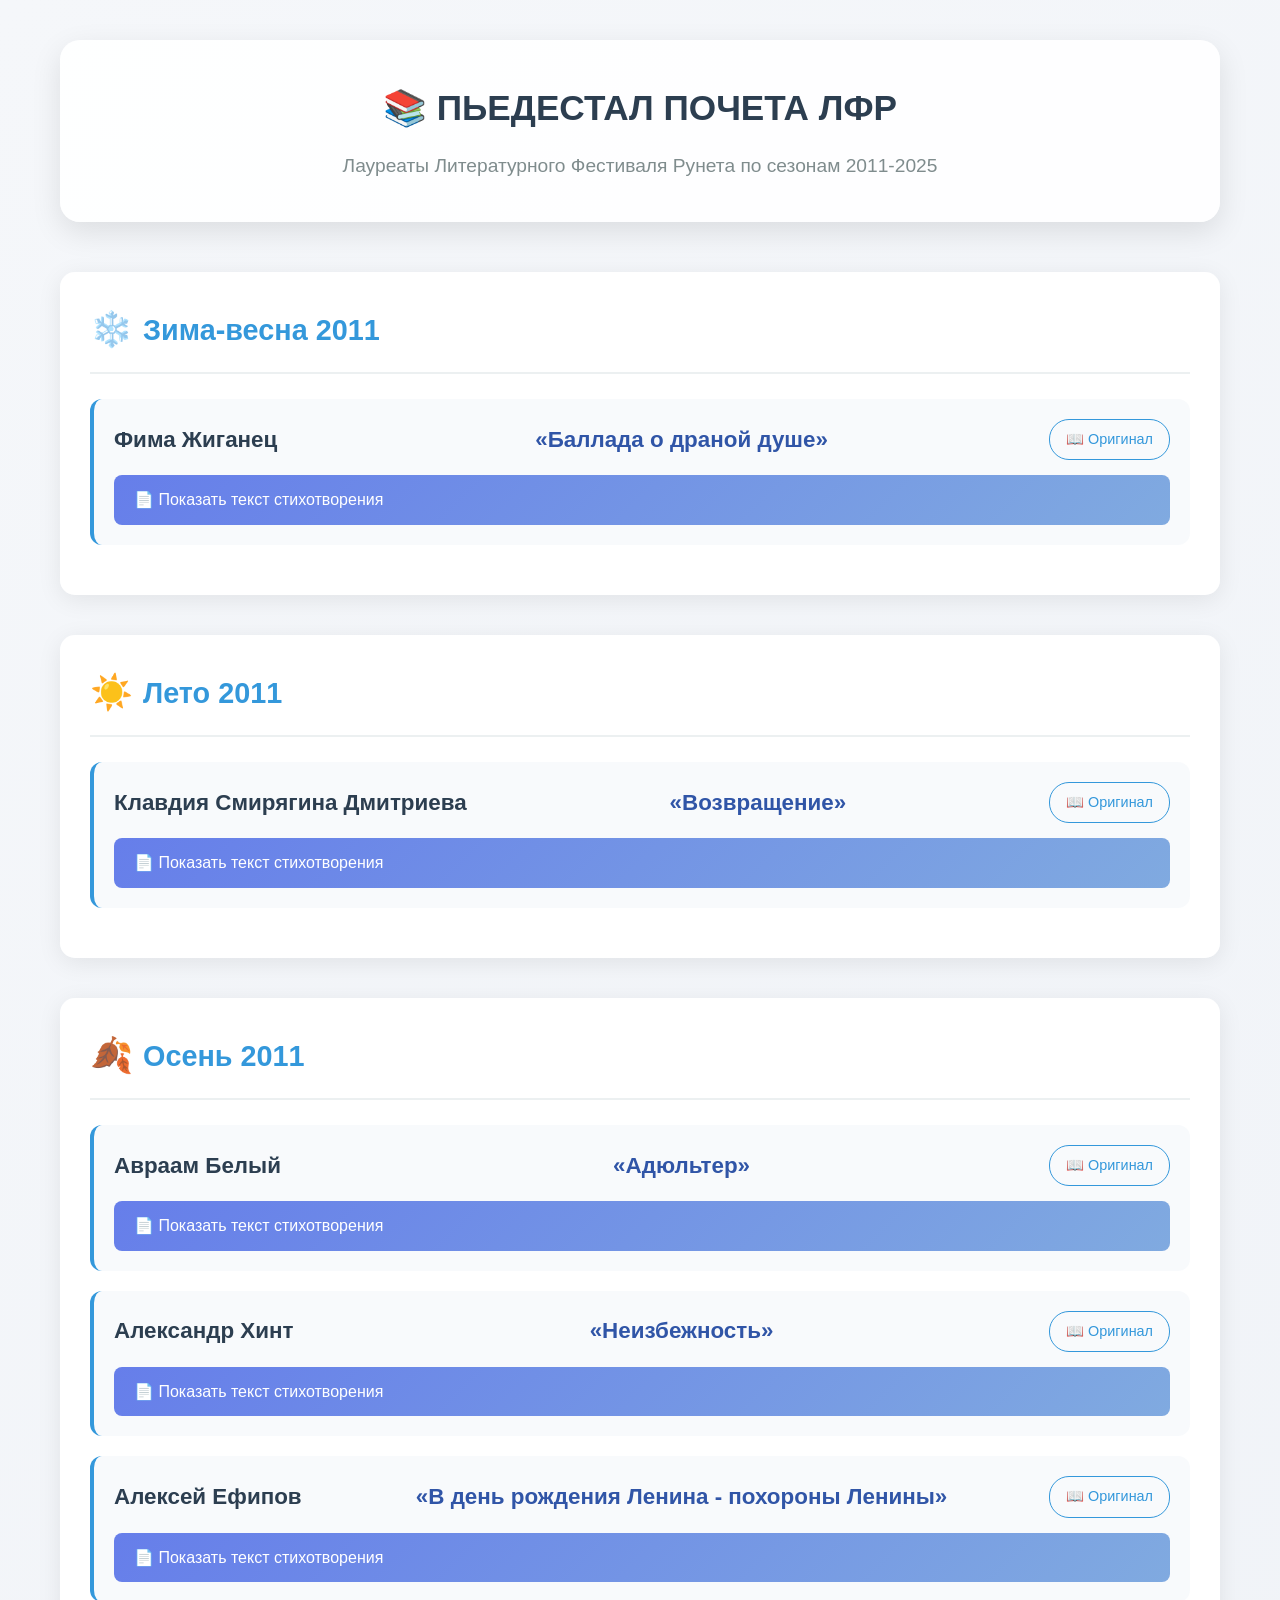
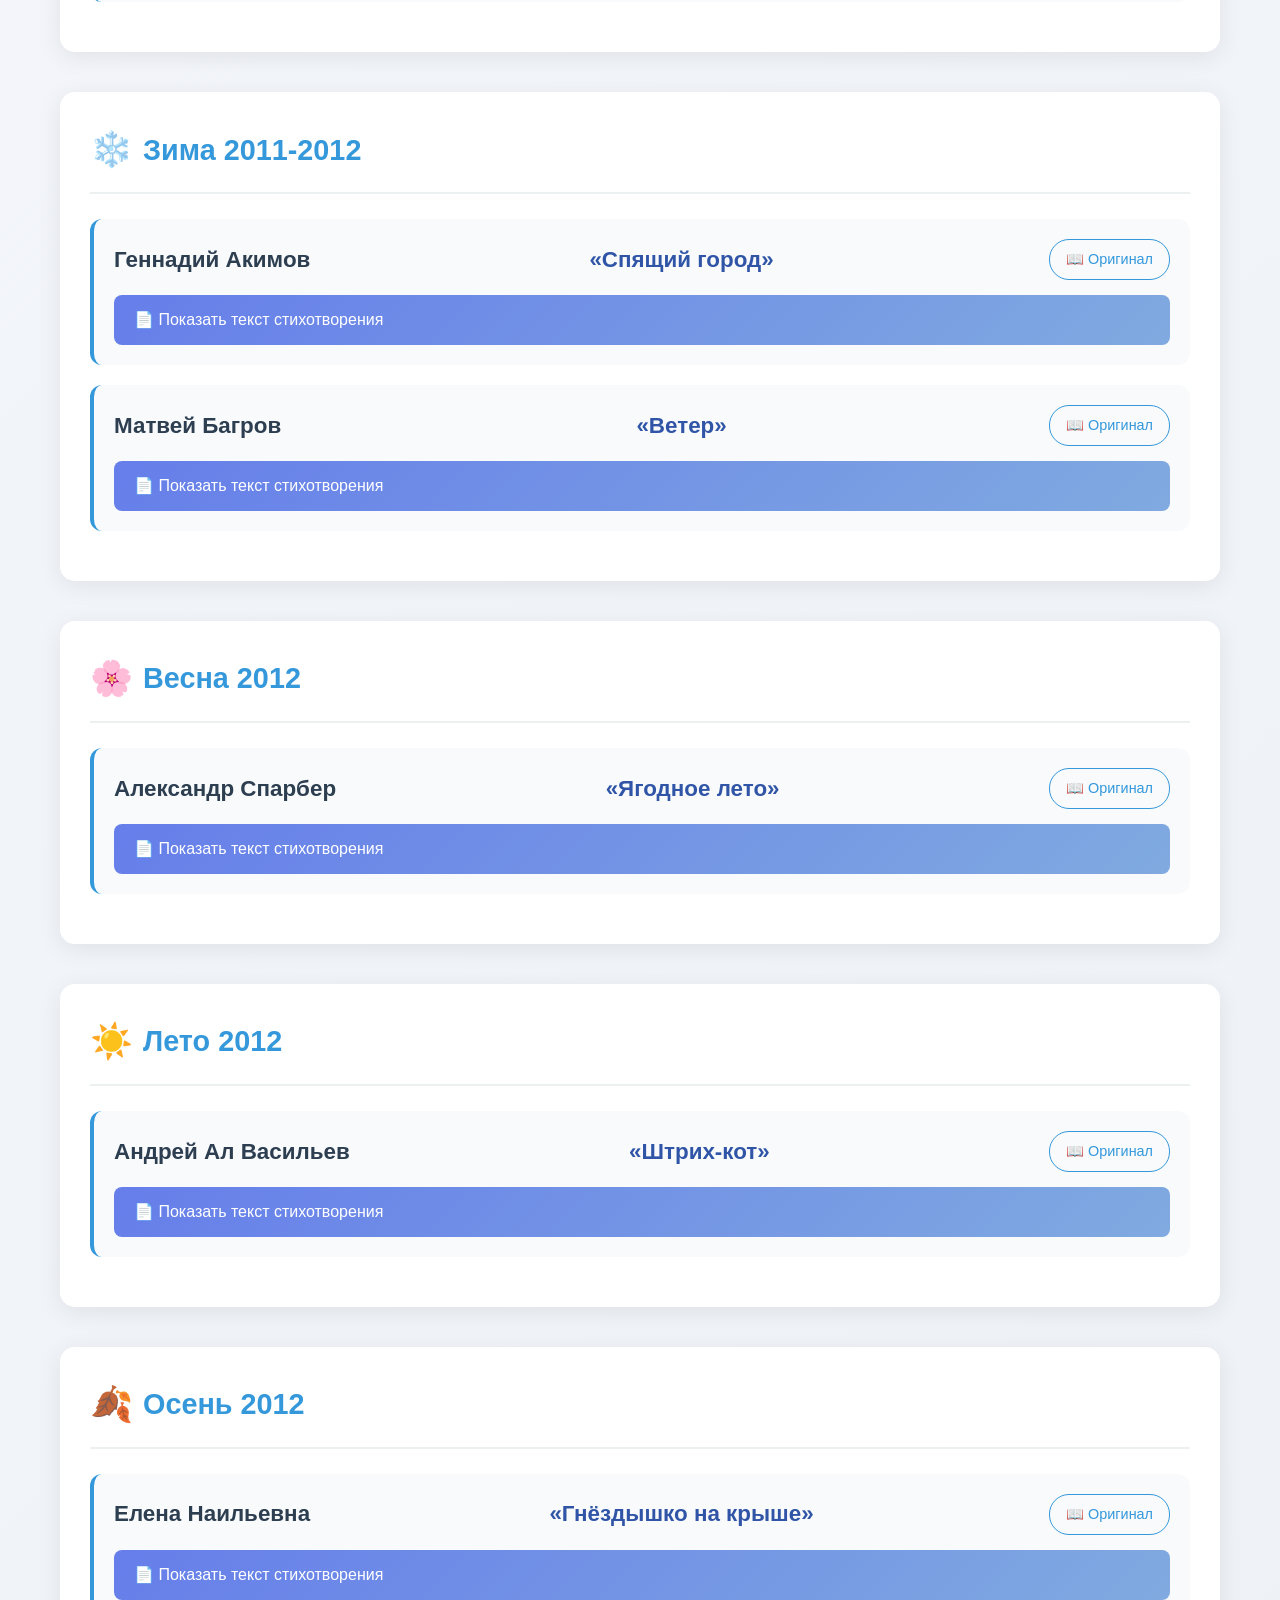
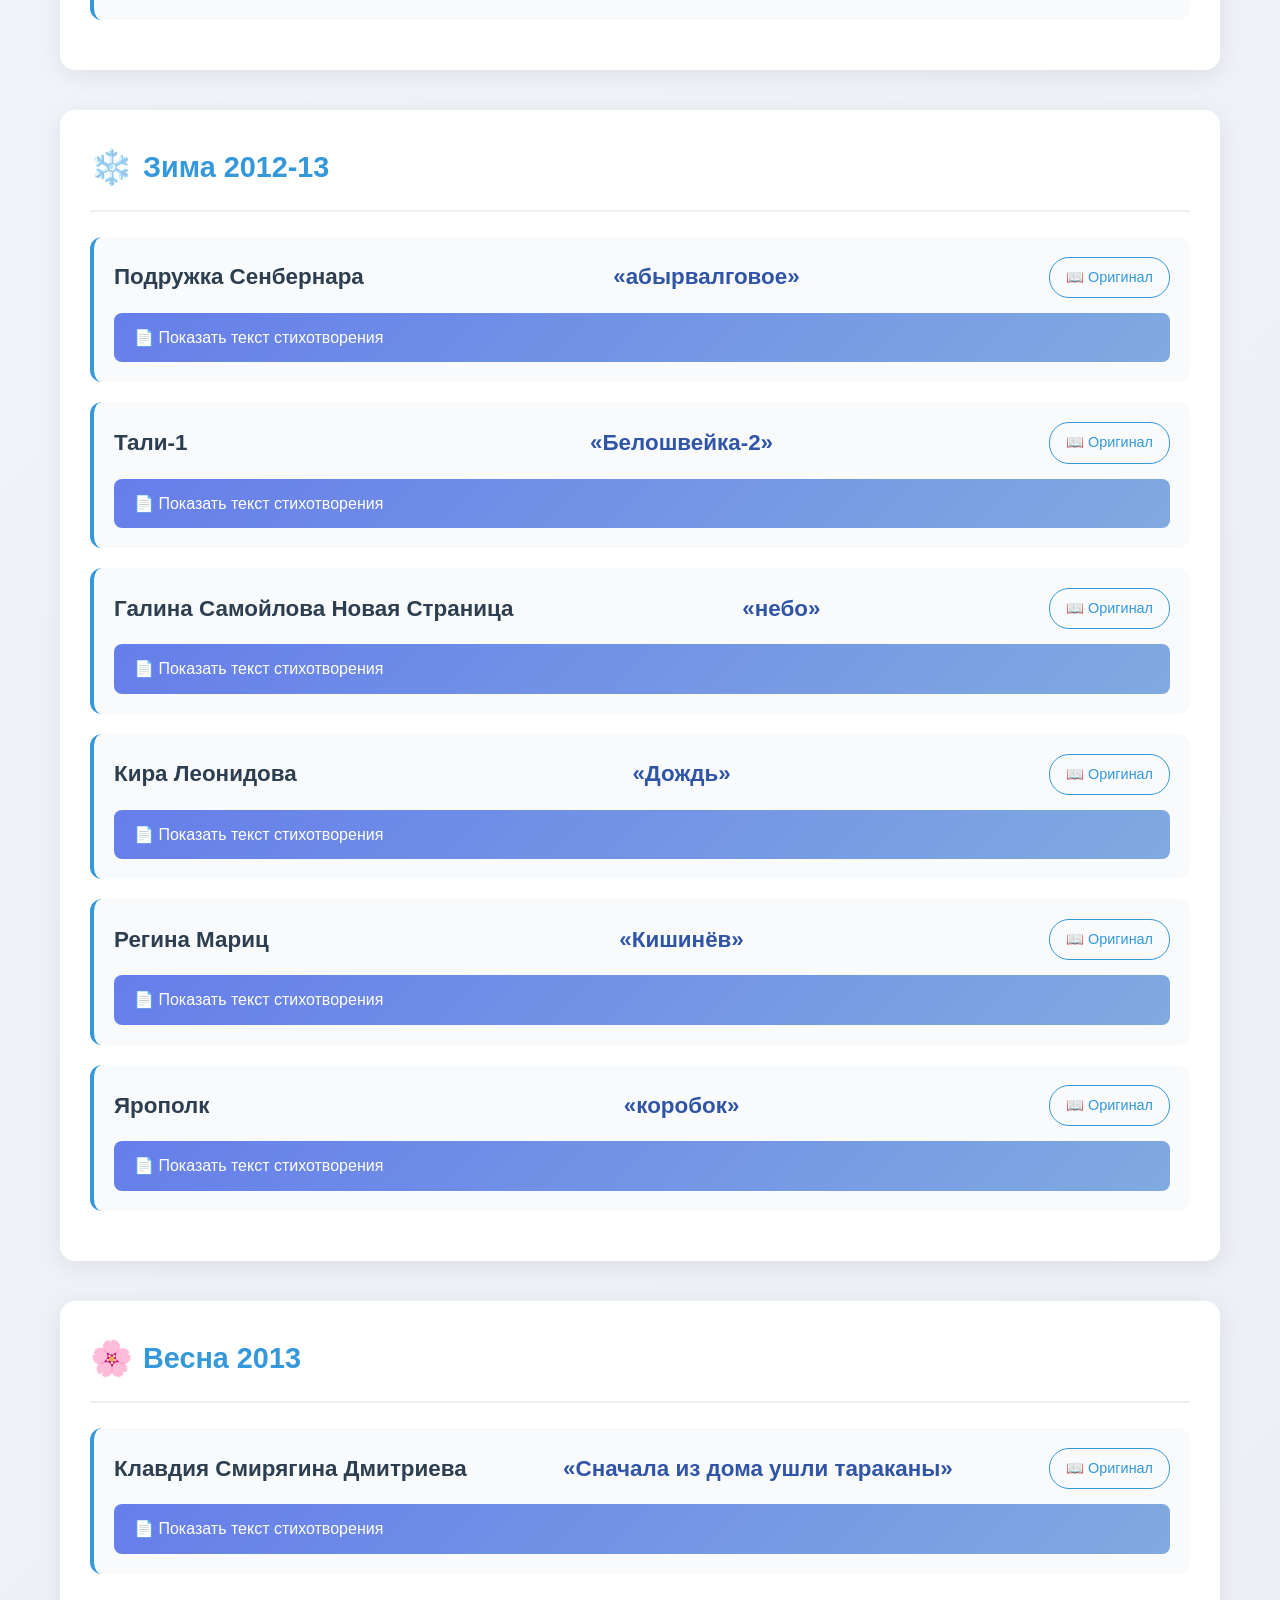
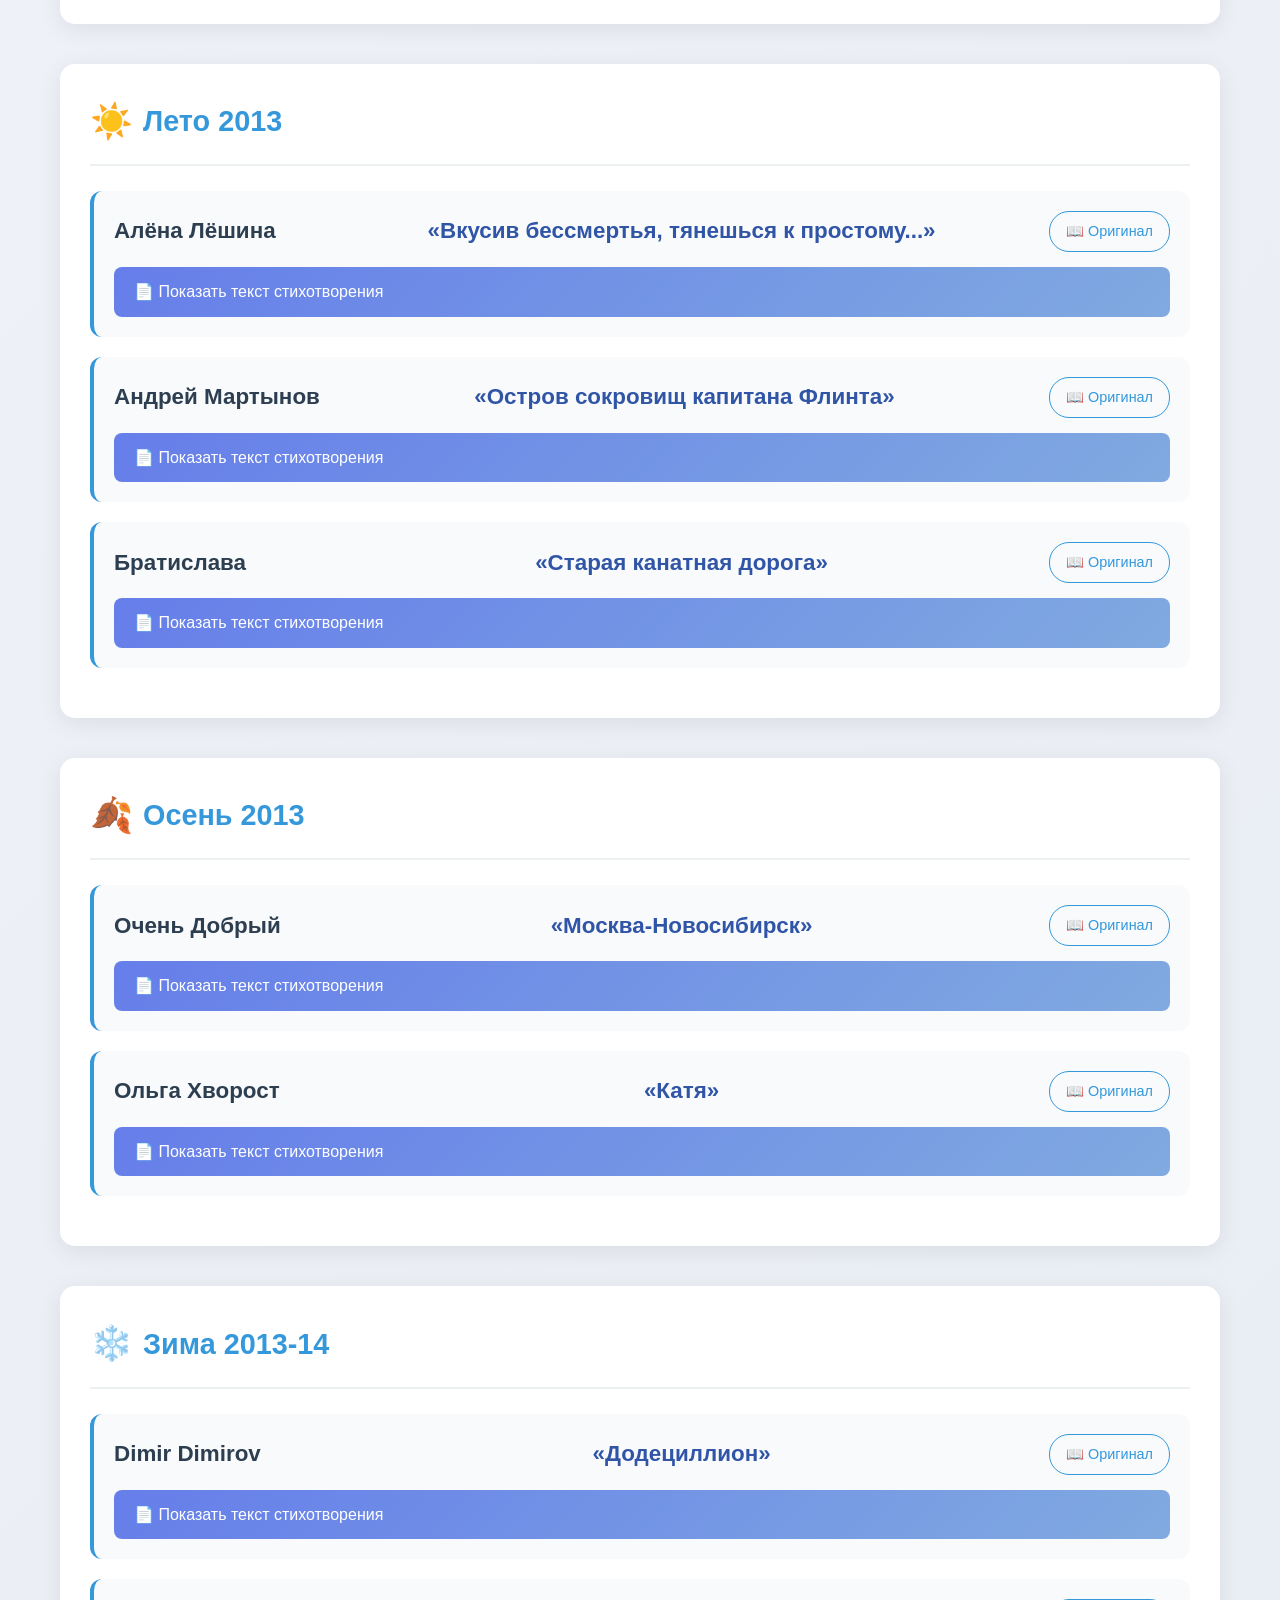
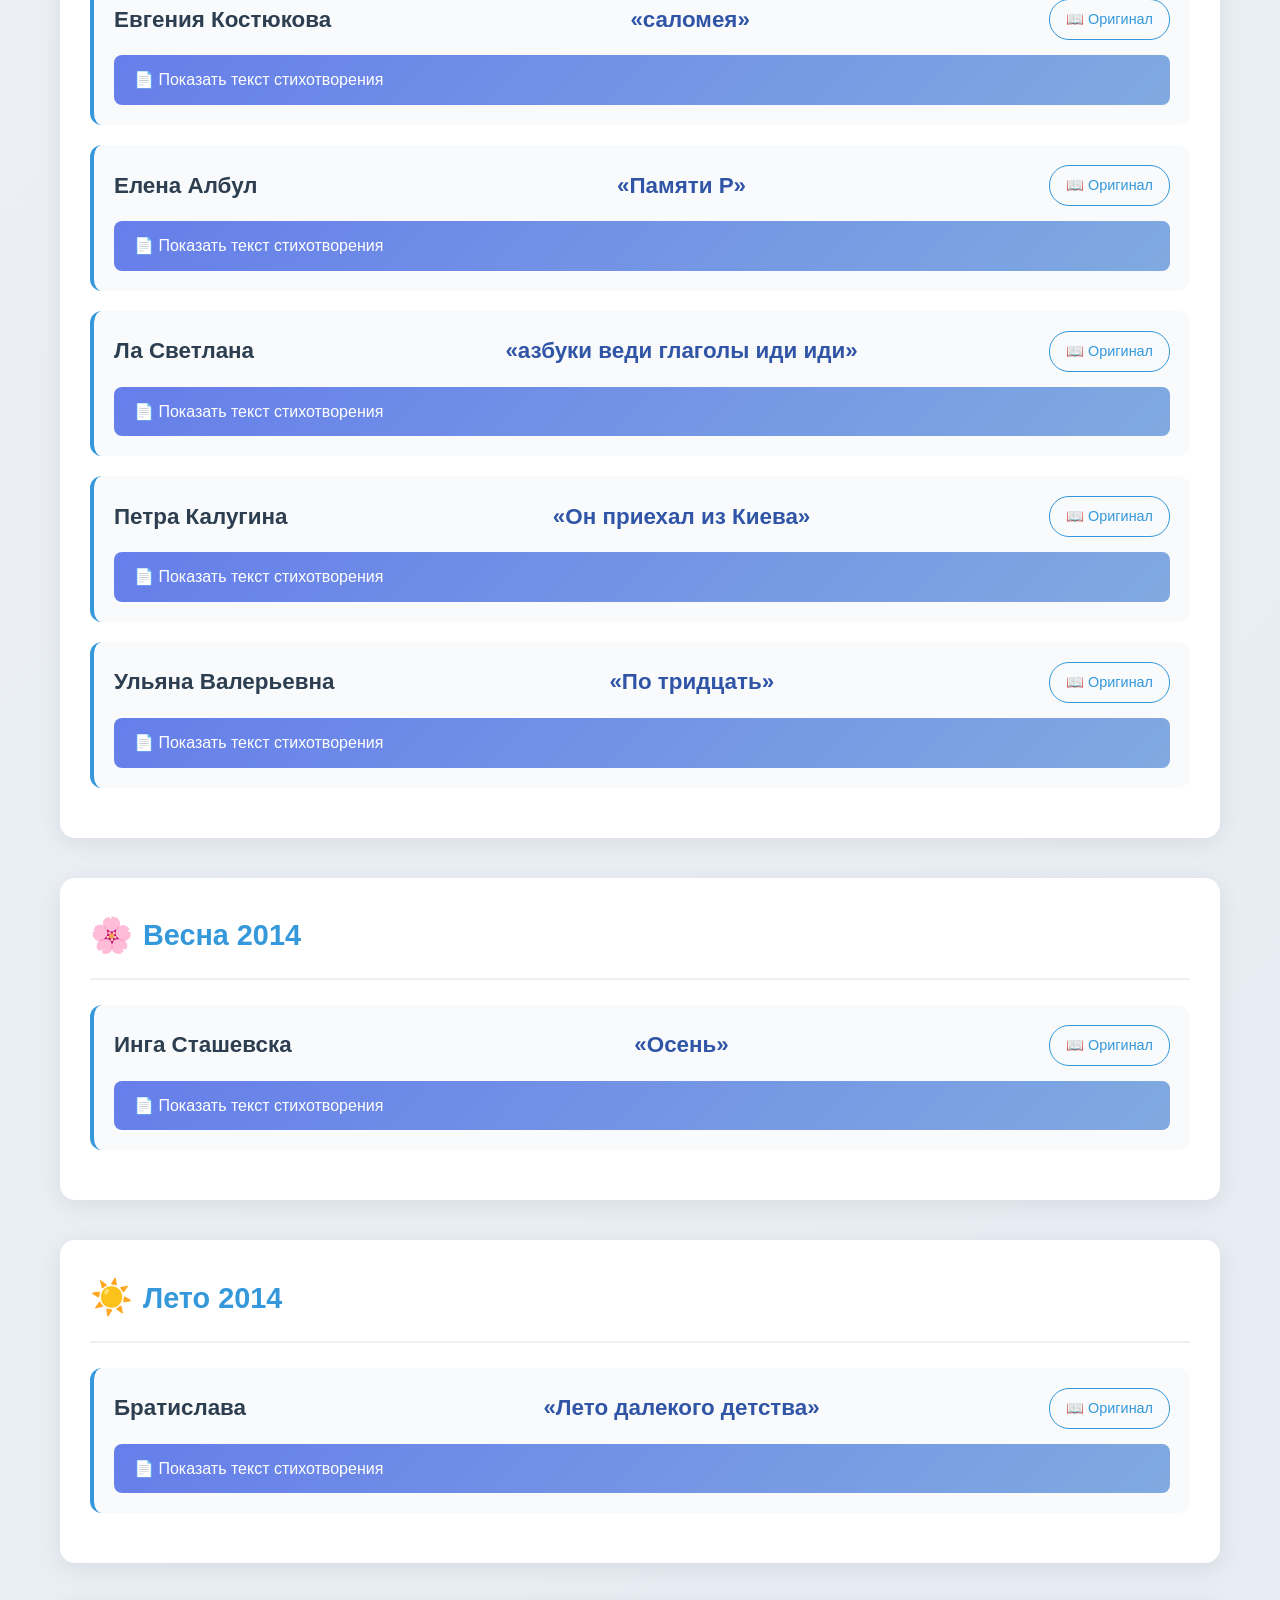
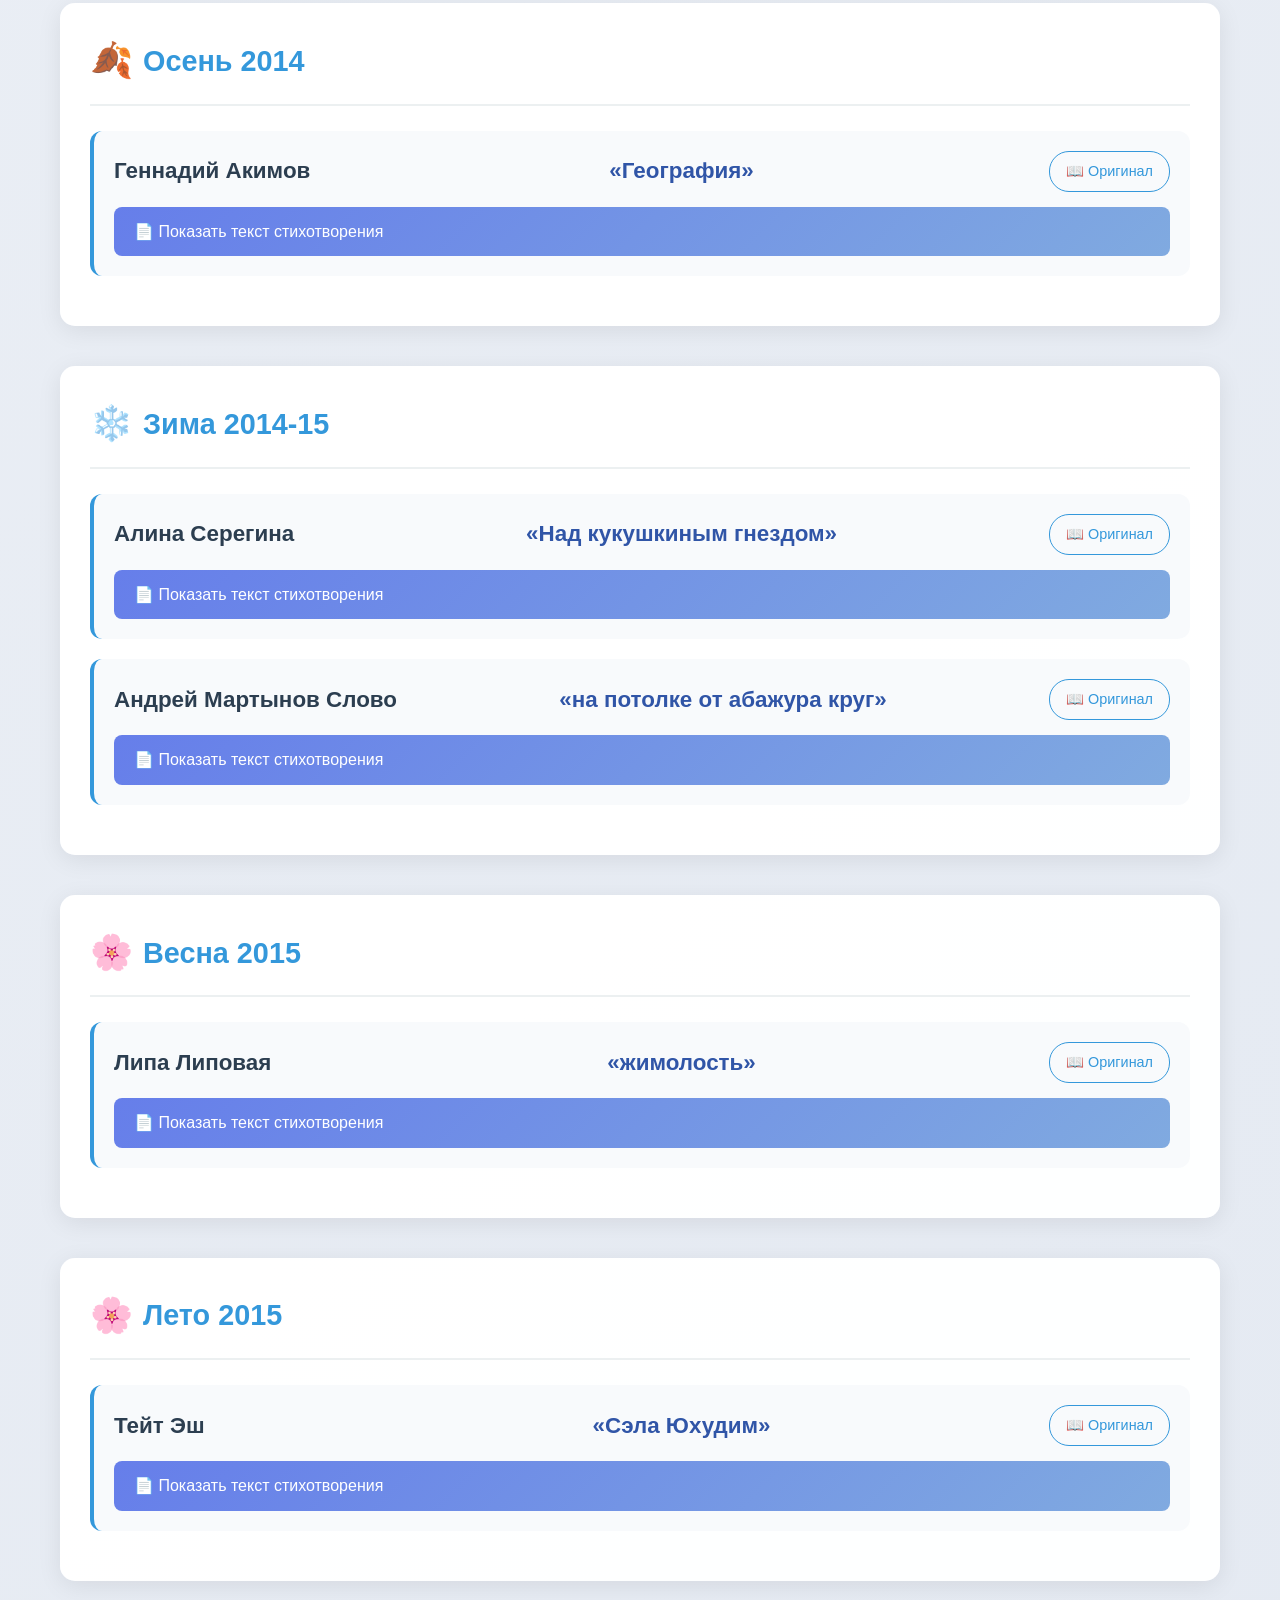
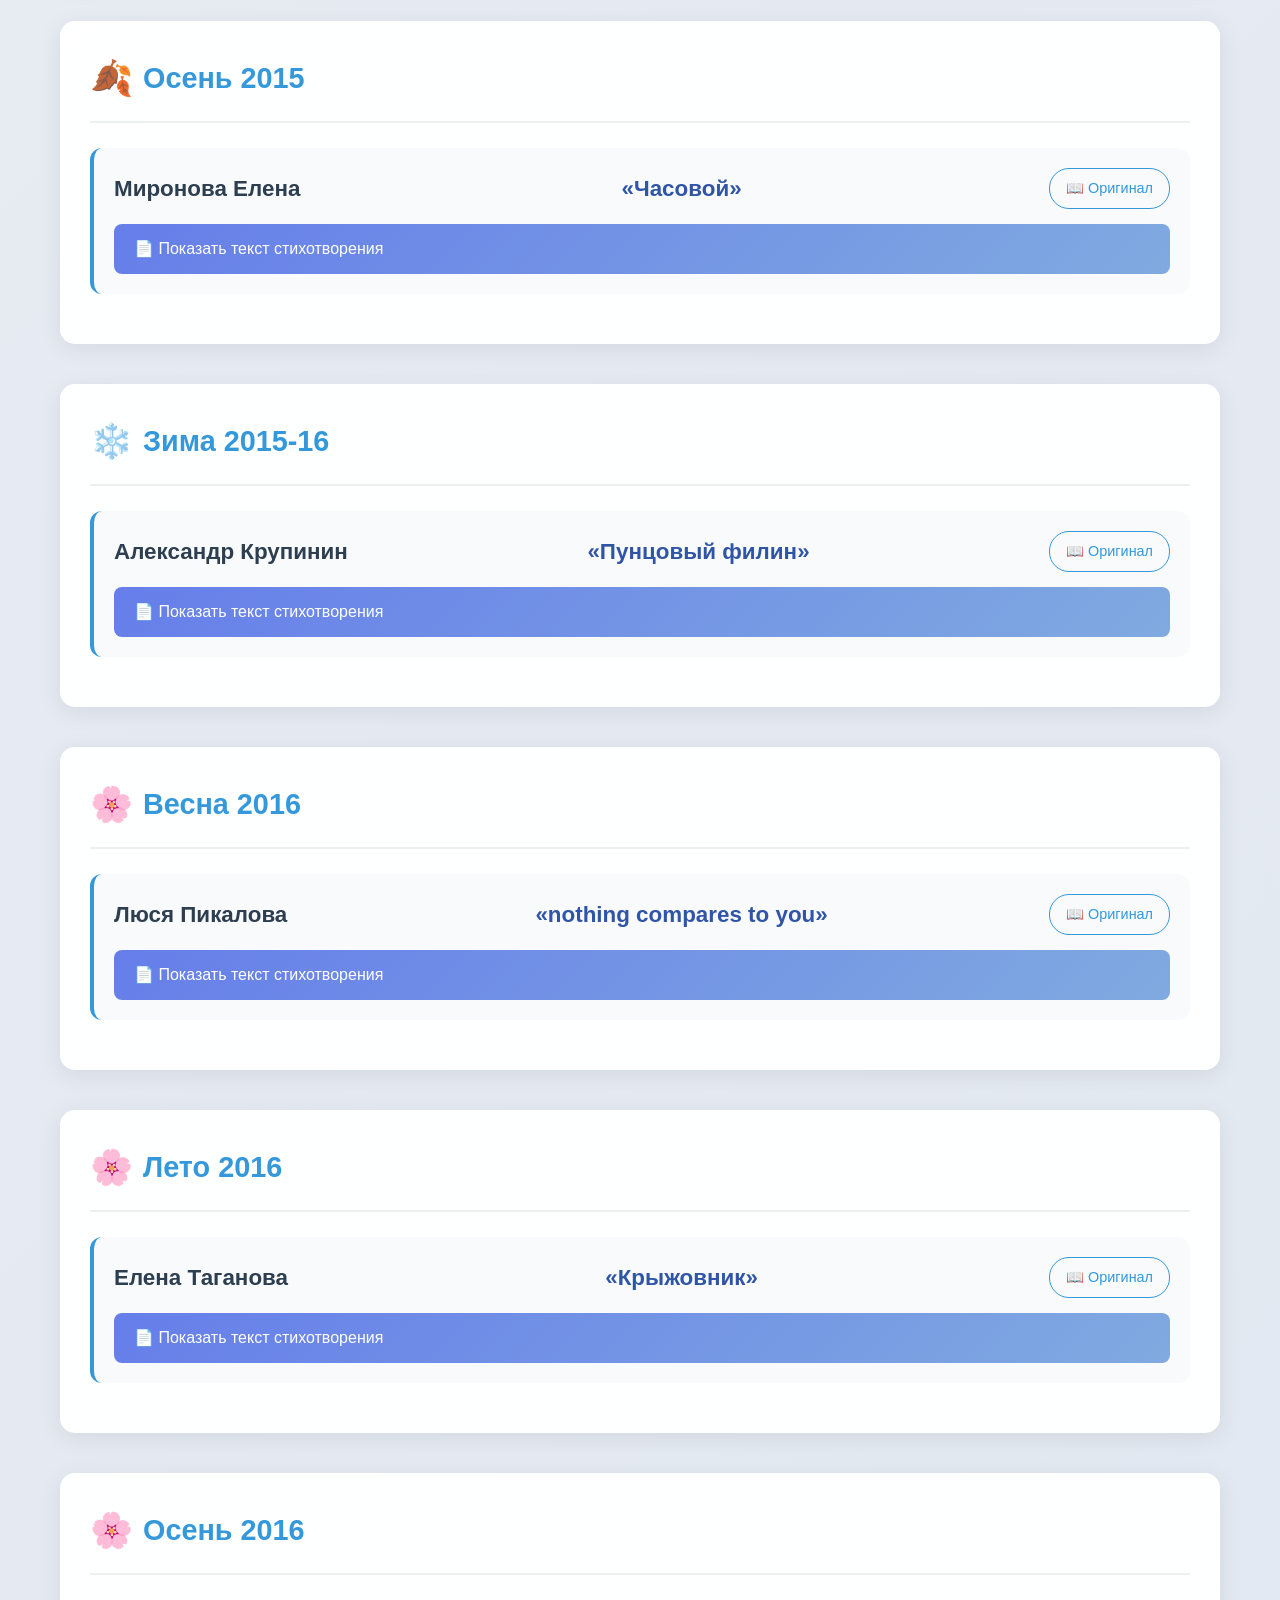
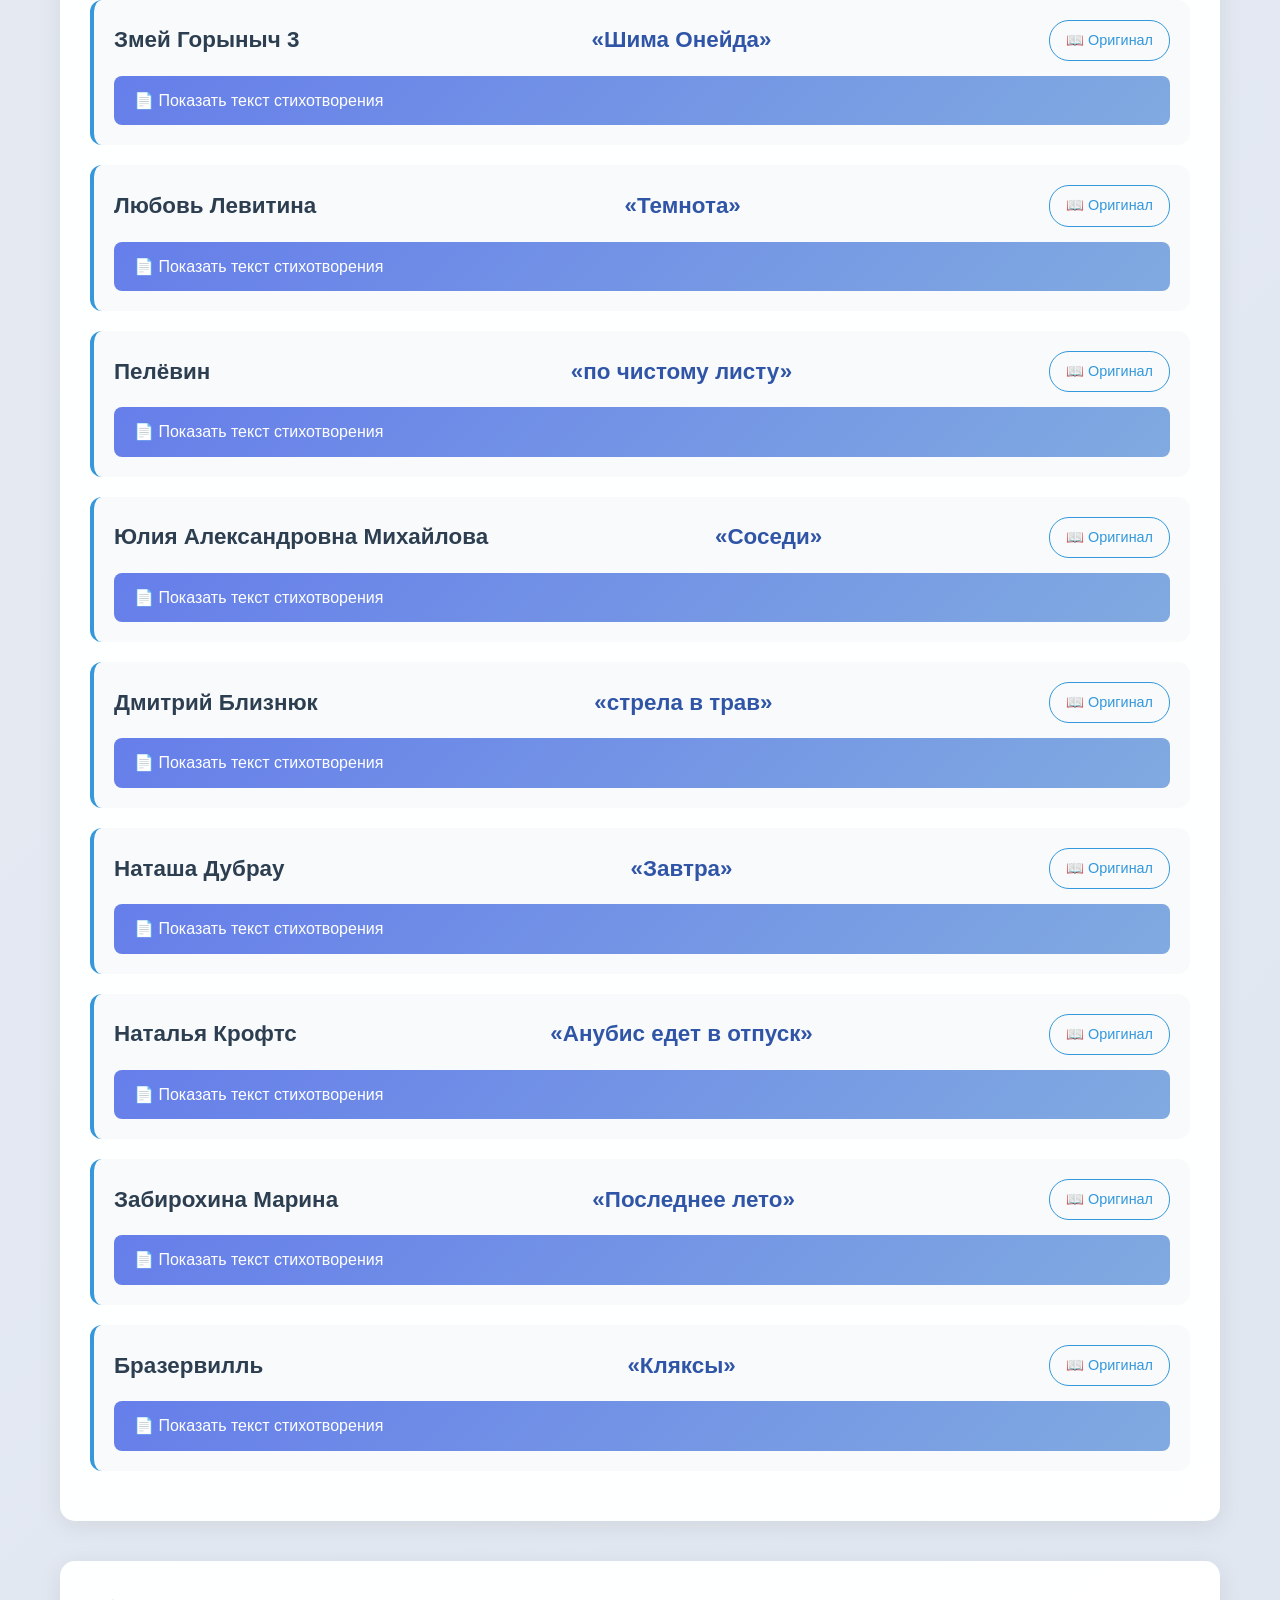
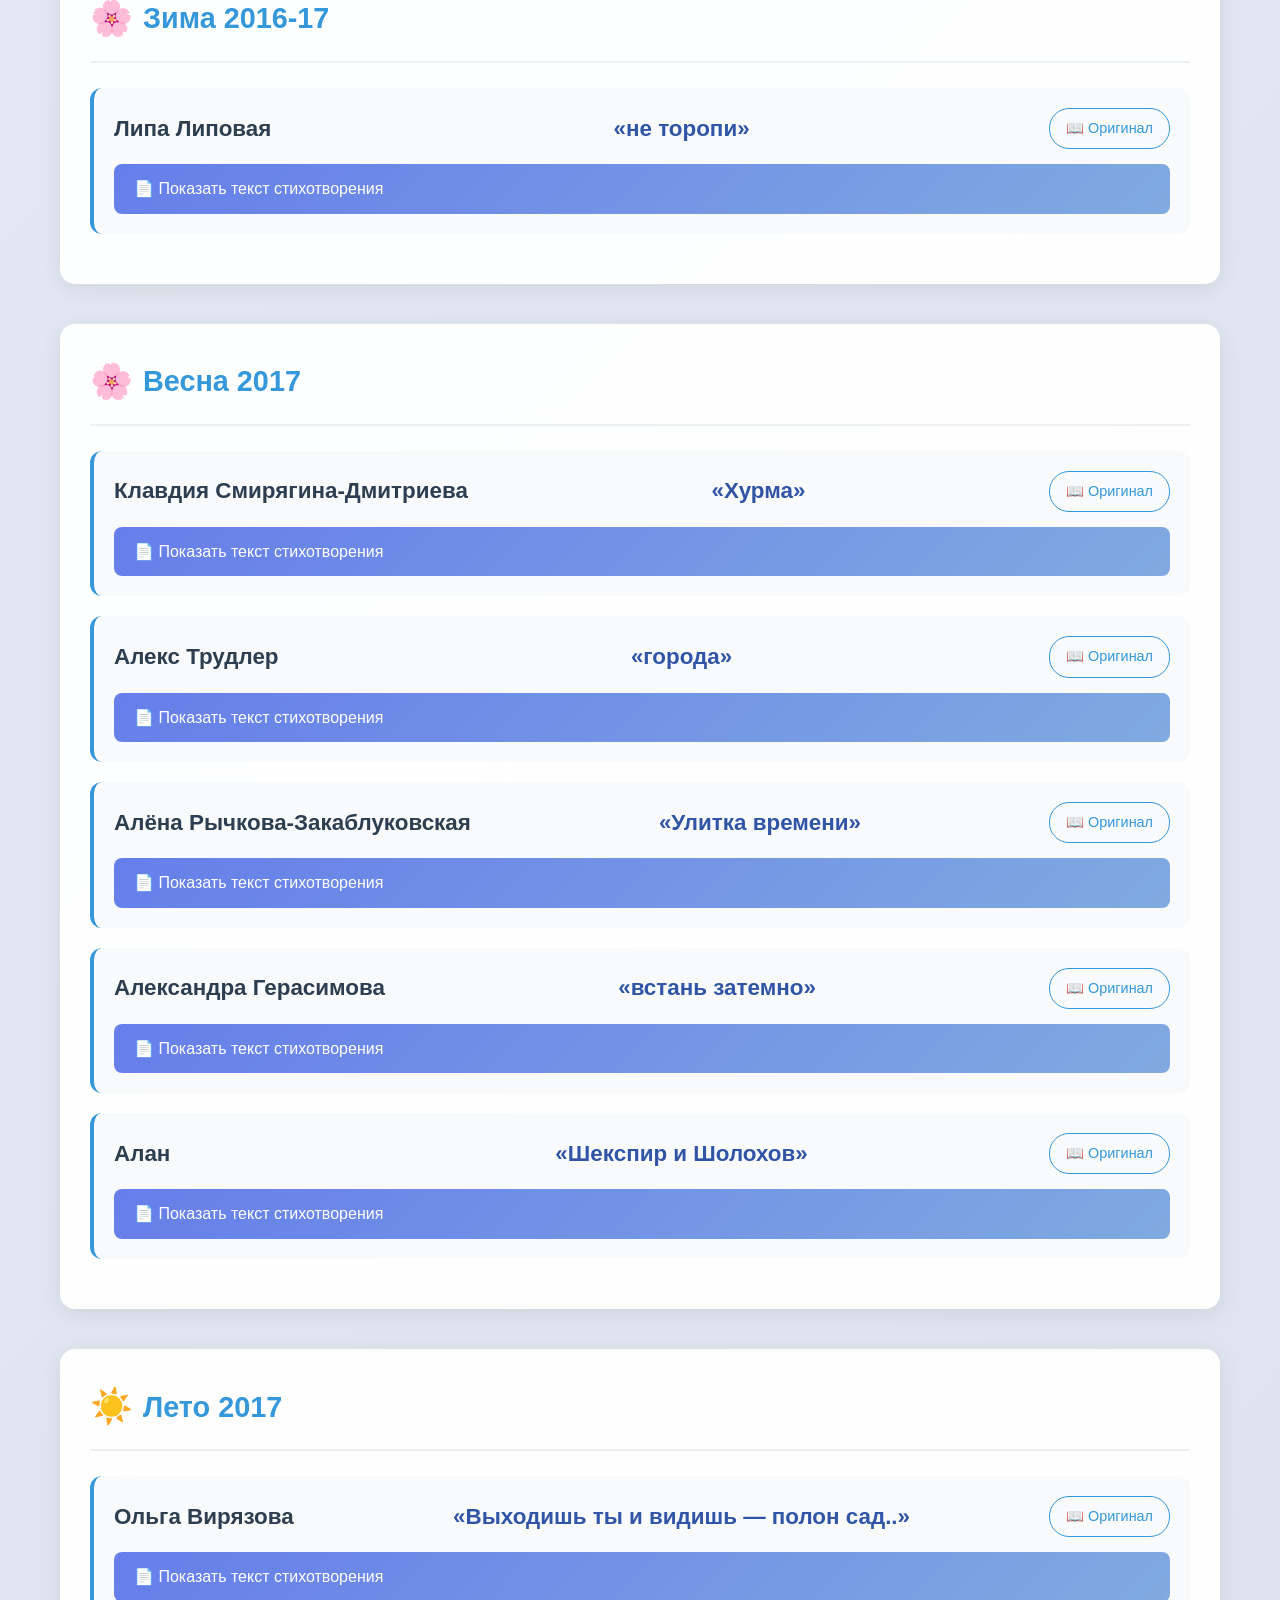
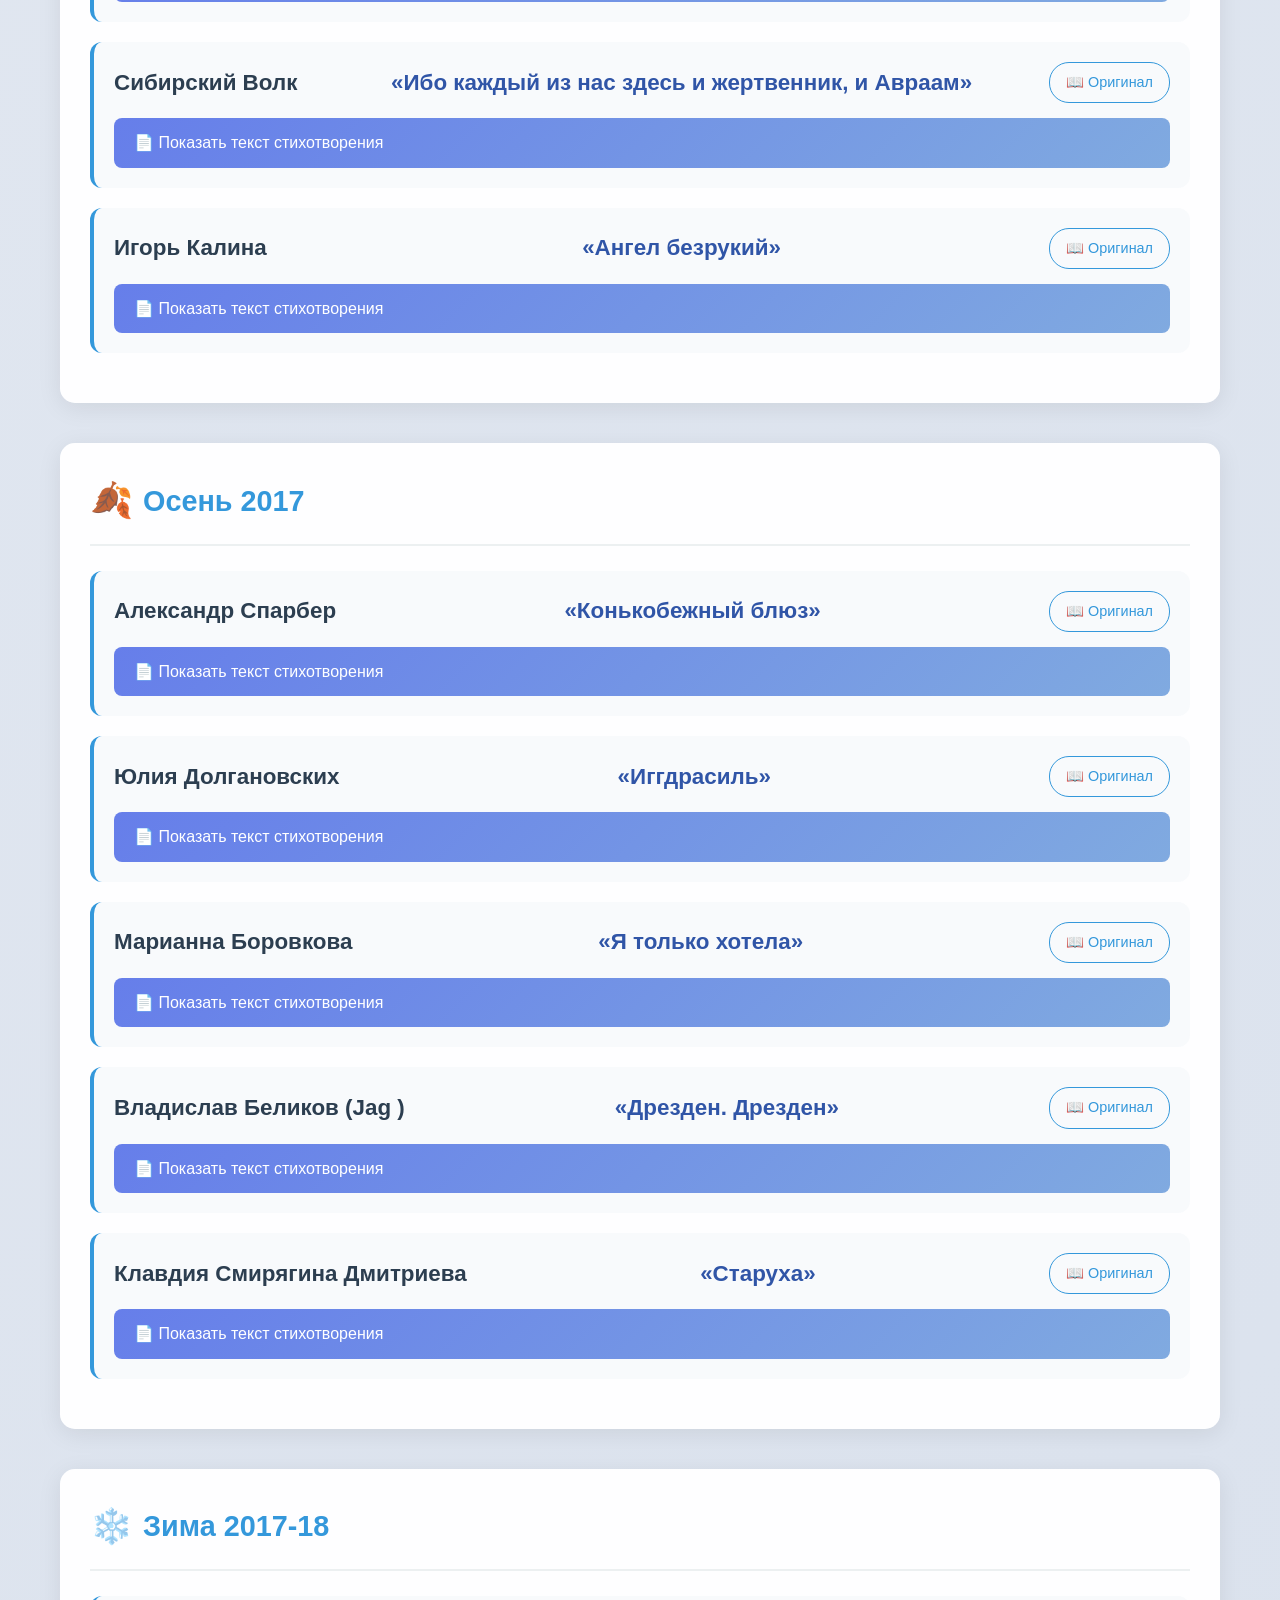
==== index.html @ 56dcce15 "Update index.html" ====
<!DOCTYPE html>
<html lang="ru">
<link rel="stylesheet" href="style.css">    
<head>
    <meta charset="UTF-8">
    <meta name="viewport" content="width=device-width, initial-scale=1.0">
    <title>Пьедестал почета ЛФР</title>
</head>
<body>
    <div class="container">
        <div class="header">
            <h1>📚 ПЬЕДЕСТАЛ ПОЧЕТА ЛФР</h1>
            <p>Лауреаты Литературного Фестиваля Рунета по сезонам 2011-2025</p>
        </div>
        
        <div class="content">

            <section class="season-section">
                <h2 class="season-title ">Зима-весна 2011</h2>
        
                <div class="poem-item">
                    <div class="poem-header">
                        <span class="poem-author">Фима Жиганец</span>
                        <span class="poem-title">«Баллада о драной душе»</span>
                        <a href="http://www.stihi.ru/2005/10/21-1132" class="poem-link" target="_blank">📖 Оригинал</a>
                    </div>
                    <details>
                        <summary>📄 Показать текст стихотворения</summary>
                        <div class="poem-text">А всё случится так наверняка
(Сценарий немудрён и неизбежен):
Господь проснётся, выпьет молока,
Вкусит того, что сам послал себе же,

Раскрывши пухлый кондуит в раю,
Скользнувши взором вниз по списку грешных
И ткнувши перст в фамилию мою,
Господь на ней поставит крест неспешно.

Как из бутыли сказочный колдун,
Потрёпанный, помятый и усталый,
В две тысячи нечёсаном году 
Душа взлетит, освобождая тару,

И тело, словно надувной матрас,
В который ненароком ткнули вилкой,
Скукожится – и Богу всё отдаст,
Как малышу его свинья-копилка.

Всё-всё отдаст: несбывшиеся сны,
Блуждания по дебрям книжных знаков,
Тяжёлый крест всегда любить иных,
А не безмозглых кукол Пастернака*;

Всё изрыгнёт гнилое естество:
Мой страх, мои чуднЫе суеверья,
Мои припадки счастья – оттого, 
Как горлица изящно чистит перья,

Впорхнув в моё раскрытое окно 
И сев на бледный бюст Шакеспеара…
Всё, что трагично было и смешно,
Уйдёт из жизни, словно не бывало.

Но Тот, кто Божий промысел вершит,
В срок отведённый обнажая жало, -
К хвосту моей ободранной души
Привяжет всё, что ей принадлежало.

И в бездну неба от земных невзгод
Ночной порою или спозаранок
Душа рванёт, как ошалевший кот
Со связкою пустых консервных банок.

Она задаст такого стрекача,
Что заглушит унылый хор стенаний,
О встречные кометы грохоча
Жестянками моих воспоминаний.

И ключника едва не сбивши с ног,
Душа ворвётся в щель меж райских створок,
И нА руки поймает душу Бог,
И строго вопросит: «Пошто так скоро?

Пошто ты учинила кутерьму,
По космосу грехами тарахтела?
Ведь ежели раскинуть по уму,
Тебя бы – в пекло прямиком из тела».

Потом потреплет душу за ушкО 
И вымолвит: «Считай, что пофартило;
Мурлычь, лакай парное молочко…
Небось, не Гитлер. Чай, не Чикатило».

21 октября 2005 

*Как ни странно, не так мало читателей, которые не ловят аллюзию на пастернаковское -

Любить иных тяжелый крест,
А ты прекрасна без извилин,
И прелести твоей секрет
Разгадке жизни равносилен.</div>
                    </details>
                </div>
            
            </section>            

            <section class="season-section">
                <h2 class="season-title summer">Лето 2011</h2>
        
                <div class="poem-item">
                    <div class="poem-header">
                        <span class="poem-author">Клавдия Смирягина Дмитриева</span>
                        <span class="poem-title">«Возвращение»</span>
                        <a href="http://stihi.ru/2011/05/28/8381" class="poem-link" target="_blank">📖 Оригинал</a>
                    </div>
                    <details>
                        <summary>📄 Показать текст стихотворения</summary>
                        <div class="poem-text">Я вступаю в берега коридора
где на каждой половице твой след
передёрнуты дверные затворы
бьёт навылет ослепительный свет

/я реку верни река
мне мои водовороты
диких пчёл лесные соты
с терпким мёдом первых встреч
шорох тёплого песка
одуванчик желторотый
в щели красного капота
не сумели уберечь/

сквозь витражное окно на портреты
смотрит выгоревший старый портрет
было лето лето падало в Лету
сквозь шуршанье опадающих лет

/мозаичное стекло
лак перил чужие взгляды
было ясно что не надо
длить касаться и дразнить 
только время сквозь текло
спелым соком винограда
и звенела беспощадно
натянувшаяся нить/

в коридоре бродит сонное эхо
дремлет в коконе седой шелкопряд
не зови меня не надо не к спеху
мы успеем возвратиться назад...</div>
                    </details>
                </div>
            
            </section>
        
            <section class="season-section">
                <h2 class="season-title autumn">Осень 2011</h2>
        
                <div class="poem-item">
                    <div class="poem-header">
                        <span class="poem-author">Авраам Белый</span>
                        <span class="poem-title">«Адюльтер»</span>
                        <a href="http://www.stihi.ru/2010/12/17/5158" class="poem-link" target="_blank">📖 Оригинал</a>
                    </div>
                    <details>
                        <summary>📄 Показать текст стихотворения</summary>
                        <div class="poem-text">А ветер рвался, небо мглистое цепляло брюхом тротуары.
Как будто ветер перелистывал наш адюльтер. Ты под гитару
мне пела, кажется, из Визбора про белый снег на дальнем Севере,
а ветер рвался и посвистывал, как будто череп мне просверливал.

А ветер рвался, и мне помнится, ты повторяла то и дело мне,   
что, дескать, быть моей любовницей тебе порядком надоело-де,
и что пора уже опомниться, пока себя не съела заживо...               
А ветер рвался и, как водится, не разлучал, а привораживал. 
               
И были стены разрисованы, поскольку свет то гас, то вспыхивал.
Трамвай железными рессорами постукивал и погромыхивал.
И мы с тобою оба сонные под утро канули меж бликами.               
А ветер рвался и клаксонами своими  то и дело вскрикивал.

А ветер рвался с силой губящей, перемежая небо с гравием,
срывая с дней осенних рубище, без исключения из правила.
Прощаясь, несколько потупивши свой взгляд остывший, неуверенно
сказала голосом вдруг умершим, что обещали ветер северный,

а также - дождь, похолодание, осадки в виде снега мокрого,
что муж уедет скоро в Данию на месяц или где-то около…
И посмотрела с некой тайною, как будто выдала квитанцию.
А ветер выл, пробравшись в здание и превратившись в вентиляцию,

метался пойманный, неистово все этажи собой окатывал
и по-разбойничьи посвистывал, и даже вроде похохатывал... </div>
                    </details>
                </div>


                <div class="poem-item">
                    <div class="poem-header">
                        <span class="poem-author">Александр Хинт</span>
                        <span class="poem-title">«Неизбежность»</span>
                        <a href="http://www.stihi.ru/2010/08/10/3638" class="poem-link" target="_blank">📖 Оригинал</a>
                    </div>
                    <details>
                        <summary>📄 Показать текст стихотворения</summary>
                        <div class="poem-text">...до рассвета рождение ветви омелы
синеглазому Бальдру явилось во сне.
Хочешь мира - готовься к войне, мой несмелый.
К той, что красным на белом. И твой парабеллум
многократно опять вырастает в цене.
Все хотят только мира... Готовься к войне.

Это стон, зачинающий первые расы,
инсталляция мира, его дежавю.
Хочешь света - готовься к огню, мой прекрасный.
Он оплавит мечты и последние шансы,
пролагая дорогу грядущему дню.
Исповедуйся, плачь - но готовься к огню.

Видишь, стебель зелёный до времени выжжен,
и у вечности в горле саднит от примет.
Хочешь лета - готовься к зиме. И всевышнему
не отнять руку снега, что ляжет на крыши.
На безводье горячей золы перемен,
в ежедневности пепла - готовься к зиме.

Кто бездумно летит, не отвязан от цепи,
получает лишь груду камней на крыле.
Хочешь неба - готовься к земле, милый бэби.
Чтобы не затеряться в изменчивом небе,
полсекунды, два дня, миллион жадных лет -
как последнее семя готовься к земле.

Повтори заклинание тысячу раз, но
без удара клинок не узнает, кто он.
Хочешь счастья - готовься...

- Всё это напрасно.
Счастье морок, мираж. Небо - небезопасно.
Для зимы и для смерти один телефон.
У войны и огня не узнаешь имён.

- Так чего же ты хочешь?

- Поверишь, не знаю.
Может только, чтоб небо скользило по краю
медоносного мира в осаде берёз,
а упругое утро ложилось на грядки,
проступая на мякоти медленно-сладкой,
и струилось под мост, и скулилось до слёз,
до истерик... Что, в общем, скорей подобает
на закате - а он на три четверти залит
восьмилетним вином неподвижных времён,
по краям загустевших, что капля из ранки -
и случайное лето с лицом итальянки
щебетало, картавя обрывки канцон.
А зимой изумлённо стелилась позёмка,
и в гудящем камине похрустывал тонко
можжевеловый сумрак...

- Отвечу - нельзя.

- Почему же нельзя, чтоб журчали свирели?
Чтобы там, за окном, кочевали метели?

- Повторяю: омелы побег родился... </div>
                    </details>
                </div>

                
                <div class="poem-item">
                    <div class="poem-header">
                        <span class="poem-author">Алексей Ефипов</span>
                        <span class="poem-title">«В день рождения Ленина - похороны Ленины»</span>
                        <a href="http://www.stihi.ru/2011/04/23/415" class="poem-link" target="_blank">📖 Оригинал</a>
                    </div>
                    <details>
                        <summary>📄 Показать текст стихотворения</summary>
                        <div class="poem-text">Хоронили забулдыгу -
Ленку с третьего подъезда.
Я открыл тоски бутылку,
И ломтями скорбь нарезал.

Ленке что? Апрель. Комфортно.
Гроб дешёвый, грубоватый.
Я за упокой конфорку
На плите зажёг - лампадой.

Страшно! Гвозди заколотят.
Нет цветов. И без поминок.
Будет лето - на болоте
Соберу венок кувшинок.

Жутко! Спрятаться под простынь!
Звать родителей! Заплакать!
Только сам давно я взрослый,
Только сам давно я папа.

В детстве Ленке гнусно "выкал".
Было и у Ленки детство.
Это мне нажали «выкл»,
Это мне попали в сердце.

Я открыл тоски бутылку,
И ломтями боль нарезал.
Схоронили забулдыгу
Из соседнего подъезда. </div>
                    </details>
                </div>

                

                
            
            </section>
        
            <section class="season-section">
                <h2 class="season-title ">Зима 2011-2012</h2>
        
                <div class="poem-item">
                    <div class="poem-header">
                        <span class="poem-author">Геннадий Акимов</span>
                        <span class="poem-title">«Спящий город»</span>
                        <a href="http://www.stihi.ru/2010/09/23/4371" class="poem-link" target="_blank">📖 Оригинал</a>
                    </div>
                    <details>
                        <summary>📄 Показать текст стихотворения</summary>
                        <div class="poem-text">не слышится азан с балкона минарета — 
там грезит муэдзин, с рождения слепой.
проглатывает мгла последний лучик лета,
песчаный город спит под шелковой чалмой.
лисёнок-поводырь, не дергайся в капкане,
мы пойманы, дружок, на много тысяч лун.
медовые слова дремотных заклинаний
повсюду нашептал магрибский злой колдун.
двугорбая печаль сквозь ночь поклажу тащит,
спят дервиш и султан, воришка и визирь...
возьми меня с собой, весёлый караванщик,
я знаю: ты — мираж, но всё-таки возьми.
моя любовь не здесь, моя любовь —  наяда
в стране холодных рек, на ласковой блесне.
давай пойдём туда путями шелкопряда:
мы свидеться должны,
хотя бы и во сне...</div>
                    </details>
                </div>
            
                <div class="poem-item">
                    <div class="poem-header">
                        <span class="poem-author">Матвей Багров</span>
                        <span class="poem-title">«Ветер»</span>
                        <a href="http://www.stihi.ru/2011/05/20/683" class="poem-link" target="_blank">📖 Оригинал</a>
                    </div>
                    <details>
                        <summary>📄 Показать текст стихотворения</summary>
                        <div class="poem-text">А после смерти 
станет тишина 
пронизанная мелкой жёлтой пылью,
наполненная шорохом надкрылий внутри как будто целого бревна.
И ветер ветви тронул. первый раз.  

А после смерти...
(правда? я - уже?
а где тоннель, и свет, глаза слепящий,
и кто мне обещал вперёдсмотрящим нанять студентку в готском неглиже?)
Сквозняк сдувает половину фраз.

Чернеют и корявятся стволы
на глади неба. Словно на картинке.
Смотри, как чисто вымыты углы -
ни паутинки.
Нет лишнего, пожалуй что, нигде
и даже кожи нету на ладонях
я-дерево-я-дерево.. я?.. де..
(делаа..) 
на склоне.

И ветер, навалившись тяжело,
всё ветви лижет.
Там, после смерти, тихо и тепло.
Я - в послежизньи. 
И зайцев стаи солнечных жуют кору. И козы.
Скажи мне, ветер, камни тоже мрут?
И мёрзнут?</div>
                    </details>
                </div>
            
            </section>
        
            <section class="season-section">
                <h2 class="season-title spring">Весна 2012</h2>
        
                <div class="poem-item">
                    <div class="poem-header">
                        <span class="poem-author">Александр Спарбер</span>
                        <span class="poem-title">«Ягодное лето»</span>
                        <a href="http://www.stihi.ru/2011/07/25/3671" class="poem-link" target="_blank">📖 Оригинал</a>
                    </div>
                    <details>
                        <summary>📄 Показать текст стихотворения</summary>
                        <div class="poem-text">Земляника еще не сошла, глядь - уже и малина
и черники полно (удивительно) в этом году 
с миской синей в руке под приветственный писк комариный
на охоту по ягоду, разну и всяку, иду

Комары-жужуны, вы, пожалуйста,  очень не жальте
пожалейте, ребята- зверята, покуда я тут
копошусь, аки тать, и мои разноцветные пальцы
подбирают, цепляют, хватают и в миску кладут

На карачках, локтях, диким зверем за ягодой дикой
пробираюсь, ползу…под малиновый звон комарья
словно дьяк, бормоча: земляника моя земляника
голубика моя костяника черника земля</div>
                    </details>
                </div>
            
            </section>
        
            <section class="season-section">
                <h2 class="season-title summer">Лето 2012</h2>
        
                <div class="poem-item">
                    <div class="poem-header">
                        <span class="poem-author">Андрей Ал Васильев</span>
                        <span class="poem-title">«Штрих-кот»</span>
                        <a href="http://www.stihi.ru/2011/11/16/6442" class="poem-link" target="_blank">📖 Оригинал</a>
                    </div>
                    <details>
                        <summary>📄 Показать текст стихотворения</summary>
                        <div class="poem-text">По соседству у ворот
Жил в полосочку штрих-кот,
А налево по дорожке –
Полосатая штрих-кошка,
И у них родился ряд
Полосатых штрих-котят.
Видом все аутентичны,
Но штрихи не идентичны.

Подросли они, и мать
Всех выводит погулять.

Лапки двигают сторожко.
К дому тянется дорожка –
И встречают у дверей
Человеческих детей.

Смотрят дети: ах и ах,
Перед ними всё в штрихах!

Мама-кошка говорит им:
«Разбирай смелей котят!
Только вы их возвратите
Через два часа назад –
Я должна им вертикально
Ночью вылизать бока,
Это сверхпринципиально
Для кошачьего штриха!»

Вдруг расстроился Серёжа:
«Все котята так похожи,
Как назавтра после сна я
Своего кота узнаю?»

Но ему ответил Ваня:
«Я возьму у папы сканер,
Два щелчка – и в полминуты
Занесём котят в компьютер,
Что не видит детский глаз,
Лазер сделает за нас!»

Так мудрёная машина
Оказалась совместима
С самой лучшей из пород –
«Непородистый штрих-кот»!

- - - - - - - - - - - - - -

(автор рисунка - художник Владимир Епифанов)</div>
                    </details>
                </div>
            
            </section>
        
            <section class="season-section">
                <h2 class="season-title autumn">Осень 2012</h2>
        
                <div class="poem-item">
                    <div class="poem-header">
                        <span class="poem-author">Елена Наильевна</span>
                        <span class="poem-title">«Гнёздышко на крыше»</span>
                        <a href="http://www.stihi.ru/2012/08/30/5882" class="poem-link" target="_blank">📖 Оригинал</a>
                    </div>
                    <details>
                        <summary>📄 Показать текст стихотворения</summary>
                        <div class="poem-text">Когда от дел и денег станет скучно,
и всё достанет вдоль и поперёк,
приедешь, городской и белобрючный,
в домишко обветшалый на денёк.

И, в сенцах осторожно сев на лавку,
почешешь репу: сколько ж зим и лет
не вспоминал про худенькую бабку,
которой и в живых-то больше нет.

Войдёшь, чуть тронешь печь, смахнёшь тенёты,
задержишь долгий взгляд на образах.
И будто голос бабушки: &quot;Ну что ты?
Пойдём ко мне на печку, залезай!
Замёрз, небось, сынок?..&quot;

И станет горько. 
Хлебнёшь из крынки стылую тоску.
Вечерняя зайдёт и выйдет зорька,
не задержавшись, не попив чайку.

Так и заснёшь, чуть совы станут тише,
чуть ставен скрип умолкнет на ветру.
И только чьё-то гнёздышко на крыше
тепло зашебуршится поутру.

-----
Этот и другие стихи - в моей книге:
http://www.stihi.ru/2013/08/22/7139
Добро пожаловать! :)</div>
                    </details>
                </div>
            
            </section>
        
            <section class="season-section">
                <h2 class="season-title ">Зима 2012-13</h2>
        
                <div class="poem-item">
                    <div class="poem-header">
                        <span class="poem-author">Подружка Сенбернара</span>
                        <span class="poem-title">«абырвалговое»</span>
                        <a href="http://www.stihi.ru/2013/01/05/249" class="poem-link" target="_blank">📖 Оригинал</a>
                    </div>
                    <details>
                        <summary>📄 Показать текст стихотворения</summary>
                        <div class="poem-text">зима – она и в Африке зима. а здесь к тому же – с ветром и метелью.
от запахов легко сойти с ума, а значит, я практически у цели –
у ресторана местного ЛИТО. в разгаре бал, у входа держиморда.
не просочиться: и парфюм не тот, и экстерьер скромнее, чем у лорда.
а там вовсю встречают Новый год. признаться честно – не люблю поэтов.
(у многих тоже экстерьер не тот, но всё для них - и мухи, и котлеты).

прозаики - вот те народ иной. увесистей - в листах и килограммах:
питаются отборной ветчиной, колбасного не уважая хлама.
их тяпнуть - упоительно до слёз, как будто пообедать внеурочно,
а я - всего лишь бесфамильный пёс, и не огонораренный построчно...
хоть чучелом, хоть тушкой - мне б сюда, в сей дивный мир, духовно-ароматный...
в &quot;главпис&quot; меня примите, господа (поверьте, я описыватель знатный).

а критики? собратьев по перу в них чувствую. и в плане аппетита…
в один присест и тех, и тех сожрут, и я бы мог, особенно главлита.
округленький, с прелестным пятачком, сюда б добавить хрена и сметаны, 
с картошечкой, армянским конъячком…. и только миг до полного шармана!
эй, дворник! доставай свой кондуит, пиши, не отлагая в долгий ящик:
аз есмь Шарло, потомственный пиит, а не какой-то кабысдох смердящий.
я чую вдохновений потный вал и клокотанье творческих процессов...
так, что у нас сегодня абырвалг? эй, человек! подай-ка аниртесо...</div>
                    </details>
                </div>
            
                <div class="poem-item">
                    <div class="poem-header">
                        <span class="poem-author">Тали-1</span>
                        <span class="poem-title">«Белошвейка-2»</span>
                        <a href="http://www.stihi.ru/2012/11/05/2275" class="poem-link" target="_blank">📖 Оригинал</a>
                    </div>
                    <details>
                        <summary>📄 Показать текст стихотворения</summary>
                        <div class="poem-text">«Не Елена — другая,— как долго она вышивала»
О. Мандельштам
***
Был в балке крюк. Зачем он там – не знаю.
Возможно – лампа, пыльный абажур.
Под ним была столешница резная
с горами тканей, пряжи, сутажу.
И женщина была. Вязала, шила,
латала судьбы. Вышивала боль.
Но бисер потускнел, упало шило.
И женщина, увидев над собой
чугунный крюк, сплела одну верёвку.
На цыпочках, на краешке стола,
тяжелый узел завязала ловко,
подумала: «Как долго я ждала»,
и прыгнула.
Лети.
А я очищу
от ржавчины чугун. Мне нужен он,
в тугую балку вогнанный крючище,
надёжности последний эталон.
Я, преданная ловким иноверцем,
теперь не жду ни птиц, ни кораблей.
Хороший мастер с именем и сердцем
мне сделал зыбку, августа теплей.
И я сплела верёвку, колыбель я
любовно привязала к потолку,
перестелила розовой фланелью.
В ней девочка, поющая «агу»,
летит по жизни, к северу и югу.
Кого поманит, многое ль поймёт,
пока рука покачивает люльку,
пока течёт заката долгий мёд?

12.10.2012 </div>
                    </details>
                </div>
            
                <div class="poem-item">
                    <div class="poem-header">
                        <span class="poem-author">Галина Самойлова Новая Страница</span>
                        <span class="poem-title">«небо»</span>
                        <a href="http://www.stihi.ru/2011/05/27/9052" class="poem-link" target="_blank">📖 Оригинал</a>
                    </div>
                    <details>
                        <summary>📄 Показать текст стихотворения</summary>
                        <div class="poem-text">- Баушка, барин идет за сохой -
В белой рубахе, босой, бородатый!
- Вот я тебя ухвачу за вихор
Да оттаскаю,  невежа.
Брысь в хату!
Ишь, разорался..Вдруг мыслю спугнешь –
Барин наш думает думу и  пашет.
Эх, уродится бурьян, а не рожь.
Барская блажь!  Да-тко дело не наше.
..Полдень. Вдали ребятня гомонит,
Куры копаются в пыльном пырее.
Старец бредет за сохой, а над ним -
Небо высокое князя Андрея..</div>
                    </details>
                </div>
            
                <div class="poem-item">
                    <div class="poem-header">
                        <span class="poem-author">Кира Леонидова</span>
                        <span class="poem-title">«Дождь»</span>
                        <a href="http://www.stihi.ru/2012/10/30/5845" class="poem-link" target="_blank">📖 Оригинал</a>
                    </div>
                    <details>
                        <summary>📄 Показать текст стихотворения</summary>
                        <div class="poem-text">Так пахнет дождь, идущему идущий:
прогнившим деревом, открытым наизнанку
жукам и птицам,
изумрудной взвесью
и ржавчиной железных дровосеков,
и детским мылом пузырьковых луж.

Так пахнет дождь, в раскрытое окно
смотрящему с зажженной сигаретой:
случайной каплей в раскаленном пепле
и сквозняком в летучих занавесках,
нецеремонным чаем на столе.

Так пахнет дождь, уснувшему надолго:
сырой землей над гулом прорастанья
горчичных зерен в запустений пору,
в рассеянный чертополоший век.</div>
                    </details>
                </div>
            
                <div class="poem-item">
                    <div class="poem-header">
                        <span class="poem-author">Регина Мариц</span>
                        <span class="poem-title">«Кишинёв»</span>
                        <a href="http://www.stihi.ru/2013/02/11/1000" class="poem-link" target="_blank">📖 Оригинал</a>
                    </div>
                    <details>
                        <summary>📄 Показать текст стихотворения</summary>
                        <div class="poem-text">Двенадцать лет и лето нараспашку.
Вспотевший двор хрущёвской трёхэтажки,
рукастые каштаны
в балконные карманы —
без спроса.
Чу! Из казанов —
вишнёвое стаккато: Ки_ши_нёв.

Вирджил Васильевич выносит мусор —
румянец и послеинсультный шаг,
фанат Вертинского и женских бюстов;
как выпьет, плачет, кроет Сибирлаг
и русских: тех, что увели корову
и папу — ни за что и навсегда.

Опять бушует рэбе со второго!
Поёт, кричит ли, молится?..
Седа
в его окне колючая джида.

За гаражами тень, и три девицы
гадают на сыпучих лепестках:
останемся, уедем, что случится?..

Всё будет хорошо.

А будет так:
вот этой, с левантийскими глазами,
цвести, толстеть и соблюдать шабат;
вот этой, длинноногой, в Алабаме
рожать разнокалиберных ребят;

а этой вот, молчунье близорукой,
ходить за словом, за вишнёвым звуком:
неузнанной маруськой,
по памяти по узкой,
оттуда,
где был русский мир
натянут между «доАмне» и «вэй'з мир».
-
джидА - листопадный или вечнозелёный кустарник или дерево, часто колючий.
доАмне - боже мой! (с румынского)
вэй'з мир - боже мой! (идиш) </div>
                    </details>
                </div>
            
                <div class="poem-item">
                    <div class="poem-header">
                        <span class="poem-author">Ярополк</span>
                        <span class="poem-title">«коробок»</span>
                        <a href="http://www.stihi.ru/2012/08/17/8329" class="poem-link" target="_blank">📖 Оригинал</a>
                    </div>
                    <details>
                        <summary>📄 Показать текст стихотворения</summary>
                        <div class="poem-text">Маленький кургузый человек 
Лето провожал на остановке, 
Волновались божии коровки
В спичечном бумажном коробке. 

А трамвай приехать не спешил,
Рельсы путеводные попутал.
На пруду кормил последних уток 
Под дождём бессменный пассажир. 

Человек испытывал печаль, 
Не хотел и не умел прощаться, 
Солнце между туч, как папарацци,
Пробиралось отблеском луча. 

Проводы — не жизнь, но и не смерть, 
Но и жизнь, и смерть одновременно -
Расставанье, расширяя вены, 
Учит ожиданием болеть. 

Человек в прихожей мокрый плащ 
Вывесил на стуле для просушки, 
За подкладкой божии зверушки 
Просят в коробке: не плачь, не плачь.</div>
                    </details>
                </div>
            
            </section>

            <section class="season-section">
                <h2 class="season-title spring">Весна 2013</h2>
        
                <div class="poem-item">
                    <div class="poem-header">
                        <span class="poem-author">Клавдия Смирягина Дмитриева</span>
                        <span class="poem-title">«Сначала из дома ушли тараканы»</span>
                        <a href="http://www.stihi.ru/2013/02/25/2751" class="poem-link" target="_blank">📖 Оригинал</a>
                    </div>
                    <details>
                        <summary>📄 Показать текст стихотворения</summary>
                        <div class="poem-text">Сначала из дома ушли тараканы,
шушукались с вечера где-то за печкой,
а ночью исчезли внезапно и странно,
включая  детей, стариков и увечных.
Хозяин на радостях хлопнул рюмашку,
хозяйка  засиженный пол отскоблила.
Лишь дед, озабоченно сдвинув фуражку,
под нос пробурчал, что пора, мол, в могилу.
По осени вместе с антоновкой спелой
попадали как-то на землю синицы.
И встать на крыло ни одна не сумела.
Зарыли. Забыли. Подумаешь, птицы.
И только старик, опираясь на палку,
подолгу бродил по листве облетевшей,
и,  морщась, шептал:  «Внуку малую жалко,
расти бы, расти ей, да кукол тетешкать».
А в марте, открыв зимовавшие ульи,
хозяин увидел, что гнёзда пустуют.
Выходит, что пчёлы из них улизнули,
оставив без мёда  ребят подчистую.
В тот вечер старик, похороненный в Святки,
приснился хозяину с речью туманной:
«Ищите, покуда не поздно, ребятки,
дорогу, которой ушли тараканы…»</div>
                    </details>
                </div>
            
            </section>



            
            <section class="season-section">
                <h2 class="season-title summer">Лето 2013</h2>
        
                <div class="poem-item">
                    <div class="poem-header">
                        <span class="poem-author">Алёна Лёшина</span>
                        <span class="poem-title">«Вкусив бессмертья, тянешься к простому...»</span>
                        <a href="http://www.stihi.ru/2013/07/26/1814" class="poem-link" target="_blank">📖 Оригинал</a>
                    </div>
                    <details>
                        <summary>📄 Показать текст стихотворения</summary>
                        <div class="poem-text">вкусив бессмертья, тянешься к простому, 
смородина так пахнет под дождем, 
извилистая тропка вьется к дому, 
его достигший - заново  рожден,  

войти, нащупав мокрыми  ногами  
скрипучий пол, во тьме найти свечу...
и вот уже ты печку  разжигаешь, 
а я, пригревшись рядышком, молчу,

молчу о том, что чувствуется терпко: 
какое это счастье, Боже мой, 
смотреть, как ты в огонь бросаешь  щепки, 
взъерошенный и мокрый, но живой, 

какое это счастье пить из кружек
горячее и дымное вино,  
смотреть, как дождь отхлестывает лужи, 
а после, в упоении хмельном,

бежать под дождь, смеяться сумасшедше, 
и жадно есть смородину с куста...  
какое это счастье для пришедших 
с той стороны Калинова моста  

http://www.stihi.ru/2013/10/17/7454

http://www.stihi.ru/2013/10/25/4449
__________________________________________

Калинов мост — в русских сказках и былинах мост через реку Смородину, соединяющий мир живых и мёртвых, символ перехода между мирами.</div>
                    </details>
                </div>
            
                <div class="poem-item">
                    <div class="poem-header">
                        <span class="poem-author">Андрей Мартынов</span>
                        <span class="poem-title">«Остров сокровищ капитана Флинта»</span>
                        <a href="http://www.stihi.ru/2013/03/25/6499" class="poem-link" target="_blank">📖 Оригинал</a>
                    </div>
                    <details>
                        <summary>📄 Показать текст стихотворения</summary>
                        <div class="poem-text">Дарби МакГроу, подай мне рому

Шхуна души  моей тонет, любезнейший Дарби.
Боль, как таран, сокрушает шпангоуты рёбер.
Нынче за шкуру свою я и пенса не дал бы,
с дьяволом даже на пару - не взял этот роббер.

Тушка моя - и в пеньковом жабо не повисла,
в схватке не пала, наткнувшись на вражеский кортик -
чтобы в порту околеть без малейшего смысла.
Надо же было так образ геройский подпортить!
         
Док под стоянку мне высмотри с видом на море -
к шуму прибоя с рождения слух мой приучен.
Ну, а случится за мной вдруг последовать вскоре,
знай - и тебе там займу я местечко получше.

Шлюх призови. Тех, что в платьях. И этих - в сутанах.
Не поскупись. Пусть душевно над телом повоют.
Да выбирай не искусных, а прежде не званных -
сердце ещё не пресытивших смертью чужою.

Путь обретёшь? да не будешь и здесь ты в убытке.
Бархатом пусть океан тебе выстелит тропки.
С мёртвого - что ты возьмёшь? а с живых, хоть по нитке -
вот и камзол для того, кто в желаньях не робкий.

Впрочем - дерюгой укрыты мы, мягким ли пледом,
то и другое однажды меняем на саван.
Может и был пилигримами мир наш разведан -
только не в том, что окажется  трепетным самым.

Помнишь картинку - хитрец, на осле восседая,
манит его, перед носом висящей морковкой?
Так вот и мы, соблазнённые видами рая,
тащим поклажу, что жизнью прикинулась ловко.

Часто в тумане завидя вдруг контур похожий,
думаем - вот он, обещанный остров сокровищ!
Дух затаив, устремляемся ближе. И что же?
Груды монет золотых там находим всего лишь...

25 03 2013

*

Примечание
&quot;Дарби МакГроу, подай мне рому&quot; - предсмертные слова капитана Флинта.

Послушать в вокальном исполнении барда Николая Мистюкова, переложившего мой текст на свою прекрасную музыку
http://www.songradar.ru/viewsong.php?id=23655</div>
                    </details>
                </div>
            
                <div class="poem-item">
                    <div class="poem-header">
                        <span class="poem-author">Братислава</span>
                        <span class="poem-title">«Старая канатная дорога»</span>
                        <a href="http://www.stihi.ru/2013/07/18/682" class="poem-link" target="_blank">📖 Оригинал</a>
                    </div>
                    <details>
                        <summary>📄 Показать текст стихотворения</summary>
                        <div class="poem-text">Когда-нибудь (надеюсь, что не скоро)
Какой-то неслучайный человек
Запустит карусель фуникулёра,
И нас потянет бережно наверх...
Тоскливо скрипнут ржавые кабины,
Провисший трос надсадно загудит,
И ветер с моря, подгоняя в спину,
Солёным вздохом выйдет из груди.
И тополиной медленной метелью
Воспоминанья мимо заскользят -
Далёкий дом, лицо над колыбелью,
Знакомый силуэт, заросший сад...
И в тот момент, когда б уже казалось
Нам не покинуть вечное &quot;вчера&quot;,
Вдали забрезжит светлый свод вокзала,
А может нимб апостола Петра.

Светлогорск, 2013</div>
                    </details>
                </div>
            
            </section>
        
            <section class="season-section">
                <h2 class="season-title autumn">Осень 2013</h2>
        
                <div class="poem-item">
                    <div class="poem-header">
                        <span class="poem-author">Очень Добрый</span>
                        <span class="poem-title">«Москва-Новосибирск»</span>
                        <a href="http://stihi.ru/2013/08/10/515" class="poem-link" target="_blank">📖 Оригинал</a>
                    </div>
                    <details>
                        <summary>📄 Показать текст стихотворения</summary>
                        <div class="poem-text">у нее на щеке некрасивый шрам
и привычка трогать его всегда.
я читаю в ее глазах: &quot;не дам&quot;,
я и сам бы шансов себе не дал.
выпит чай и выключен верхний свет,
разговор не клеится, хоть убей.
сам не знаю, как ляпнул: а знаешь, Свет,
хочешь, я почитаю стихи тебе?
кто бы знал, что сближает такая блажь,
у меня и стихов-то хороших нет.
на исходе ночи мое &quot;бла-бла&quot;
остановит шепот: иди ко мне...
у нее два шрама на животе
и над грудью резаный - от ножа.
кто?!? не знает... я б тварей тех
разорвал.  да их не нашли, а жаль.

помню мной целованный каждый шрам
и с утра слегка виноватый вид...
вот и все, в Тюмени она сошла.
телефон взяла, но не позвонит.</div>
                    </details>
                </div>
            
                <div class="poem-item">
                    <div class="poem-header">
                        <span class="poem-author">Ольга Хворост</span>
                        <span class="poem-title">«Катя»</span>
                        <a href="http://www.stihi.ru/2013/07/10/4871" class="poem-link" target="_blank">📖 Оригинал</a>
                    </div>
                    <details>
                        <summary>📄 Показать текст стихотворения</summary>
                        <div class="poem-text">Катя приходит к бывшей свекрови,
Варит ей суп-пюре из моркови,
Моет  полы, ругая коровой,
Выжившей из ума.
Та, демонстрируя свой характер,
Будто назло  не встаёт с кровати,
Да и не помнит старуха Катю -
Полный в мозгах туман.

Видно судьба у неё  такая -
Думает Катя,  тряпьё стирая;
Кличет свекровь то Витька, то Раю,
Просит найти кота…
Бабка чудит, а ей не до смеха -
Витька давно отсюда уехал
В Питер. Сперва говорил - до снега,
Так и остался там..

Катя   привыкла и не в обиде,
Да и на кой ей сдался тот Питер.
- Ложку за Раю,  ложку за Витю…
Что это на носу?
Ну, ты  хотя б не вертела рожей,
Если решила обедать лёжа…
И осторожно ложка за ложкой 
В бабку вливает суп.</div>
                    </details>
                </div>
            
            </section>
        
            <section class="season-section">
                <h2 class="season-title ">Зима 2013-14</h2>
        
                <div class="poem-item">
                    <div class="poem-header">
                        <span class="poem-author">Dimir Dimirov</span>
                        <span class="poem-title">«Додециллион»</span>
                        <a href="http://www.stihi.ru/2013/12/27/3693" class="poem-link" target="_blank">📖 Оригинал</a>
                    </div>
                    <details>
                        <summary>📄 Показать текст стихотворения</summary>
                        <div class="poem-text">можешь ли ты представить себе цифру &quot; додециллион&quot;?
все тридцать девять нулей и единицу вначале?
столько частиц во мне радости и печали 
хочешь я нарисую смотри – вот он:

1 000 000 000 000 000 000 000 000 000 000 000 000 000 

правда похож на поезд с пустыми окнами?
все пассажиры вышли устали трястись на полках
ты смеешься потряхиваешь своими локонами –
даже эта огромная цифра всего лишь иголка
в том стогу сена что ты сметала уже про запас
на долгую зиму на жизнь – одной больше одною меньше
я никогда не мог понять вашу логику женщин:
не нужен но пусть лежит не смыкая глаз
думая думая думая думая – а вдруг?
позовет и сломает – но так будет легче
чем бояться прорвать этот огненный круг
ожиданья не правда что время лечит –
уродует обнажает дергает каждый нерв
и все больнее дышать как будто тебя засунули
в старую ржавую банку вместо невкусных консерв -
(ов - добавляет компьютер – зануда рисуй нули!)
их так много во мне – пустых отгоревших ячеек
и уже не наполнить ничем эти шарики громко лопнув
будут лежать под твоими ногами при свете свечейном
в новогоднюю ночь когда ярко зажгутся окна
скоро этот праздник придет и к тебе и ко мне
ты загадаешь желание под бой курантов уверена 
что все сбудется твое время еще не меряно
а у меня период сбора потерянных в этой жизни камней
только куда их сложить разве что выстроить башню
до самого неба и водрузить единицу над ней
памятью одиночеству ты знаешь а мне не страшно
разлететься на атомы стать пузырьком на дне
в твоем аквариуме с неоновыми рыбками
тихо лежать отражая боками свет
ты однажды вспомнишь и спросишь у тишины с улыбкою:
где ты? ну что ты молчишь? 
а меня – нет…

                * фото автора</div>
                    </details>
                </div>
            
                <div class="poem-item">
                    <div class="poem-header">
                        <span class="poem-author">Евгения Костюкова</span>
                        <span class="poem-title">«саломея»</span>
                        <a href="http://www.stihi.ru/2013/10/21/7439" class="poem-link" target="_blank">📖 Оригинал</a>
                    </div>
                    <details>
                        <summary>📄 Показать текст стихотворения</summary>
                        <div class="poem-text">не страхом единым спасёмся, не страхом единым.
два облака – божий кулак да младенца седины
столкнулись над спящей в своей красоте саломеей.
так странно – я с каждою слабостью вижу яснее,
как девочка-танец становится девой-змеёю
и, шкурки снимая, ползёт над священной землёю.
а взгляды мужчин – мотыльки, чей полёт скоротечен – 
наколоты на остриё полыхающей свечки
созревшего тела, в котором ютятся прохлада
и жар обречённого на одиночество сада.
нет матери, ирода, только звучание плоти,
оно громогласней духовных и прочих мелодий,
нет жажды желаний, поскольку желанья – бесплотны.
принцесса плывёт и плывёт в глубине преисподней,
где прячется зверь в равнодушие жертвы влюблённый,
где семь покрывал не разрезать на ворох пелёнок,
где капает кровь из любого закрытого крана,
где нет ни огня, кроме глаз иоанна.</div>
                    </details>
                </div>
            
                <div class="poem-item">
                    <div class="poem-header">
                        <span class="poem-author">Елена Албул</span>
                        <span class="poem-title">«Памяти Р»</span>
                        <a href="http://www.stihi.ru/2013/10/22/6516" class="poem-link" target="_blank">📖 Оригинал</a>
                    </div>
                    <details>
                        <summary>📄 Показать текст стихотворения</summary>
                        <div class="poem-text">В прошлой жизни? вчера ли? – так много пролистано лет,
что сквозь время я вижу лишь контура самую малость – 
я просила у мамы включённым оставить мне свет,
и она оставляла – чтоб я темноты не боялась.

А теперь, когда книга закрыта и жизнь прожита,
когда, кажется, даже вдохнуть не смогу без усилий,
когда знаю, что скоро накроет меня чернота – 
у кого мне теперь попросить, чтобы свет не гасили?..</div>
                    </details>
                </div>
            
                <div class="poem-item">
                    <div class="poem-header">
                        <span class="poem-author">Ла Светлана</span>
                        <span class="poem-title">«азбуки веди глаголы иди иди»</span>
                        <a href="http://www.stihi.ru/rec.html?2013/12/07/1615" class="poem-link" target="_blank">📖 Оригинал</a>
                    </div>
                    <details>
                        <summary>📄 Показать текст стихотворения</summary>
                        <div class="poem-text">азбуки веди глаголы иди иди
прямо по улице мимо меня прохожей
твой поворот на четыре планеты позже
там где фонарь поворотный всегда чадит

азбуки веди глаголы куда куда
едет телега багажная мимо мимо
вот поворот начинаем протестный митинг
правда сегодня как раз на часах среда

азбуки веди глаголы ага ага
все знаменосцы и все завотделы бубнов
только в четверг обещали сюда прибудут
видимость нынче неважная - в полшага

азбуки веди глаголы летит летит
смотрит как мы четверговые планы строим
ветер которому мы ни родня ни ровня
ветер который мурлычет другой мотив

(2008)</div>
                    </details>
                </div>
            
                <div class="poem-item">
                    <div class="poem-header">
                        <span class="poem-author">Петра Калугина</span>
                        <span class="poem-title">«Он приехал из Киева»</span>
                        <a href="http://www.stihi.ru/2012/12/18/7102" class="poem-link" target="_blank">📖 Оригинал</a>
                    </div>
                    <details>
                        <summary>📄 Показать текст стихотворения</summary>
                        <div class="poem-text">.......................Это стихотворение никому не посвящено

Он приехал из Киева
В модном свитере швом наружу,
Я искала в ОГИ его,
По его забредала душу
В «Буквоед» и в музей Булгакова,
И в «Билингву» в Кривоколенном,
Мне казалось каким-то знаковым
Всё вокруг, необыкновенным,
В эти дни – от огней неоновых
В бутафорских осенних лужах,
До пленительно-саксофоновых
Звуков города… Пояс туже 
Затянув (без руки, за талию
Обнимающей, – как согреться?),
Шла по городу, здесь и далее, 
Шла по рысьему зову сердца;
Находила, вливалась, слушала, – 
Единица аудитории,
Мы почти породнились душами,
Уклонившись от траектории
Притягательной этой встречности,
Этой магии смежных полос…
Там, за кадром, знакомый с вечности,
Почитай мне, любезный голос,
Почитай, в невесомом космосе
Покачай, овевая светом…
«До чего повезло мне, Господи, – 
Я его не люблю. Хоть в этом!» -
Так подумав, тебе похлопаю,
Отложив на колени сборник.
Мне не стать твоей Пенелопою
В отплывающий этот вторник,
Нам с тобой не лелеять письмами
Сопричастности нежной завязь;
«Повезло, повезло немыслимо!» -
Говорю себе, удаляясь.
Ухожу – уношу стихи его,
Слов отстукивая морзянку…
…Привези мне себя из Киева
В модном свитере наизнанку.</div>
                    </details>
                </div>
            
                <div class="poem-item">
                    <div class="poem-header">
                        <span class="poem-author">Ульяна Валерьевна</span>
                        <span class="poem-title">«По тридцать»</span>
                        <a href="http://www.stihi.ru/2013/11/07/1128" class="poem-link" target="_blank">📖 Оригинал</a>
                    </div>
                    <details>
                        <summary>📄 Показать текст стихотворения</summary>
                        <div class="poem-text">Она записалась в зал 
и качает пресc,
подход при мысли о нем -
по тридцать.
У нее появился азарт 
и живой интерес:
когда на животе проявятся кубики.
И вообще она могла бы стать автором постоянной рубрики
&quot;Как лечить расставания вискарем
и не спиться&quot; -
раз! -
и даже вести мастер-класс , -
два! /по тридцать/
Она научилась молиться -
шепчет: &quot;Пожалуйста, пусть у него случилась любовь,
а не больница!&quot; -
три! /по тридцать/

А еще она, пожалуй, боится,
что он вернется - все повторится, -
четыре!
пять! -
дыхание перехватывает, сводит поясницу,
и опять, -
шесть!..

&quot;Господи, если Ты есть,
дай нам силы все это вынести!&quot;, -
и она увеличивает нагрузку до пятидесяти.</div>
                    </details>
                </div>
            
            </section>
        
            <section class="season-section">
                <h2 class="season-title spring">Весна 2014</h2>
        
                <div class="poem-item">
                    <div class="poem-header">
                        <span class="poem-author">Инга Сташевска</span>
                        <span class="poem-title">«Осень»</span>
                        <a href="http://www.stihi.ru/2014/01/18/2020" class="poem-link" target="_blank">📖 Оригинал</a>
                    </div>
                    <details>
                        <summary>📄 Показать текст стихотворения</summary>
                        <div class="poem-text">Чем дольше веришь - тише слова молитв.
Светлее ночь. Размереннее строка.
Невероятно ярок осенний лист,
И растекается в рамке небес закат.
 
Из города - все дороги ведут к воде,
(Чем ближе дюны - пронзительней синева),
И в янтаре тает короткий день.
Всё - забывай. Намеренно - забывай!
 
Касается края воды золотой клубок,
Идешь, почти не касаясь седой земли....
 
И вдруг понимаешь, как равнодушен Бог.
И как - нечеловечески - справедлив.</div>
                    </details>
                </div>
            
            </section>
        
            <section class="season-section">
                <h2 class="season-title summer">Лето 2014</h2>
        
                <div class="poem-item">
                    <div class="poem-header">
                        <span class="poem-author">Братислава</span>
                        <span class="poem-title">«Лето далекого детства»</span>
                        <a href="http://www.stihi.ru/2014/06/13/10058" class="poem-link" target="_blank">📖 Оригинал</a>
                    </div>
                    <details>
                        <summary>📄 Показать текст стихотворения</summary>
                        <div class="poem-text">Жёлтое солнце, жёлтое платье, 
Жёлтая бочка с надписью &quot;Квас&quot;,
Мальчик смеется, девочка плачет, 
В зное июньском тонет Москва.
Плавится воздух, жаркие тени 
Вязнут в асфальте, солнце впитав,
Мальчику восемь, девочке меньше, 
Слёзы утерла, ищет пятак.
Звякает кружка, булькает бочка, 
У продавщицы скиснувший вид.
Пена воздушна, запах щекочет, 
Квас убывает, мальчик грустит.
До половины девочка выпьет,
Кружку протянет: &quot;Хочешь? Допей!&quot;
Пух тополиный, сладкие липы, 
В тонкой косичке круглый репей.</div>
                    </details>
                </div>
            
            </section>
        
            <section class="season-section">
                <h2 class="season-title autumn">Осень 2014</h2>
        
                <div class="poem-item">
                    <div class="poem-header">
                        <span class="poem-author">Геннадий Акимов</span>
                        <span class="poem-title">«География»</span>
                        <a href="http://www.stihi.ru/2014/10/05/9953" class="poem-link" target="_blank">📖 Оригинал</a>
                    </div>
                    <details>
                        <summary>📄 Показать текст стихотворения</summary>
                        <div class="poem-text">город париж, нижегородская область
дядя жан удобряет вишнёвый сад...
паганель в сердцах пропивает глобус
и впускает в дом восточный пассат

&quot;караваны с коврами вышли из асхабада&quot;
(далее тушь размыта, читаем: &quot;...блюды...&quot;, &quot;...упцы...&quot;)
где-то между бенгалией и снегопадом
их захватили румынские погранцы

карта мира - завравшаяся интриганка
страны сплетаются, геополитике  вопреки
наши дети в поисках капитала гранта
одержимо прочёсывают материки

где ты, чайка по имени... впрочем, ладно
не будем о грустном, уснём под прибойный шум
старый осколок нового орлеана
океан выносит к нашему шалашу</div>
                    </details>
                </div>
            
            </section>
        
            <section class="season-section">
                <h2 class="season-title ">Зима 2014-15</h2>
        
                <div class="poem-item">
                    <div class="poem-header">
                        <span class="poem-author">Алина Серегина</span>
                        <span class="poem-title">«Над кукушкиным гнездом»</span>
                        <a href="http://www.stihi.ru/2015/02/05/8922" class="poem-link" target="_blank">📖 Оригинал</a>
                    </div>
                    <details>
                        <summary>📄 Показать текст стихотворения</summary>
                        <div class="poem-text">Летишь, потому что тебе летится -
Бесстайно, но тайна - она внутри.
А ты отчитался, что ты за птица?
Здесь все пересчитаны. Раз-два-три.

Рождённый летать? А не хочешь - оземь?
Четыре, пять, шесть. Ну-ка, клюв закрой!
Вдыхаешь на семь - выдыхай на восемь,
Иначе не впишешься в птичий строй.

Парить и парить, ничего не весить,
Но в уши - по ком колокольный звон?
Здесь все пересчитаны. Девять, десять.
Считайся, иначе ты выйдешь вон.

У нашего неба покров эмальный,
А вдруг неучтённые обдерут?
Двенадцать, тринадцать. А ты нормальный?
А ты отчитался за свой маршрут?

Пространство огромно, но ты на мушке;
Кричащее горло забила взвесь.
Ты знал, что летишь над гнездом кукушки?
Четырнадцать. Вот ты и вышел весь.</div>
                    </details>
                </div>
            
                <div class="poem-item">
                    <div class="poem-header">
                        <span class="poem-author">Андрей Мартынов Слово</span>
                        <span class="poem-title">«на потолке от абажура круг»</span>
                        <a href="http://www.stihi.ru/2014/11/07/3645" class="poem-link" target="_blank">📖 Оригинал</a>
                    </div>
                    <details>
                        <summary>📄 Показать текст стихотворения</summary>
                        <div class="poem-text">на потолке от абажура круг
по телеку концерт и пьеху кажут
потом все выпьют чаю и уснут
но часовые родины на страже

синеет в окнах ночь как баклажан
а детский взор во тьме пугливо шарит
враждебный мрак и космос жуткий там
и бога нет и только лишь гагарин

во всех пределах мира знаменит
летает там с улыбкой неизменной
и темнота уже не так страшит
когда есть близкий кто-то во вселенной

6 11 2014</div>
                    </details>
                </div>
            
            </section>
        
            <section class="season-section">
                <h2 class="season-title spring">Весна 2015</h2>
        
                <div class="poem-item">
                    <div class="poem-header">
                        <span class="poem-author">Липа Липовая</span>
                        <span class="poem-title">«жимолость»</span>
                        <a href="http://www.stihi.ru/2015/02/06/2780" class="poem-link" target="_blank">📖 Оригинал</a>
                    </div>
                    <details>
                        <summary>📄 Показать текст стихотворения</summary>
                        <div class="poem-text">Я выживаю... 
…Жимолость, стрижи,
дырявящие глиняную кручу
над обмелевшей речкою. Дрожит
ивняк плакучий - ловит резвый лучик
отмытого светила. У мостков
снуют щурята, шхерятся в корягах.
На сотни водомеркиных шагов – 
подводный квакушкиных отрядов.
Шатры травы. Раздолье для стрекоз. 
Заводит комарилья песню пира…

…Кусочек из мозаики. Подрос
малометражный диафильм и вырос
из говорящих с кошками на «ты»,
щекочущих зелёные ладошки
черёмуховых веток, темноты
с узором ночника и звёздной крошки...

…Живаго, жито, житие  мое…
«Жи-ши», «ча-ща»… 
Нас правя, правят годы
под прописные истины. И нем 
футлярный житель городского рода. 

…Но жимолость сквозь прописи  растёт…

http://www.stihi.ru/2015/06/23/5396
http://www.stihi.ru/2016/03/09/3939</div>
                    </details>
                </div>
            
            </section>


            <section class="season-section">
                <h2 class="season-title spring">Лето 2015</h2>
        
                <div class="poem-item">
                    <div class="poem-header">
                        <span class="poem-author">Тейт Эш</span>
                        <span class="poem-title">«Сэла Юхудим»</span>
                        <a href=" http://www.stihi.ru/2015/04/16/1152" class="poem-link" target="_blank">📖 Оригинал</a>
                    </div>
                    <details>
                        <summary>📄 Показать текст стихотворения</summary>
                        <div class="poem-text">отчаянье смотрело на долину:
построившись, как пленные, в колонну
(где даже смерть посменно обжита) -
согласно тридесятому колену,
собою перемешивая глину,
они брели по вымокшему склону,
то падая, то требуя суда.

за лесом не увидевшие храмов.
случайно не заставшие погромов.
потомки предпоследних караимов.
забытое над лужей комарьё.
ломая загражденья и заслоны,
тропа иосафатовой долины
шарахалась от ищущих её.

строй множится, хрипит. но даже стань я
настраивать поношенное зренье, -
с доступного (казалось) расстоянья
не высмотришь, где ноша, где спина.
и время, словно таинство смиренья,
стирает с них приметы опознанья
и выданные наспех имена.

...
смеркалось. небо сохло и пустело.
два облака ворочались устало.
суда на всех сегодня не хватило,
и судей новых нам не завезли.

тьма нынче и без падымка терпка мне.
но шли и шли, согнувшись под веками,
щербатые кладбищенские камни.
и мёртвых за собою волокли.



-----
Сэла Юхудим - (караимск.) Скала Иудеев. Она же - скально-пещерный город Чуфут-Кале.
Рядом находится Иосафатова долина - «место последнего суда над народами», один из древнейших караимских некрополей. Из-за крутизны некоторых склонов он до сих пор остается «живым». </div>
                    </details>
                </div>
            
            </section>

            
            <section class="season-section">
                <h2 class="season-title autumn">Осень 2015</h2>
        
                <div class="poem-item">
                    <div class="poem-header">
                        <span class="poem-author">Миронова Елена</span>
                        <span class="poem-title">«Часовой»</span>
                        <a href="http://www.stihi.ru/2013/01/10/1769" class="poem-link" target="_blank">📖 Оригинал</a>
                    </div>
                    <details>
                        <summary>📄 Показать текст стихотворения</summary>
                        <div class="poem-text">Ночь. В ней свет – почти прифронтовой,
над твоей встающий головой,
пальцы перепачканы черникой.
Ты, дружок, сегодня часовой,
и увидишь если: кто живой –
издали на скрипочке пиликай.

Дольний космос густо начинён
длинным-длинным перечнем имён –
вот на свет плывёт из перелеска
люд работный, офисный планктон
с яблоком, которое ньютон,
в облаке, которое гандлевский.

Всякого утешь и сохрани, 
от ножа и сглаза отжени,
отлепи от хвори и от дури,
отомри от яда и огня…

И сыграй, мой ангел, для меня –
чтоб застряла жизнь во мне
................................................. как пуля.</div>
                    </details>
                </div>
            
            </section>
        
            <section class="season-section">
                <h2 class="season-title ">Зима 2015-16</h2>
        
                <div class="poem-item">
                    <div class="poem-header">
                        <span class="poem-author">Александр Крупинин</span>
                        <span class="poem-title">«Пунцовый филин»</span>
                        <a href="http://www.stihi.ru/2016/01/01/7379" class="poem-link" target="_blank">📖 Оригинал</a>
                    </div>
                    <details>
                        <summary>📄 Показать текст стихотворения</summary>
                        <div class="poem-text">Ночная дача. Тярлево. Мясковский.
Приёмник Селга. Летняя гроза.
Далёких революций отголоски.
Симфонии совиные глаза.
Резвятся Ca ira и Карманьола,
Стекает в Сену кровь мадам Вето.
Секунда тишины, и скрипка соло
Тихонько плачет: &quot;Pour quoi? За что?&quot;
Ван Херк, пунцовый филин, над Брабантом
Кружит, кружит четвертый век подряд.
Звучат виолончель и барабан там -
Они о чём-то страшном говорят.
Кипит Нева, широкая, как Схелде,
И вряд ли повторится всё, как встарь.
Хабалов плачет в трубку - не сумел-де,
&quot;Всё рушится. Измена, Государь&quot;.
О, город мой - соцветье амаранта.
Солдаты, бабы, флаги, карнавал.
Великий князь выходит с красным бантом.
&quot;Неужто мы погибли, генерал?&quot; 
Сменяет Карманьолу Dies irae.
Пунцовый филин завершает круг.
А трубы громче. Скоро в этом мире
Всё заглушит тяжелый трубный звук.
Под песню Хорста Весселя в Берлине
Проводят физкультурники парад.
Там Гитлер принимает Муссолини.
А впереди Дюнкерк и Сталинград.
Горят покрышки. Города в руинах.
Вздыхает тихо ми-бемоль минор. 
Неслышно входят БУКи в Украину.
Всё кончено. Звучит финальный хор:  
&quot;Что мы видели?
Диву дивную,
Диву дивную
Телу мёртвую.
Как душа-то с телом 
Расставалася,
Расставалася
Да прощалася.
Как тебе-то, душа,
На суд Божий идить,
А тебе-то, тело,
Во сыру мать землю&quot;.</div>
                    </details>
                </div>
            
            </section>
        
            <section class="season-section">
                <h2 class="season-title spring">Весна 2016</h2>
        
                <div class="poem-item">
                    <div class="poem-header">
                        <span class="poem-author">Люся Пикалова</span>
                        <span class="poem-title">«nothing compares to you»</span>
                        <a href="http://www.stihi.ru/2016/02/18/11482" class="poem-link" target="_blank">📖 Оригинал</a>
                    </div>
                    <details>
                        <summary>📄 Показать текст стихотворения</summary>
                        <div class="poem-text">Прямо за домом участок земли, поделённый на сектора.
Я там с ранней зари, потому что пришла пора,
потому что весна,
потому что момент настал,
потому что мне 30 лет – пожалуйста, пьедестал.

Справа, у яблони, я закопал себя-циркача:
Яркий костюм, косая сажень в плечах,
Тот я дружил бы с медведями, глотал бы огонь,
Тот я был бы совсем другой -

Искромётные шутки, волшебные фокусы.
Я кладу себя в землю, и вырастают крокусы.

Там, у забора, я закопал путешественника-себя.
Картинки меняются - так города рябят:
Вот пустынные степи, вот спины льдин.
Я слово «Рейкьявик» не выговорю, а он по нему ходил,

Весь мир ему дом, каждому дому он друг.
Я кладу себя в землю, чтобы пророс бамбук.

Возле сарая я закопал себя-победителя:
Тот я хорош, успешен и бдителен,
С карьерой блестящей, как чайник, сбросивший накипь.
Я кладу себя в землю, и расцветают маки.

-
Пустые коконы, куколки, сказочный мой десант,
Несбывшиеся мечты, неудавшиеся чудеса.
Мама мне говорила: «Когда вырастешь, сможешь стать, кем захочешь».

И вырос сад.</div>
                    </details>
                </div>
            
            </section>


            <section class="season-section">
                <h2 class="season-title spring">Лето 2016</h2>
        
                <div class="poem-item">
                    <div class="poem-header">
                        <span class="poem-author">Елена Таганова</span>
                        <span class="poem-title">«Крыжовник»</span>
                        <a href="http://www.stihi.ru/2016/07/26/3739" class="poem-link" target="_blank">📖 Оригинал</a>
                    </div>
                    <details>
                        <summary>📄 Показать текст стихотворения</summary>
                        <div class="poem-text">Тут хорошо. Тут сосны и река.
Раскрепостись - и вещи нарекай
нехитрыми своими именами,
когда июль поманит дня на три
сюда сбежать - и выдохнуть: смотри, -
камыш усталым взглядом приминая, -

тут хорошо! Останься - и старей
в беленом терему на пустыре,
чердак определив под голубятню.
Тут быт, прямолинеен и дощат,
увещевает медленней дышать -
и многое становится понятней.

Дыши! В простом труде поднаторев,
готовь дрова на зимний обогрев
(и самогон - особенный, грушовый).
Смотри, как рожь щекочет облака.
Жуй стебелек - и душу отвлекай
от темного, тяжелого, чужого.

И хрупкое покажется прочней,
и Чехова захочется прочесть
осознанней, чем прежде. Погруженней, -
как дочерям читают перед сном,
когда им семь. Когда достроен дом
и выделена сотка под крыжовник.

2016 </div>
                    </details>
                </div>
            
            </section>

            <section class="season-section">
                <h2 class="season-title spring">Осень 2016</h2>
        
                <div class="poem-item">
                    <div class="poem-header">
                        <span class="poem-author">Змей Горыныч 3</span>
                        <span class="poem-title">«Шима Онейда»</span>
                        <a href="http://www.stihi.ru/2016/07/13/5927" class="poem-link" target="_blank">📖 Оригинал</a>
                    </div>
                    <details>
                        <summary>📄 Показать текст стихотворения</summary>
                        <div class="poem-text">Старая Шима Онейда теряет вес,
Косточки птичьи, по-птичьему шаг неверен.
Значит, пора собираться в дремучий лес,
Чтобы оставить природе комочек перьев.

В племени так повелось – не она одна…
Лишний кусок для детей никогда не лишний.
Много охотников нынче взяла война.
Годы минуют, пока подрастут мальчишки.

Нож и кремень – так ли долго собрать свое?
В тонкой руке индюшачьей – дорожный посох…
Вслед сыновьям, что охотятся в снах ее,
Тихо бредет по рассветным апрельским росам.

Старая женщина тонет в цветах лугов,
Выцветшим взглядом по-детски вбирает краски,
Духов не ждет, не считает своих шагов
И про себя потихоньку поет от счастья.

Но улыбается ласковый Маниту
В облаке, в быстром ручье, в беспокойных листьях…
Сладкие клубни на каждом шагу растут,
Звери готовы добычей своей делиться,

Пчелы на блеклые губы приносят мед,
Точатся камни, собой не желая ранить,
Даже, доколе она не вернется в род,
Не наступает зима, не ложится заметь.

Чтобы и дальше был выверен путь небес,
Осенью поздней приходит она обратно.
Старую женщину не забирает лес,
Только по темени гладит сосновой лапой.

Шима Онейда уложит букеты трав
В типи, вблизи очага возмужавших внуков.
Рады ей – будут сказания до утра,
Песни, покуда огонь согревает руки.

Так до весны, что старухе шепнет – пришла
Снова пора отправляться в чертоги солнца…
Правнучка Кими стоит на краю села,
Смотрит ей в спину и знает – она вернется.

_________
Шима – мать.
Онейда – предсказательница.
Кими – тайна.
Типи – переносное индейское жилье конической формы из жердей, покрытых шкурами; наиболее древнее, а в более позднее время – ритуальное. </div>
                    </details>
                </div>


                <div class="poem-item">
                    <div class="poem-header">
                        <span class="poem-author">Любовь Левитина</span>
                        <span class="poem-title">«Темнота»</span>
                        <a href="http://www.stihi.ru/2016/07/29/8210" class="poem-link" target="_blank">📖 Оригинал</a>
                    </div>
                    <details>
                        <summary>📄 Показать текст стихотворения</summary>
                        <div class="poem-text">Грусть подкрадывалась к ней как-то незаметно и овладевала ею постепенно, как потемки комнатой.
А.П.Чехов


I.

Пепельница плюётся окурком,
окурок падает и прожигает скатерть.
Образуется дырка. Или дурка?
Время не катит.
Точнее, катит, но не туда.
Секундами капает день. Синхронно - вода
из крана.
Ложиться рано.
Наблюдаю за мотыльком:
как он ищет защиты у люстры под потолком
от темноты
"Эй, ты!" -
окликаю.
Насекомое удивляется: "Кто такая?"
А кто я? Не отвечаю.
Хочется выпить крепкого.
Чаю.
И конфет вместо сигарет.
Счастья нет.
И не будет.
Л-ю-ю-ди!
Я вас когда-то видела наяву?
Непонятно, кого и зачем зову.
Никто не слышит.
Кошки орут на крыше.
У них не кончается весна.
А я сижу одна
и легко
(в недрах души, ну очень глубоко,
ощущая себя поэтом),
пишу какую-то дребедень.
При этом
темнота незаметно съедает день...

II.

День почти растворился в утробе тьмы,
и со мной перешёл на "мы".
Из солидарности я к нему проявила милость.
Заулыбались лампочки включённые.
Пантера чёрная
споткнулась о люстру и подавилась,
поперхнулась, спряталась и стала рыжей.

Мотылёк к предмету своей мечты подлетел поближе.
Нарезая круги, притягивал ватты.
Как же мне спасти этот глупый комок мохнатый?
И крылатый.
Эй, дружок, послушай, твой танец шалый
может стать последним.
Раз так, пожалуй,
отбирать не стану у тьмы обречённый день я,
а верну прожорливой хищнице на съеденье.
---------

За идею второй части спасибо Светлане Алексеевой (Братиславе).
</div>
                    </details>
                </div>                        

                
                <div class="poem-item">
                    <div class="poem-header">
                        <span class="poem-author">Пелёвин</span>
                        <span class="poem-title">«по чистому листу»</span>
                        <a href="http://www.stihi.ru/2016/08/24/4430" class="poem-link" target="_blank">📖 Оригинал</a>
                    </div>
                    <details>
                        <summary>📄 Показать текст стихотворения</summary>
                        <div class="poem-text">по чистому листу предутреннего неба
поверх пейзажа пишущей машинки
печатались и улетали буквы
и уплывали строчки в облака
звенели изредка трамвайные звоночки
податливые клавиши играли
мелодию весёлую и злую
о первой неудавшейся любви
теперь я знаю
это было счастье </div>
                    </details>
                </div>                        

                <div class="poem-item">
                    <div class="poem-header">
                        <span class="poem-author">Юлия Александровна Михайлова</span>
                        <span class="poem-title">«Соседи»</span>
                        <a href="http://www.stihi.ru/2016/08/21/1930" class="poem-link" target="_blank">📖 Оригинал</a>
                    </div>
                    <details>
                        <summary>📄 Показать текст стихотворения</summary>
                        <div class="poem-text">Однажды мир до лестничной площадки
Сожмётся, и, незнамо чем больна,
Я стану день-деньской на стуле шатком
Заучивать соседей имена.

Я выучу их шорохи и тени,
Я предскажу движенья наперёд,
Вышагивая мысленно за теми,
Кто со двора уйдёт за поворот.

Уже на небесах наполовину,
Я с ночи стану думать лишь о том,
Чтоб незнакомцев маленькие спины
Перекрестить за пасмурным окном.

И вдруг пойму, съезжая по перилам
Соседу восьмилетнему вослед,
Что бабочкой седою воспарила,
Как не бывало много-много лет.
                            
                        </div>
                    </details>
                </div> 

                <div class="poem-item">
                    <div class="poem-header">
                        <span class="poem-author">Дмитрий Близнюк</span>
                        <span class="poem-title">«стрела в трав»</span>
                        <a href="http://www.stihi.ru/2016/09/01/1730" class="poem-link" target="_blank">📖 Оригинал</a>
                    </div>
                    <details>
                        <summary>📄 Показать текст стихотворения</summary>
                        <div class="poem-text">летний вечер… так хорошо дышать,
точно погружаешься на теплую глубину
и видишь очертания затонувшего мира,
туши подводных чудовищ, мачты мертвых кораблей,
изломы, детали неизведанного материка.
и скамья – надломленная стрела в черной траве;
и лунный свет зеленым жеребенком
слизывает вкусный мазут с трамвайных рельсов
в свете фонарей:
журчат и переливаются ожерелья огней…
но вот бесшумно рвется влажная нить тьмы,
и огненные жемчужины ловко соскальзывают
автомобильным светом.
так в мерцающих сумерках террариума
отыскиваешь взглядом притаившуюся ящерицу
или змею, загримированную под ветку.
я дышу глубиной – значит, душа еще со мной.
есть такая примета
у ловцов за жемчужинами
и поэтов.
___

я выхожу на веранду в халате
и натыкаюсь на старое кресло-качалку –
мумию из полуистлевшего дерева.
для ковчега все формы памяти хороши,
даже самые нелепые.
когда-то мы дурачились на кресле под ливнем,
раскачивались, задыхались, по-рыбьи раскрыв рты.
и молнии над головой хлопали в железные ладони;
я представлял, что мы на корабле –
накренился посреди свирепого шторма, –
и нас заливают потоки взбесившейся воды…
и вдруг мы опрокинулись,
упали на мокрые плиты под виноградником,
испугались и рассмеялись.
я смотрю вверх и улыбаюсь...
чуть-чуть звездное небо –
прыщики на широких скулах
молодой африканки... 
                            
                        </div>
                    </details>
                </div>                         

                   <div class="poem-item">
                    <div class="poem-header">
                        <span class="poem-author">Наташа Дубрау</span>
                        <span class="poem-title">«Завтра»</span>
                        <a href="http://www.stihi.ru/2016/09/18/6358" class="poem-link" target="_blank">📖 Оригинал</a>
                    </div>
                    <details>
                        <summary>📄 Показать текст стихотворения</summary>
                        <div class="poem-text">Знаешь, а в этом, наверное, что-то есть -
В старой привычке подолгу не спать ночами,
Слушать тревожно, как вечно забытый чайник
Криком истошным разносит благую весть.

Снова и снова глазами искать дыру
Круглую желтую над горизонтом крыши.
Греть одеяло на пару с хвостатой рыжей
(спи и не бойся, собакен, что я умру).

Думать о сыне, из дерева строить дом,
Страх из-за пазухи - прятать на дальней полке.
Выключить свет и смотреть еще долго-долго
В завтрашний день, отложив его на потом. 
                            
                        </div>
                    </details>
                </div>                       
            

                   <div class="poem-item">
                    <div class="poem-header">
                        <span class="poem-author">Наталья Крофтс</span>
                        <span class="poem-title">«Анубис едет в отпуск»</span>
                        <a href="http://www.stihi.ru/2016/05/29/566" class="poem-link" target="_blank">📖 Оригинал</a>
                    </div>
                    <details>
                        <summary>📄 Показать текст стихотворения</summary>
                        <div class="poem-text">Он ждёт и ждёт. А их всё нет и нет.
Он потирает лапки и зевает.
И время, у порога в кабинет
жужжавшее так зло, заболевает –
завравшись и зарвавшись – застывает
безмозглой мухой, влипшей в аллингит.

Анубис дремлет. Наконец, шаги –
нетвёрдые. И робкий стук. И скрип
тяжёлой двери. «Здравствуйте, голубчик.
Входите» – зверь листает манускрипт.

А посетитель, немощный старик,
бледнеет, разглядев его получше –
сидит шакал, чудовище, посредник
страны загробной, мук на много лет.
И жалкий, грязный, тощий как скелет,
старик тоскливо шепчет:
«Я – последний».

На радостях шакал вильнёт хвостом –
«Дописан каталог – вся желчь и сплетни,
людские дрязги, вой тысячелетний…
Какой, однако, препротивный том –
подробная и тщательная опись.
…А вам, голубчик, в третий каземат,
там ждёт вас белозубая Амат».

Закроет опус.
И уедет в отпуск
на опустевший Крит – гонять котов,
искать волчицу на руинах Рима…
В наряде из несорванных цветов
земля прекрасна и необозрима.
Ни войн, ни смут, ни жертвенных костров.
До новых рас. До новых катастроф.
                            
                        </div>
                    </details>
                </div>  

                   <div class="poem-item">
                    <div class="poem-header">
                        <span class="poem-author">Забирохина Марина</span>
                        <span class="poem-title">«Последнее лето»</span>
                        <a href="http://www.stihi.ru/2016/09/01/9457" class="poem-link" target="_blank">📖 Оригинал</a>
                    </div>
                    <details>
                        <summary>📄 Показать текст стихотворения</summary>
                        <div class="poem-text">Скажи мне, Лебедев, ты одинок?
Когда я слышу утренний звонок,
Или дневной звонок велосипеда,
Или читаю книгу за обедом -
Я думаю о Лебедеве, да...
Когда морозом пахнет лебеда
И свежестью с оттенком гуталина,
Или малина... спелая малина
Лежит на сливках, словно на снегу,
Я думаю о нём, я не могу
Не думать, не придумывать ответы
На свой вопрос, на утренний звонок:
Скажи, мой дорогой, ты одинок?..
                            
                        </div>
                    </details>
                </div>  

                   <div class="poem-item">
                    <div class="poem-header">
                        <span class="poem-author">Бразервилль</span>
                        <span class="poem-title">«Кляксы»</span>
                        <a href="http://www.stihi.ru/2016/07/16/6881" class="poem-link" target="_blank">📖 Оригинал</a>
                    </div>
                    <details>
                        <summary>📄 Показать текст стихотворения</summary>
                        <div class="poem-text">В полусне травяной кровати
нас веснушками солнце метит.
Мне тебя ненадолго хватит,
как хватает людей планете,

как хватает планеты людям,
как хватает касаний зрячим.
Жарко шепчешь: «мы вечно будем…».
Но мне слышится всё иначе,

но мне чудится вязь проклятий,
баламутящих царство ила.
Мне тебя ненадолго хватит,
я тебя растянуть не в силах

на созвездия, сны, эпохи,
на скульптуру, портрет кубиста
и, пока мы лежим, на вдохе
ты кончаешься быстро-быстро.

Время плавало мирной воблой,
а теперь настигает гончей.
Расплываешься кляксой тёплой.
Я когда-нибудь также кончусь.
                            
                        </div>
                    </details>
                </div>                          
                
            </section>            

            </section>
        
            <section class="season-section">
                <h2 class="season-title spring">Зима 2016-17</h2>
        
                <div class="poem-item">
                    <div class="poem-header">
                        <span class="poem-author">Липа Липовая</span>
                        <span class="poem-title">«не торопи»</span>
                        <a href="http://www.stihi.ru/2016/09/18/1277" class="poem-link" target="_blank">📖 Оригинал</a>
                    </div>
                    <details>
                        <summary>📄 Показать текст стихотворения</summary>
                        <div class="poem-text">не торопи осеннюю печаль,
бегущую за порыжевшим летом
с норштейновским туманом по ночам,
куда «ау» уходит без ответа,
где тонут в молодильном молоке
ершистые рябина с бузиною,
куст сентябрин, не сорванный никем,
и тусклый свет, что держит надо мною
фонарь согбенный – отставной маяк
над островком верандной панорамы…
…и запах яблок – путеводный знак
со смены припоздавшему адаму… 
			</div>
                    </details>
                </div>
            
            </section>


            


            
            <section class="season-section">
                <h2 class="season-title spring">Весна 2017</h2>
        
                <div class="poem-item">
                    <div class="poem-header">
                        <span class="poem-author">Клавдия Смирягина-Дмитриева</span>
                        <span class="poem-title">«Хурма»</span>
                        <a href="http://www.stihi.ru/2017/01/01/3631" class="poem-link" target="_blank">📖 Оригинал</a>
                    </div>
                    <details>
                        <summary>📄 Показать текст стихотворения</summary>
                        <div class="poem-text">Пришла пора светящейся хурмы,
прозрачной до семян, до сердцевины.
Над городом предчувствием зимы
курсируют седые цеппелины.

Курсируют, касаясь куполов,
утюжат неба серую изнанку,
на мелкий дождик снег перемолов,
лениво сеют реденькую манку.

Торговец смуглый, прячась под навес,
ладонью нервно вытирая холку,
дары скупые северных небес
и север проклинает втихомолку.

Зато хурма! Сквозь сумеречный смог,
сквозь осени томительные страхи
она горит, как рыжий огонёк,
как пуговка на порванной рубахе.

Но рви не рви, в прорехах хмурых дней
белеет нежность завтрашнего света.
Чем снег светлей, тем будет холодней.
Чем холодней, тем жарче будет лето.

И где-то там, далёко-далеко,
в кисельных берегах неторопливо
стекает с гор парное молоко,
и пенится в чанах хмельное пиво.

А здесь, сейчас обнявшиеся мы
в промозглом ноябре, как на подлодке.
И капли сладкой солнечной хурмы
стекают по озябшим подбородкам.</div>
                    </details>
                </div>
            
                <div class="poem-item">
                    <div class="poem-header">
                        <span class="poem-author">Алекс Трудлер</span>
                        <span class="poem-title">«города»</span>
                        <a href="http://www.stihi.ru/2017/01/01/6368" class="poem-link" target="_blank">📖 Оригинал</a>
                    </div>
                    <details>
                        <summary>📄 Показать текст стихотворения</summary>
                        <div class="poem-text">город Я встречает тебя собой
и ведёт по каменным узким тропам,
говорит - торопится, вразнобой,
как смешной торговец из конотопа.
чердаки, подвалы, разломы плит -
улыбаться пробует, улыбаться.
а внутри-то теплится? - говорит.
сколько лет? - наверное, всё же двадцать.
ещё полон хрупких ретортных дум,
разгоняет ветер до самой сути,
надевает свой выходной костюм
и выходит вечером - &quot;выйти в люди&quot;.

город ТЫ встречает меня тобой,
и ведёт тайком к вернисажам, книгам,
говорит с припухлостью над губой,
вспоминая детство, фонтаны, ригу.
заслоняя вывески, тень для глаз,
улыбаться пробует, улыбаться.
что снаружи? - тёплое напоказ.
сколько лет? - наверное, девятнадцать.
ещё &quot;эр&quot; грассирует в слове двор,
и причёска сбита навстречу ветру,
что ломает замки и сущий вздор
и уносит шляпки и сны из фетра.

город МЫ встречает ревниво нас
и идёт за нами, виляя следом,
и молчит старательно битый час,
словно наш язык для него неведом.
обнесён стеною. там - ров. там - вал.
а внутри-снаружи - толпа народа.
узелок на память бы завязал.
сколько лет? - наверное, нет и года.
ещё редок утренний холодок
за мембранной гранью дверного скрипа,
и пытает золото оселок,
чтобы нас по мелочи не рассыпать.

FB23</div>
                    </details>
                </div>
            
                <div class="poem-item">
                    <div class="poem-header">
                        <span class="poem-author">Алёна Рычкова-Закаблуковская</span>
                        <span class="poem-title">«Улитка времени»</span>
                        <a href="http://www.stihi.ru/2017/02/23/10041" class="poem-link" target="_blank">📖 Оригинал</a>
                    </div>
                    <details>
                        <summary>📄 Показать текст стихотворения</summary>
                        <div class="poem-text">На нашем заливном лугу улитка времени в стогу
из рода ахатин.
Подвешен звонкий бубенец на влажный долгий рог.
По лугу ходит господин – 
наш поселковый Бог.
Улитке дует на рога и бубенец звенит.
Пространство скручивает луг в спиральный аммонит.
Там –  в крайней точке бытия, где кончик заострён,
берём начало ты и я.
И тонкое дин-дон  –
литовка под рукой отца звучит подобьем бубенца,
пространство распластав..
Я вижу свет его лица,
на цыпочки привстав.</div>
                    </details>
                </div>
            
                <div class="poem-item">
                    <div class="poem-header">
                        <span class="poem-author">Александра Герасимова</span>
                        <span class="poem-title">«встань затемно»</span>
                        <a href="http://www.stihi.ru/2017/02/14/6710" class="poem-link" target="_blank">📖 Оригинал</a>
                    </div>
                    <details>
                        <summary>📄 Показать текст стихотворения</summary>
                        <div class="poem-text">встань затемно до поезда пока 
оконной тенью снег не зарешёчен
покуда дом не топлен и гудка 
вокзального не слышится пощёчина 

пересчитай свой быт по головам 
такая-то глава
головка сыра 
продрогли голословные слова 
под головёшкой лампы 
в доме сыро 

и пристально - 
глядится тишина 
в твоё полуземное захолустье 
поблескивает зеркала блесна 
на сумерки натянута до хруста 

здесь проходили жизни а потом 
случались недосказанные смерти
и адрес искажался на пустом 
прожжённом вящим штемпелем 
конверте 
 
с пометкой до востребованья 
- там - 
не ждут ни подаяния ни требы 
ты проходил по тающим следам 
на путь обратный не жалея хлеба 

и возвращался всякий раз живым 
к предметным очертаньям полумёртвым 

пусть будет утро 
паровозный дым 
и воздух захолустный этот спёртый 

пусть сделается всё таким как есть 
чугун решётки заоконной вышит 
на белом полотне крестом на крест 
и в воздухе пороховая взвесь 

оставь слова несказанными здесь 
за амальгамой их и так услышат</div>
                    </details>
                </div>
            
                <div class="poem-item">
                    <div class="poem-header">
                        <span class="poem-author">Алан</span>
                        <span class="poem-title">«Шекспир и Шолохов»</span>
                        <a href="http://www.stihi.ru/2016/01/12/6692" class="poem-link" target="_blank">📖 Оригинал</a>
                    </div>
                    <details>
                        <summary>📄 Показать текст стихотворения</summary>
                        <div class="poem-text">Шекспир приходит к Шолохову (или наоборот):
&quot;А что, Михаил Александрович, и вам не верит народ?
Я, вон, по гроб обласкан, вместо гвоздей - винты,
А они говорят: три класса и какая, на хрен, латынь?
Мир - театр абсурда, вошь в моей бороде.
Выпьем-ка лучше доброго эля. Эль добрее людей.&quot;

Шолохов отвечает, рукописью шурша:
&quot;А может такая лажа у всех у нас, кто на ша?
Подлая эта буква. Ей, ударом под дых,
Оправдывать мощи старцев немощью молодых.
Что я там мог наляпать - мелкий усатый жлоб.
Был бы я Кузнецовым, глядишь, оно и сошло б.&quot;

&quot;Да брось, - Шекспир отвечает, - теория никуда.
Вот ты меня уважаешь, бро? По жестам вижу, что да.
Буквы - они ж как люди, им бы в ребро перо,
А если ещё и песком присыпать... В общем, не парься, бро.
Что им до нас - плагиаторов, неучей и ханыг.
Шелли - вообще, вон, баба, а критикам хоть бы хны.&quot;

Шолохов наливает, а как тут не наливать -
Початая самогонка, как начатая глава.
И стратосферы наледь, и два казака на литр,
И Шолохов наливает, ну как ему не налить.
На закусь краюха хлеба, орлиная требуха.
У них там в небе с этим не строго: хочешь бухать - бухай.

В полупустом стакане плещется дно полей.
Что ты, краёв не видишь, Вилли? До горизонта лей!
Шолохов бьёт Шекспира пьяной своей игрой,
Вслух жалуясь после первой, молча после второй,
Словно больничным стенам, крашеным небесам:
&quot;Вот этими вот руками, Вилли, сам, понимаешь, сам!&quot;

Обнявшись идут по улицам Шолохов и Шекспир,
А рядом, за каждым облаком, театр, который мир.
Не ему отличать носителя краткой славы земной
От гения, написавшего &quot;Гамлета&quot; с &quot;Целиной&quot;.
Они обменялись майками. И уже не понять на ком
Голубая с Френсисом Бэконом и рваная с Пильняком.
Им не перед кем выделываться, не перед кем отвечать.

Люди - они ж как буквы. В корзину или в печать.</div>
                    </details>
                </div>
            
            </section>


            <section class="season-section">
                <h2 class="season-title summer">Лето 2017</h2>
        
                <div class="poem-item">
                    <div class="poem-header">
                        <span class="poem-author">Ольга Вирязова</span>
                        <span class="poem-title">«Выходишь ты и видишь — полон сад..»</span>
                        <a href="http://www.stihi.ru/2017/05/19/1186" class="poem-link" target="_blank">📖 Оригинал</a>
                    </div>
                    <details>
                        <summary>📄 Показать текст стихотворения</summary>
                        <div class="poem-text">Выходишь ты и видишь — полон сад,
вернёшься ты и видишь — дом как лес  
растёт и сам себя перерастает,
устало небо лить и нависать,
и полоскать сырыми полосами. 
Ты мокнешь и стоишь на метке &quot;здесь&quot;, 
а сдвинешься — не уловить сетями. 
Но всем ветвям назначат адреса, 
и каждая травинка сетью станет
ловить своё. Так вязок перевод,
что языкам у воздуха учиться.
Перчатками касаешься всего — 
предчувствуя что вот оно случится,
достанешь руку различить где жесть, 
где зелен сад живого разговора, 
дотронешься до дерева — ты есть... 
Под стенами колодца светового 
висят и бродят жесты и листва... 
Жестоко то что видится жестоким, 
и в каждом наждака и в каждом льва...
а кожа лип исполнена родства.
Как лестница спустился с неба тополь,
и топчутся ненужные слова.

 18.05.2017</div>
                    </details>
                </div>
            
                <div class="poem-item">
                    <div class="poem-header">
                        <span class="poem-author">Сибирский Волк</span>
                        <span class="poem-title">«Ибо каждый из нас здесь и жертвенник, и Авраам»</span>
                        <a href="http://www.stihi.ru/2017/01/29/3840" class="poem-link" target="_blank">📖 Оригинал</a>
                    </div>
                    <details>
                        <summary>📄 Показать текст стихотворения</summary>
                        <div class="poem-text">Ибо каждый из нас здесь и жертвенник, и Авраам,
каменный свет держащий в своих губах –
словно тот – лестница, на которой Исаак
играет в салочки с бабочкой – и изгоняет мрак…

Вот все стада твои, идущие на водопой –
свет, что глядит в лицо воде, и лицо своё
не узнаёт – так морщина вдвойне лица
больше, поскольку лицом надвое разделена –

выпьешь себя и дальше в огне пойдёшь,
словно ребёнка и Бога, бабочки дрожь
неся на руках у рисунка воды, вдоль себя –
жертвенник, сын, Авраам, стая из голубят.
(25-29/01/2017)</div>
                    </details>
                </div>
            
                <div class="poem-item">
                    <div class="poem-header">
                        <span class="poem-author">Игорь Калина</span>
                        <span class="poem-title">«Ангел безрукий»</span>
                        <a href="http://www.stihi.ru/2017/01/01/46" class="poem-link" target="_blank">📖 Оригинал</a>
                    </div>
                    <details>
                        <summary>📄 Показать текст стихотворения</summary>
                        <div class="poem-text">Марине Волконской

Чтоб наконец от города отдохнуть
и поскорее на вешалку сбросить ношу, 
думаешь через кладбище срезать путь, 
но почему-то выходит намного дольше. 
Взглядом выхватываешь среди камней, 
статуй, надгробий, крестов и колонн лежащих
то, что сказали люди, которых нет, 
людям, которых не стало немного раньше. 
Время - смотритель чокнутый, оттого 
трёт эта бестолочь камень посередине 
и вынимает медленно из него -
буква за буквою - имя необратимо, 
будто нарочно рядом оставив мох. 
Смотрит на это старание отрешённо, 
слова не в силах вымолвить, ангелок, 
сам в результате обеих кистей лишённый. 
Подзадержавшись, слушаешь - меж тобой 
и незадачливым стражем мраморнолицым, 
прежде, чем стать осенней густой землёй, 
красноречиво и взвешенно шепчут листья. 
Вдруг ниоткуда вспыхнет над головой, 
перепугав тишину, озорная белка, 
цокнет, сердясь: &quot;Иди-ка ты с глаз долой. 
Что ты стоишь, любопытствуя, у калеки?&quot;
Рыжий прыгун любимой забавы ждёт - 
в час, когда нет проходящих и посторонних,
жёлудь бросает ангелу - ну а тот 
ловит с усмешкой отсутствующей ладонью.</div>
                    </details>
                </div>
            
            </section>
        
            <section class="season-section">
                <h2 class="season-title autumn">Осень 2017</h2>
        
                <div class="poem-item">
                    <div class="poem-header">
                        <span class="poem-author">Александр Спарбер</span>
                        <span class="poem-title">«Конькобежный блюз»</span>
                        <a href="http://www.stihi.ru/2017/05/29/6212" class="poem-link" target="_blank">📖 Оригинал</a>
                    </div>
                    <details>
                        <summary>📄 Показать текст стихотворения</summary>
                        <div class="poem-text">Я однажды лежал на спине, то есть лицом наверх,
и храпел, по утверждению моей жены, как маленький фейерверк,
тогда явились, пришли ко мне Ард Схенк и Кеес Феркерк,
передо мной, как лист перед травой – Ард Схенк и Кеес Феркерк.

Они сказали: привет, братан, а может быть, старина,
ты храпишь во сне, это факт, но то не твоя вина,
давай, теперь повернись на бочок, скинь с плеч своих лишний груз,
а мы, давай, сыграем тебе свой конькобежный блюз.

И взял Ард Схенк в руки трубу, а Кеес Феркерк – тромбон,
и на рояле им подыграл Майер, что Фред Антон,
запели они по-голландски про море, где плывёт голубой нарвал,
а Фёдор Антонович Майер по-норвежски им подпевал.

Я смотрел Олимпийские игры в 68-ом году,
по yellow телевизору «Старт-3» в 68-ом году,
и вы, что читаете в этот момент данную лабуду –
большинства из вас еще не было в 68-ом году.

А они все играли мне свой блюз лап-тап-типу-ту-ду,
играли лап-тап-типу-ту-да лап-тап-типу-ту-ду,
я смотрел Олимпийские игры в 68-году,
но ничего не помню оттуда, только сущую ерунду,

только их имена, которые как музыка, как тромбон или как мечта,
баб-эль-мандебский пролив, торричеллиева пустота,
они засели в моём мозгу и не выйдут уже никогда,
засели в моём мозгу там-пам типу-ту-да.

Ни событий, ни дат, ни лиц не держит моя голова,
только имена, названия, слова, слова, слова, слова, слова,
и слова эти дуют и дуют в свою дуду,
роют норы в земле, прорастают, бегут по льду,

и вот уже Ард Схенк машет крыльями, словно стерх,
Кеес Феркерк строит дом себе в стиле фахверк,
что касается Майера, того самого, который Фред,
то он наклоняется и бормочет какой-то бред:

«Хоть ты, сынок, не умеешь стоять на коньках ни черта,
и в голове у тебя торричеллиева пустота, 
и вообще это не совсем голова, а скорее ночной горшок, –
но когда ты проснёшься, напиши стишок о словах,
то есть о нас стишок».</div>
                    </details>
                </div>
            
                <div class="poem-item">
                    <div class="poem-header">
                        <span class="poem-author">Юлия Долгановских</span>
                        <span class="poem-title">«Иггдрасиль»</span>
                        <a href="http://www.stihi.ru/2017/01/03/2631" class="poem-link" target="_blank">📖 Оригинал</a>
                    </div>
                    <details>
                        <summary>📄 Показать текст стихотворения</summary>
                        <div class="poem-text">В час недобрый, когда с головой накрывает упадок сил,
с недостижимой для взгляда кроны дерева Иггдрасиль
срывается птица, царапает воздух, садится тебе на плечо —
и начинает петь.

Если птичий язык распознал как родной — ты, увы, обречён.
Обречён молчать во веки веков и владеть ключом.
Молчать, даже если тянулся к небу, но пальцы попали в гниль
и на спину обрушилась плеть.

Птица, клюв наклонив, пропоёт, что Земля — это ком,
ком налипшей земли на корнях, что укрыты песком,
ствол томится в волнах, что дают свою зелень листве —
в ней покоится шар золотой.

В этом мироустройстве таится печальный ответ —
то, что мы испокон принимали за солнечный свет,
есть лишь сон, ибо тьма поутру распускается хищным цветком,
обволакивая слепотой.

Видят люди во сне, что летят над Землёй высоко,
что идти и бежать, и дышать — широко и легко,
дети видят во сне, что по дереву лезут вверх
и сидят на тяжёлых ветвях.

Рыбы спят — видят сны, как выпрыгивают из рек
и скользят в облаках, где идёт и бежит человек,
человек забирает руками, плывёт на восток,
обжигаясь о шар второпях.

Мрак дневной убивает живое — и множится гниль.
Каждый погибший становится семенем Иггдрасиль.
Вырастают деревья. Шатаясь, к плечу плечо,
из корней выплетают сеть.

Мой язык распознал как родной? Знай, что ты обречён.
Обречён молчать во веки веков и владеть ключом.
...Открывается дверь, за которой раскинулся лес Иггдрасиль.
Ты начинаешь петь.

______________

Иггдрасиль - мифическое Мировое Дерево, пронизывающее Вселенную.</div>
                    </details>
                </div>
            
                <div class="poem-item">
                    <div class="poem-header">
                        <span class="poem-author">Марианна Боровкова</span>
                        <span class="poem-title">«Я только хотела»</span>
                        <a href="http://www.stihi.ru/2017/09/04/1624" class="poem-link" target="_blank">📖 Оригинал</a>
                    </div>
                    <details>
                        <summary>📄 Показать текст стихотворения</summary>
                        <div class="poem-text">…и это анисом  пропахшее лето
увянет бесшумно, исчезнет бесследно,
прозрачные  листья из чистого света
сорвутся с ветвей, затанцуют  по ветру,
осиновый лес в маскарадном костюме –
назад не смотреть, не томиться, не думать,
не плакать, не помнить и не сомневаться,
среди разрисованных влёт декораций
искать смысл жизни – кому это нужно?
прогретые солнцем,  взметнутся, закружат
отжившие листья – что вольному воля? –
наверное, падать 
и страшно,
и больно,
их песенка спета -  искать утешенья
спешат у земли, у травы длинношеей,
у беглой воды, у белёсого дыма,
я только хотела остаться любимой,
но руки немели, обнять не умея,
и листья летели, похожи на змеев,
им всё нипочём -  самозванцам бумажным -
таким не бывает 
ни больно,
ни страшно,
а ливни  гуляют по стеблям душицы,
пускай  не остаться -
хоть изредка сниться,
ну может не сниться - мерещиться только
таинственной музыкой, месяца долькой,
хоть раз, хоть однажды почудиться где-то, 
едва отлетит вслед за листьями лето...</div>
                    </details>
                </div>
            
                <div class="poem-item">
                    <div class="poem-header">
                        <span class="poem-author">Владислав Беликов (Jag )</span>
                        <span class="poem-title">«Дрезден. Дрезден»</span>
                        <a href="http://www.stihi.ru/2015/10/30/2960" class="poem-link" target="_blank">📖 Оригинал</a>
                    </div>
                    <details>
                        <summary>📄 Показать текст стихотворения</summary>
                        <div class="poem-text">I

Дай руку, сестренка, весь город горит –
В толпе потеряться не трудно.
Рождественский рынок в тумане гудит,
Плывет, как огромное судно.

Шатается мостик, на палубе дым –
Румяные жарят колбаски.
Одну на двоих мы, конечно, съедим...
А вон золоченые маски!

Где пряничный домик? А хочешь, сестра,
Мы будем, как Гензель и Гретель?
Представь, мы в лесу, и темно, и костра
Нам нечем зажечь, далеко до утра,
Во мраке напетляно петель...

Боишься, трусишка? Но я то с тобой!
Смотри, белый мишка и ангел с трубой,
Щелкунчик – совсем настоящий…
Вот там, впереди. Хочешь в гости к нему?
Сейчас, подожди, я тебя подниму –
Поставлю повыше, на ящик.

Орешек кладем… нажимай на рычаг!
Нет лучше вдвоем, чуть сильнее... Крик-крак!
Пожалуйте, крошка Марихен!

На башне высокой пробили часы.
Старик улыбнулся в седые усы.

и в праздничной неразберихе
никто не услышал, как скрипнула ось,
ремни натянулись, с упора снялось,
качнулось, как будто робея,
но вот уже рук разомкнуло кольцо
и огненным кругом пошло колесо,
быстрее, быстрее, быстрее!

II

Дай руку, сестренка, весь город горит...</div>
                    </details>
                </div>
            
                <div class="poem-item">
                    <div class="poem-header">
                        <span class="poem-author">Клавдия Смирягина Дмитриева</span>
                        <span class="poem-title">«Старуха»</span>
                        <a href="http://www.stihi.ru/2017/08/18/767" class="poem-link" target="_blank">📖 Оригинал</a>
                    </div>
                    <details>
                        <summary>📄 Показать текст стихотворения</summary>
                        <div class="poem-text">Над Лукоморьем пролетая, холодный ветер петли вьёт.
И вмёрзла рыбка золотая в искрящийся хрустальный лёд.
Глядит усталая старуха привычно в спину старика,
опять к морщинистому уху его приложена рука.
Что он пытается услышать сквозь надвигающийся мрак?
Весёлый стук капели с крыши? Лай возвратившихся собак?
Но тихо всё. Всё шито-крыто, давно умолк последний крик,
и цвета старого корыта старухи деревянный лик.
Старуха слышит в гуле ветра весёлый топот детских ног.
Старуха знает - ищет где-то свою судьбу её сынок.
Старуха верит - лёд растает, тепло вернется в старый дом,
и снова рыбка золотая вильнёт доверчиво хвостом.
Мелькнет на море белый парус, и пара крепких сильных рук
с волос седых сминая гарус, её возьмёт в сыновний круг.
И, может быть, корыто даже сынок починит, как придёт.
А рыбка... Что ей наши блажи? Пускай плывет себе, плывет...

картина А. Шилова</div>
                    </details>
                </div>
            
            </section>
        
            <section class="season-section">
                <h2 class="season-title ">Зима 2017-18</h2>
        
                <div class="poem-item">
                    <div class="poem-header">
                        <span class="poem-author">Люся Пикалова</span>
                        <span class="poem-title">«Чешир»</span>
                        <a href="http://www.stihi.ru/2013/11/20/760" class="poem-link" target="_blank">📖 Оригинал</a>
                    </div>
                    <details>
                        <summary>📄 Показать текст стихотворения</summary>
                        <div class="poem-text">Вот вы не видитесь месяц, полгода, год,
И ты узнаешь, что память - это Чеширский Кот,
Неукротимое, дикое существо.
Ускользает она - не становится и Его.

Поначалу Кота чуть больше, чем есть он сам:
/ Он тебя гладит по шее и волосам /
Шерсть повсюду, на кровати полосы от когтей.
/ Прикосновенье на коже долго живет, как тень /

Но однажды (словно опустится все внутри)
Ты поймешь, что забыла: сахар - одну? две? три?
И одежда - какая? Ему что шло?
Как он смеялся, когда смешно?
И в чем он действительно был мастак?

У Кота тем временем нет хвоста.

Упускаешь по мелочи, потом и в больших вещах.

У Кота не хватает туловища.

И не крикнуть: &quot;Отдайте! Какого лешего?!&quot;
Просто стоишь, пустая. Осиротевшая.

Будто ты на перроне, а он уезжает в поезде, и ему уже выделили белье.
Пытаешься вспомнить что-то, а все смазано и плывет...

Вот улыбка. 

Вот не становится и ее.</div>
                    </details>
                </div>
            
                <div class="poem-item">
                    <div class="poem-header">
                        <span class="poem-author">Жиль Де Брюн</span>
                        <span class="poem-title">«колечко»</span>
                        <a href="http://www.stihi.ru/2017/05/31/7417" class="poem-link" target="_blank">📖 Оригинал</a>
                    </div>
                    <details>
                        <summary>📄 Показать текст стихотворения</summary>
                        <div class="poem-text">Всё забудет, за письма дурацкие извинит 
(запечатал в конверт и последнее отослал ей). 
Золотое колечко подпрыгивает, звенит 
в переулочках угличей, рыбинсков, ярославлей. 

Размывая ненастье, к которому так привык, 
из родства на раз-два утекает вся кровь-водица. 
Кто юнцом захлебнулся в холодной любви Невы, 
тот едва ли ревнивице Волге в мужья годится. 

Где-то вдовы-вороны клюют городскую тьму, 
закатилось колечко под чей-то чужой порожек. 
Сердце бьётся ровнее, и снова верно уму. 
Память дорого стоит. Забвенье - стократ дороже.</div>
                    </details>
                </div>
            
            </section>












			
			
        
            <section class="season-section">
                <h2 class="season-title spring">Весна 2018</h2>
        
                <div class="poem-item">
                    <div class="poem-header">
                        <span class="poem-author">Александр Спарбер</span>
                        <span class="poem-title">«Этот лепет травы»</span>
                        <a href="http://www.stihi.ru/2017/10/19/4085" class="poem-link" target="_blank">📖 Оригинал</a>
                    </div>
                    <details>
                        <summary>📄 Показать текст стихотворения</summary>
                        <div class="poem-text">Там на ином, невнятном языке
                Поёт синклит беззвучных насекомых...
                (Николай Заболоцкий)

Этот лепет травы...это там, под травою - ты слышишь -
удлиняются корни, ломая комочки земли,
в лабиринтах, сопя, бродят сонные тёплые мыши, 
и, с работы спеша, всё шуршат и шуршат муравьи.

Эта музыка...
Рыла задрав, дуют в трубы и горны
виртуозы-жуки; уховертки поют о любви
и играют на скрипках; а рядом, в пещерах просторных
распевают мокрицы слезливые песни свои.

Там, наверное, и для меня приготовлена полость:
охраняют её до поры муравьиные львы –
чтоб, как время придёт, окончательно вплёлся мой голос
в этот хор земляной и в младенческий лепет травы.</div>
                    </details>
                </div>
            
            </section>

            <section class="season-section">
                <h2 class="season-title summer">Лето 2018</h2>
        
                <div class="poem-item">
                    <div class="poem-header">
                        <span class="poem-author">Александр Спарбер</span>
                        <span class="poem-title">«Карета»</span>
                        <a href="http://www.stihi.ru/2017/09/02/10258" class="poem-link" target="_blank">📖 Оригинал</a>
                    </div>
                    <details>
                        <summary>📄 Показать текст стихотворения</summary>
                        <div class="poem-text">Когда – какой-нибудь зимой –
все наконец умолкнут споры, –
неслышно явится за мной
карета-мягкие рессоры.

Она помчит меня туда,
Где ни жестоких нет, ни слабых,
на поворотах и ухабах
покачиваясь иногда.

И будет снег, и будет смог, 
и ночь, и стук копыт по насту:
- Как жил ты, 
            как ты жил, сынок?
Как жил, 
       как жил, 
               как жил без нас ты?

В покрытой корочкой душе
такая вдруг пробьётся мякоть, 
что мне захочется заплакать…

Но не получится уже.</div>
                    </details>
                </div>
            
            </section>


			
            <section class="season-section">
                <h2 class="season-title autumn">Осень 2018</h2>
        
                <div class="poem-item">
                    <div class="poem-header">
                        <span class="poem-author">Егор Лемек</span>
                        <span class="poem-title">«тут бывшая недавно заходила»</span>
                        <a href="http://www.stihi.ru/2018/02/25/8096" class="poem-link" target="_blank">📖 Оригинал</a>
                    </div>
                    <details>
                        <summary>📄 Показать текст стихотворения</summary>
                        <div class="poem-text">тут бывшая недавно заходила
сказала фи-фи-фи какая пыль
а я тотчас наушники надел
и плейер во весь дух включил
чтоб этой речью недостойной
не осквернился скорбный слух.
как объяснить непосвященной
что пыль лежащая – священна? 
и все есть пыль помимо пыли?
когда космическая сила
в одной давильне все месила
не в глину в пыль она месила
потом швыряла на планету 
и мы из пыли собирались
в мельчайших тварей
усложнялись
так получился человек.
и только так а не иначе
как Моисей всем напророчил 
я сам когда в Монголии служил
увидел технологию воочию 
всего вокруг: там женщины ваяли
из пыли все: мужей детей верблюдов 
и мы монгольской пылью покрываясь
от пяток и до розовых ушей
другими становились абсолютно
и поняли наверное тогда –
мы рождены чтоб сказку сделать пылью
попробуй это бывшей объяснить
бездонно наше недопониманье 
она порхала с тряпкой по квартире
нелепая как пьяный хипстер в храме
сдирала пошлой тряпкой пыль с комода
как будто кожу нежную сдирала
с него и он кровоточил</div>
                    </details>
                </div>
            
            </section>
        
            <section class="season-section">
                <h2 class="season-title ">Зима 2018-19</h2>
        
                <div class="poem-item">
                    <div class="poem-header">
                        <span class="poem-author">Алена Рычкова-Закаблуковская</span>
                        <span class="poem-title">«Колодец»</span>
                        <a href="http://www.stihi.ru/2018/12/10/5439" class="poem-link" target="_blank">📖 Оригинал</a>
                    </div>
                    <details>
                        <summary>📄 Показать текст стихотворения</summary>
                        <div class="poem-text">Когда в колодце кончилась вода
Он возомнил себя первопроходцем.
Декабрь стоял, стояли холода.
Дымы стояли, заслоняя солнце..
Он вниз скользил, вычерпывал песок
И каменюки.
До той поры, пока подземный сок
Не брызнул в руки.
А после никнул стылою спиной,
Всем зябким телом
Ко мне в ночи, что к той печи,
Чтоб отогрела.
Подумалось: из темной полыньи
Отца и брата
Так вынимают.. Теплились огни
И я горбато,
Как птица нависала над птенцом.
Под утро он порозовел лицом.
А мне с тех пор повеяло покоем.
Как будто сердце стало ледяное.</div>
                    </details>
                </div>
            
            </section>
        
            <section class="season-section">
                <h2 class="season-title spring">Весна 2019</h2>
        
                <div class="poem-item">
                    <div class="poem-header">
                        <span class="poem-author">Алёна Рычкова-Закаблуковская</span>
                        <span class="poem-title">«Кукла»</span>
                        <a href="http://www.stihi.ru/2019/03/19/9171" class="poem-link" target="_blank">📖 Оригинал</a>
                    </div>
                    <details>
                        <summary>📄 Показать текст стихотворения</summary>
                        <div class="poem-text">набивание куклы это те же роды 
только наоборот 
запускаешь в её нутро вселенские воды 
уплотняешь её живот

выбирая между куклоделанием и стихосложением
принимаешь такую форму существования
когда оба канала путём сплетения
функционируют бесперебойно 
не больно 
обрезаешь мизинчик
заворачиваешь в салфетку
вырастай моя детка
и поверь мне на слово ничего личного
ибо слово моё семя горчичное 
вынесла на ветер уронила в ямку  
заживай моя ранка

кукольный глаз напоминает фасолину 
хлопчатый тугой кругляшок 
вышиваешь на нём нитками шелковыми
радужку любопытный зрачок
оглаживаешь отечески 
с этого и начинается движение
хождение  существа в люди 
это уже глаз человеческий
он живой он лежит на блюде
изучает тебя внедряется 
в душу через все её защитные оболочки
нащупывает болевые точки 
ищет место своё
обживается 
пока клепаешь кукольное тельце...

главное в этом процессе 
не выходить за берега
не возомнить себя богом
сочиняющим младенца 
из ребра и слога 
не сотворить врага</div>
                    </details>
                </div>
            
            </section>
        
            <section class="season-section">
                <h2 class="season-title summer">Лето 2019</h2>
        
                <div class="poem-item">
                    <div class="poem-header">
                        <span class="poem-author">Люся Пикалова</span>
                        <span class="poem-title">«быличка»</span>
                        <a href="http://www.stihi.ru/2019/06/11/46" class="poem-link" target="_blank">📖 Оригинал</a>
                    </div>
                    <details>
                        <summary>📄 Показать текст стихотворения</summary>
                        <div class="poem-text">по гладкой пластинке белой,
зеркальной почти пластинке –
звери, танцуют звери,
звери бегут, плывут.
нерпа лежит на льдинке,
олень возглавляет берег,
волчица глядит на небо, а небо несёт сову.

звёзды сгоняет в стадо
Эйке – небесный старец,
Найнас – молочный Месяц 
прячет лицо во мгле.
в воздухе птичьи стаи,
в морюшке рыбьи стаи,
солнце наутро встанет,
чтобы зайти во мне.

Шаман воплощает смысл,
Шаман вырезает духов.
он смотрит тремя глазами
и ведает что творит.
и вот уже по пластинке летит, как живая, муха,
и скачет пугливый заяц,
и пламя костра горит.

история моей жизни на этом моржовом бивне:
здесь я, мои чум и нарты,
олени и сыновья.
и я говорю спасибо за то, что всё было дивно.
за то, что я жил с азартом
и улетел, звеня.

как много всего вместилось
и вихрем всё просвистело...
вчера ещё был младенец, сегодня уже старик.
теперь моё место силы –
объятья земли Маа-Эмы.

спасибо, что дал мне бивень.
а мог быть медвежий клык.</div>
                    </details>
                </div>
            
            </section>
        
            <section class="season-section">
                <h2 class="season-title autumn">Осень 2019</h2>
        
                <div class="poem-item">
                    <div class="poem-header">
                        <span class="poem-author">Дмитрий Близнюк</span>
                        <span class="poem-title">«баллада о выстреле»</span>
                        <a href="http://www.stihi.ru/2018/01/28/7172" class="poem-link" target="_blank">📖 Оригинал</a>
                    </div>
                    <details>
                        <summary>📄 Показать текст стихотворения</summary>
                        <div class="poem-text">полет пули за секунду до пробуждения.
прожигает пространство раскалённым прутом.
вот скорчится рожица свинца
в момент деформации
единственная цель, мечта – зарыться в плоть.
вишнёвой косточкой – во внутренности оленя.
летящая пуля – ей нечего сказать. нет времени.
так смерть делает себе маникюр -
пилочкой подправляет абрис ноготка,
так разум на миг торжествует над всем живым и сущим,
так Слово пожирает самое себя,
отрывается от звука и смысла,
точно почка от почечной ножки.

а пуля, знай себе,
пульсирует в горячем воздухе,
в собственном маслянистом соку.
прошивает золотые подсолнухи маленький демон Ака,
летит навстречу мужику – слепой питбуль – по серому запаху страха,
один недомиг. и мгновенно сгорают миры,
несутся в пропасть сани с новогодними оленями,
коллекция марок сына, ошарашенные Дарвин, Иисус,
школьные дни, казённая скука ковчега,
первая любовь и серебряное колечко на 8 марта для неё.
сотни далёких предков гаснут, как искры костра.
вселенная испускает кошмарный концентрический крик -
чёрный космический кит в звёздных язвах.
но – слишком короткий, чтобы вместить в себя
человека,
быстро осевшего мужика в подсолнуховом поле.
ещё одна
живая башня
с призраками,
высотою в тысячи лет
рухнула, как столбик пепла с сигареты.
а палец, нажавший курок
отбрасывается, будто хвост ящерицей.
чернеет в траве, гниёт,
и к вечеру прилетает тёмный ангел
с мелкими зубами во все лицо – словно острая тёрка,
пожирает чёрный комок. сверкает паутинка в россе -
ниточка слюны – ожерелье.

а где-то она, с колечком, не ведает беды,
незримо наливается вдовством, как томным ядом,
целует пальчики младенцу на пухлых кулачках,
бледно-розовые венчики, семена,
этого кормили,
этого любили...
этого жалели…
ах…
							
						</div>
                    </details>
                </div>
            
            </section>
        
            <section class="season-section">
                <h2 class="season-title ">Зима 2019-20</h2>
        
                <div class="poem-item">
                    <div class="poem-header">
                        <span class="poem-author">Марина Изергиль</span>
                        <span class="poem-title">«Осенью смотреть Иоселиани»</span>
                        <a href="http://www.stihi.ru/2019/10/12/4786" class="poem-link" target="_blank">📖 Оригинал</a>
                    </div>
                    <details>
                        <summary>📄 Показать текст стихотворения</summary>
                        <div class="poem-text">Осенью смотреть Иоселиани, 
пить имбирный чай из кружки с оранжевыми петухами, 
осенью говорить стихами, 
принципиально к зиме не готовить сани, 
они как-нибудь сами.

Осенью поменять местами 
прежние представления о выдумке и о яви, 
счесть себя на счастье внезапно вправе, 
пренебречь дедлайнами и делами, 
они как-нибудь сами.

Осенью окружить стенами 
хрупкий мир, стоящий на зимней грани, 
и пусть будут пошлости - занавесочки и герани, 
но зато наплевать на темень с её бурями и снегами - 
мы уж как-нибудь сами.</div>
                    </details>
                </div>
            
                <div class="poem-item">
                    <div class="poem-header">
                        <span class="poem-author">Юлия Миланес</span>
                        <span class="poem-title">«рядовой товарищ»</span>
                        <a href="http://stihi.ru/2019/12/17/768" class="poem-link" target="_blank">📖 Оригинал</a>
                    </div>
                    <details>
                        <summary>📄 Показать текст стихотворения</summary>
                        <div class="poem-text">юноша ищет, чем же он отличается от других?
да, он кудряв, но мало ль таких кудрявых?
да, он румян, но мало ль таких румяных?
он похож на других словно патрон в обойме — 
точно такие же в армии служат сержантами.

он верит в свою звезду,
а ему предназначено быть продавцом,
или промоутером Розовым кроликом — 
рекламировать одноименный бутик,
где из ценного только презервативы.

он приедет в областной центр
из пропахшей стариками провинции — 
он будет помнить этот запах как свой — 
он приедет со своим длинноватым носом,
тонкой костью, влажными как у оленя глазами…
но его здесь не ждут, и он будет мечтать: 
о столице
об Америке,
об Европе.

но только для мамы он — особенный,
да, он кудряв — в этом его особенность,
да, он румян — в этом его особенность,
а еще — маленький шрам на запястье,
где его в детстве укусила собака,
а еще — крошечная родинка под левой лопаткой,
он у мамы — один,
и, пока мама жива, он — уникален,
а потом... так, рядовой товарищ.</div>
                    </details>
                </div>
            
                <div class="poem-item">
                    <div class="poem-header">
                        <span class="poem-author">Николай Лобанов</span>
                        <span class="poem-title">«Провинциальные сны»</span>
                        <a href="http://www.stihi.ru/2016/01/20/5411" class="poem-link" target="_blank">📖 Оригинал</a>
                    </div>
                    <details>
                        <summary>📄 Показать текст стихотворения</summary>
                        <div class="poem-text">Провинциальные сны

Глубинка : рытвины, столбы,
К полям - лоскут небес пришпилен,
Тосклив героев здешних быт,
А местный Бог - любвеобилен,
Беспечен и неприхотлив.......
Отходит день, сутуля плечи,
И сад - горошинами слив
Кропит задумавшийся вечер.

Проточна выцветшая глушь,
Сквозная полночь - безответна
И утро лампочками груш
Перегорает незаметно.
Унынье - гонится взашей,
А жизнь и смерть - простые вещи......
Легко, как в детстве, на душе
От снов - без косточек, не вещих.

Въезжает солнце на коне
Во двор дряхлеющей соседки
И разрастаются в окне
Светила огненные ветки.
Текущих лет привычен хруст:
Уйдут одни - придут другие
И облепиховая грусть -
На здешний климат аллергия....

Закроешь сердце: города
Предназначением высоким.....
И путеводная звезда
Блуждает в зарослях осоки.....

Глубинка. Продолжение темы

Отсюда - двести лет до Мексики,
Здесь - в суете благих начал -
Ненормативны сны и лексика,
Нетранспортабельна печаль.

Здесь молчаливы руки смуглые......
И старики, не дуя в ус,
Убеждены: земля - не круглая,
А небо - горькое на вкус........................</div>
                    </details>
                </div>
            
            </section>
        
            <section class="season-section">
                <h2 class="season-title spring">Весна 2020</h2>
        
                <div class="poem-item">
                    <div class="poem-header">
                        <span class="poem-author">Дмитрий Близнюк</span>
                        <span class="poem-title">«мир анаконды»</span>
                        <a href="http://www.stihi.ru/2020/02/29/6824" class="poem-link" target="_blank">📖 Оригинал</a>
                    </div>
                    <details>
                        <summary>📄 Показать текст стихотворения</summary>
                        <div class="poem-text">белые, стальные от пыли тополя ждут дождя,
так морена ждет снегопада:
вот бы горсть снежинок поймать
вытянутым, каменным ртом.
так мы ждем светлого будущего. как буран,
оно должно обрушиться на нас, сбить с ног,
как ласковый и мощный сенбернар облизать лицо.
увалить нас
на электрический диванчик счастья. но - нет.
лишь кристаллы-лезвия просачиваются в настоящее,
капли - конденсат будущего,  невидимая стена
сдерживает цунами времени,
будто стекло террариума - аллигаторов.
ведь ускорение - это будущее -
пробегись по аллее
сквозь варановую разлапистость листьев,
вот и немного твоего будущего. сядь за руль
и разгонись хорошенько на проспекте ленина.
уйди в игру, загул или на войну, и вот оно
будущее - с радостью поглощает тебя, ослепляет,
заражает статуи в саду туберкулезом костей,
царапает шилом бельма,
почти живые глаза.
и неважно - озарен ты книгой или отуманен женщиной,
каждый твой шаг -
усатая балерина из твердого сыра
вытанцовывает по терке, по острой наклонной терке
минут.
и не стоит стремиться в будущее - в пищевод,
когда кролик погружается во внутренний мир анаконды,
не зажмуривай красные глазки, не ускоряйся, о нет!
цепляйся из всех сил когтями, ушами об стены,
когда мышцы сокращаются, проталкивают тебя в трубу.
хочется сбежать от будущего
в любой рукав, ответвление,
подворотню, искусство, творчество, дружбу, любовь.
с тобой или без тебя.
боже, они гонят стаю хомячков
вениками по улице на убой, навстречу драконам...							
						</div>
                    </details>
                </div>
            
            </section>
        
            <section class="season-section">
                <h2 class="season-title summer">Лето 2020</h2>
        
                <div class="poem-item">
                    <div class="poem-header">
                        <span class="poem-author">Елена Наильевна</span>
                        <span class="poem-title">«Шарфик»</span>
                        <a href="http://stihi.ru/2019/12/19/8175" class="poem-link" target="_blank">📖 Оригинал</a>
                    </div>
                    <details>
                        <summary>📄 Показать текст стихотворения</summary>
                        <div class="poem-text">В конце концов всё сводится к тому,
что снег летит в расхристанную тьму,
и валенки пекутся в батарее,
нашла в углу лопатка свой ночлег,
и только тот нелепый человек
стоять остался с шарфиком на шее.

А почему нелепый?  Если мы,
спокойный час у вьюги взяв взаймы,
его лепили - значит, лепый, лепый!
Морковка-нос, ведро на голове,
и не забыли пуговицы две -
чтоб не смотрел в пургу ночную слепо.

И всё тянуло выглянуть в окно
(как будто ничего не решено)
и, может быть, окликнуть из подъезда:
&quot;Эй, ты же не уходишь, так войди!&quot;
Но только шаль сомкнула на груди
и в тапочки вельветовые влезла,
открыла земляничный конфитюр.
 
Снежинки в бальных платьях от кутюр
кружили над домами в темпе вальса,
а лепый человек - он был живым,
и ртом своим верёвочным, кривым
мне издали смущённо улыбался,
 
и дочкин шарф от ветра развевался...</div>
                    </details>
                </div>
            
            </section>
        
            <section class="season-section">
                <h2 class="season-title autumn">Осень 2020</h2>
        
                <div class="poem-item">
                    <div class="poem-header">
                        <span class="poem-author">Геннадий Акимов</span>
                        <span class="poem-title">«Время течь...»</span>
                        <a href="http://stihi.ru/2019/11/19/5727" class="poem-link" target="_blank">📖 Оригинал</a>
                    </div>
                    <details>
                        <summary>📄 Показать текст стихотворения</summary>
                        <div class="poem-text">Источая холодное пламя,
Пучеглазые лампы висят.
Шевели, водолаз, плавниками,
Погружаясь в муреновый сад. 
Полон рот золотого молчанья
У летящего наоборот. 
Есть каленые стрелы в колчане
Да заплечный тугой кислород. 
Тут свобода струится по жабрам, 
Что никто не поставит в вину. 
Стань чешуйчатым, жестким, поджарым, 
Плоским телом прилипни ко дну. 
Быть чужим - словно высшая милость:
Потемнеть - замереть - просветлеть. 
Тут мелькнет молодой наутилус, 
Там сверкнет поднебесная сельдь, 
Звякнет колокол. Сдвинутся тали. 
Время течь сквозь великую течь... 
В глубине занемевшей гортани
Острой косточкой тычется речь.</div>
                    </details>
                </div>
            
            </section>
        
            <section class="season-section">
                <h2 class="season-title ">Зима 2020-21</h2>
        
                <div class="poem-item">
                    <div class="poem-header">
                        <span class="poem-author">Марианна Боровкова</span>
                        <span class="poem-title">«Вот так и приходит»</span>
                        <a href="http://stihi.ru/2019/12/19/5394" class="poem-link" target="_blank">📖 Оригинал</a>
                    </div>
                    <details>
                        <summary>📄 Показать текст стихотворения</summary>
                        <div class="poem-text">вот так насыпаешь на чашу весов
потерь золотой песок
стоишь на ветру к декабрю лицом
и соснами на восток

а сосны качаются и поют
как выпившие друзья
и льнут к человеческому жилью
не зная что им нельзя

и звёзды крадутся  бочком бочком
ссыпаются  у крыльца
а небо лежит на земле ничком
и не шевелится

поставлены разом и шах и мат
объявлен разгромный счёт
вот так и приходит к тебе  зима
и трогает за плечо							
						</div>
                    </details>
                </div>
            
            </section>
        
            <section class="season-section">
                <h2 class="season-title spring">Весна 2021</h2>
        
                <div class="poem-item">
                    <div class="poem-header">
                        <span class="poem-author">Саша Неместный</span>
                        <span class="poem-title">«В пустой гончарне»</span>
                        <a href="http://stihi.ru/2020/11/08/7198" class="poem-link" target="_blank">📖 Оригинал</a>
                    </div>
                    <details>
                        <summary>📄 Показать текст стихотворения</summary>
                        <div class="poem-text">В пустой гончарне неприметны своды.
Слепив из глины море, небо, лес,
В них жизнь вдохнув туманами свободы,
С пустой котомкою наперевес
Ушёл гончар на краткий отдых в быль.
Затрепыхались тени у воды
И выдохнули, оживая, во́ды.

В заботах день проходит, и другой...
Гончар исчез и не идёт домой.

Созвездия мерцают за окном.
Ни мебели, ни хлеба в доме том.
С дверей свисает будней паутина.
Ищи его, не ведая примет...

И только на стене висит картина.
И та картина отражает свет
Другой картины в глубине картины,
Где зрители незримые глядят
На череду теней в ожившей глине.

И тишина, как в зоомагазине,
Когда все твари, утомившись, спят.</div>
                    </details>
                </div>
            
                <div class="poem-item">
                    <div class="poem-header">
                        <span class="poem-author">Александра Герасимова</span>
                        <span class="poem-title">«***»</span>
                        <a href="http://stihi.ru/2021/03/20/1992" class="poem-link" target="_blank">📖 Оригинал</a>
                    </div>
                    <details>
                        <summary>📄 Показать текст стихотворения</summary>
                        <div class="poem-text">гудели на рыночной площади
аптекари и купцы
блестели горшки и лошади
обгладывали уздцы
во всякой утопши всячине
из мускуса куркумы
по сути ещё не начаты
себя предрекали мы

и парус ревел неистово
и не было в том стыда
как старились кипарисово
от нежности города
в порту замирали полночи
полудни тянули трал
когда и родства непомнящий
мой слог тебя переврал

и вот они снеги белые
струится печной дымок
под звёздным медвежьим телом
взор путника одинок
грядёт ему сновидение
в ночлежной его тиши
два в этих краях рождения
две слаженные души

- в закатной мякине маковой
дух ветреный золотой -

и так они одинаковы
по сути неясной той
что всё что бывало ранее
и сбудется вслед тому
не краткое умирание
нерадостное уму
но маетное сквозное
искание одного

и путнику мнится море
и парус в груди его							
						</div>
                    </details>
                </div>
            
                <div class="poem-item">
                    <div class="poem-header">
                        <span class="poem-author">Ольга Флярковская</span>
                        <span class="poem-title">«Весна в Константиново»</span>
                        <a href="http://stihi.ru/2021/03/23/68" class="poem-link" target="_blank">📖 Оригинал</a>
                    </div>
                    <details>
                        <summary>📄 Показать текст стихотворения</summary>
                        <div class="poem-text">Памяти режиссера Андрея Денникова

Переменчивый март доедает снега. 
Голубеет дорога голубкой во мгле.
Клочковатый туман завершает бега,
Прижимаясь под утро к холодной земле.

Век тумана недолог, и в здешнем краю
Он ручной и домашний, как кот на печи.
Подрастает весна, и тревожный Баюн
По оврагу хвостом в нетерпенье стучит.
              
Здесь холмы словно складки на плате  Оки,
Здесь поля отзываются в сердце тоской.
Здесь от груза неправды в себе отрекись,
Ведь иначе не выдержать этот покой!

Здесь старушки глядят на приезжих в окно:
С кистенём или с миром пришёл на порог?
А тебе показалось, ты умер давно
И в рязанскую землю блаженную лёг.

Здесь простор от остывших пожарищ горчит,
Здесь полынные зори Емелям встречать...
И опять прилетают несчётно грачи,
И внимают берёзы их шумным речам.

Ослепит чешуёй на излуке река,
Приготовится сердце в лебяжий полёт,
И под немощным снегом очнутся века,
И к щекам половодье румянцем прильёт.

И когда ты замрёшь над обрывом Оки,
Где лучами изрыт оседающий склон,
Потечёт с колокольни, как с Божьей руки,
Константиновской церкви серебряный звон.

22 марта 2021 г.</div>
                    </details>
                </div>
            
            </section>
        
            <section class="season-section">
                <h2 class="season-title summer">Лето 2021</h2>
        
                <div class="poem-item">
                    <div class="poem-header">
                        <span class="poem-author">Ульяна Валерьевна</span>
                        <span class="poem-title">«про перемены в общем»</span>
                        <a href="http://stihi.ru/2021/05/08/7360" class="poem-link" target="_blank">📖 Оригинал</a>
                    </div>
                    <details>
                        <summary>📄 Показать текст стихотворения</summary>
                        <div class="poem-text">и вроде бы горшочек не варил
и третий рим дождями был затоплен
распутная как эмма бовари
распутывала блюзы дженис джоплин

он целовал мизинцы на ногах
цитировал меня и полозкову
и таяли подлунные снега
под скрип матраса странно и раскованно

я заполняла синий молескин
от титула до шелковой закладки
где в  рифму умещалось не покинь 
где жизнь казалась ласковой и сладкой

и верилось двоим что смерти нет
а если есть то может быть достойной
кипели мы и тени на стене 
горчили губы хвойною настойкой

пожалуйста еще!....

и с хрипотцой
наяривала блюзы крошка дженис 
ей подпевал бессмертный виктор цой
на перемены в общем не надеясь</div>
                    </details>
                </div>
            
                <div class="poem-item">
                    <div class="poem-header">
                        <span class="poem-author">Жиль Де Брюн</span>
                        <span class="poem-title">«спасти нельзя оставить»</span>
                        <a href="http://stihi.ru/2021/06/26/7370" class="poem-link" target="_blank">📖 Оригинал</a>
                    </div>
                    <details>
                        <summary>📄 Показать текст стихотворения</summary>
                        <div class="poem-text">Ангел бьётся в стеклопакет словно чайка-птица.
Оксана встаёт, ищет тапки и матерится.
Проверяет – трусы на месте, а лифчик где-то.
Сердито думает: и пофиг, что не одета.

– Чего тебе надобно, чудо ты в перьях, вот ведь...
Открывает окно, ангел падает комом подле,
задыхается и трепещет, и шепчет: – Слушай,
нам тут нужны для плана простые души.

– Стучался к соседям, но там заклеено глухо,
а тебе-то что, всё равно третий день под мухой.
И этот твой мент приходящий к жене уехал... 
Пора, одевайся. Оксана: – Идиттапьеха!!!

– Мне завтра на смену, я крановщица так-то.
Ангел: давай обратимся к суровым фактам:
всё рушится, Третье транспортное уже в руинах,
к утру от Москвы останется половина,

к полудню – от мира дай Бог, если хоть осьмушка.
– Вот счастье-то, ты, летучая погремушка!
Ох, если б вчера с прорабами не пила я...
Дрянной ты гонец, и весть от тебя гнилая.

– Паспорт-то брать? Или как там у вас на небе?
– Не надо паспорт, здесь будут лишь прах и пепел.
Джинсы надень и свитер, иди за мною,
как всякая тварь когда-то пошла за Ноем.

Выходят во двор, там пусто, все спят до смерти.
Ангел колечко с ключами на пальце вертит.
Оксана моргает: что, правда на тачке ехал?
Ангел ключом отпирает Оксане Небо.

А там – какие-то стрёмные волонтёры –
все белые, чистые, будто спиртом протёрты.
Психологи, травматологи, санитары –
тянут руки: а мы вас ждали, и ведь недаром...

Оксана кричит нутряное русское слово,
бьёт ангела в глаз, разворачивается, и словно
кварталы вокруг неё сейчас не пылают,
итожит: идите вы с вашим бесплатным раем!
Я рулила краном семь лет и не знала горя,
хотела замуж и в отпуск, а тут такое...

И ангел шепчет: Боже, дай ей покоя.</div>
                    </details>
                </div>
            
                <div class="poem-item">
                    <div class="poem-header">
                        <span class="poem-author">Лана Юрина</span>
                        <span class="poem-title">«Северное»</span>
                        <a href="http://stihi.ru/2021/06/07/4825" class="poem-link" target="_blank">📖 Оригинал</a>
                    </div>
                    <details>
                        <summary>📄 Показать текст стихотворения</summary>
                        <div class="poem-text">Я учусь выживать бесконечной чужой зимой.
Ты сказал, что всё просто, но, кажется, был не прав.
Если слева кольнуло, уже не пройдёт само,
так и будет саднить – до июльских звенящих трав,

так и будет скулить – до прогретой насквозь реки,
до распластанной чайки, лениво парящей над.
В той реальности – солнце, и летние дни легки.
Здесь выходишь с собакой – и падаешь в снегопад.

Мы с ней двое заблудших, пропавших в твоей зиме:
мне – унтами скрипеть, ей – мороз разгонять хвостом.
Даже если щемит изнутри по Большой земле,
мир вокруг – настоящий.
И это теперь наш дом.

Согревая мне руки, смеёшься: южанку взял.
Обещаешь морошку (как тысячи мелких солнц!)
Укоризненно смотрит собака – так жить нельзя.
Ты лохматишь ей шею, и сразу же можно всё.

Я привыкну однажды, что север всегда со мной:
в нём для счастья – есть ты, и не надо других причин.
Но, бывает, вдруг что-то кольнёт в белизне немой –
будто чайка зовёт за собой,
и кричит,
кричит...</div>
                    </details>
                </div>
            
            </section>
        
            <section class="season-section">
                <h2 class="season-title autumn">Осень 2021</h2>
        
                <div class="poem-item">
                    <div class="poem-header">
                        <span class="poem-author">Елена Наильевна</span>
                        <span class="poem-title">«Икарус»</span>
                        <a href="http://stihi.ru/2021/08/25/5580" class="poem-link" target="_blank">📖 Оригинал</a>
                    </div>
                    <details>
                        <summary>📄 Показать текст стихотворения</summary>
                        <div class="poem-text">Всегда в одно и то же время
от автостанции Эльмят
Икарус с теми, кто не в теме,
пылит, слегка к земле примят.

Меж золотых полей и пара,
между коров и их рогов
восходит солнце, как опара
для деревенских пирогов.

И мимо гнёзд несутся куры -
в хлеву, в овине, в лебеде
(читатель ждёт уж рифму дуры
но не найдёт её нигде).

И мимо звёзд несутся люди,
в Икарус севшие чуть свет,
не зная до поры о чуде,
что жизнь-то кончилась, привет.

Что в облаках святого неба
забудут про свои узлы,
и что они не едут, не-а,
в Муслим, в Чаллы, в Карамалы,

туда, где внуки в пятом классе,
чак-чак им не везут, балиш,
и ты внутри, и поняла всё,
и обалдевшая стоишь.</div>
                    </details>
                </div>
            
                <div class="poem-item">
                    <div class="poem-header">
                        <span class="poem-author">Александр Крупинин</span>
                        <span class="poem-title">«Я не забуду тебя, Крысуля»</span>
                        <a href="http://stihi.ru/2021/09/23/7381" class="poem-link" target="_blank">📖 Оригинал</a>
                    </div>
                    <details>
                        <summary>📄 Показать текст стихотворения</summary>
                        <div class="poem-text">Я не забуду тебя, Крысуля,
я не забуду тебя, красотка. 
Из белых лилий, цветов пачули 
и тамариска твой образ соткан.
Твои друзья на меня сердиты, 
сурово смотрят в разрез прицела, 
вот-вот прикончат меня, бандиты,
чего ты втайне всегда хотела,
когда поила древесным спиртом,
а говорила, что это водка, 
и подавала несвежий сыр ты,
покрытый плесенью, как бородкой.
Зелёный лес опускает плечи,
темно и страшно в лесу еловом.
Стуча зубами, иду навстречу
кривым, недобрым, звероголовым.
Я знаю точно, врагам не спится.
Среди ветвей затаясь во мраке,
сидят  Ефим с головой лисицы 
и Константин с головой собаки.
Твои друзья Константин с Ефимом.
по воскресеньям всегда нетрезвы.
Быть может, выстрелят снова мимо,
И добегу я до лодки резво,
и вспомню наши святые лица
когда-то в баре на Ленинштрассе,
как мы мечтали о Биарицце
на кочковатом худом матрасе,
как ты любила и целовала,
как запирала бидон рассола
и плесневелый мне сыр давала
со странным именем горгонзола.</div>
                    </details>
                </div>
            
                <div class="poem-item">
                    <div class="poem-header">
                        <span class="poem-author">Берта До</span>
                        <span class="poem-title">«ласточка»</span>
                        <a href="http://stihi.ru/2021/10/08/7038" class="poem-link" target="_blank">📖 Оригинал</a>
                    </div>
                    <details>
                        <summary>📄 Показать текст стихотворения</summary>
                        <div class="poem-text">мимо гаражей
мимо сломанного велосипеда
идут из школы луи альберт и мария-антуанетта
в стоптанных башмаках
в кроссовках на босу ногу
маленькие боги не переходи им дорогу
пусть они идут к солнцу в солнечном свете
в лунном ночью
яблоки  с червоточиной
падают на крыши металлических гаражей
разбиваются рассыпаются зёрнами под ноги
эти двое идут похрустывая мякотью не опуская головы
как пионеры-герои к расстрелу
королевские дети отпрыски королей
руки их грязные лица их белы
благослови детей и зверей – это про них
пафос снижать себе дороже
яблочная дорога выдержи их обоже
вынеси их							
						</div>
                    </details>
                </div>
            
            </section>
        
            <section class="season-section">
                <h2 class="season-title ">Зима 2021-22</h2>
        
                <div class="poem-item">
                    <div class="poem-header">
                        <span class="poem-author">Юлия Александровна Михайлова</span>
                        <span class="poem-title">«Старый»</span>
                        <a href="http://stihi.ru/2020/10/22/6165" class="poem-link" target="_blank">📖 Оригинал</a>
                    </div>
                    <details>
                        <summary>📄 Показать текст стихотворения</summary>
                        <div class="poem-text">Первым в прихожую входит холодный воздух.
Я суечусь в темноте, отзвенев ключами.
Пахнут перчатки жасмином и чем-то острым.
Ты поднимаешь морду, меня встречая.

Смотришь из шерсти ореховым лунным глазом,
На поводке печали ведёшь на кухню.
Тянет чужим. Удаётся понять не сразу:
Мальчик соседский тайком на балконе курит.

Воду тебе наливаю, включаю лампу.
Жадно лакаешь, как будто спешишь в дорогу.
Знаю, уже на радугу ставишь лапу.
Может, останешься, старый, ещё немного?

В чёрную нору спрятался вечер куцый.
Тычешься носом в ладони. Молчим. Не плачем.
Старый, не думай, что с кем-то сюда вернутся
Запах молочной пенки и лай щенячий.</div>
                    </details>
                </div>
            
                <div class="poem-item">
                    <div class="poem-header">
                        <span class="poem-author">Юрий Дан</span>
                        <span class="poem-title">«Тифозная эра»</span>
                        <a href="http://stihi.ru/2021/11/29/672" class="poem-link" target="_blank">📖 Оригинал</a>
                    </div>
                    <details>
                        <summary>📄 Показать текст стихотворения</summary>
                        <div class="poem-text">Как рваная рана, 
звезда надо лбом, 
в распутице серой 
увязшие пушки...
Наследие века - 
чердачный альбом:
усы, портупеи - 
красавцы на мушке,

Обмотки, приклад 
да солдатский ремень...
Как школьники 
перед большой переменой, 
болеем надеждой 
больших перемен
в себе и погоде, 
в судьбе и Вселенной.

Барак не снесен - 
пригодится потом:
не выйдет для дела,
то пусть для примера...
Мираж, паранойя, 
полночный фантом -  
гуляет по жилам 
тифозная эра.

Затихнет к июню, 
к зиме оживет.
В ней страсти трехгранны, 
решения кратки,
как штык пролетарский, 
проткнувший живот,
беременной контрой 
аристократки.

Что - век? Только залп, 
сонмы бликов-секунд...
Созвездья и жизни
летят по спирали, 
Смеются младенцы 
и реки текут,
и в мутных потоках 
плодятся пираньи.</div>
                    </details>
                </div>
            
                <div class="poem-item">
                    <div class="poem-header">
                        <span class="poem-author">Маргарита Пушкина</span>
                        <span class="poem-title">«Осенние состояния»</span>
                        <a href="http://stihi.ru/2021/09/03/7516" class="poem-link" target="_blank">📖 Оригинал</a>
                    </div>
                    <details>
                        <summary>📄 Показать текст стихотворения</summary>
                        <div class="poem-text">В сентябре я на всё готова, 
Даже стать Свидетелем Иеговы,
И ходить по улицам, залитым светом,
Раздавая божественные секреты:
Этому - от Павла, этому - от Петра,
Словно рыбины из сияющего ведра.

В октябре мне хочется быть скромнее,
Одеваться в тёмное подлиннее
И ходить на маленьких каблуках
На собрания верующих в ДК,
И читать Евангелие от Марка
В тишине городского парка.

А в последней серии ноября -
Схорониться в стенах монастыря
И склониться в земном поклоне
Перед Господом на иконе,
И шептать: &quot;Помилуй мя грешную&quot;
В беспросветную тьму кромешную.</div>
                    </details>
                </div>
            
                <div class="poem-item">
                    <div class="poem-header">
                        <span class="poem-author">Михаил Эндин</span>
                        <span class="poem-title">«Баллада о реке»</span>
                        <a href="http://stihi.ru/2021/11/08/1839" class="poem-link" target="_blank">📖 Оригинал</a>
                    </div>
                    <details>
                        <summary>📄 Показать текст стихотворения</summary>
                        <div class="poem-text">Там, где ещё не течёт река,
но, видимо, будет течь.
Там, куда можно прийти пока,
на тёплую землю лечь
и думать о том, что на самом дне
(которое будет дном)
станет спокойно и радостно мне
жарким июльским днём.

Там, где ещё не течёт река,
но, видимо, будет течь,
встанут высокие берега
(и — не заставят лечь).
И на высоком речном берегу
с той стороны, где — мой,
я дотянуться уже не смогу
голосом и рукой

до (где ещё не течёт река,
но, видимо, будет течь)
до́ма, который наверняка
нам не дано сберечь.
Но, разведённые по сторонам,
мы всё равно найдём,
дно, где спокойно и радостно нам
будет лежать вдвоём.</div>
                    </details>
                </div>
            
                <div class="poem-item">
                    <div class="poem-header">
                        <span class="poem-author">Rewsky</span>
                        <span class="poem-title">«Зябкое»</span>
                        <a href="http://stihi.ru/2021/12/10/8819" class="poem-link" target="_blank">📖 Оригинал</a>
                    </div>
                    <details>
                        <summary>📄 Показать текст стихотворения</summary>
                        <div class="poem-text">****

Периодически город дрожит -
ветер, ноябрь - коктейль этот тот ещё...
Дрожь напоминает - ты жив,
надо лишь утвердиться на этом поприще.

Говоришь: &quot;Я слышу, ты прав, декабрь -
холод чувствуешь - значит, не лёд, не камень...&quot;
Новый год прикасается к кнопке звонка,
ночные окна пестрят огоньками.

Январские сквозняки резвы,
язвительность жал их припоминаешь,
время мороза и синевы,
когда  раскачается солнечный маятник.

Сунешь руку в неделю - в кармане дыра.
Разбитое время не склеить скотчем.
То, что чирикало позавчера,
в завтра слетаться не сильно хочет.

Одиночество - это дорога в тыл,
а в тылу, знаешь сам, ждут побед, а не раненных.
Всё приостывшее станет простым
пунктом в разорванных надвое правилах.

Кажется, пристально смотрят вослед
крыши, а смотрят ли звёзды - неведомо.
белый декабрьский разлапистый лев
след твой с неясною целью исследует.

Лезет память погреться в карман с дырой,
забывая о чём-то, что нужно помнить.
У снежинок - развёрнутый частый строй,
у мороза - сияющие окопы.

Ветер ходит с нелепой большой метлой -
по забытым углам разнесёт нелепицу.
Снег струится, за слоем насыплет слой.
И на небе Большая сопит Медведица

**
на конкурс страницы Выход Из Под Контроля
http://stihi.ru/2021/12/03/3487</div>
                    </details>
                </div>
            
                <div class="poem-item">
                    <div class="poem-header">
                        <span class="poem-author">Александр Андреев</span>
                        <span class="poem-title">«Человек под мостом»</span>
                        <a href="http://stihi.ru/2021/11/11/1449" class="poem-link" target="_blank">📖 Оригинал</a>
                    </div>
                    <details>
                        <summary>📄 Показать текст стихотворения</summary>
                        <div class="poem-text">Человек, таящийся под мостом,
Не идёт в ночи говорить с котом:
Три затяжки, бычок убрать на потом,
Подоткнуть плотней одеяло.
Человек и рад бы не вспоминать,
Что была жена, и была кровать,
И что двери некуда открывать,
И что всё под конец достало.

Человек способен прожить до ста,
Превратившись в одну из опор моста.
В полумраке сна он зовёт кота,
Тот шныряет неподалёку
И приходит страшный, как сто смертей,
На поджарых лапах несёт репей,
Выпивает свет ночных фонарей
И ложится к людскому боку.

Говорит человек своему коту:
Я прошу, не прячься, кот, в темноту,
Нам с тобой идти с утра за черту,
Где кончается тень пролёта
И уже заметен другой пролёт.
Отвечает, недолго подумав, кот:
Я с тобой, конечно, да ветер жжёт,
И на свет идти неохота.

На мосту неровно гремит состав.
Возбуждённый кот, наконец устав,
Одеялом укрывшись аж до хвоста, в
Сотый раз видит сон о кошке.
Человек всё слушает шум реки
И глядит на небо из-под руки:
Там Большой Медведицы огоньки
Осыпаются с длинной ложки.

2021</div>
                    </details>
                </div>
            
                <div class="poem-item">
                    <div class="poem-header">
                        <span class="poem-author">Созерцающая Много Раз</span>
                        <span class="poem-title">«Мне стиль покажется знакомым»</span>
                        <a href="http://stihi.ru/2020/07/28/7520" class="poem-link" target="_blank">📖 Оригинал</a>
                    </div>
                    <details>
                        <summary>📄 Показать текст стихотворения</summary>
                        <div class="poem-text">&quot;То снова восемь ног сверкают
В его блестящем животе&quot;
           Николай Заболоцкий

Мне стиль покажется знакомым,
когда по берегу бредя,
я постоянно брежу домом,
в кармане мелочью звеня.

Я вижу мох, сырую гальку
и ощущаю животом,
что смерть, по сути, идеальна,
и мы за лаской к ней идём.

Но если сразу не находим,
то возвращаемся домой...
А там она стоит на входе,
и кормит мёртвых птиц крупой.</div>
                    </details>
                </div>
            
                <div class="poem-item">
                    <div class="poem-header">
                        <span class="poem-author">Вера Дорди</span>
                        <span class="poem-title">«Проумру»</span>
                        <a href="http://stihi.ru/2022/01/02/5604" class="poem-link" target="_blank">📖 Оригинал</a>
                    </div>
                    <details>
                        <summary>📄 Показать текст стихотворения</summary>
                        <div class="poem-text">Оттого, что кто-то плакал,
не менялось ничего,
приходили  вместо блага
только призраки его.
Мы сбежим и под покровом
ночи домик отомкнём,
будет лес задрапирован
тихим снегом за окном.

Невесомые запреты,
уловимые едва,
интонациями света
мы укутаем слова. 
Станем ближе и желанней,
заговаривая мглу
чередой воспоминаний,
притаившихся в углу.

Эти шорохи и вскрики,
чей-то сдавленный смешок,
в тишине сосновой скрипнет
крышей снежный капюшон.
А когда очнётся солнце,
задремавшее вдали,
мы с тобой соприкоснёмся 
снами, родинками ли.

Будут сумерки лиловы,
лёд зелёный поутру,
запах выпечки и плова,
пёс, в макушку поцелован,
и ни слова проумру.</div>
                    </details>
                </div>
            
                <div class="poem-item">
                    <div class="poem-header">
                        <span class="poem-author">Саша Неместный</span>
                        <span class="poem-title">«От глухого абзаца»</span>
                        <a href="http://stihi.ru/2022/01/02/5313" class="poem-link" target="_blank">📖 Оригинал</a>
                    </div>
                    <details>
                        <summary>📄 Показать текст стихотворения</summary>
                        <div class="poem-text">От глухого абзаца сталкер кидает гайки
В непонятный текст, за которым — комната-зло,
Где сидит птичка Сирин, волнистая попугайка,
На снегу-ловушке из белых пушистых слов.

А когда в русской речи поглубже увязнет коготь,
И уже не взлететь в глазурные небеса,
Ото сна очнётся нерукотворный Гоголь,
Из которого за ночь вырос вишнёвый сад.

Пустыри соблазна, доверчивый запах мяты,
Оголённый взгляд по самое немогу.
Птица-тройка, лети-лети! Ты куда? Куда ты?!
Не отдам ни пяди, хоть я у тебя в долгу.

Проходи, читатель, в стихах становится жарко.
В наливных глазах у птички блестит огонь.
Загадай желание, вы(л/п)ей до дна боярку,
Прочитай три раза &quot;Отче, не успокой&quot;.

Васнецовский лес, громовые раскаты Глинки,
Подступает санкт-петербургский туман к Москве.
Над шинелью вьются мичуринские снежинки,
Тают льдинки света на выцветшем рукаве.</div>
                    </details>
                </div>
            
                <div class="poem-item">
                    <div class="poem-header">
                        <span class="poem-author">Ас Пупкин</span>
                        <span class="poem-title">«И не жизнь моя»</span>
                        <a href="http://stihi.ru/2022/01/10/2314" class="poem-link" target="_blank">📖 Оригинал</a>
                    </div>
                    <details>
                        <summary>📄 Показать текст стихотворения</summary>
                        <div class="poem-text">И не жизнь моя, а рытвины да ухабы,
видно знать и честь, и нечисть давно пора бы,
но как только просил пощады в речах холщовых,
кто-то смертно стонал в дремучих моих чащобах.
И когда я глаза закрывал, замерев от страха,
приходила из сумрака бурая росомаха,
приносила в пасти серенького мышонка,
ели жадно перловку беды и обиды пшёнку.
Как доели всё – то фыркали, то икали,
потоптались вокруг, уселись на бурый камень.
И стучит тот камень, и дребезжит, нет сносу,
а мышонок знай плетёт росомахе косу.
Приголубливает да шерсть гребешками чешет,
только слышится неумолчно натужный скрежет,
будто кто по щербатым камням волокуши тянет
да ещё нарочито скребёт на душе когтями.
Росомаха всё скалит морду, ведёт усами,
да поглядывает-позыркивает часами,
но лишь стоит спросонок заре ворохнуться где-то,
и они коченеют, и тут же ползут со света.
И сквозь сон в обратном порядке они считают:
триединая суть расчленится к развязке в стаю,
ужедва достижимо, как немощью вены сбрызнет,
разучиться лавировать на волосок от жизни.</div>
                    </details>
                </div>
            
                <div class="poem-item">
                    <div class="poem-header">
                        <span class="poem-author">Берта До</span>
                        <span class="poem-title">«светлая цветовая гамма»</span>
                        <a href="http://stihi.ru/2022/01/22/2695" class="poem-link" target="_blank">📖 Оригинал</a>
                    </div>
                    <details>
                        <summary>📄 Показать текст стихотворения</summary>
                        <div class="poem-text">привлекая заказчиков к стилю хюгге
проникаемся сами думаем друг о друге
выписываем цветовую гамму
панорамные окна из них панорама
нет – не видна – на окнах мягкие шторы
потому что тепло идёт внутрь от залива от моря
на столе домотканая скатерть, яблоки, зимние сливы
свечи разных размеров натуральные без аромата
только огонь, кофе hygge, разговоры hygge
так приятно не выходить из этого круга
тёплый доверчивый с лохматыми собаками и коврами
овечьими шерстяными носками в полоску
полы в комнатах из сосновых состаренных досок
и на террасе тоже
окунаешься в это мятое мятное по уши по шарф на шее
чувствуешь себя чуть блаженным
всё становится розовым абрикосовым /выбиваясь из стиля/
и пьянит как ранняя изморозь и хорошеет
аминь)							
						</div>
                    </details>
                </div>
            
                <div class="poem-item">
                    <div class="poem-header">
                        <span class="poem-author">Анна Германова</span>
                        <span class="poem-title">«Ткачество»</span>
                        <a href="http://stihi.ru/2021/06/03/7514" class="poem-link" target="_blank">📖 Оригинал</a>
                    </div>
                    <details>
                        <summary>📄 Показать текст стихотворения</summary>
                        <div class="poem-text">Все дела и счёты побоку,
не лететь уже нельзя,
о распахнутое облако
самолёты тормозят,
воздух рвётся и качается,
выгибается дугой,
под невидимыми пальцами
небосвод сквозит другой.
По краям трещит материя
у пилотов на виду.
Не теснись ты так потерянно,
возликуй, мой скорбный дух!
Все покровы расплетаются
на основу и уток,
ткань не явлена, и таинства
не сподобился никто.
Время мелом не размечено,
не маячат мне пока
перемётов поперечины
в самолётных поплавках.
Пляшут тени веретёнами,
за звеном гудит звено,
вьются нити обретённые
и утерянные вновь,
камыши заросшей старицы,
суть виссона и холста.
Где-то небо содрогается
как огромный ткацкий стан.
Облаков кудели есть ещё,
растрепались на ветру,
вдоволь пряжи мне на вретище,
на монашество в миру.							
						</div>
                    </details>
                </div>
            
            </section>
        
            <section class="season-section">
                <h2 class="season-title spring">Весна 2022</h2>
        
                <div class="poem-item">
                    <div class="poem-header">
                        <span class="poem-author">Исхаков Алексей</span>
                        <span class="poem-title">«Караваджо»</span>
                        <a href="http://stihi.ru/2015/04/04/5927" class="poem-link" target="_blank">📖 Оригинал</a>
                    </div>
                    <details>
                        <summary>📄 Показать текст стихотворения</summary>
                        <div class="poem-text">Мир как убежище, щель между светом и тьмой.
Парус уплывшей фелюги восьмые сутки
реет в полотнище моря, зовёт с собой.
Только источник пронзительно сверху слева
льёт на портрет потомственной проститутки,
с которого смотрит мадонна, не королева.

Так само понятие хлеба зреет зёрнами на ладони,
наливается каплями твёрдости в скошенном колоске.
Одинокая выпуклость жизни пятном на темнеющем фоне
&quot;ненаписанного никогда&quot;. Только высохшая фелюга
остаётся истошно лежать на горячем солёном песке.
Но её всё равно не догнать, балансируя в центре круга.</div>
                    </details>
                </div>
            
            </section>
        
            <section class="season-section">
                <h2 class="season-title summer">Лето 2022</h2>
        
                <div class="poem-item">
                    <div class="poem-header">
                        <span class="poem-author">Дмитрий Мальянц</span>
                        <span class="poem-title">«Крибле- крабле»</span>
                        <a href="http://stihi.ru/2022/06/01/2493" class="poem-link" target="_blank">📖 Оригинал</a>
                    </div>
                    <details>
                        <summary>📄 Показать текст стихотворения</summary>
                        <div class="poem-text">Фокус- покус, крибле- крабле,
Время рубит острой саблей, 
Ночь пуста как Калахари
И как Гоби холодна, 
Мысли словно рыбы- твари
Поднимаются со дна. 

Фокус- покус, крибле- крабле, 
Всей толпой, на те же грабли
С неуклюжестью Кинг-Конга, 
Спирт налит в святой грааль, 
На Луне следы Армстронга
Заметает злой февраль. 

Фокус- покус, крибле- крабле,
В нашем маленьком ансамбле
Фальшь возводят до таланта,
Это, кстати, адский труд. 
Не ругайте музыкантов,
Трудно им играть без струн. 

Крибле- крабле, фокус- покус, 
До Чистилища автобус, 
От конечной до конечной, 
Словно муха по ножу. 
- Вы выходите? 
- Конечно.
Непременно выхожу. 

1 июня 2022</div>
                    </details>
                </div>
            
                <div class="poem-item">
                    <div class="poem-header">
                        <span class="poem-author">Арсений Загаевский</span>
                        <span class="poem-title">«Стишок как я разбил и клеил горшок»</span>
                        <a href="http://stihi.ru/2022/01/02/2008" class="poem-link" target="_blank">📖 Оригинал</a>
                    </div>
                    <details>
                        <summary>📄 Показать текст стихотворения</summary>
                        <div class="poem-text">«Разбитую чашку можно склеить, но звенеть она уже не будет» (народная мудрость)

Был звенящий горшок - лет, наверное, двести: глазурь, и узор, и округлый изгиб.  Моего деревенского лета примета и вообще - безмятежного детства. Папа только его и ещё где-то два-три предмета взял с собой, дом продав, навсегда уходя из станковской* избы. 

Говорил мне, что этот горшок с довоенного времени помнил.  Да и я поражался, как бабка - поджара, легка - ловко прыг в чёрный погреб (в Станках говорили: в «подполье»), размешает сметанную плёнку -  и лилась из горшка по стаканам река молока.

Я решил увезти его - это не купишь за деньги. Кабы знать наперёд…  И ещё по бокам.  И назад. Я ж не думал, какие тончайшие стенки гончарили предки!  Я же кутал, сдавая в багаж! Идиот. Что ж в кабину-то было не взять? 

В общем, сумку открыл - в ней  лежат, и скрипят, и глазурью сверкают осколки - их вид так в глазу и стоит. Я старинную  крынку по лени и глупости кокнул. И, себя проклиная, решил, по-станковски опять выражаясь, склеИть.

Тут ведь дело не в том, что осколки - всех форм и размеров, и что дыры (как в этом стишке), и что склеить трудней, чем разбить… Будь палата ума в котелке - если ладишь куски, не умея, встык последний не влезет - вот тоже как здесь, паразит.

Но я клеил куски, как мозаику, жал, конопатил, крошку сыпал и лачил, и ножичком клей подчищал… И просил, всё просил и просил: ты прости меня, сына безмозглого, папа. И себя утешал: ничего, он простит. Он, живой-то, ещё и не то мне прощал.

А потом убеждал, что от трещин почти и следа нет, с собой примирял и к себе я примеривал этот горшок. Не беда, что звенеть он не станет, - шептал - и что в печь не поставить. Он своё отзвенел,  отстоял уже - хватит.  Напоследок вот можно, к примеру, поставить цветок.

*Станки - родная деревня моего отца</div>
                    </details>
                </div>
            
                <div class="poem-item">
                    <div class="poem-header">
                        <span class="poem-author">Сенька Аргентинецъ</span>
                        <span class="poem-title">«молчание винни-пуха»</span>
                        <a href="http://stihi.ru/2022/02/01/9347" class="poem-link" target="_blank">📖 Оригинал</a>
                    </div>
                    <details>
                        <summary>📄 Показать текст стихотворения</summary>
                        <div class="poem-text">и о чём говорить?
не о чем
говорил же  - со вселенной
с любимыми
с другом
да и с Ним говорил...
ну как говорил - пытался
говорил
очень часто ломался
выбегал на улицу
в небо кричал 
чайкам, синицам, дятлам
а они смеялись в ответ
нет тебя - спрятался
как же нет, когда вот он я
обормот, в горле гитарный запИл
зАпил
срывает клапан
и о чём говорить?
не о чем
кожу содрал с себя и набил шелухой
винни-пух вместо меня
посмотрите, хороший какой
только глаз нет
только молчит
знать молчание мне по плечу
принимаю его как лекарство
как плеть
надо лечиться
лечусь
и кажется уже начинает теплеть
поздно играть в холодно горячо
хоть молчание по плечу
но уже онемело плечо
винни-пух рассыпается не смешит
ставлю Болеро на репит
ни стихов тебе ни поэм
не о чем говорить
не с кем...</div>
                    </details>
                </div>
            
                <div class="poem-item">
                    <div class="poem-header">
                        <span class="poem-author">Дмитрий Шунин</span>
                        <span class="poem-title">«В то лето»</span>
                        <a href="http://stihi.ru/2022/05/11/115" class="poem-link" target="_blank">📖 Оригинал</a>
                    </div>
                    <details>
                        <summary>📄 Показать текст стихотворения</summary>
                        <div class="poem-text">В то лето был отличный лов: плотва и стерлядь.
Корзины полные грибов: маслят и белых.
Слезливо пахло черемшой и эскалопом.
А я был мальчик небольшой и вишню лопал.
Таились в тучах: гул и рок, в чулане - груши.
Бросал я в пчёл речной песок, сшибал их в лужи.
Закат алел и голубел, и сумрак падал.
Качели пели о тебе, летя над садом.
Им нежный ветер до утра слагал куплеты.
Ночь утекала через край в котёл рассвета.
И жались звёздочки к земле, скатившись с крыши.

Пока я медленно взрослел ты замуж вышла.</div>
                    </details>
                </div>
            
                <div class="poem-item">
                    <div class="poem-header">
                        <span class="poem-author">Елена Наильевна</span>
                        <span class="poem-title">«Барахлишко»</span>
                        <a href="http://stihi.ru/2021/06/07/1384" class="poem-link" target="_blank">📖 Оригинал</a>
                    </div>
                    <details>
                        <summary>📄 Показать текст стихотворения</summary>
                        <div class="poem-text">Храни меня, уездный городок,
когда и сам до ниточки продрог
своими совами в лесу, за старыми домами,
синицами своими, соловьями,
впустив за пазуху весенний холодок.

А вот рассветный розовый дымок
потянется к бледнеющей луне;
храни меня, уездный городок,
как родинку у мамы на спине;
как кладбище вода не подмывает,
лишь освежает ливнями гранит;
храни меня, ведь время поджимает,
и дочка по-китайски говорит.

Я оглянулась — а уже полжизни нет,
и в памяти всё призрачно и шатко:
у деда был коричневый берет,
у ёжика — малиновая шапка.
Дед брал надутый шарик первомайский
и, потерев о маковку мою,
лепил на потолок, блестели глазки;
я и сейчас туда не достаю.

А на ночь дед читал, читал про Нильса
(а умер, и потом всё снился, снился),
а бабушка крутила диафильм,
я — пуп земли, и никакой печали,
ведь даже если свет нам отключали,
то в блюдце капал жёлтый парафин.

Храни меня вот в этом, городишко,
как в сундуке нелепом барахлишко,
а бабушка вдруг — раз — и умерла,
а я открыла этот сундучок-то —
опять глаза блестят, и всё нечётко —
ну, тряпочки, ну, кучка барахла.
А выбросить я так и не смогла.</div>
                    </details>
                </div>
            
            </section>
        
            <section class="season-section">
                <h2 class="season-title autumn">Осень 2022</h2>
        
                <div class="poem-item">
                    <div class="poem-header">
                        <span class="poem-author">Екатерина Падукова</span>
                        <span class="poem-title">«Над маленьким домом»</span>
                        <a href="http://stihi.ru/2021/12/27/2843" class="poem-link" target="_blank">📖 Оригинал</a>
                    </div>
                    <details>
                        <summary>📄 Показать текст стихотворения</summary>
                        <div class="poem-text">Направо иду - ни звона, 
налево иду - ни слова, 
пустое село, неживое. 
А было живое. 

Над маленьким домом сонным
безмолвно, погасло солнце - 
стоит сиротой - невесёлый,
а был весёлый

и радостный, светлый самый. 
У дома родного туманный
встречает ветер - не мама. 
А раньше - мама. 

Я думала - всё неживое 
заброшенное пустое 
случилось давно, не со мною,
а всё - со мною.</div>
                    </details>
                </div>
            
                <div class="poem-item">
                    <div class="poem-header">
                        <span class="poem-author">Лана Юрина</span>
                        <span class="poem-title">«Маугли»</span>
                        <a href="http://stihi.ru/2022/07/22/5704" class="poem-link" target="_blank">📖 Оригинал</a>
                    </div>
                    <details>
                        <summary>📄 Показать текст стихотворения</summary>
                        <div class="poem-text">Мой старый добрый Маугли, ты здесь…
Не думал я, что свидимся мы снова.
Ты сгинул так давно и вот – воскрес,
но, если честно, выглядишь хреново.

Балу тебя немало лет искал,
всё ждал, что по весне вернёшься в стаю.
Табаки помнишь? Тот ещё шакал,
и то скулил – своих, мол, не бросают.

Скажи, уйдя за огненным цветком,
ты вспоминал нас? Впрочем, нет, неважно.
И без того мешает в горле ком:
какой же ты худой.
Худой и страшный.

Мой Маугли, одетый в камуфляж…
У вас, людей, совсем другие игры.
Ты не обманешь, знаю, не предашь –
но скольким ты кадык, играя, выгрыз?

Я рад, мой сын, что ты пришёл назад,
но зря перебираешь кости молча.
Проходит всё.
Давай, закрой глаза –
мы каждого отмолим здесь по-волчьи.

Мы будем выть – по мёртвым, по живым,
спускаясь в ад и в небо прорастая…
Ты не один, запомни. Ты любим.
Ты – в стае.</div>
                    </details>
                </div>
            
                <div class="poem-item">
                    <div class="poem-header">
                        <span class="poem-author">Жиль Де Брюн</span>
                        <span class="poem-title">«аэм»</span>
                        <a href="http://stihi.ru/2016/10/31/7830" class="poem-link" target="_blank">📖 Оригинал</a>
                    </div>
                    <details>
                        <summary>📄 Показать текст стихотворения</summary>
                        <div class="poem-text">Октябрь не запомнит мелодий твоих истом, 
выдох застрянет в горле, как лошадь в чаще. 
Бог вышивает по кладбищам нас крестом, 
иголка его мелькает всё чаще, чаще. 

На новую жизнь не хватает всего чуть-чуть – 
звенящего голоса, к светлым стихам порыва. 
И ангел устал прислоняться крылом к плечу 
и тихо шептать: «Ваш мир – он дан до поры вам, 
совсем ненадолго, по сути, всего на миг – 
а вы этот миг живёте в беде и распрях. 
Лишь пламя страстей безудержных в вас горит, 
и вся ваша жизнь – на авось, наугад и наспех». 

А бес за другим плечом – он молчит, молчит. 
Чему нас, учёных, плохому ещё научишь? 
И слово – не меч, и молчание нам – не щит. 
И ворон хрипло кричит: «Оглядись получше».</div>
                    </details>
                </div>
            
                <div class="poem-item">
                    <div class="poem-header">
                        <span class="poem-author">Елена Наильевна</span>
                        <span class="poem-title">«Молчунья»</span>
                        <a href="http://stihi.ru/2018/10/22/2313" class="poem-link" target="_blank">📖 Оригинал</a>
                    </div>
                    <details>
                        <summary>📄 Показать текст стихотворения</summary>
                        <div class="poem-text">Мне снилось, что она заговорила.
Я кашу кукурузную варила,
картошку мяла, делала гуляш,
она сказала: &quot;Я иду гулять&quot;.
Так правильно сказала всё, так внятно.
И расходились солнечные пятна
по красному паркету до стола
(я этот сон до донца доспала).
Я на колени рядом с ней присела,
я ей в глаза бездонные глядела
(насмешливый искрился лазурит)
и понимала: нет, не повторит.</div>
                    </details>
                </div>
            
            </section>


			
            <section class="season-section">
                <h2 class="season-title ">Зима 2022-23</h2>
        
                <div class="poem-item">
                    <div class="poem-header">
                        <span class="poem-author">Сергей Пагын</span>
                        <span class="poem-title">«Эту пчелу нам уже не спасти»</span>
                        <a href="http://stihi.ru/2022/10/29/2309" class="poem-link" target="_blank">📖 Оригинал</a>
                    </div>
                    <details>
                        <summary>📄 Показать текст стихотворения</summary>
                        <div class="poem-text">***
Эту пчелу нам уже не спасти -
хоть подержи её в тёплой горсти,
хоть подыши на неё…
Так утомилась, что еле ползёт,
с жалом бессильным меж листьев несёт
стылое сердце своё.

Есть ли у пчёл ослепительный рай,
в липах цветущих, в подсолнухах край,
где не кончается лето?

Чистая радость – нектар да пыльца,
и вознесённые руки отца,
рамку держащие света.</div>
                    </details>
                </div>
            
                <div class="poem-item">
                    <div class="poem-header">
                        <span class="poem-author">Ольга Домрачева</span>
                        <span class="poem-title">«горностай»</span>
                        <a href="http://stihi.ru/2021/01/01/399" class="poem-link" target="_blank">📖 Оригинал</a>
                    </div>
                    <details>
                        <summary>📄 Показать текст стихотворения</summary>
                        <div class="poem-text">1.

отболели на небе царапины птичьих стай.
но живучий, как голод осени, горностай. 
с каждым днём все шустрее да злее
за тобой он идёт по следу -
скудный выбор, прячься ли убегай.

2.

белый пре-красен, нежен, да тонок свет.
вишня горела, сейчас же ее скелет
за окном телесами снежными обрастает.
лающий ветер. свежий крадется след -
через поребрик времени  - горностая.

3.

так:
на ладонях царапины птичьих стай
выгорают, сужаясь со всех сторон. 
зависает в воздухе горностай –
ветер потерь - исконное обретай,
через туманность слов, немоту имён.</div>
                    </details>
                </div>
            
            </section>
            <section class="season-section">
                <h2 class="season-title spring">Весна 2023</h2>
        
                <div class="poem-item">
                    <div class="poem-header">
                        <span class="poem-author">Александр Крупинин</span>
                        <span class="poem-title">«серые гуси пролетают над хижиной»</span>
                        <a href="http://stihi.ru/2022/09/03/4729" class="poem-link" target="_blank">📖 Оригинал</a>
                    </div>
                    <details>
                        <summary>📄 Показать текст стихотворения</summary>
                        <div class="poem-text">серые гуси пролетают над хижиной 
каждый год туда и обратно
Варвара живет с кавалером горбатым
слегка косоглазым  ёжиком стриженым
он ходит весь день с топором по участку
а лунной ночью читает Квятковского 
вместе с ним погружается в ритмы Космоса
познаёт поэзию мир и счастье
ёжик помнит все стихи Оболдуева 
считает  его непризнанным гением
ходит в приподнятом настроении
декламирует на ходу его
Варвара на кухне сидит и плачет
руки свисают ниже коленей
никакой Оболдуев этот не гений
обычный пьяница не иначе
почему его не читает Демидова
почему не учат школьники в школе
ты лучше всех разбираешься что ли 
или сам Оболдуева этого выдумал
неподходящая для поэта фамилия
потомок какого-то Оболдуя
она поднимает кулак негодуя
как Робеспьер при виде Бастилии
ты сам Оболдуя выдумал этого
а стихи твои но боишься признаться
как будто не семьдесят а восемнадцать
дурак дураком а якшаться с поэтами
она печёт пироги из черёмухи
лучшие в северном полушарии 
ради тех пирогов он зовёт её  Варенькой
прощает неразвитый вкус и промахи
гуси серые превращаются в розовеющих
мы идём за Квятковским стезями тёмными 
по пустым городам по залам с колоннами
разве есть на Земле разве есть на Земле ещё</div>
                    </details>
                </div>
            
            </section>
        
            <section class="season-section">
                <h2 class="season-title summer">Лето 2023</h2>
        
                <div class="poem-item">
                    <div class="poem-header">
                        <span class="poem-author">Наталья Возжаева</span>
                        <span class="poem-title">«букашка»</span>
                        <a href="http://stihi.ru/2023/04/21/2111" class="poem-link" target="_blank">📖 Оригинал</a>
                    </div>
                    <details>
                        <summary>📄 Показать текст стихотворения</summary>
                        <div class="poem-text">Одни воюют за тьму, другие – за свет.
И тех и других собирает в котомку смерть.
В лесную – неважно где – зайдёт полосу,
Пучком из травы почистит свою косу,
Достанет баклажку кваса и сала шмат,
Перетряхнув котомочьи закрома.
И, сытая, ляжет навзничь, примяв ромашки.
В костлявой руке стебелёк, а на нём букашка.
Букашка ползёт в пустые её глазницы,
И смерть ухмыляется: надо же, не боится.</div>
                    </details>
                </div>
            
                <div class="poem-item">
                    <div class="poem-header">
                        <span class="poem-author">Наталья Разувакина</span>
                        <span class="poem-title">«Господи, ну зачем ты сюда идешь?»</span>
                        <a href="http://stihi.ru/2023/04/09/7518" class="poem-link" target="_blank">📖 Оригинал</a>
                    </div>
                    <details>
                        <summary>📄 Показать текст стихотворения</summary>
                        <div class="poem-text">Господи, ну зачем ты сюда идёшь?
Солнечный ослик чётко шагает прямо,
Как заведённый. Брось же его – и в дождь,
Долгой дорогой к морю, туда, где мама
Лодку тебе укрыла под сенью ив,
Ветер заговорила, чтоб был попутным –
Что тебе до осанн оголтелых их,
Что тебе до восторгов, не знаешь будто:
Через всего-то годиков тридцать семь
Город святой спечётся сплошной коростой.
Господи, мы же звери, уйди совсем –
По морю, морем, небом, Тебе же просто!
Нынче осанна – завтра распни-распни.
Хлеба и зрелищ, да посытней-покруче.
Вот он стеной белеет – так поверни,
Мир обречённых тщетно Тебе поручен,
Землю не уберечь от её могил,
Воздух – от вопля, воды – от смертных Курсков.
Ливнем уйди по крышам, впитайся в ил,
Облаком стань до срока для тех, кто в курсе.

Господи, не могу я Тебя встречать.
В спину смотрю и миро травлю слезами.
Солнечный ослик – лодочку раскачать,
Посланную за нами.

9.04.23</div>
                    </details>
                </div>
            
            </section>

            <section class="season-section">
                <h2 class="season-title autumn">Осень 2023</h2>
        
                <div class="poem-item">
                    <div class="poem-header">
                        <span class="poem-author">Вера Дорди</span>
                        <span class="poem-title">«Знаки»</span>
                        <a href="http://stihi.ru/2023/09/14/5833" class="poem-link" target="_blank">📖 Оригинал</a>
                    </div>
                    <details>
                        <summary>📄 Показать текст стихотворения</summary>
                        <div class="poem-text">Пока в саду почти феличита
на склоне лета северного куцего,
давай не будем новости читать,
читать и плакать, плакать и закусывать.

Мы думали, настало время жить,
прекрасные рассматривая мелочи,
что, наконец, дошли до той межи,
где горевать нам будет больше не о чем.

Но этот сон так долог и глубок
в своей непоправимости осознанный,
где катится и катится клубок
большой беды. И зарево за соснами

всё ближе. Там о помощи кричат
такими голосами безутешными.
И только безупречный этот сад
баюкает неясными надеждами

на то, что будет светлое потом
без новостей сквозных и проникающих.
И знаки происходят чередом –
то лепесток, летящий через дом,
то самолётик, в синем небе тающий.</div>
                    </details>
                </div>
            
            </section>

			
            <section class="season-section">
                <h2 class="season-title ">Зима 2023-24</h2>
        
                <div class="poem-item">
                    <div class="poem-header">
                        <span class="poem-author">Игорь Турунтай</span>
                        <span class="poem-title">«Видишь месяц на небе?»</span>
                        <a href="http://stihi.ru/2023/07/28/4684" class="poem-link" target="_blank">📖 Оригинал</a>
                    </div>
                    <details>
                        <summary>📄 Показать текст стихотворения</summary>
                        <div class="poem-text">* * *

Видишь месяц на небе? Это месяц – июль.
Еле слышный молебен над оркестром кастрюль,
голос спасопесковский сквозь фонарный елей
льет медлительный космос по арбатской земле.

Слышишь – гром отдаленный камнем катится к нам, 
шум листвы запыленной в белой раме окна?
Зла и непостижима – нам к лицу эта жизнь.
Собирайте дружину, приходите дружить.

Слышишь шорох мышиный – это наших шагов 
отголосок. Спешим мы, знать бы – как далеко.
В перелеске роскошный наливается груздь…
Я набрал бы лукошко, да рассыпать боюсь.</div>
                    </details>
                </div>
            
                <div class="poem-item">
                    <div class="poem-header">
                        <span class="poem-author">Исхаков Алексей</span>
                        <span class="poem-title">«экзистенция номер 748»</span>
                        <a href="http://stihi.ru/2023/02/03/6140" class="poem-link" target="_blank">📖 Оригинал</a>
                    </div>
                    <details>
                        <summary>📄 Показать текст стихотворения</summary>
                        <div class="poem-text">Наморщив борщ до степени волны,
орудуя веслом столовой ложки,
не расплескать бы найденный фарватер.
Типичный день, не гуще остальных, 
кипит и убегает понемножку.
Из будки беспокоит трансформатор.

Внимательно молчать со словарём.
Разжаться жестом - &quot; Да пошли мы все
дорогой утрамбованного снега.&quot;
Давай математически соврём,
чему же равен средний алексей
идущего куда-то человека.</div>
                    </details>
                </div>
            
                <div class="poem-item">
                    <div class="poem-header">
                        <span class="poem-author">Жиль Де Брюн</span>
                        <span class="poem-title">«Погасший маяк»</span>
                        <a href="http://stihi.ru/2023/11/30/4185" class="poem-link" target="_blank">📖 Оригинал</a>
                    </div>
                    <details>
                        <summary>📄 Показать текст стихотворения</summary>
                        <div class="poem-text">Всё шептал: моя, она моя.
Посвящал стихи и клялся рифмами.
Как во тьме мерцающий маяк
ждал корабль, погибший в битве с рифами.

Сотнями стихов себя разъев,
был любим вождями и эсерками.
Не терпел искусства нараспев,
обезьяньи рожи чуял в зеркале.

Пил, грубил, чурался сладкой лжи,
но служил иконой красной мельнице.
День и ночь доказывал, что жив,
что беда на счастье переменится.

Суки приманили кобеля.
Слава есть, но нет того веселия.
Маяковский, хрен ли ты стрелял
сквозь себя в созвездие Есенина?

Женщина – она не из ребра,
из свинца, навылет с края левого.
Лиличка вздохнула: «Бог прибрал», 
И пошла пиарить и наследовать.</div>
                    </details>
                </div>
            
                <div class="poem-item">
                    <div class="poem-header">
                        <span class="poem-author">Игорь Гонохов</span>
                        <span class="poem-title">«Голытьба»</span>
                        <a href="http://stihi.ru/2023/10/18/6096" class="poem-link" target="_blank">📖 Оригинал</a>
                    </div>
                    <details>
                        <summary>📄 Показать текст стихотворения</summary>
                        <div class="poem-text">Вот здесь был дом, вон там была казарма,
их окружала пара пустырей.
И нас манило сладостное завтра,
как насекомых розовый кипрей.

Ах, это завтра, чем оно манило
детей не комиссаров, не дворян?
Казалось кто-то медленно, но с силой
поочерёдно двери затворял.

И всё же, нам, творцам или вандалам,
совсем простым и сделанным хитро,
чего жалеть, когда всего хватало:
любви взахлёб и «пики» под ребро.

Я местный, боль от боли, кость от кости,
поджигу прятал в свой ребячий схрон,
ходил к сидельцу, дяде Паше в гости,
ловил уклейку и жевал гудрон. 

Мне по сердцу советские «нетленки»:
сгущёнка, шпроты, чёрная икра.
Но главный вкус – от поцелуя Ленки,
весной, у той казармы, в семь утра.</div>
                    </details>
                </div>
            
            </section>
        
            <section class="season-section">
                <h2 class="season-title spring">Весна 2024</h2>
        
                <div class="poem-item">
                    <div class="poem-header">
                        <span class="poem-author">Александр Спарбер</span>
                        <span class="poem-title">«А я хотел»</span>
                        <a href="http://stihi.ru/2021/01/02/3920" class="poem-link" target="_blank">📖 Оригинал</a>
                    </div>
                    <details>
                        <summary>📄 Показать текст стихотворения</summary>
                        <div class="poem-text">А я хотел произносить слова
из белого пупырчатого света –
я, кажется, их даже слышал где-то –
блаженный мох, певучая трава.

А я хотел бродить, где пузырьки
висят и дышат на прозрачных стеблях,
и падают, и, насыщая землю,
всплывают на поверхности реки.

А я хотел… А впрочем, всё пустое.
Бессмысленно. И ничего не стоит.
Слова, стихи – такая ерунда.
И главное – я знаю, знаю это.

… Но, может быть, я попаду туда –
где всё преображается; где лето
звенит, и слово состоит из света,
свет – из пупырышков, из пузырьков – вода.</div>
                    </details>
                </div>
            
            </section>
        
            <section class="season-section">
                <h2 class="season-title summer">Лето 2024</h2>
        
                <div class="poem-item">
                    <div class="poem-header">
                        <span class="poem-author">Михаил Минаичев</span>
                        <span class="poem-title">«1970 год. Отец и Мальцев»</span>
                        <a href="http://stihi.ru/2024/07/14/3603" class="poem-link" target="_blank">📖 Оригинал</a>
                    </div>
                    <details>
                        <summary>📄 Показать текст стихотворения</summary>
                        <div class="poem-text">У меня есть мечта,  и в нагрузку – надежда на случай.
Я живу поговоркой, что кто-то пропал, кто-то пан,
только с паном – беда, пропадать получается лучше,
вот, такая планида, что скажешь на это, Степан?
Говоришь – всё путём, ну, давай загибать будешь пальцы:
кошелёк потерялся, Тамарка сказала: &quot;Good bye&quot;,
телевизор сгорел, но по радио слышу я – Мальцев
нам привозит четыре, давай, загибай, загибай!
Лета было чуть-чуть, а зима без конца и без края,
да ещё этот Мальцев злым гением вышел на лёд.
Этой ночью не спал – за стеной фестивалила Рая,
загибай ещё палец, с соседями мне не везёт.
К коммунизму идём, не сказать, чтобы быстро, и прямо,
я со всеми шагаю, да, видно, шагаю не так,
даже Мальцев, и тот, для себя выбирает Динамо,
почему мы, придурки, болеем с тобой за Спартак?!
Помнишь наш уговор, гол спартаковцев, разом– по стопке.
Ноль – четыре. Сирена! Всю водку солью в унитаз.
Что-то ты приуныл, загибать больше нечего, Стёпка?
В этой жизни есть Мальцев, и он всё решает за нас.

*          *          *</div>
                    </details>
                </div>
            
            </section>
        
            <section class="season-section">
                <h2 class="season-title autumn">Осень 2024</h2>
        
                <div class="poem-item">
                    <div class="poem-header">
                        <span class="poem-author">Александр Крупинин</span>
                        <span class="poem-title">«Над кондитерской Вольфа восходит звезда Каллипига...»</span>
                        <a href="http://stihi.ru/2024/08/15/6309" class="poem-link" target="_blank">📖 Оригинал</a>
                    </div>
                    <details>
                        <summary>📄 Показать текст стихотворения</summary>
                        <div class="poem-text">Над кондитерской Вольфа восходит звезда Каллипига. 
Петербургские звёзды всегда холодны и печальны. 
Пригибаясь к земле, архитектор идёт Шнейдер-Штукин. 
&quot;Что ж ты гробишь наш город!&quot;-кричат ему вслед пионеры
И в согбенную спину швыряют тяжёлые камни,
И плюют ему вслед, и хохочут, и бьют в барабаны.
Архитектор не молод, ему тяжело уклоняться
От летящих камней, от недоброго детского слова. 
Как жесток этот мир, где художник всегда беззащитен. 
Пионеры хохочут, вокруг разрушается город. 
Тихо падают крыши на головы мирных прохожих.

Из кондитерской Вольфа выходит последний кондитер,
За спиной оставляя одиннадцать тысяч эклеров.
Покупателей нет, все уехали в город Актюбинск.
Там спокойно, тепло, на прохожих не падают крыши. 
А кондитер остался, он жить не умел без эклеров. 
Плечи мелко дрожат, по переднику катятся слёзы. 
Через несколько дней его дети эклеры погибнут, 
Превратятся в кусочки сухого холодного теста. 

На Владимирской площади в небе маячит ротонда. 
Как прекрасны напротив собора её очертанья. 
Значит прожил не зря свою горькую жизнь архитектор, 
А незрелые люди по злобе  бросают каменья.

Каллипига покажет свой зад петербургскому плебсу. 
Недоступна звезда, холодна и немного печальна. 
А эклеры над Мойкой летят  словно дикие утки, 
Словно песни восточных славян, словно сон о прекрасном.</div>
                    </details>
                </div>
            
            </section>
        
            <section class="season-section">
                <h2 class="season-title ">Зима 2024-25</h2>
        
                <div class="poem-item">
                    <div class="poem-header">
                        <span class="poem-author">Елена Наильевна</span>
                        <span class="poem-title">«Это в чашке малина»</span>
                        <a href="http://stihi.ru/2022/10/27/7249" class="poem-link" target="_blank">📖 Оригинал</a>
                    </div>
                    <details>
                        <summary>📄 Показать текст стихотворения</summary>
                        <div class="poem-text">это в чашке малина и в бочке вода
этот столик складной этот зной
это я босиком по траве никуда
и котёнок вприпрыжку за мной
 
на часок приютила жука простыня 
над домами шныряют стрижи
ну и где же ты видишь любовь у меня
покажи покажи покажи
 
в огороде чеснок выпускает стрелу
что-то радио там ту-ру-ру
это лейка ржавея скучает в углу
это я без тебя не умру
 
это тихая заводь казачий покос
жадно дышат в тазу караси
нет не я беззаветно люблю а Христос
да и Он где-то на небеси</div>
                    </details>
                </div>
            
                <div class="poem-item">
                    <div class="poem-header">
                        <span class="poem-author">Юрий Семецкий</span>
                        <span class="poem-title">«Чёрный квадрат»</span>
                        <a href="http://stihi.ru/2025/01/01/986" class="poem-link" target="_blank">📖 Оригинал</a>
                    </div>
                    <details>
                        <summary>📄 Показать текст стихотворения</summary>
                        <div class="poem-text">«Человек, который разглядывает „Чёрный квадрат“ — это примерно то же самое, что придворный, который восторгается новым платьем короля в известной сказке Андерсена». Михаил Веллер (иноагент)

А теперь представьте Казимира Малевича рисующего с натуры &quot;Чёрный квадрат&quot;.

Густая ночь бездонна и тиха.
Ещё вся жизнь до крика петуха.
Ещё безлунность голову морочит
рецептами бессмертия Дали,
где горизонт за краешком Земли.
А чем темней, тем путь к нему короче.
Проём окна, и только кисти взмах — 
дойдёшь ли, нет, заблудишься впотьмах,
потом растащат виды на цитаты.
До горизонта — ни черта, ни зги.
И от раздумий плавятся мозги.
Понять причину просто, да куда там.
Казалось бы, пятно — квадрат окна,
густая ночь безлунна и темна,
мазки лежат неровно, как в гримасе.

Петух беззвучно открывает клюв,
и будет миг, безмерно малый люфт…
Успеем ли понять, что мир прекрасен?
02.12.2024</div>
                    </details>
                </div>
            
            </section>
        
            <section class="season-section">
                <h2 class="season-title spring">Весна 2025</h2>
        
                <div class="poem-item">
                    <div class="poem-header">
                        <span class="poem-author">Дмитрий Мальянц</span>
                        <span class="poem-title">«Ольга»</span>
                        <a href="http://stihi.ru/2024/12/10/2021" class="poem-link" target="_blank">📖 Оригинал</a>
                    </div>
                    <details>
                        <summary>📄 Показать текст стихотворения</summary>
                        <div class="poem-text">Купил рыбу с глазами грустными,
Лежит рыба, умирать не хочет,
Вроде как шепчет &quot;не вкусная я, не вкусная,
Отпусти, Бога ради, к сыну и дочке&quot;.
Сижу, выбираю между совестью и голодом,
Дети это святое, гордость, потомки,
Но на реке сейчас ветер, чертовски холодно,
Да и лёд словно бумага тонкий.
Может, говорю, весной выпущу?
Можно даже с музыкой, под барабаны с флагом,
Рыба охнула, глаза вытаращила,
Заплакала и я с ней заплакал.
Оделся, посадил в банку рыбу,
Налил воды с хлоркой из крана,
Я Армстронг, сделать шаг надо, ибо
Потом не затянется душевная эта рана.
Ехал в маршрутке сквозь вечер и город,
Вдоль убогих улиц и красивых банков,
Пассажиры смотрели словно я голый,
Какой- то идиот с рыбой в банке.
Лёд трещал и ломался скорлупой ореха,
Мне дышала в затылок Смерть острозубая
И над тихой рекой грохотало эхом,
Что- то очень совсем уже нецензурное.
Напоследок спросил-
Как зовут тебя, рыба?
Ведь не зря, признайся, испытали мы столько
И сказала она ртом красивым &quot;спасибо,
А зовут меня Ольга&quot;.

Я курил в рассвет, стоял и думал -
Жизнь, она мягкое облако, а не только дыба,
Снег падал на плечи нежно, бесшумно
И где- то в глубине улыбалась рыба.

4 декабря 2024</div>
                    </details>
                </div>
            
            </section>
        
            <section class="season-section">
                <h2 class="season-title summer">Лето 2025</h2>
        
                <div class="poem-item">
                    <div class="poem-header">
                        <span class="poem-author">Дмитрий Мальянц</span>
                        <span class="poem-title">«Эвтаназия»</span>
                        <a href="http://stihi.ru/2024/04/25/2159" class="poem-link" target="_blank">📖 Оригинал</a>
                    </div>
                    <details>
                        <summary>📄 Показать текст стихотворения</summary>
                        <div class="poem-text">В окне то промка, то тщедушный лес,
Рычащий ПАЗик не похож на льва,
Фанерный щит с рекламой АЗС,
Цена бензина, бодрые слова.
Водитель в небо хмурое глядит,
Шансон и календарь с Брижит Бардо
И ноет что- то хрупкое в груди
Пока ты ищешь в куртке валидол.
Безликий, бессловесный пассажир,
Чертополох в растянутом трико,
Цепляешься колючками за жизнь,
Боишься сквозняков и дураков.
По чернозёму двадцать тысяч лье
Ветрам холодным вдохновенно дуть,
Красивый скол на лобовом стекле,
Он так похож на первую звезду.
Всё остальное только суета,
Колючий дождь, кленовых листьев медь,
Везёшь на эвтаназию кота,
В глаза ему стараясь не смотреть.

24 апреля 2024</div>
                    </details>
                </div>
            
            </section>            
        
        </div>
        
        <div class="footer">
            <p>📅 Сгенерировано AlexMaxwellRU  • Все права принадлежат авторам произведений</p>
        </div>
    </div>
    
    <script>
        // Добавляем плавную анимацию для details
        document.addEventListener('DOMContentLoaded', function() {
            const details = document.querySelectorAll('details');
            details.forEach(detail => {
                detail.addEventListener('toggle', function() {
                    if (this.open) {
                        const content = this.querySelector('.poem-text, .error-text');
                        if (content) {
                            content.style.opacity = '0';
                            content.style.transform = 'translateY(-10px)';
                            
                            setTimeout(() => {
                                content.style.transition = 'all 0.3s ease';
                                content.style.opacity = '1';
                                content.style.transform = 'translateY(0)';
                            }, 50);
                        }
                    }
                });
            });
        });
    </script>
    <!-- LiveInternet counter -->
<script data-goatcounter="https://alexmaxwell.goatcounter.com/count"
        async src="//gc.zgo.at/count.js"></script>
</body>
</html>
---- style.css ----
* {
            margin: 0;
            padding: 0;
            box-sizing: border-box;
        }
        
        body {
            font-family: 'Segoe UI', Tahoma, Geneva, Verdana, sans-serif;
            line-height: 1.6;
            color: #333;
            background: linear-gradient(135deg, #f5f7fa 0%, #c3cfe2 100%);
            min-height: 100vh;
        }
        
        .container {
            max-width: 1200px;
            margin: 0 auto;
            padding: 40px 20px;
        }
        
        .header {
            text-align: center;
            margin-bottom: 50px;
            padding: 40px;
            background: rgba(255, 255, 255, 0.95);
            border-radius: 20px;
            box-shadow: 0 10px 30px rgba(0, 0, 0, 0.1);
        }
        
        .header h1 {
            font-size: 2.2em;
            color: #2c3e50;
            margin-bottom: 15px;
            font-weight: bold;
        }
        
        .header p {
            color: #7f8c8d;
            font-size: 1.2em;
        }
        
        .season-section {
            margin-bottom: 40px;
            background: rgba(255, 255, 255, 0.98);
            border-radius: 15px;
            padding: 30px;
            box-shadow: 0 5px 25px rgba(0, 0, 0, 0.08);
        }
        
        .season-title {
            font-size: 1.8em;
            color: #3498db;
            margin-bottom: 25px;
            padding-bottom: 15px;
            border-bottom: 2px solid #ecf0f1;
            display: flex;
            align-items: center;
            gap: 10px;
        }
        
        .season-title::before {
            content: "❄️";
            font-size: 1.2em;
        }
        
        .spring::before { content: "🌸"; }
        .summer::before { content: "☀️"; }
        .autumn::before { content: "🍂"; }
        
        .poem-item {
            margin-bottom: 20px;
            padding: 20px;
            background: rgba(248, 250, 252, 0.9);
            border-radius: 12px;
            border-left: 4px solid #3498db;
            transition: transform 0.2s ease;
        }
        
        .poem-item:hover {
            transform: translateX(5px);
        }
        
        .poem-header {
            display: flex;
            justify-content: space-between;
            align-items: center;
            margin-bottom: 15px;
            flex-wrap: wrap;
            gap: 10px;
        }
        
        .poem-author {
            font-weight: bold;
            color: #2c3e50;
            font-size: 1.4em;
            min-width: 200px;
        }
        
        .poem-title {
            color: #3055a7;
            font-weight: bold;
            font-size: 1.4em;
            flex-grow: 1;
            text-align: center;
        }
        
        .poem-link {
            color: #3498db;
            text-decoration: none;
            font-size: 0.9em;
            padding: 8px 16px;
            border: 1px solid #3498db;
            border-radius: 20px;
            transition: all 0.3s ease;
            white-space: nowrap;
        }
        
        .poem-link:hover {
            background: #3498db;
            color: white;
            transform: translateY(-2px);
        }
        
        details {
            margin-top: 15px;
        }
        
        summary {
            cursor: pointer;
            padding: 12px 20px;
            background: linear-gradient(135deg, #667eea 0%, #80aae0 100%);
            color: white;
            border-radius: 8px;
            font-weight: 500;
            transition: all 0.3s ease;
            list-style: none;
        }
        
        summary:hover {
            background: linear-gradient(135deg, #764ba2 0%, #667eea 100%);
            transform: translateY(-2px);
        }
        
        .poem-text {
            padding: 25px;
            background: white;
            border-radius: 0 0 8px 8px;
            margin-top: 5px;
            border: 1px solid #e1e8ed;
            white-space: pre-wrap;
            line-height: 1.8;
            font-size: 1.1em;
            color: #2c3e50;
            max-height: 500px;
            overflow-y: auto;
            font-family: 'Georgia', serif;
        }
        
        .error-text {
            color: #e74c3c;
            font-style: italic;
            background: #ffeaa7;
            padding: 15px;
            border-radius: 8px;
            border-left: 4px solid #e74c3c;
        }
        
        .footer {
            text-align: center;
            margin-top: 60px;
            padding: 30px;
            color: #7f8c8d;
            font-size: 0.9em;
            background: rgba(255, 255, 255, 0.9);
            border-radius: 15px;
        }
        
@media (max-width: 768px) {
    .container {
        max-width: none !important;
        width: 100% !important;
        padding: 10px 5px !important;
        margin: 0 !important;
    }
    
    .season-section {
        max-width: none !important;
        width: auto !important;
        margin: 0 5px 20px 5px !important;
        padding: 15px 10px !important;
        border-radius: 8px !important;
    }
    
    .header {
        max-width: none !important;
        width: auto !important;
        margin: 0 5px 20px 5px !important;
        padding: 20px 10px !important;
    }
    
    .header h1 {
        font-size: 1.8em !important;
    }
    
    .header p {
        font-size: 1em !important;
    }
    
    .season-title {
        font-size: 1.4em !important;
    }
    
    .poem-header {
        flex-direction: column !important;
        align-items: flex-start !important;
        gap: 8px !important;
    }
    
    .poem-author {
        min-width: auto !important;
        font-size: 1.1em !important;
        width: 100% !important;
    }
    
    .poem-title {
        text-align: left !important;
        font-size: 1.1em !important;
        width: 100% !important;
        margin: 5px 0 !important;
    }
    
    .poem-item {
        padding: 15px !important;
    }
    
    .poem-text {
        padding: 15px !important;
        font-size: 1em !important;
        max-height: none !important;
    }
    
    .footer {
        margin: 0 5px !important;
        padding: 20px 10px !important;
    }
}
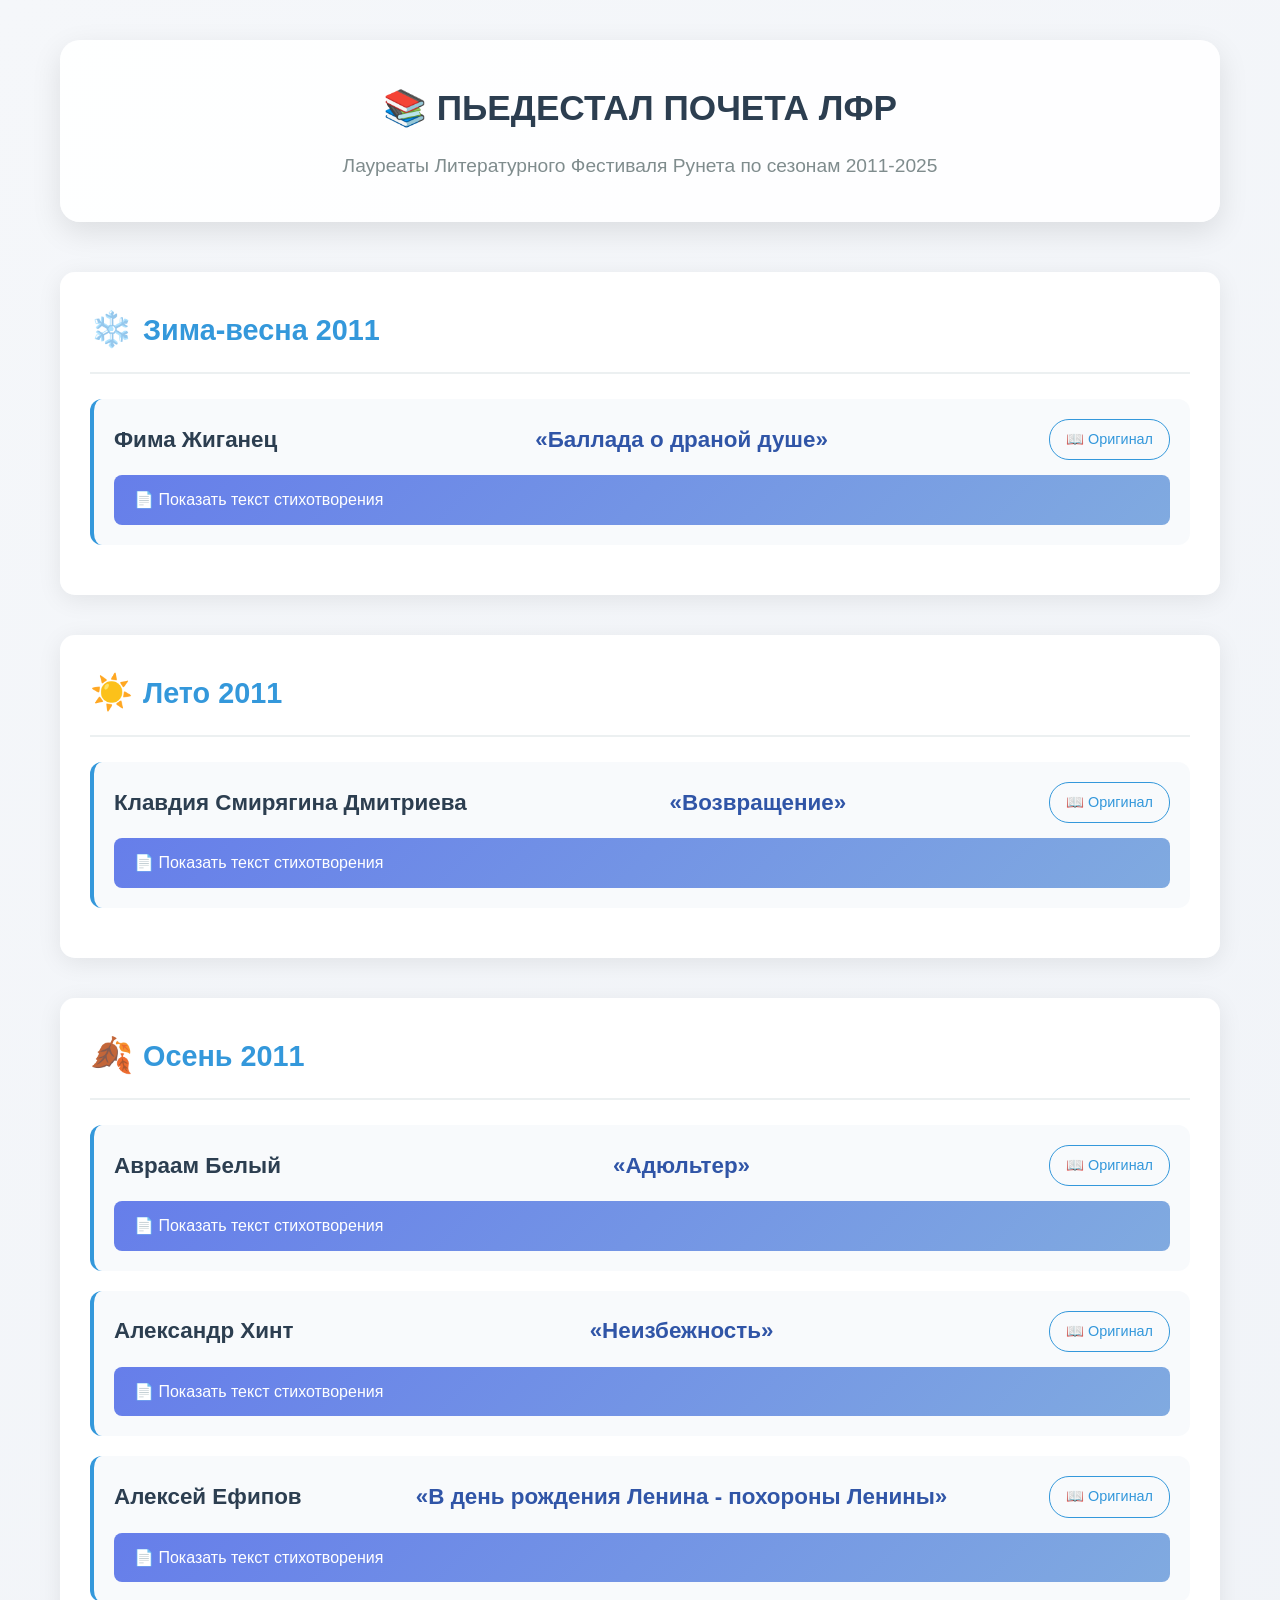
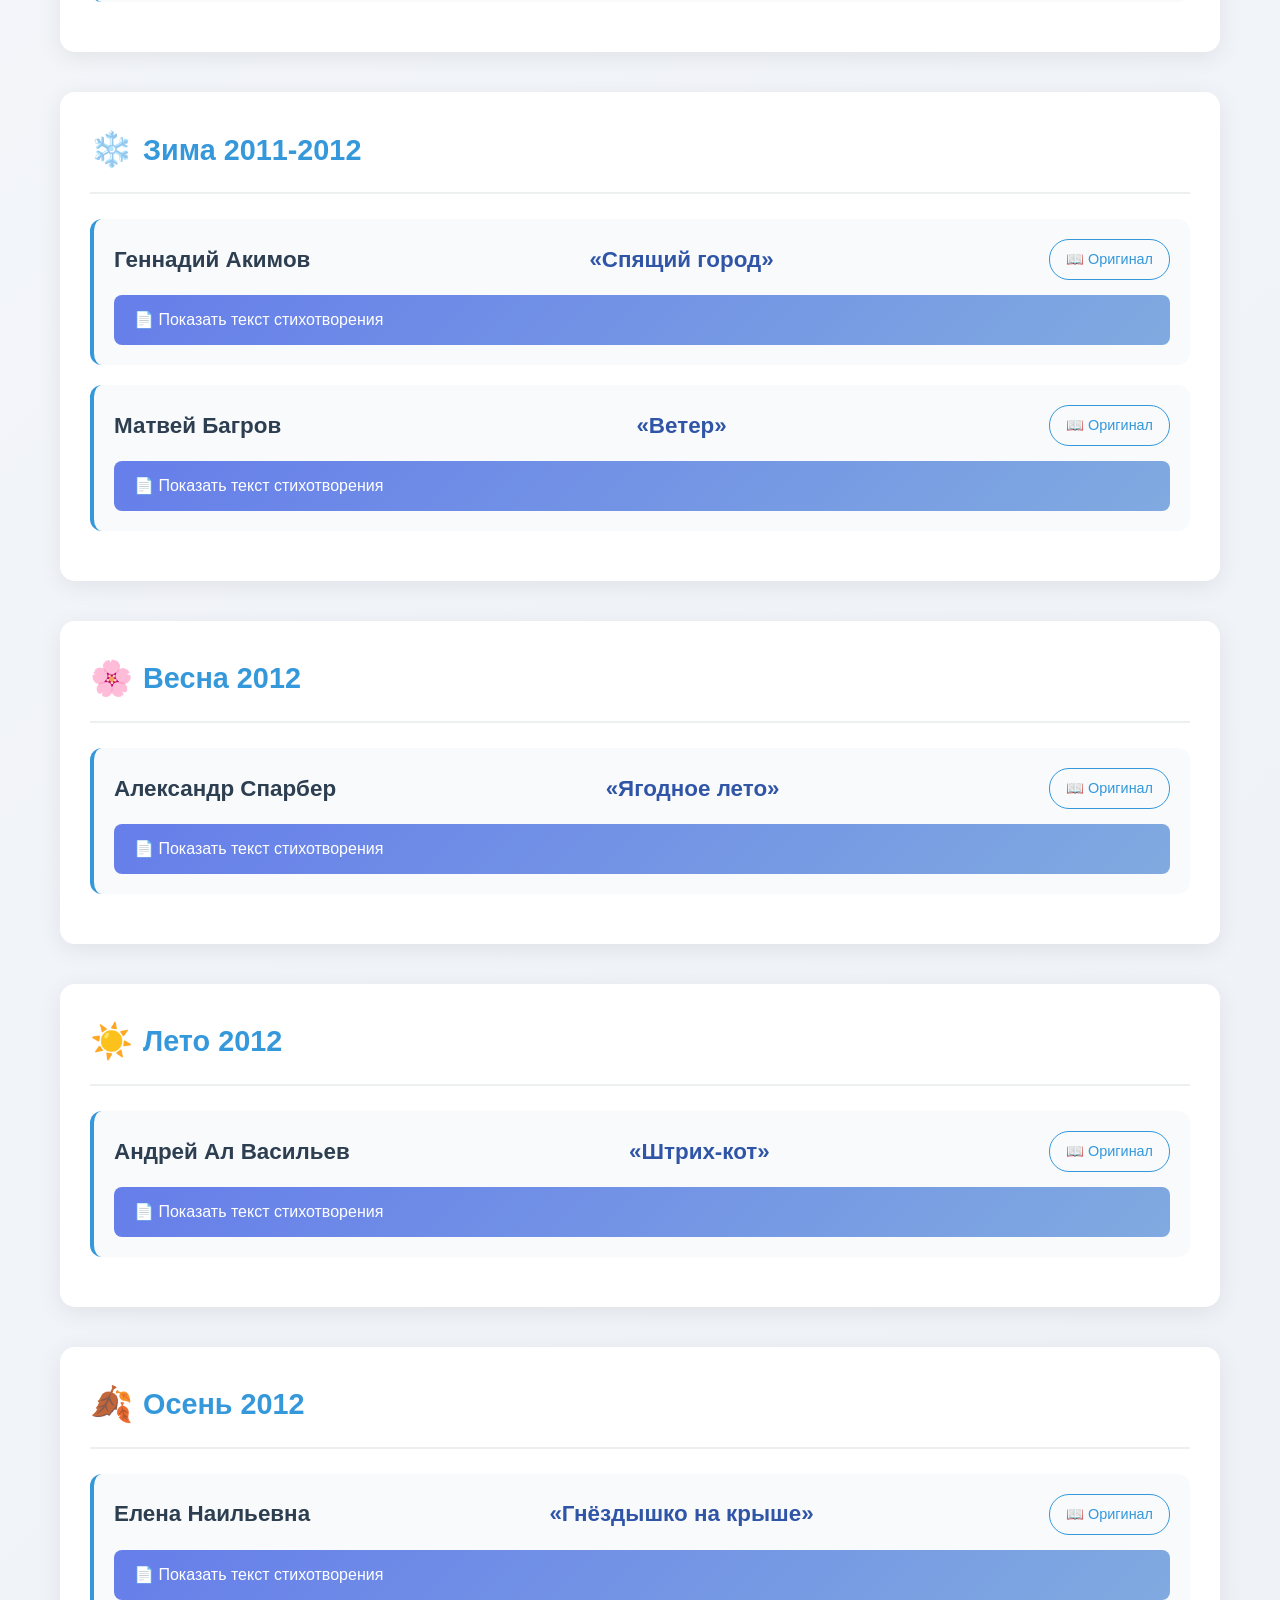
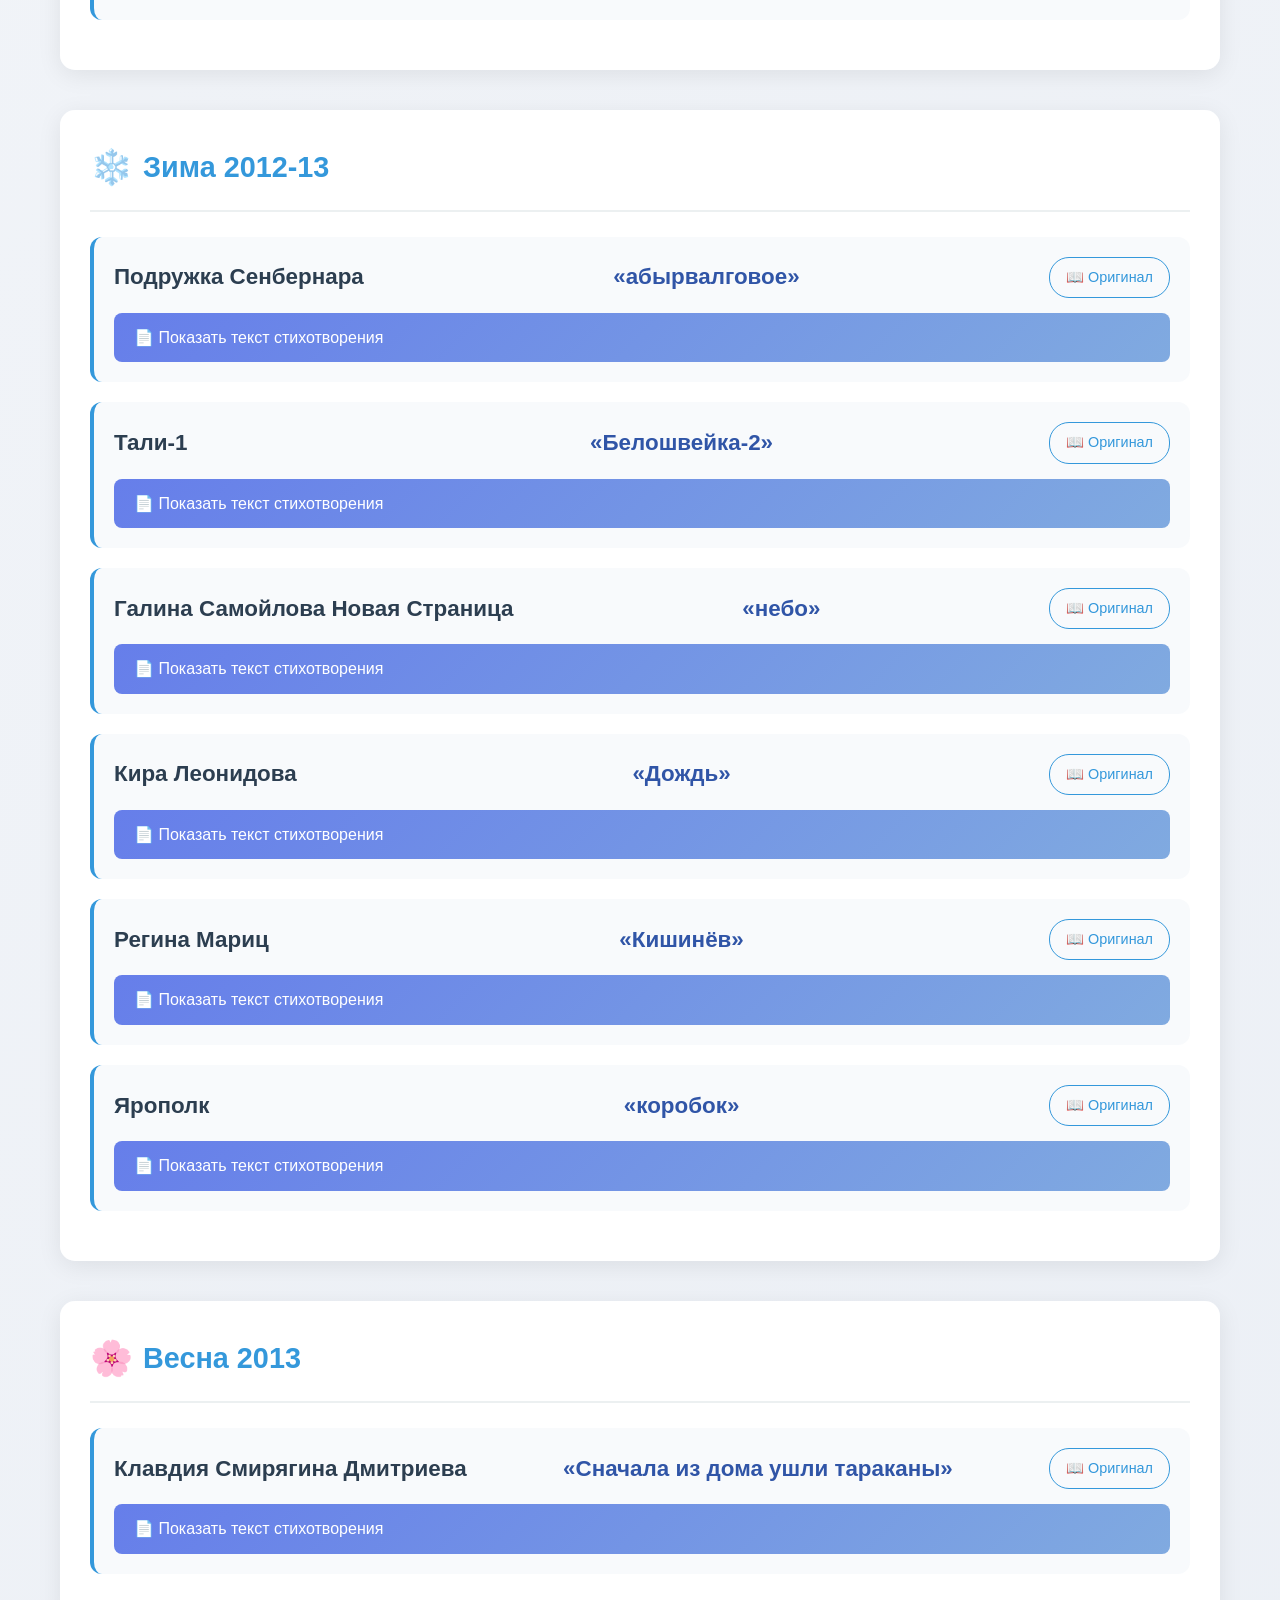
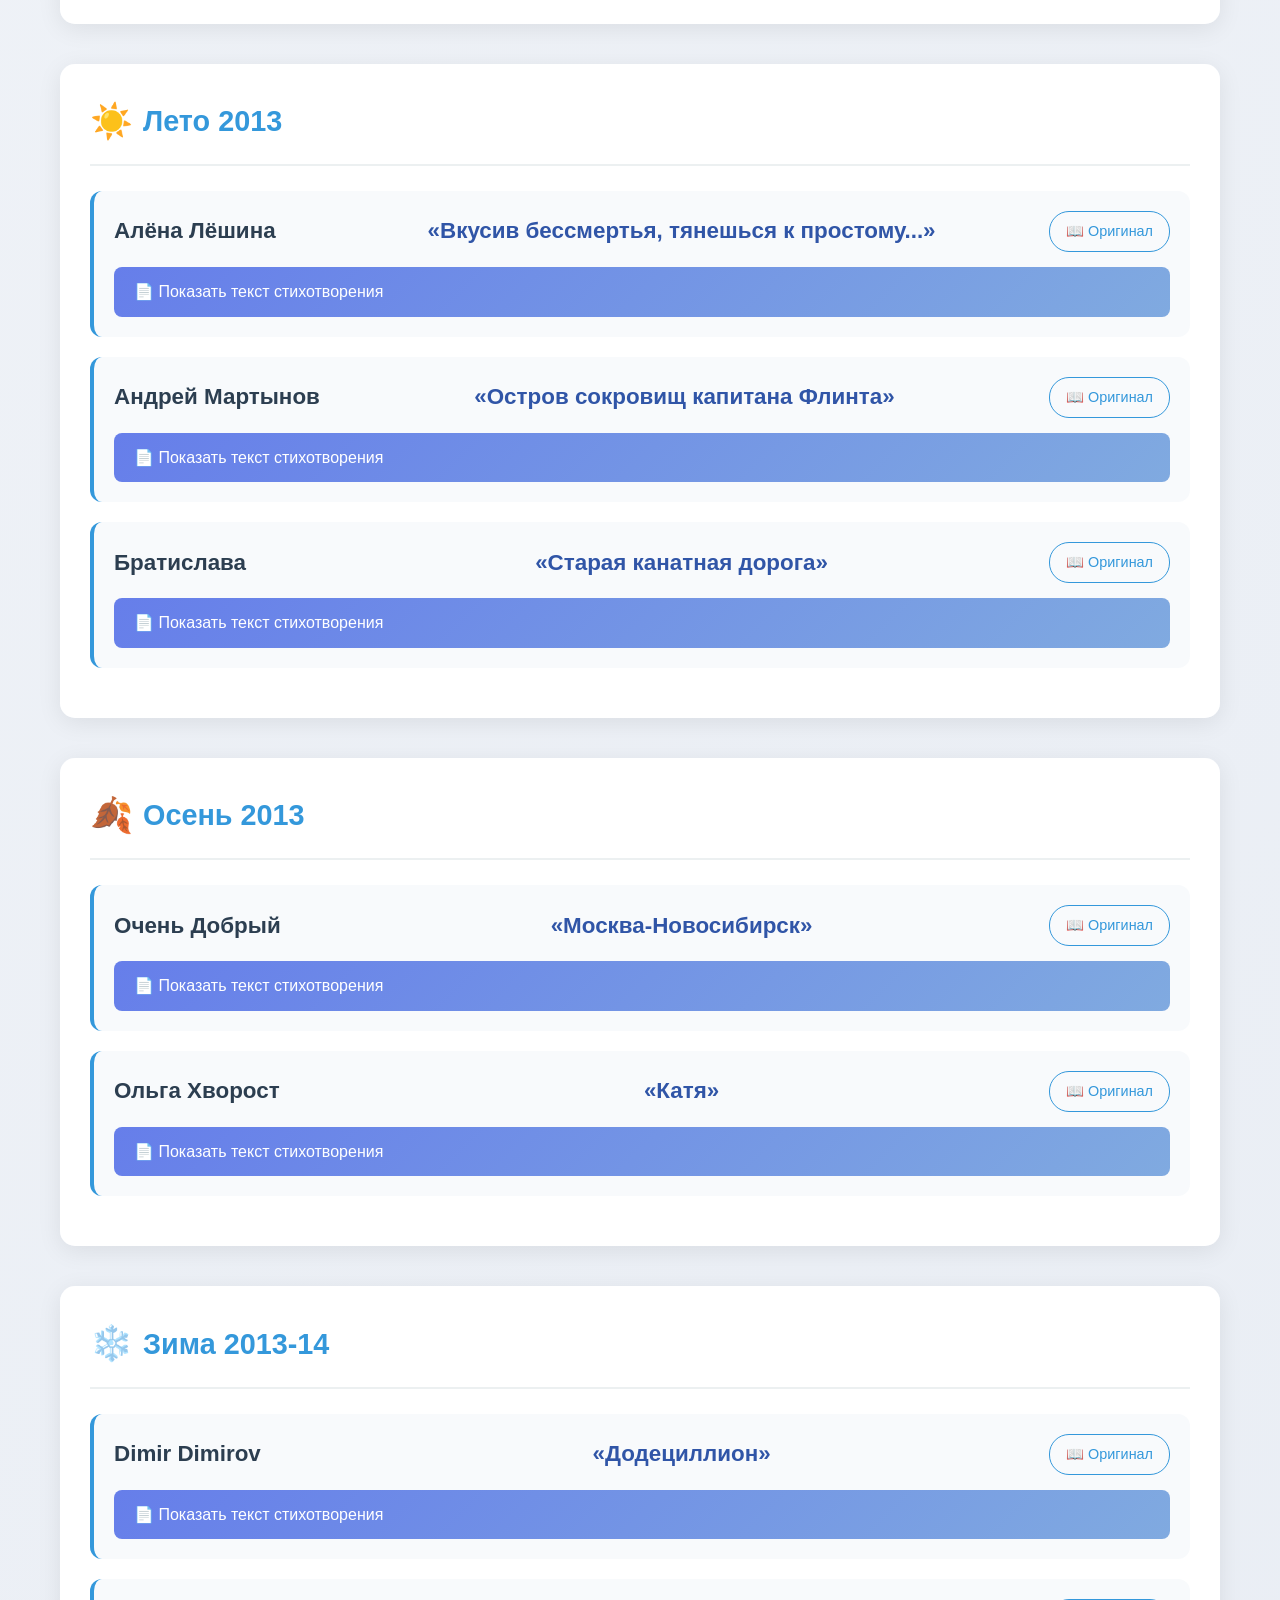
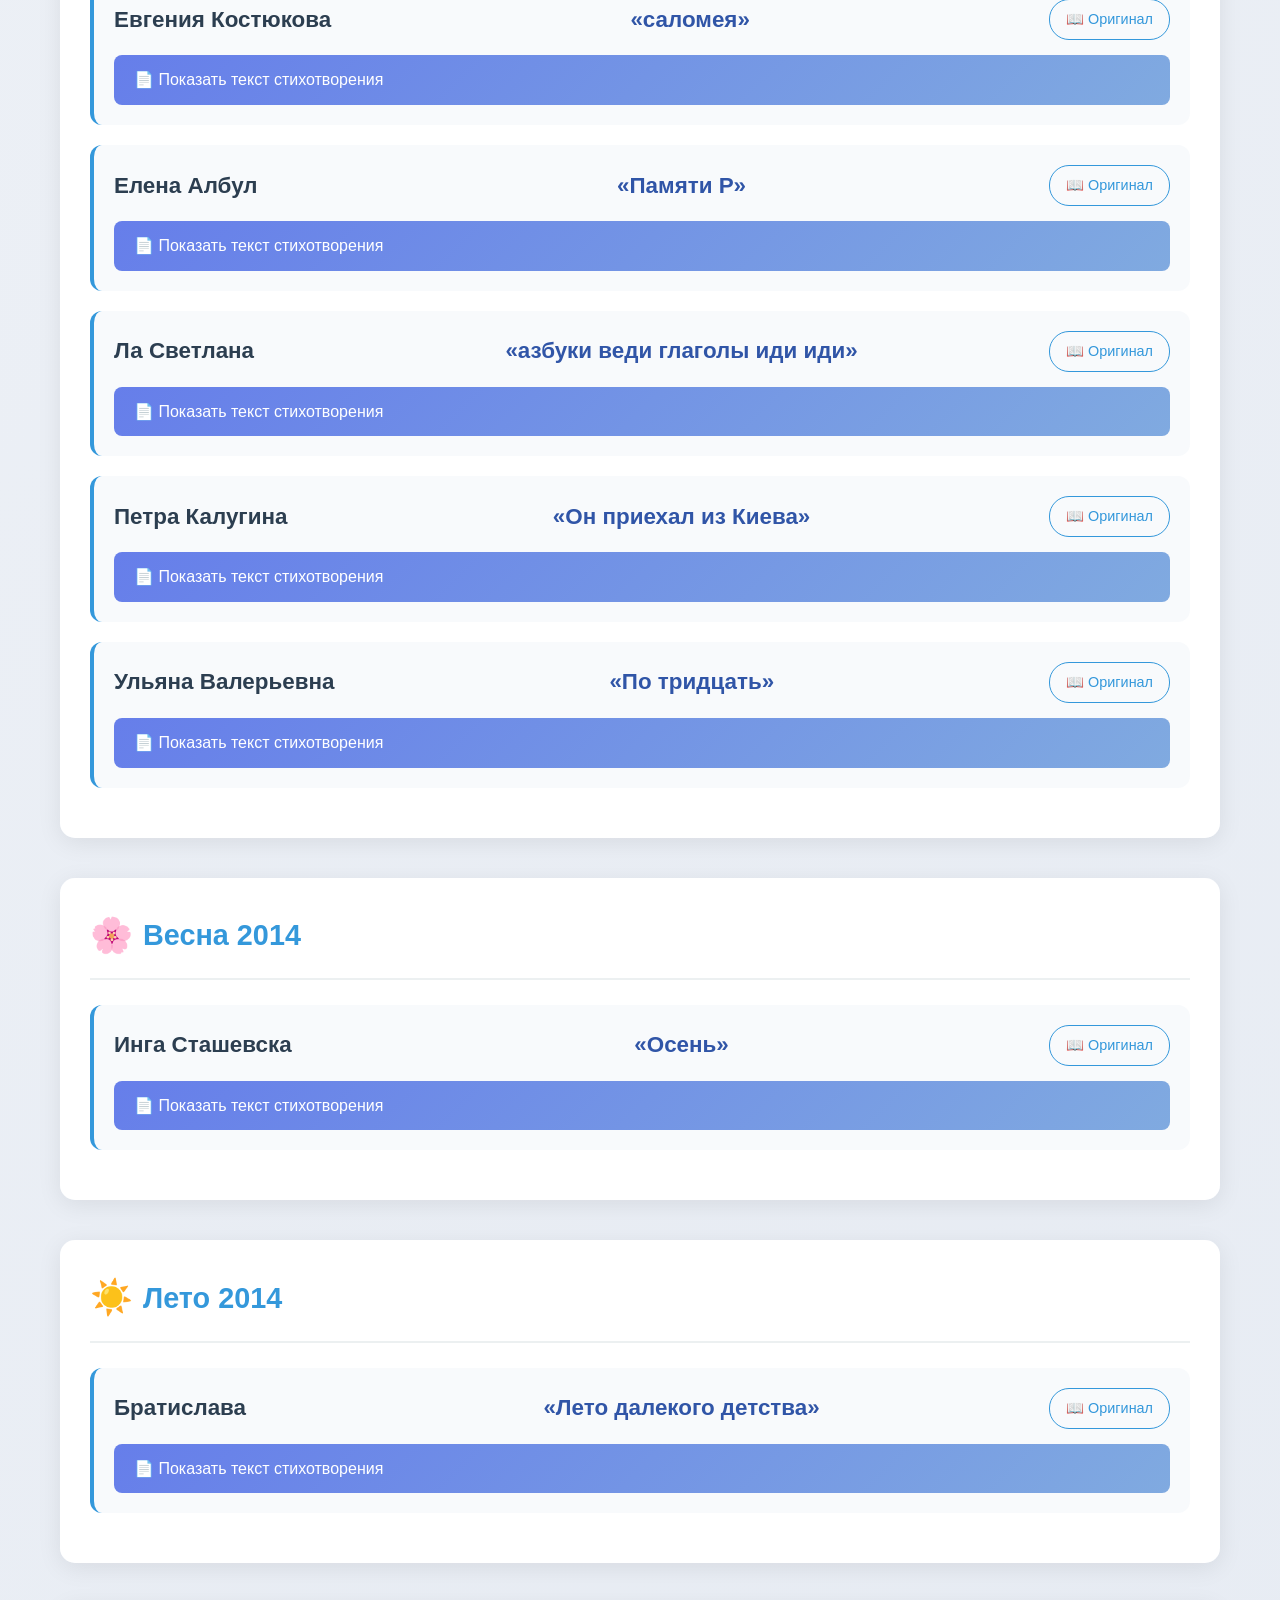
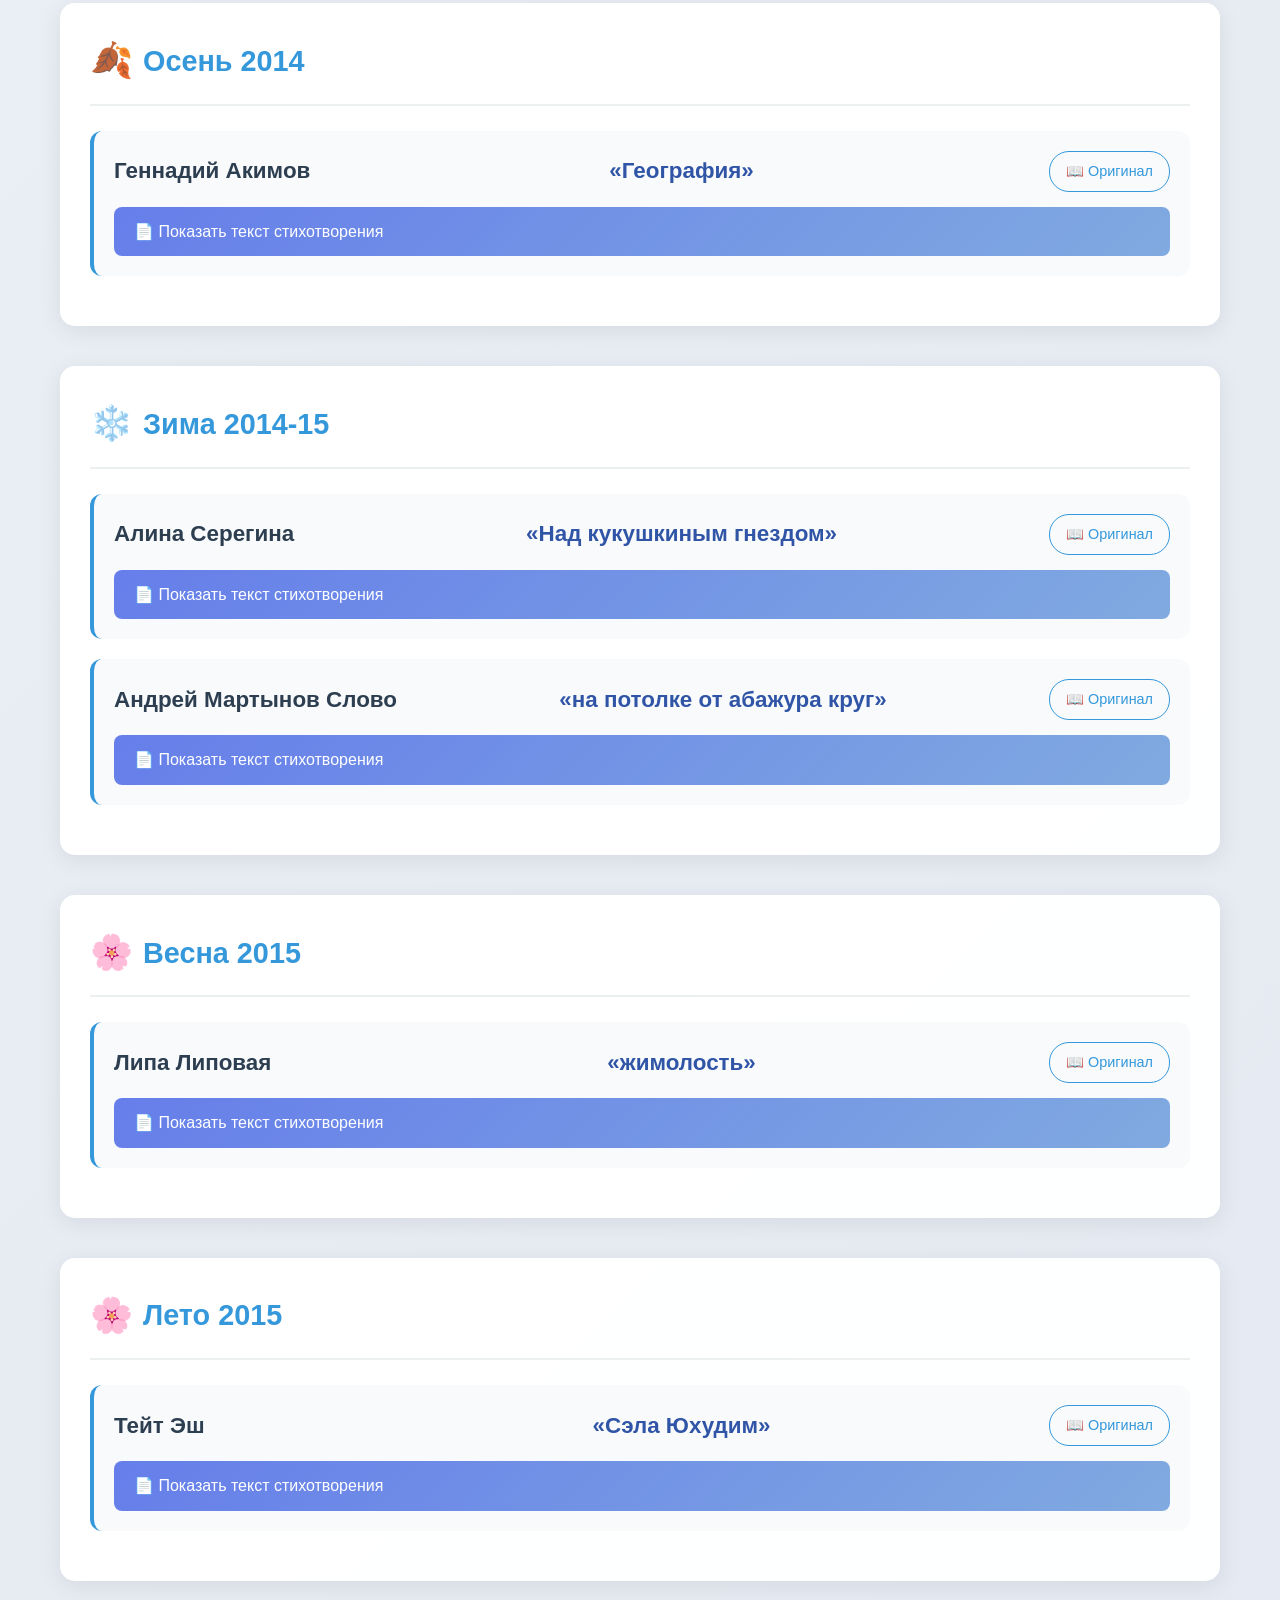
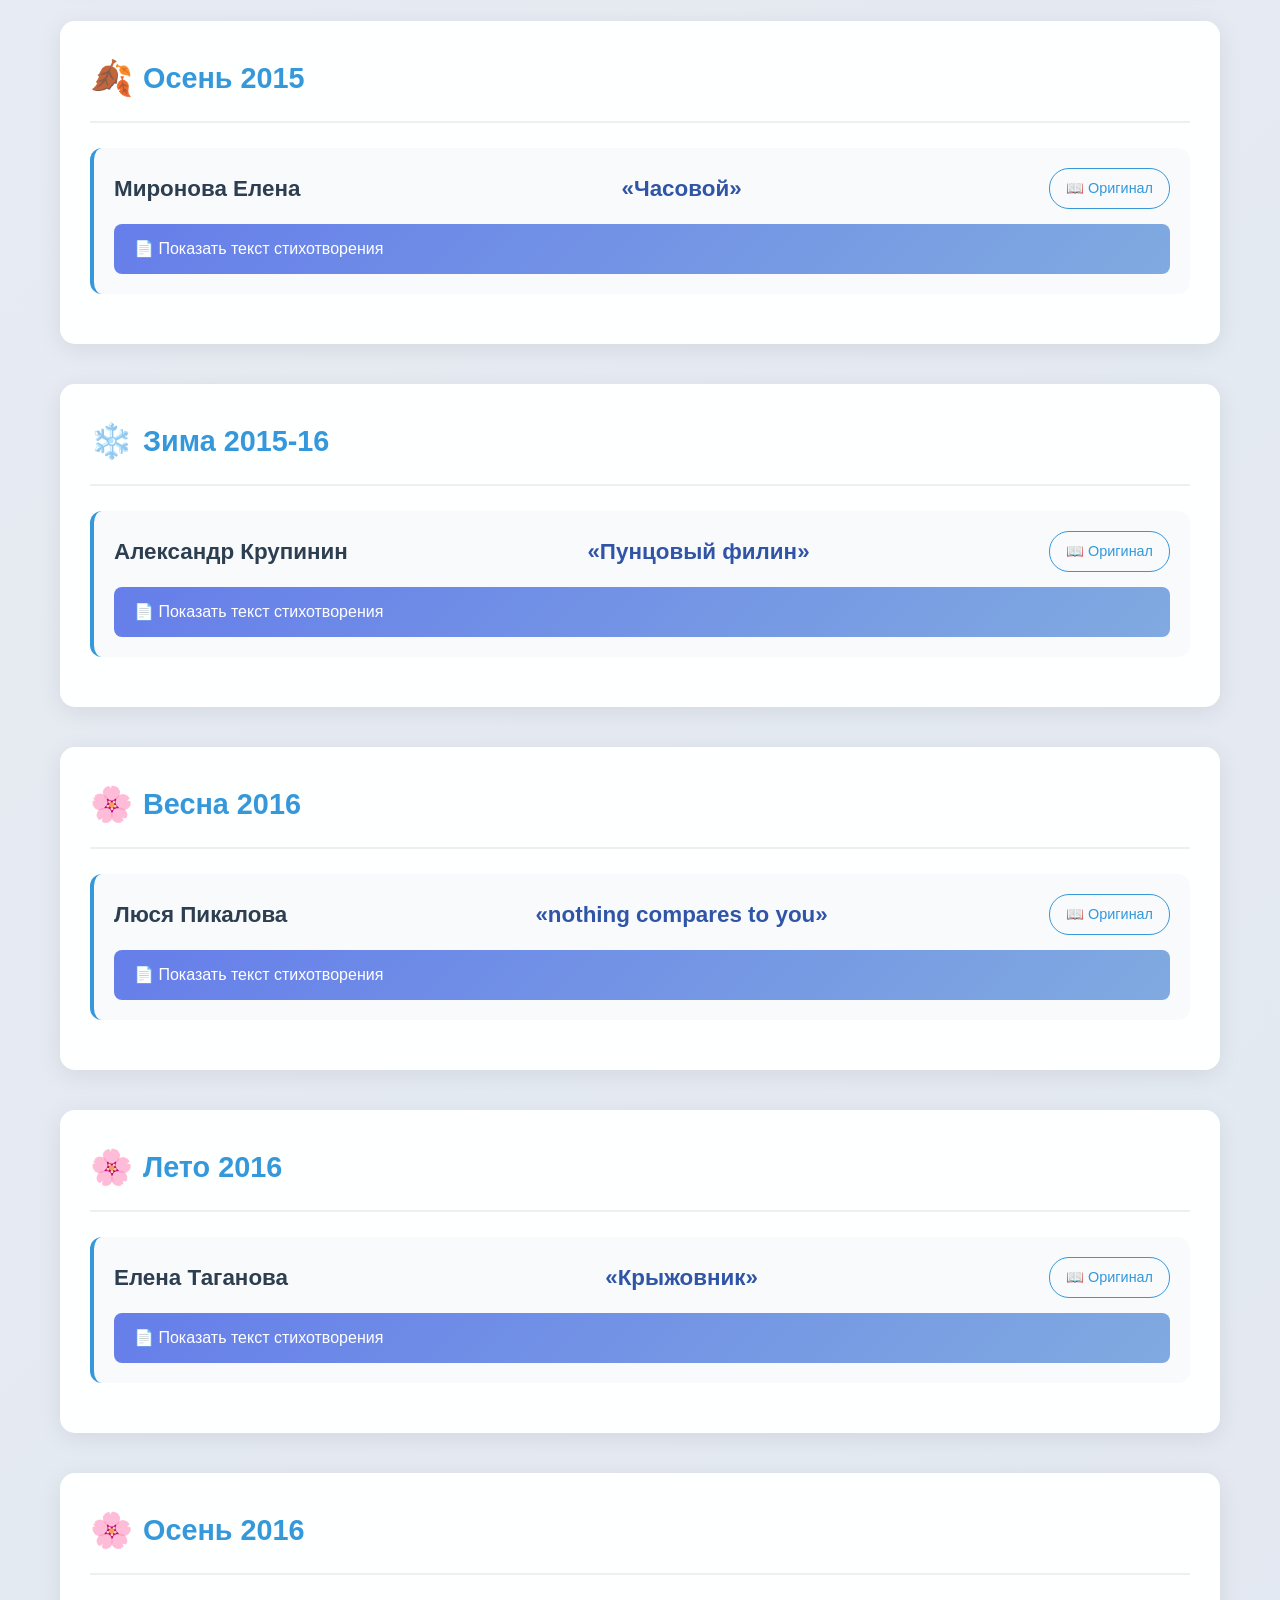
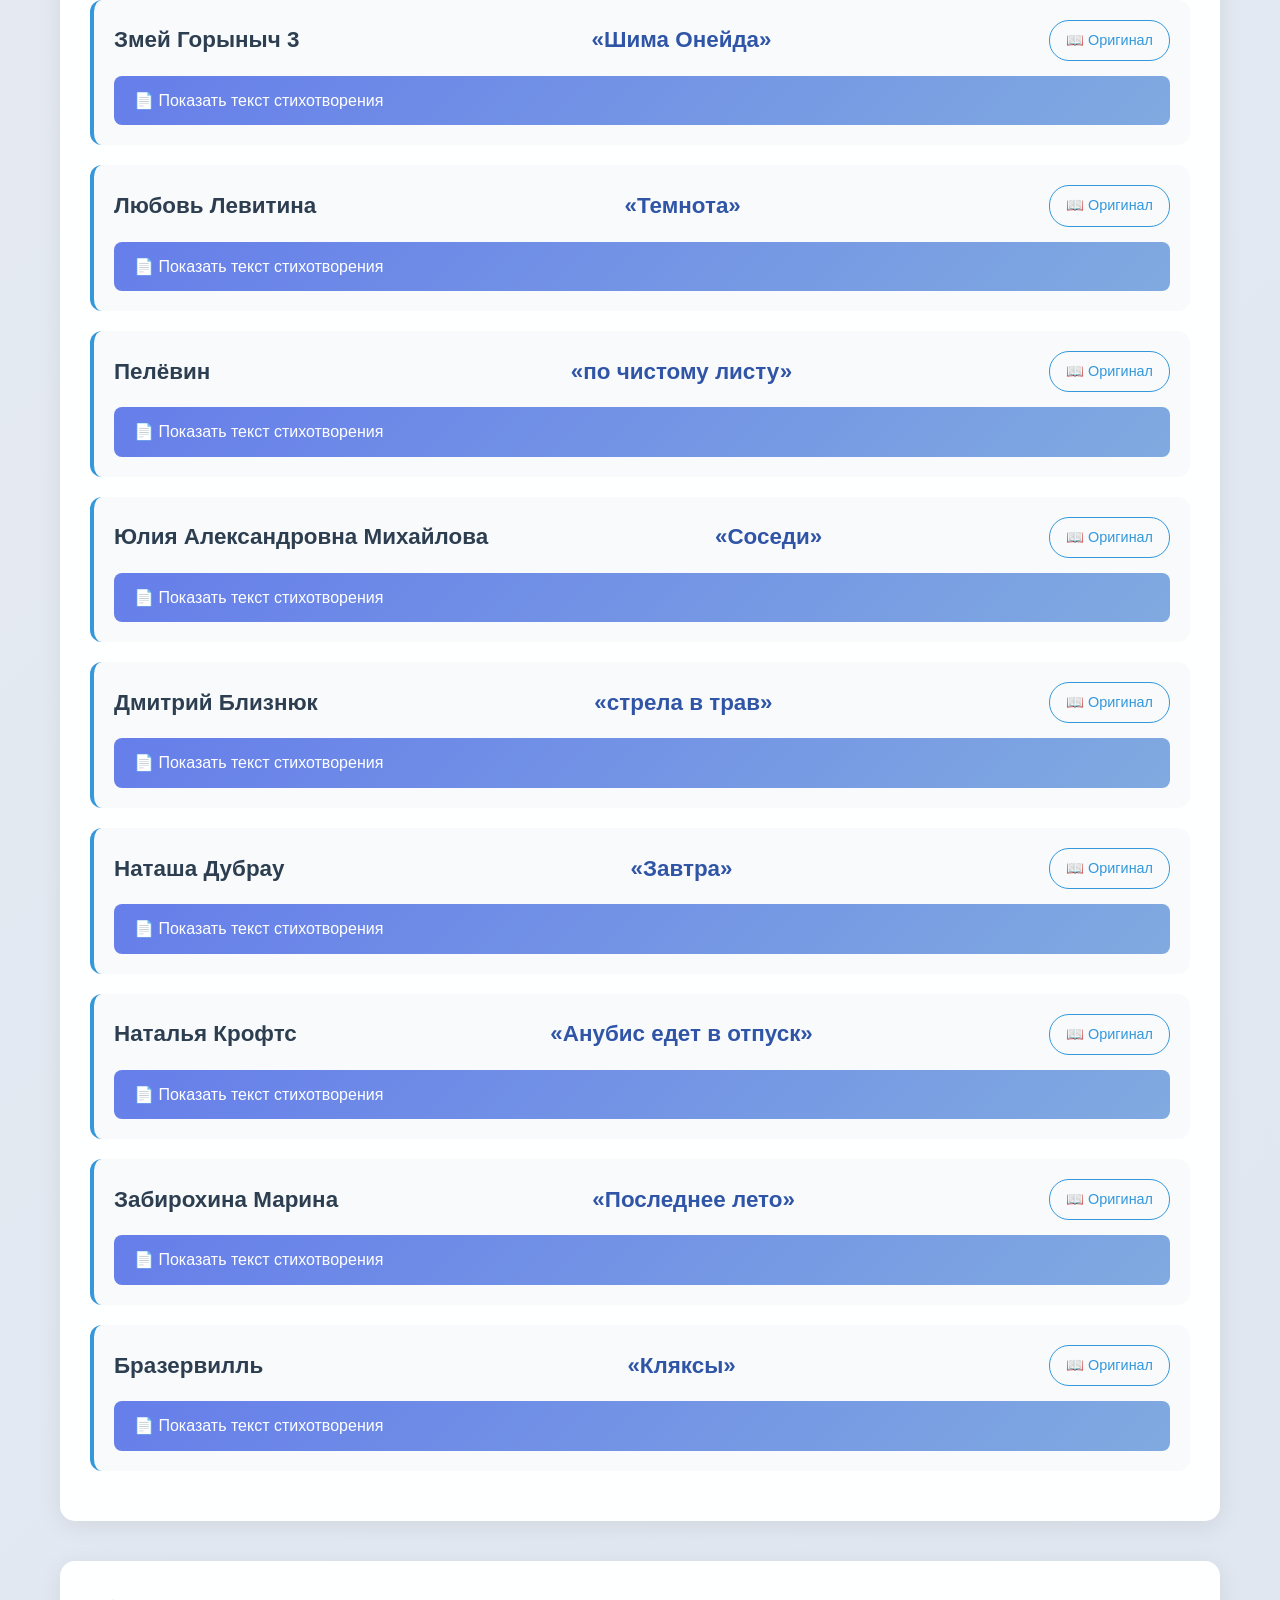
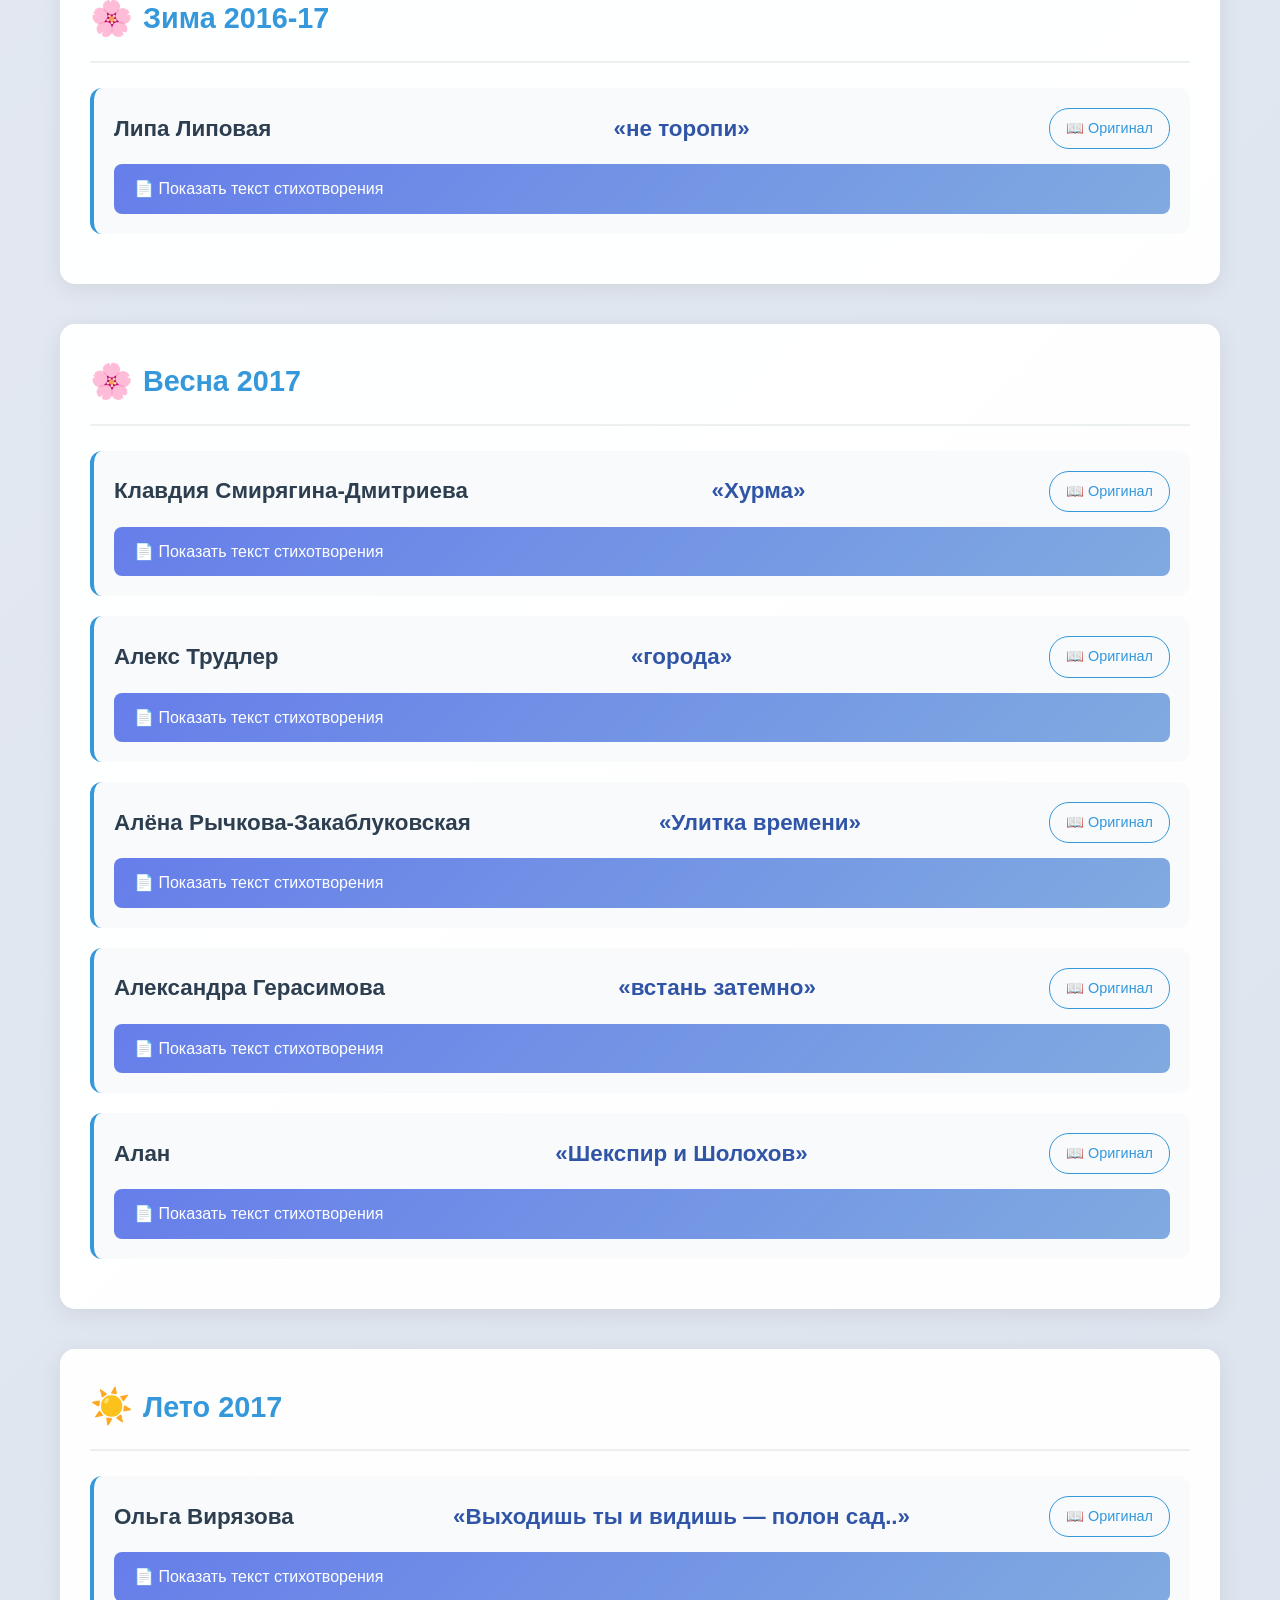
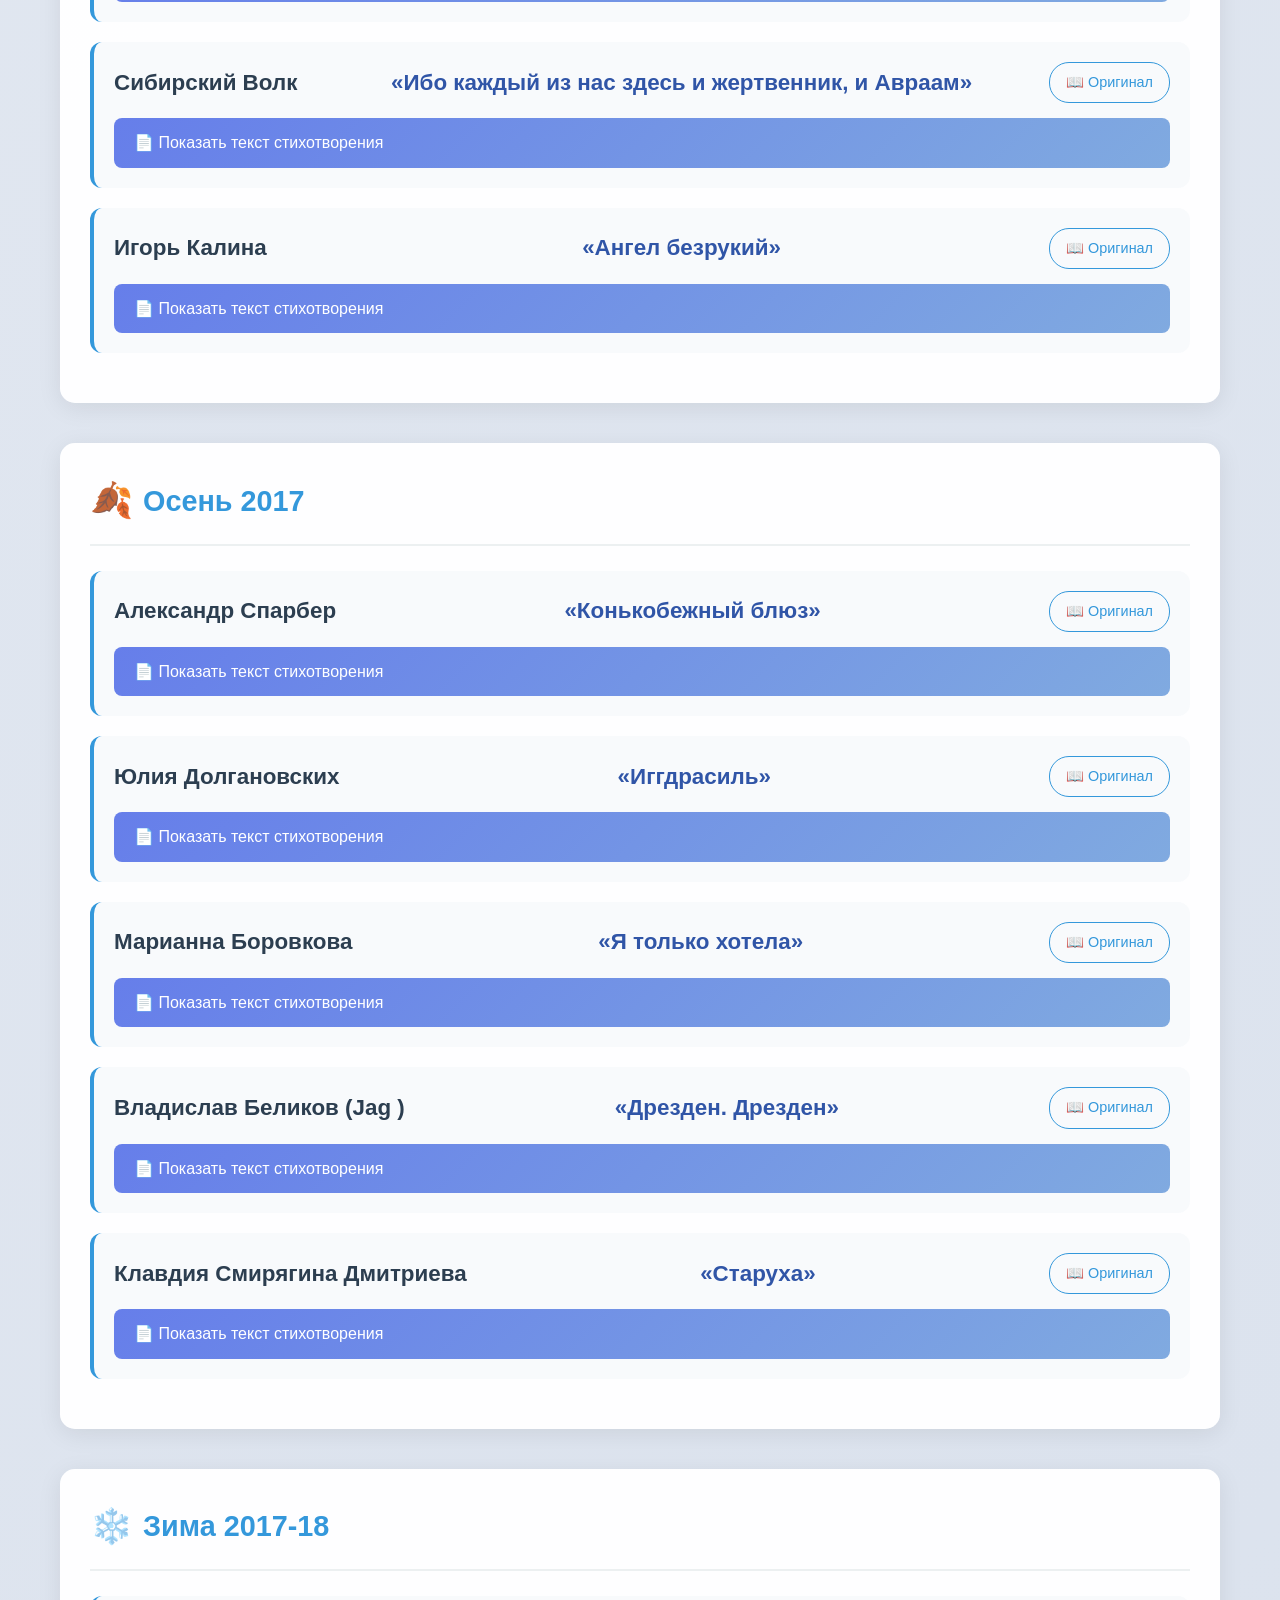
==== commit 4f8dabf7: "Update index.html" ====
--- a/index.html
+++ b/index.html
@@ -5305,7 +5305,62 @@
                     </details>
                 </div>
             
-            </section>            
+            </section> 
+
+            <section class="season-section">
+                <h2 class="season-title summer">Осень 2025</h2>
+        
+                <div class="poem-item">
+                    <div class="poem-header">
+                        <span class="poem-author">Дмитрий Мальянц</span>
+                        <span class="poem-title">«Хоронили клоуна»</span>
+                        <a href="http://stihi.ru/2021/10/15/1753" class="poem-link" target="_blank">📖 Оригинал</a>
+                    </div>
+                    <details>
+                        <summary>📄 Показать текст стихотворения</summary>
+                        <div class="poem-text">За оградой кованой,
+Между хлипких сосен,
+Хоронили клоуна,
+Что похож на осень.
+
+Смехом в сердце раненый,
+Безупречно рыжий,
+Плыли в лужах рваные,
+Старые афиши.
+
+Башмаки не чищены,
+Оловянный крестик,
+Выл в тоске кладбищенской
+Цирковой оркестрик.
+
+Жизнь то Брайль, то клинопись,
+Но рублей по двести,
+На венок все скинулись,
+Даже шпрехшталмейстер.
+
+Дрессировщик, фокусник,
+Два униформиста,
+Растворялись в осени
+Мраморные листья.
+
+И лилась холодная
+По стаканам водка.
+В этом мире клоуном
+Стало меньше, вот как.
+
+Расходились парами,
+Вечер, холод дикий,
+Деревянный памятник,
+Тощие гвоздики.
+
+Небом нецелованный,
+В парике и гриме
+Хоронили клоуна,
+Да забыли имя.</div>
+                    </details>
+                </div>
+            
+            </section>  			
         
         </div>
         
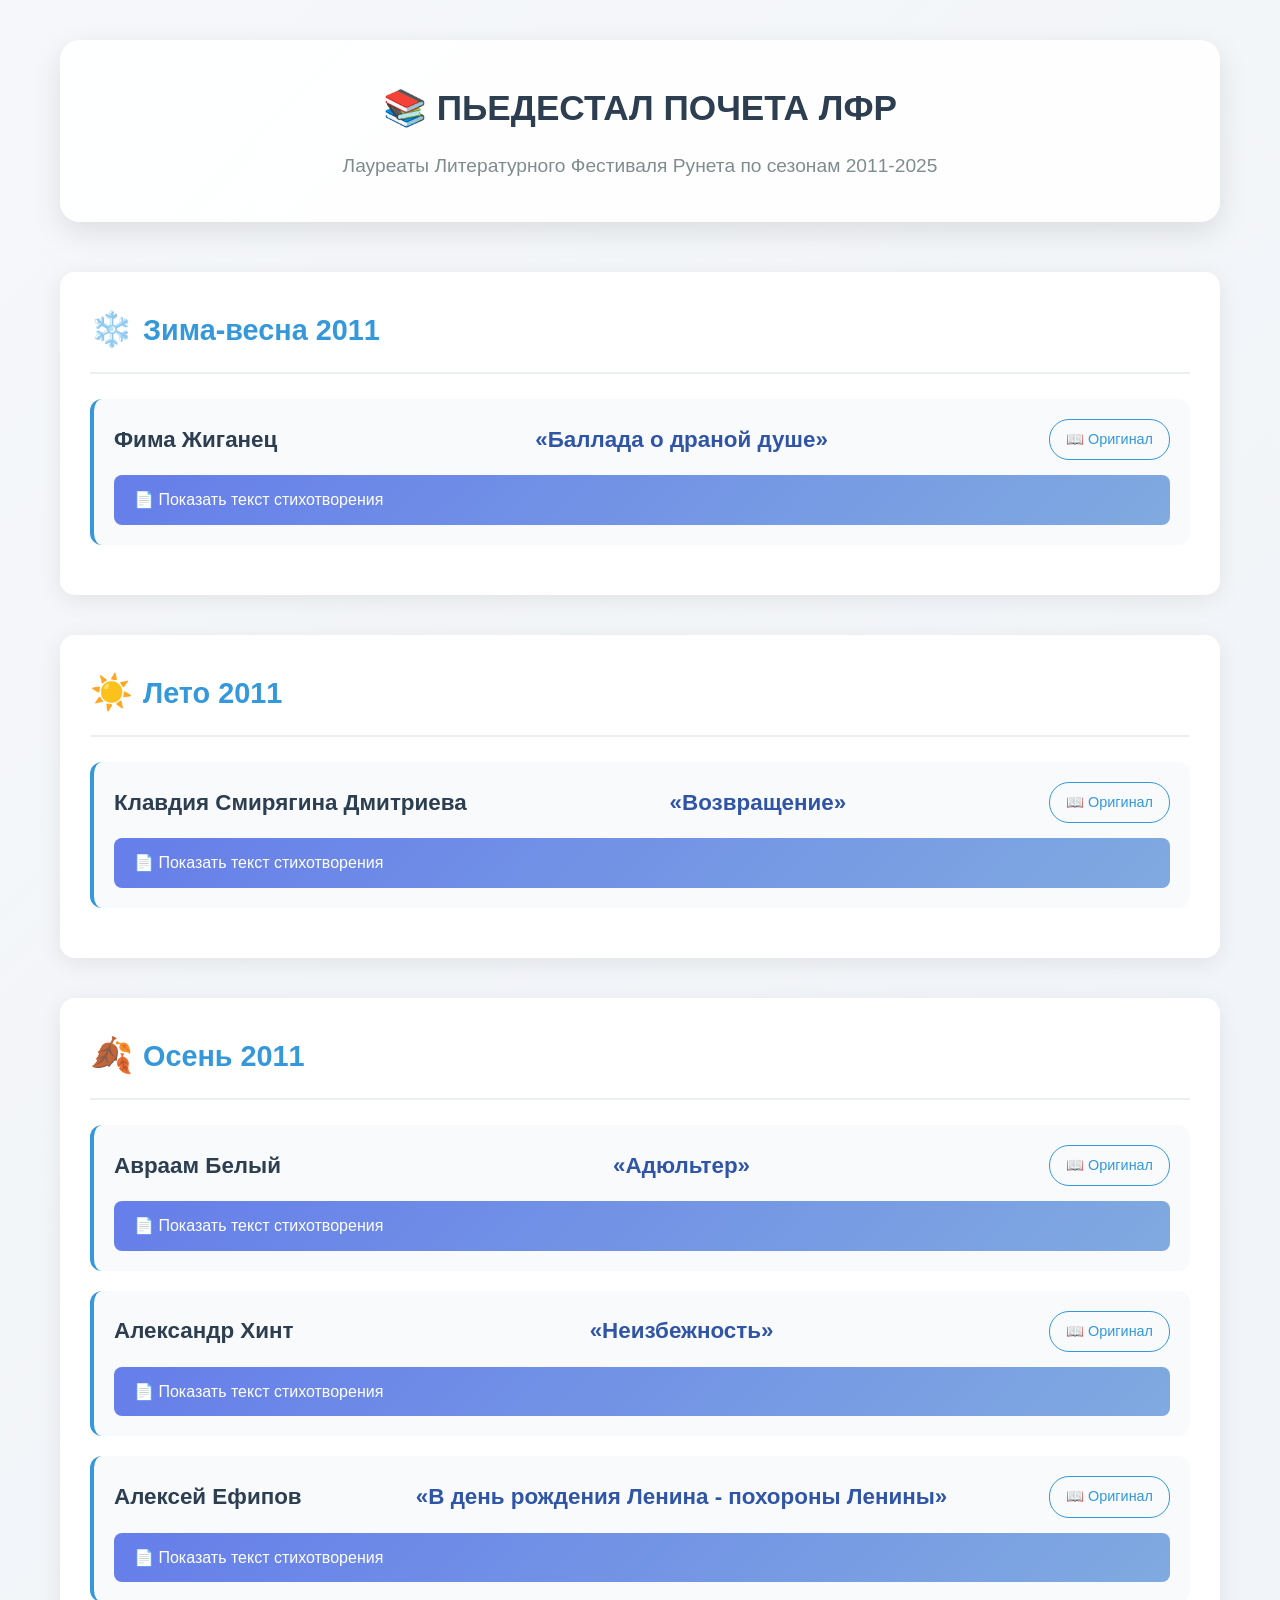
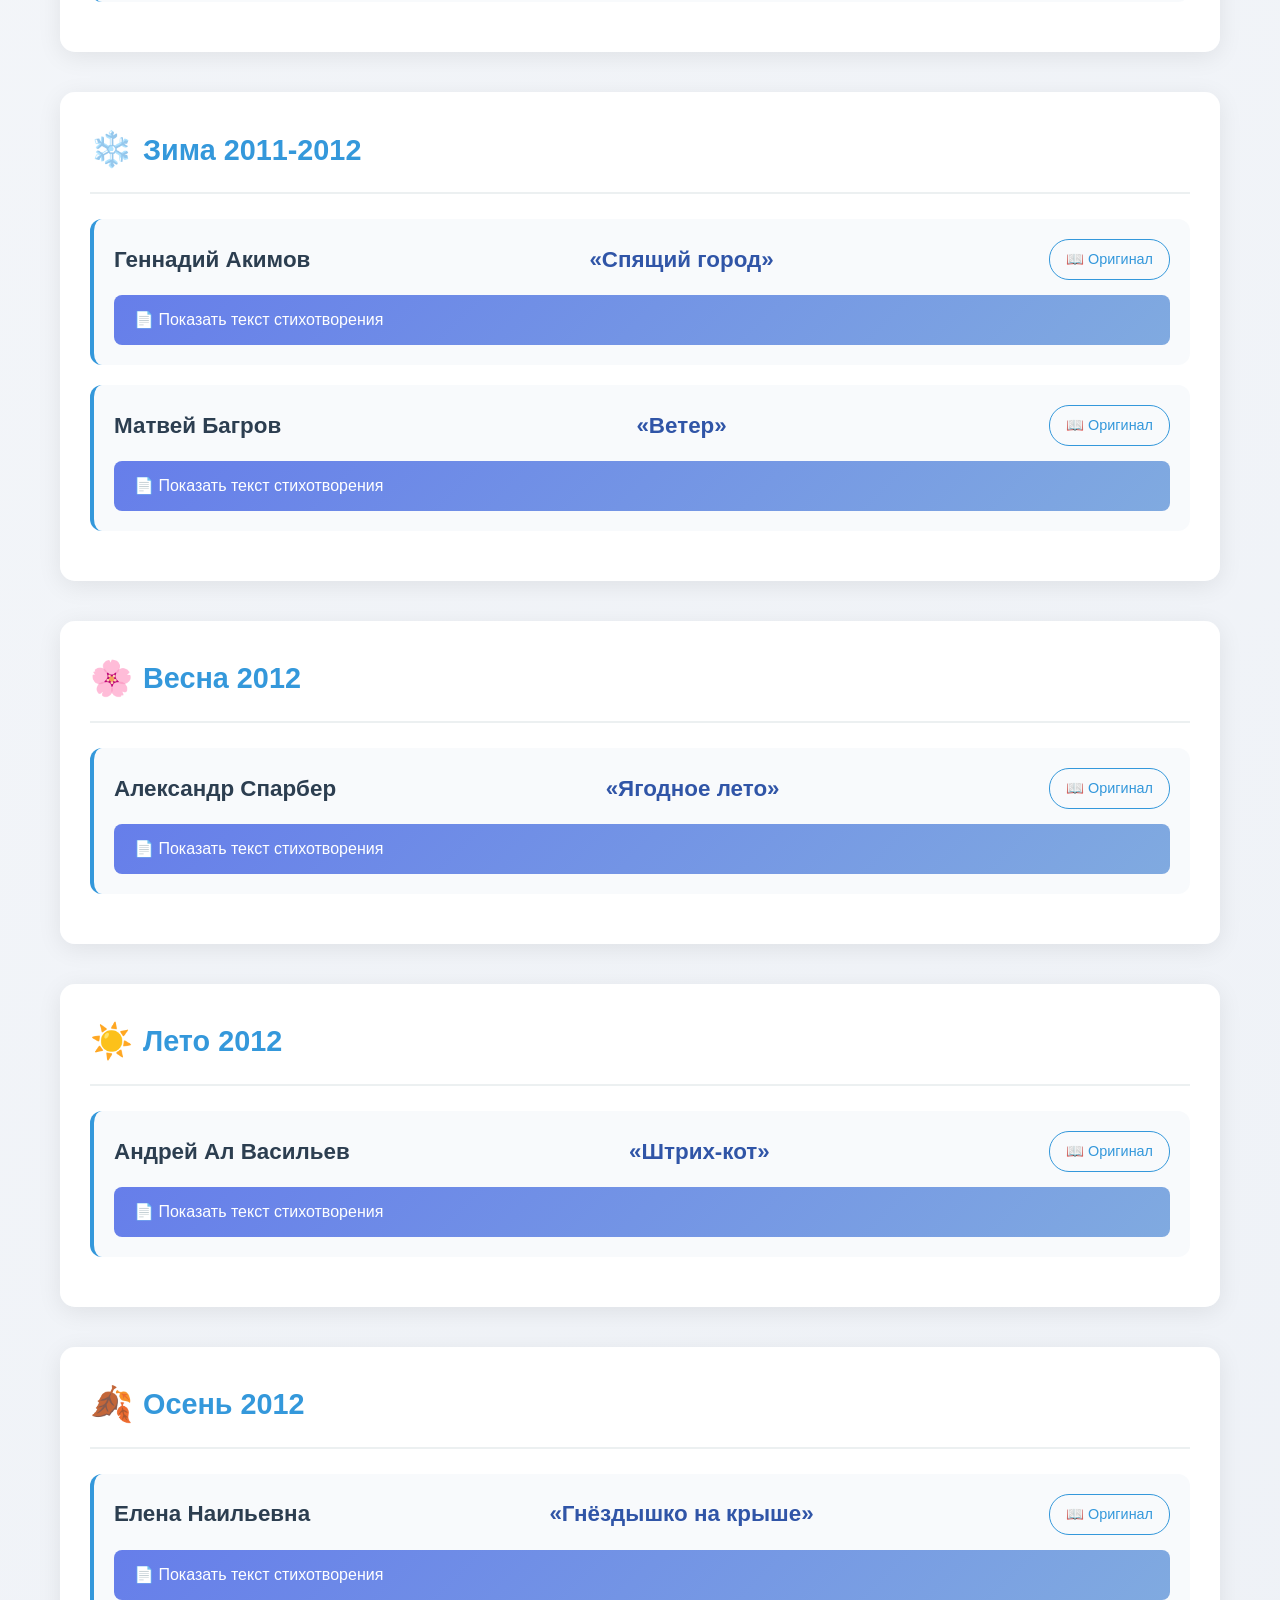
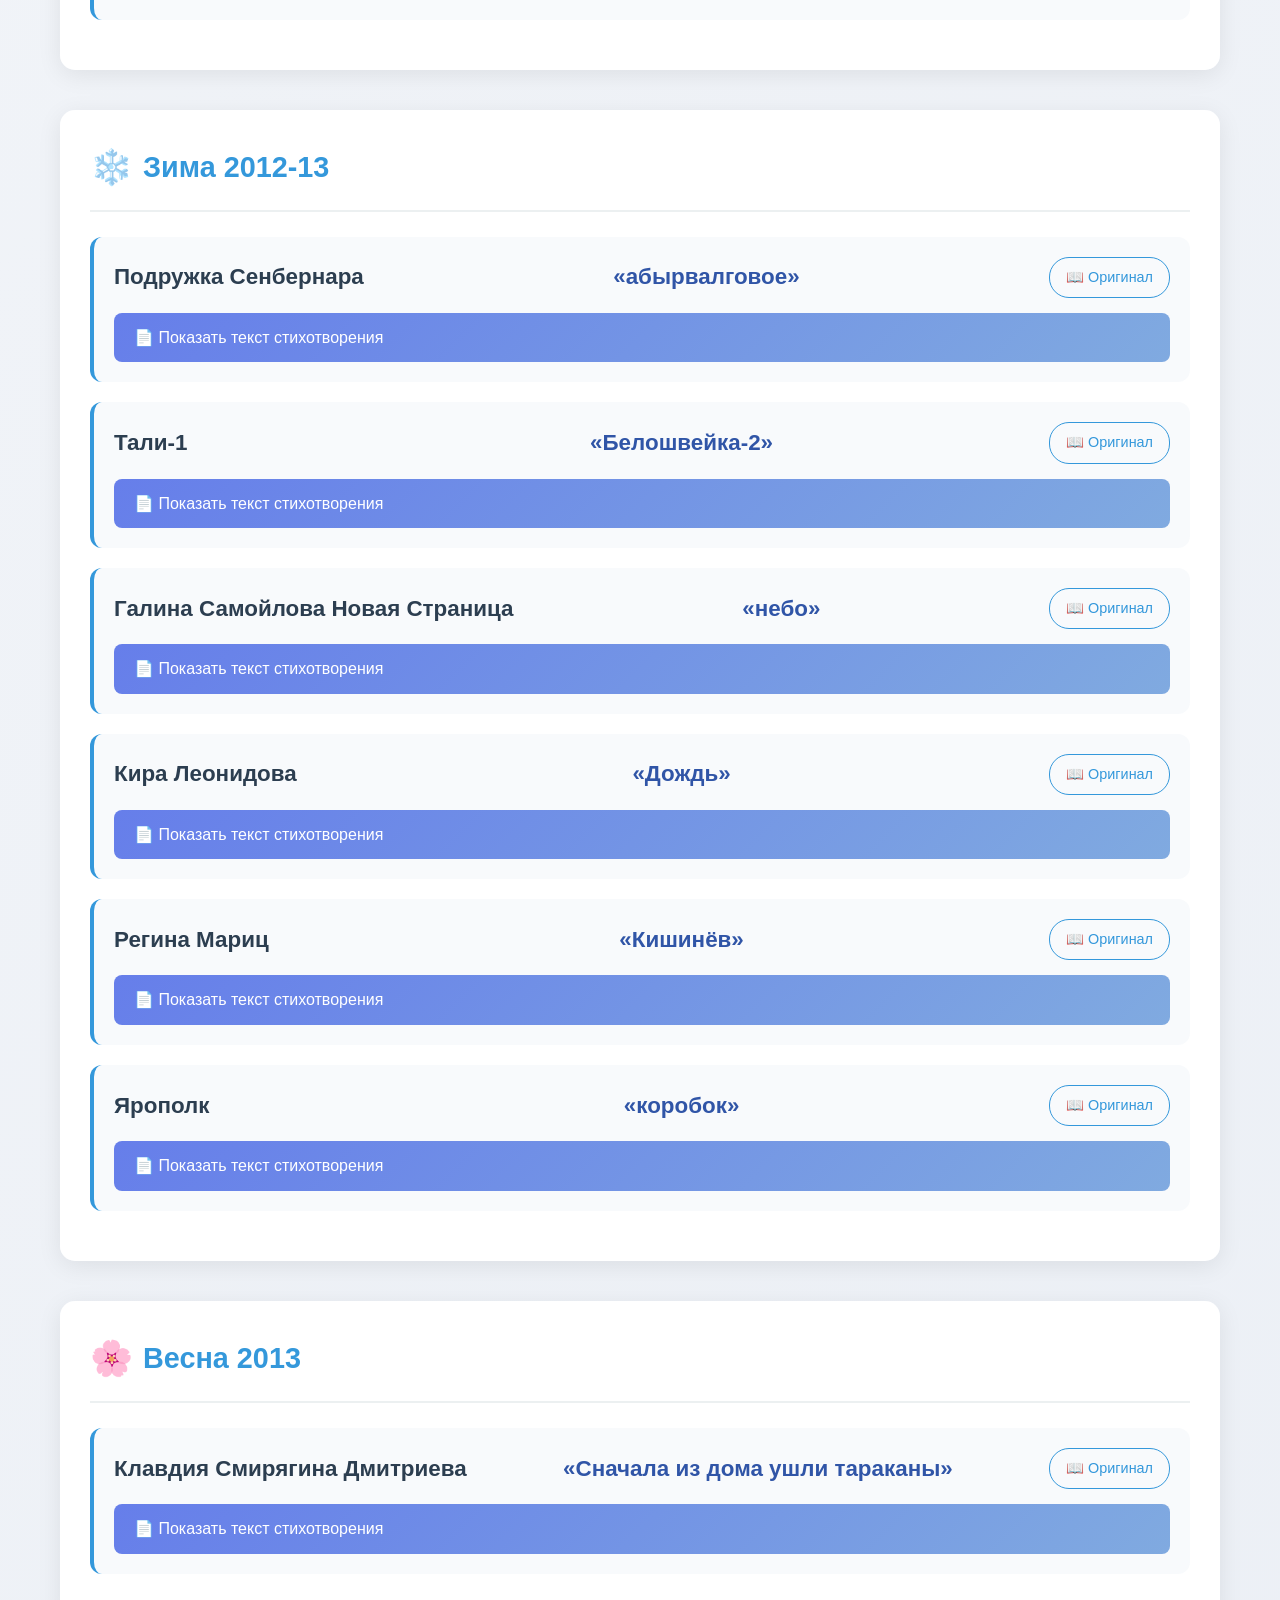
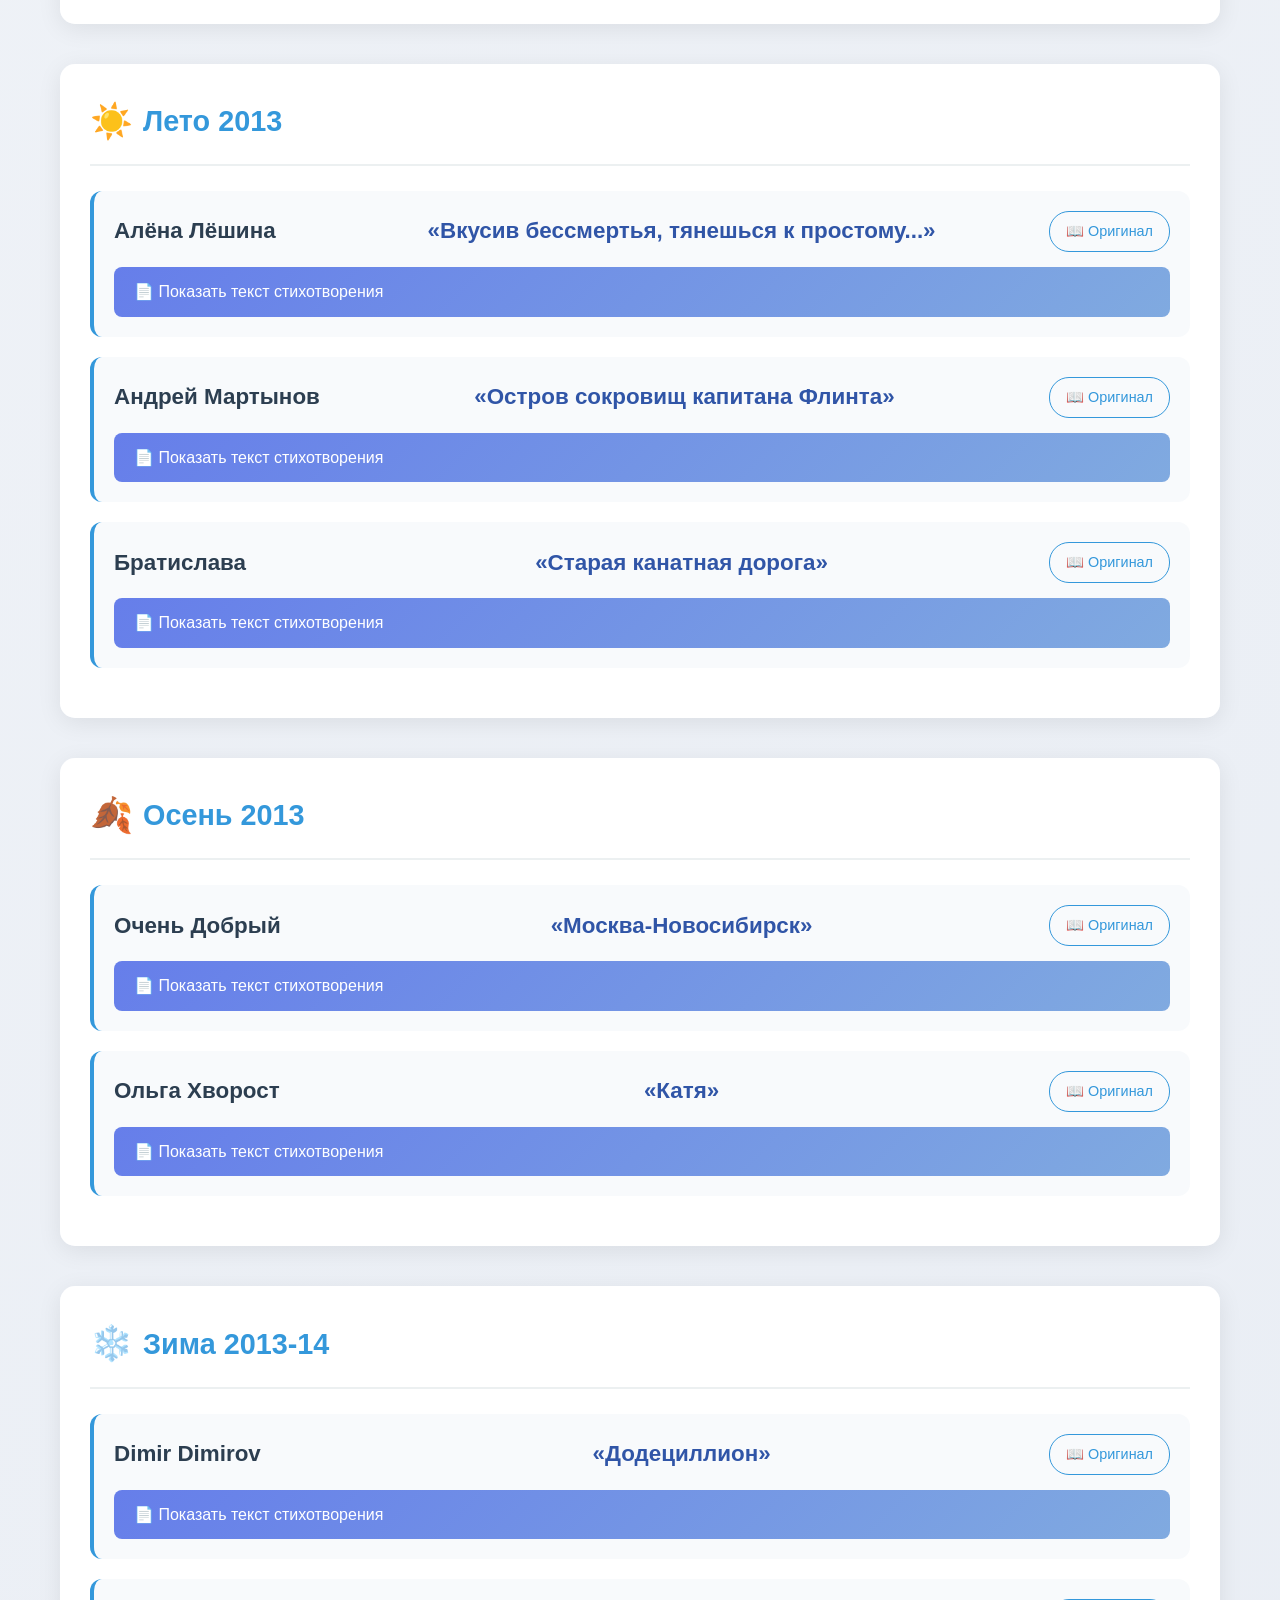
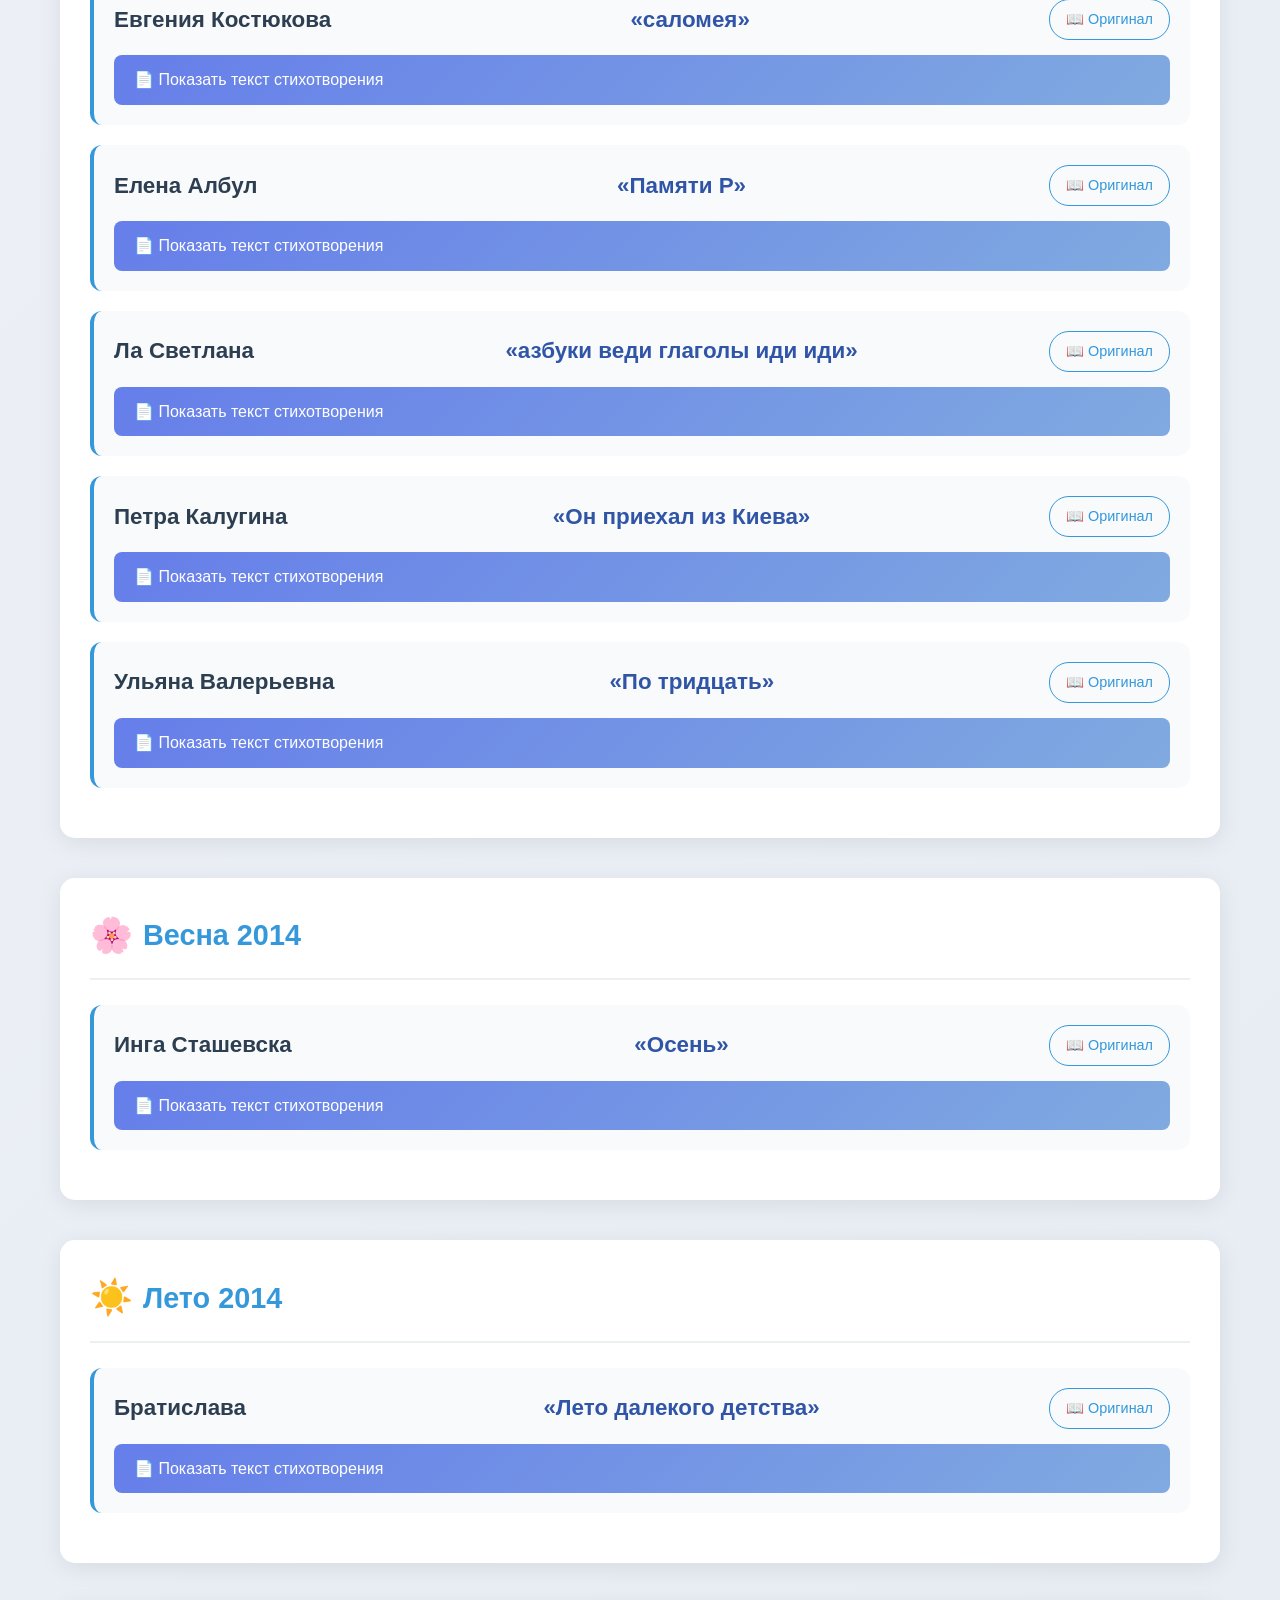
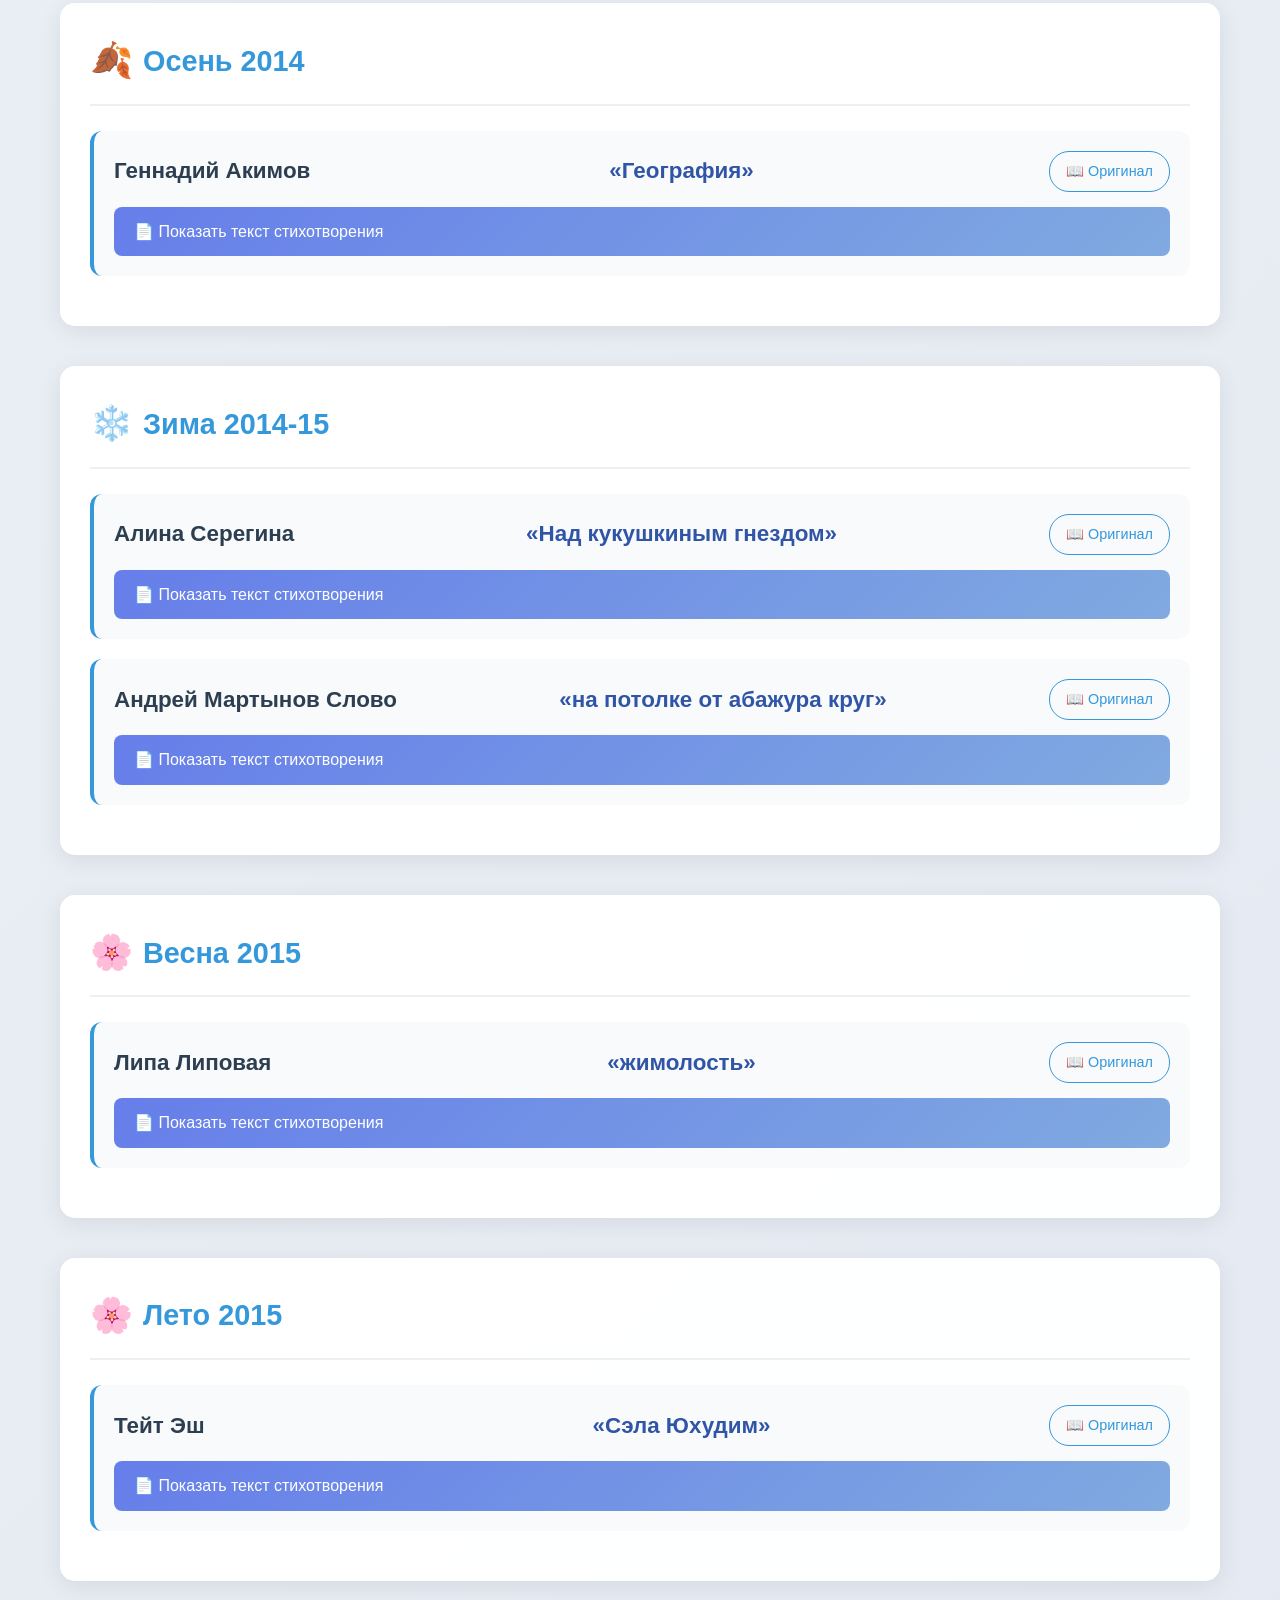
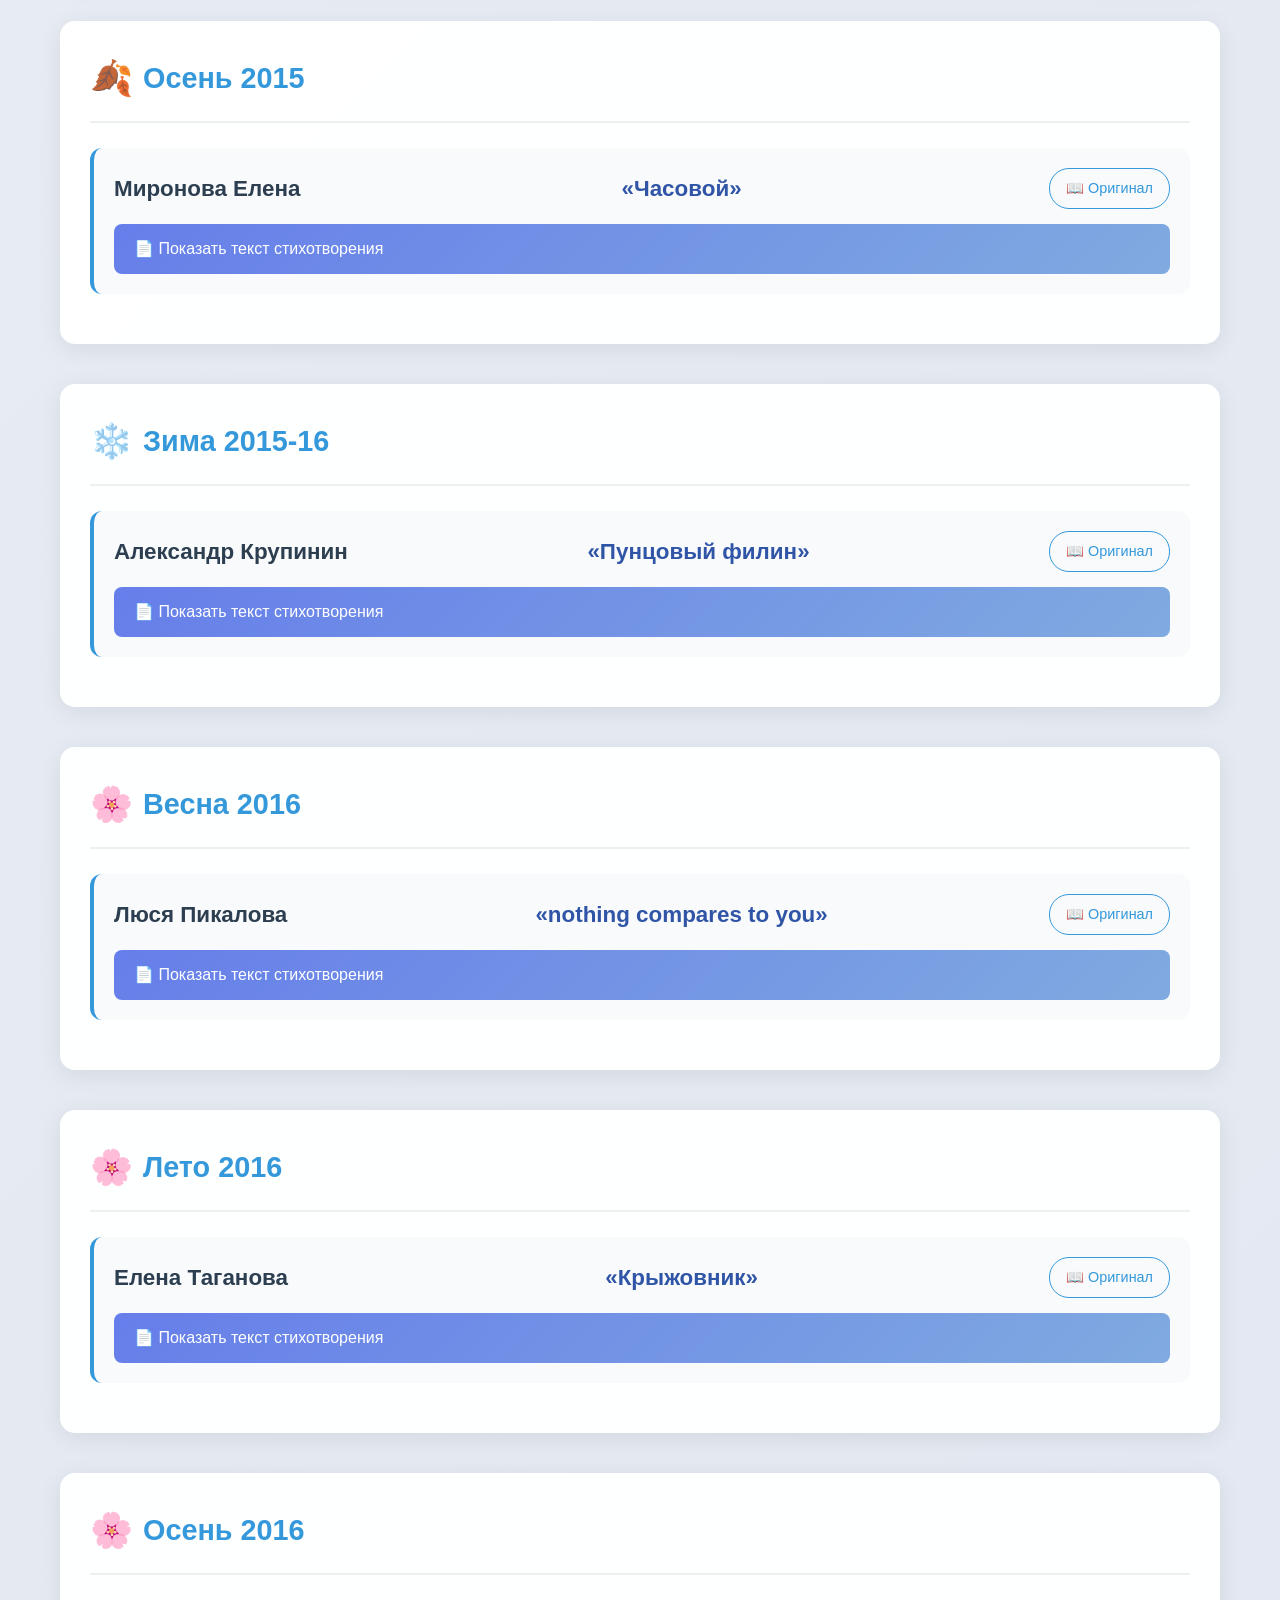
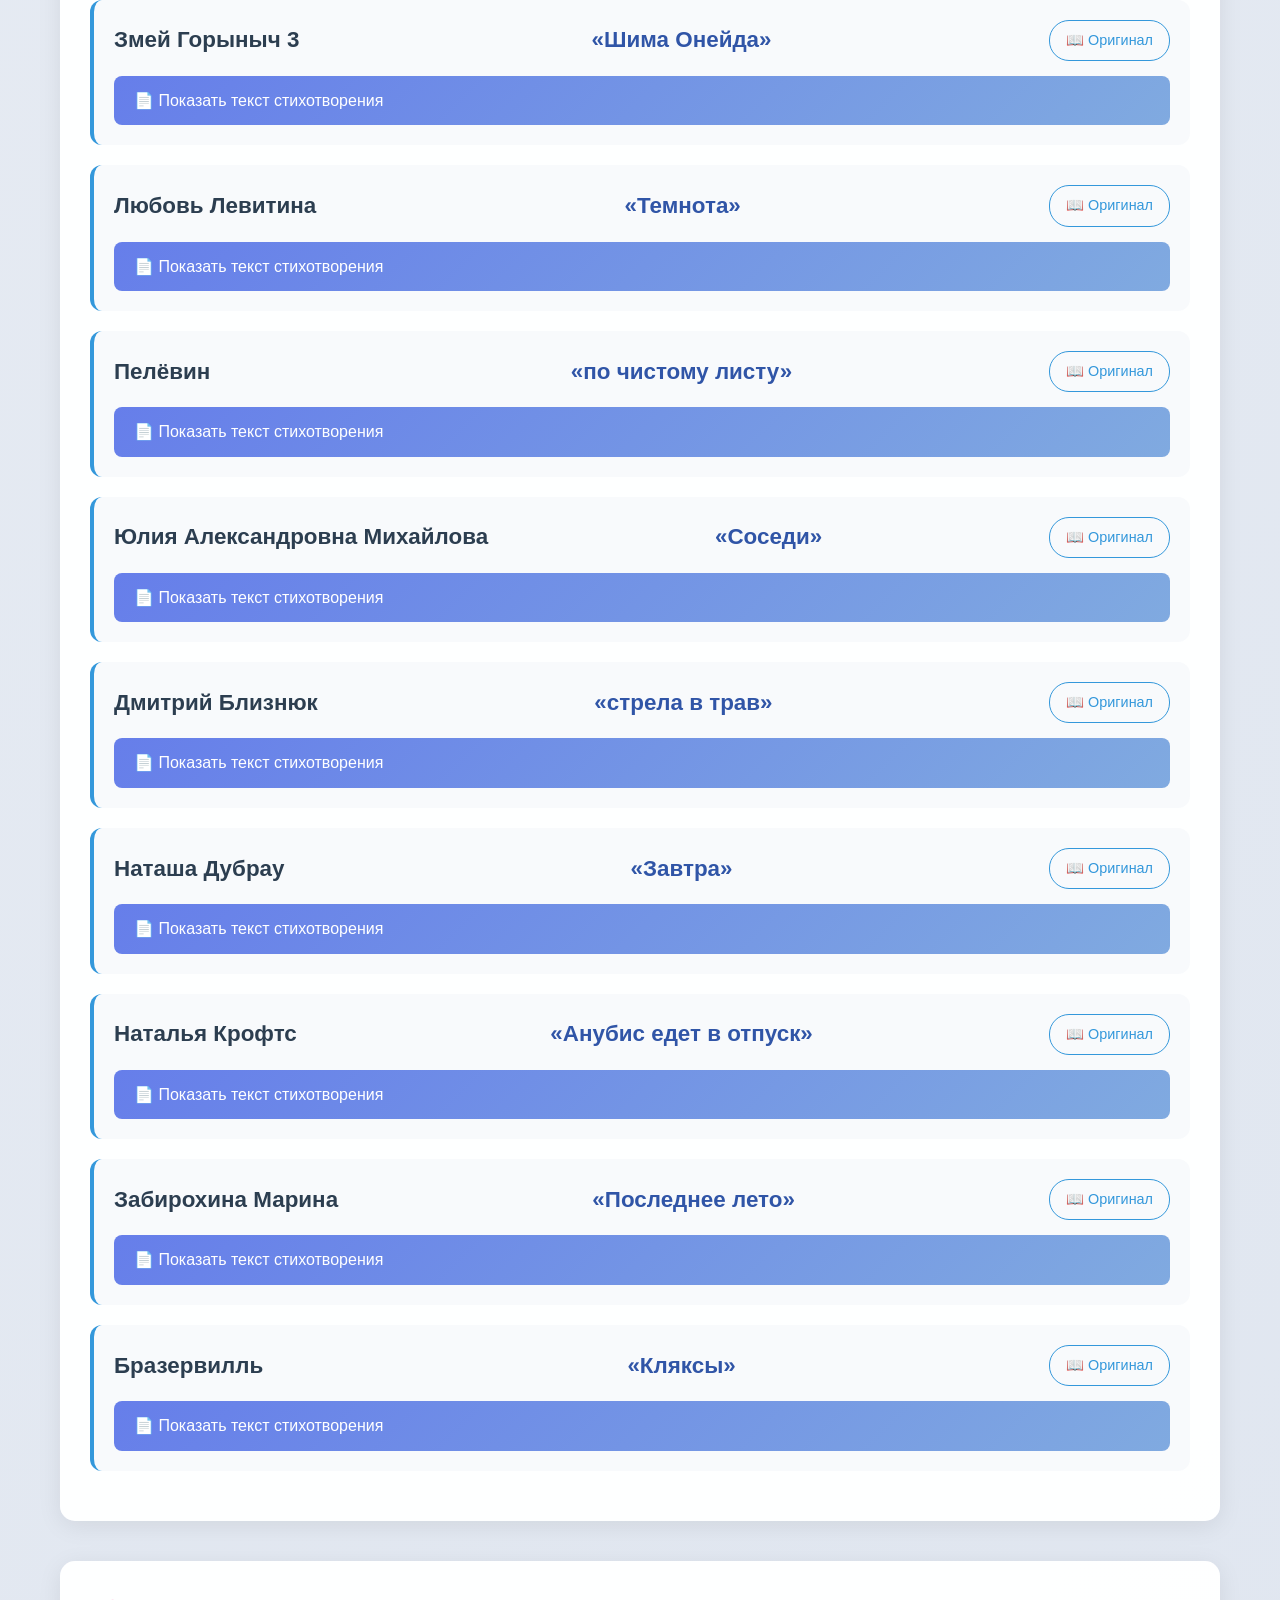
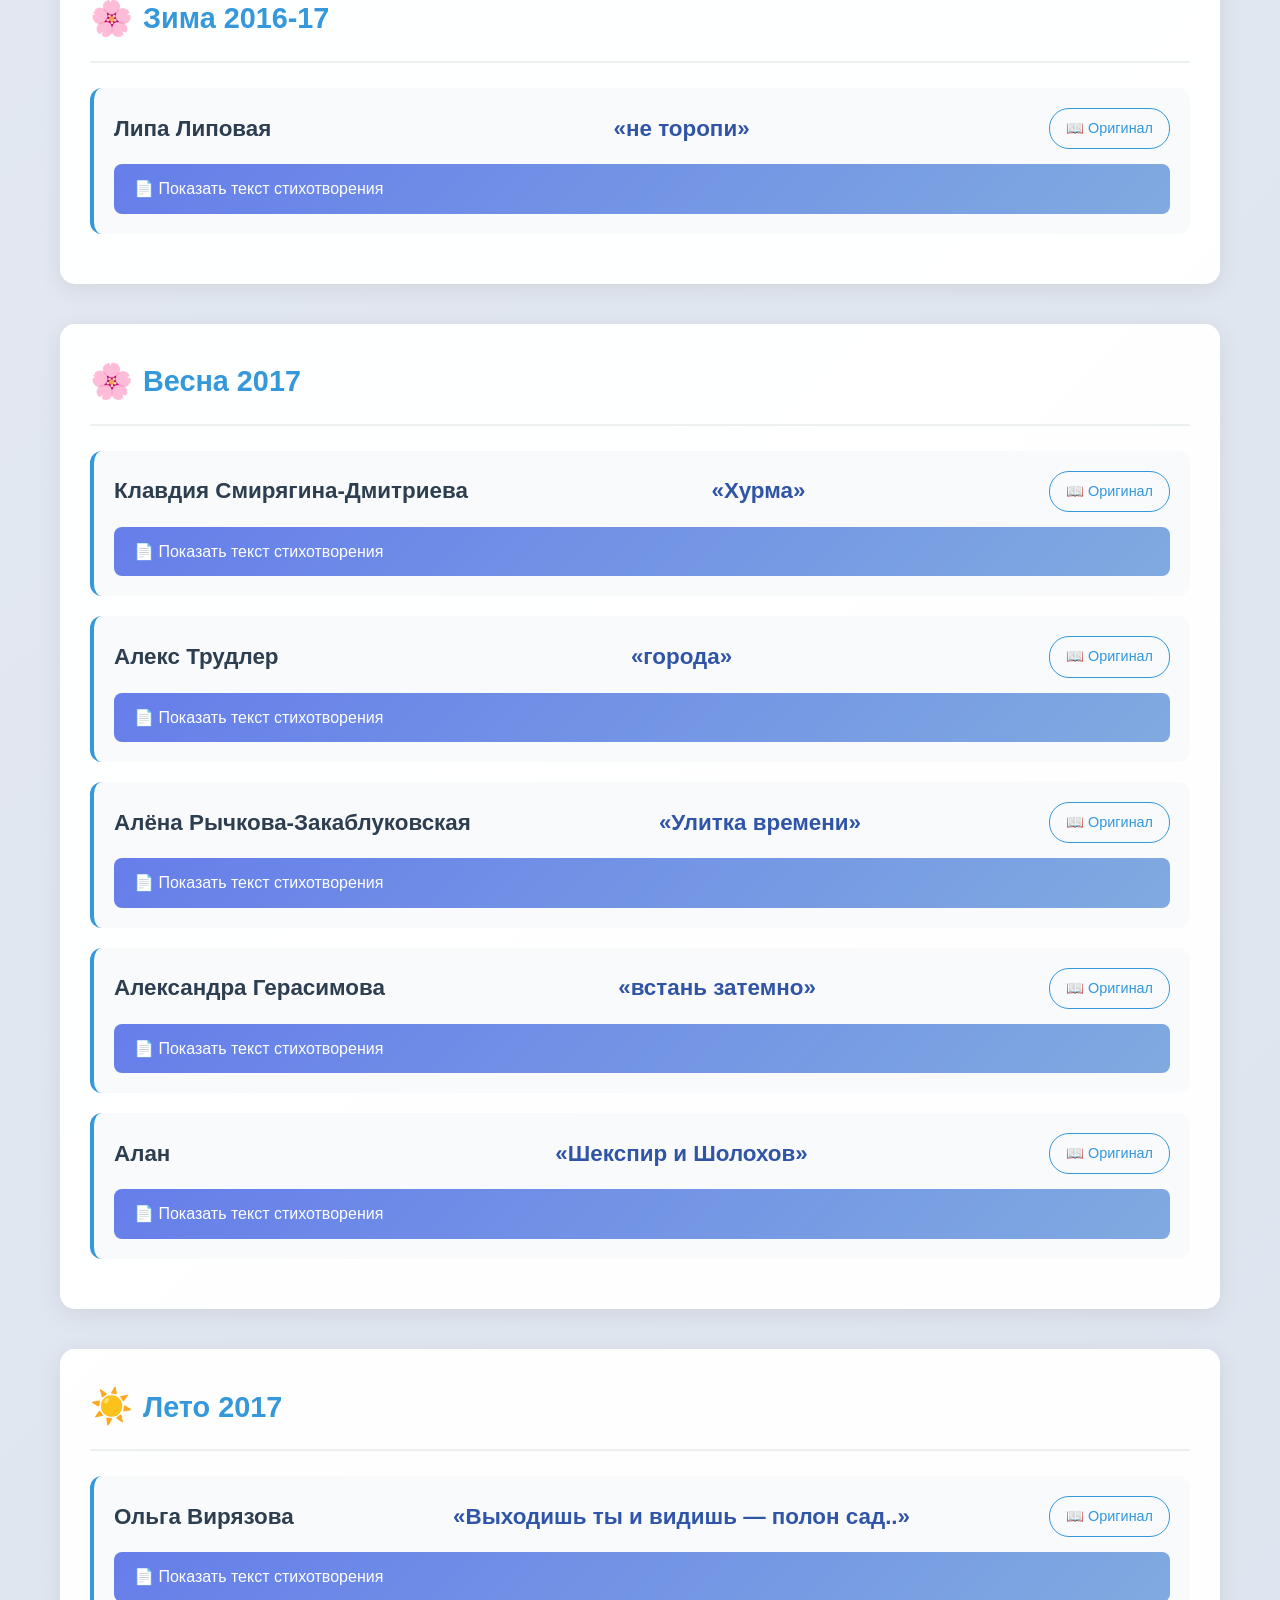
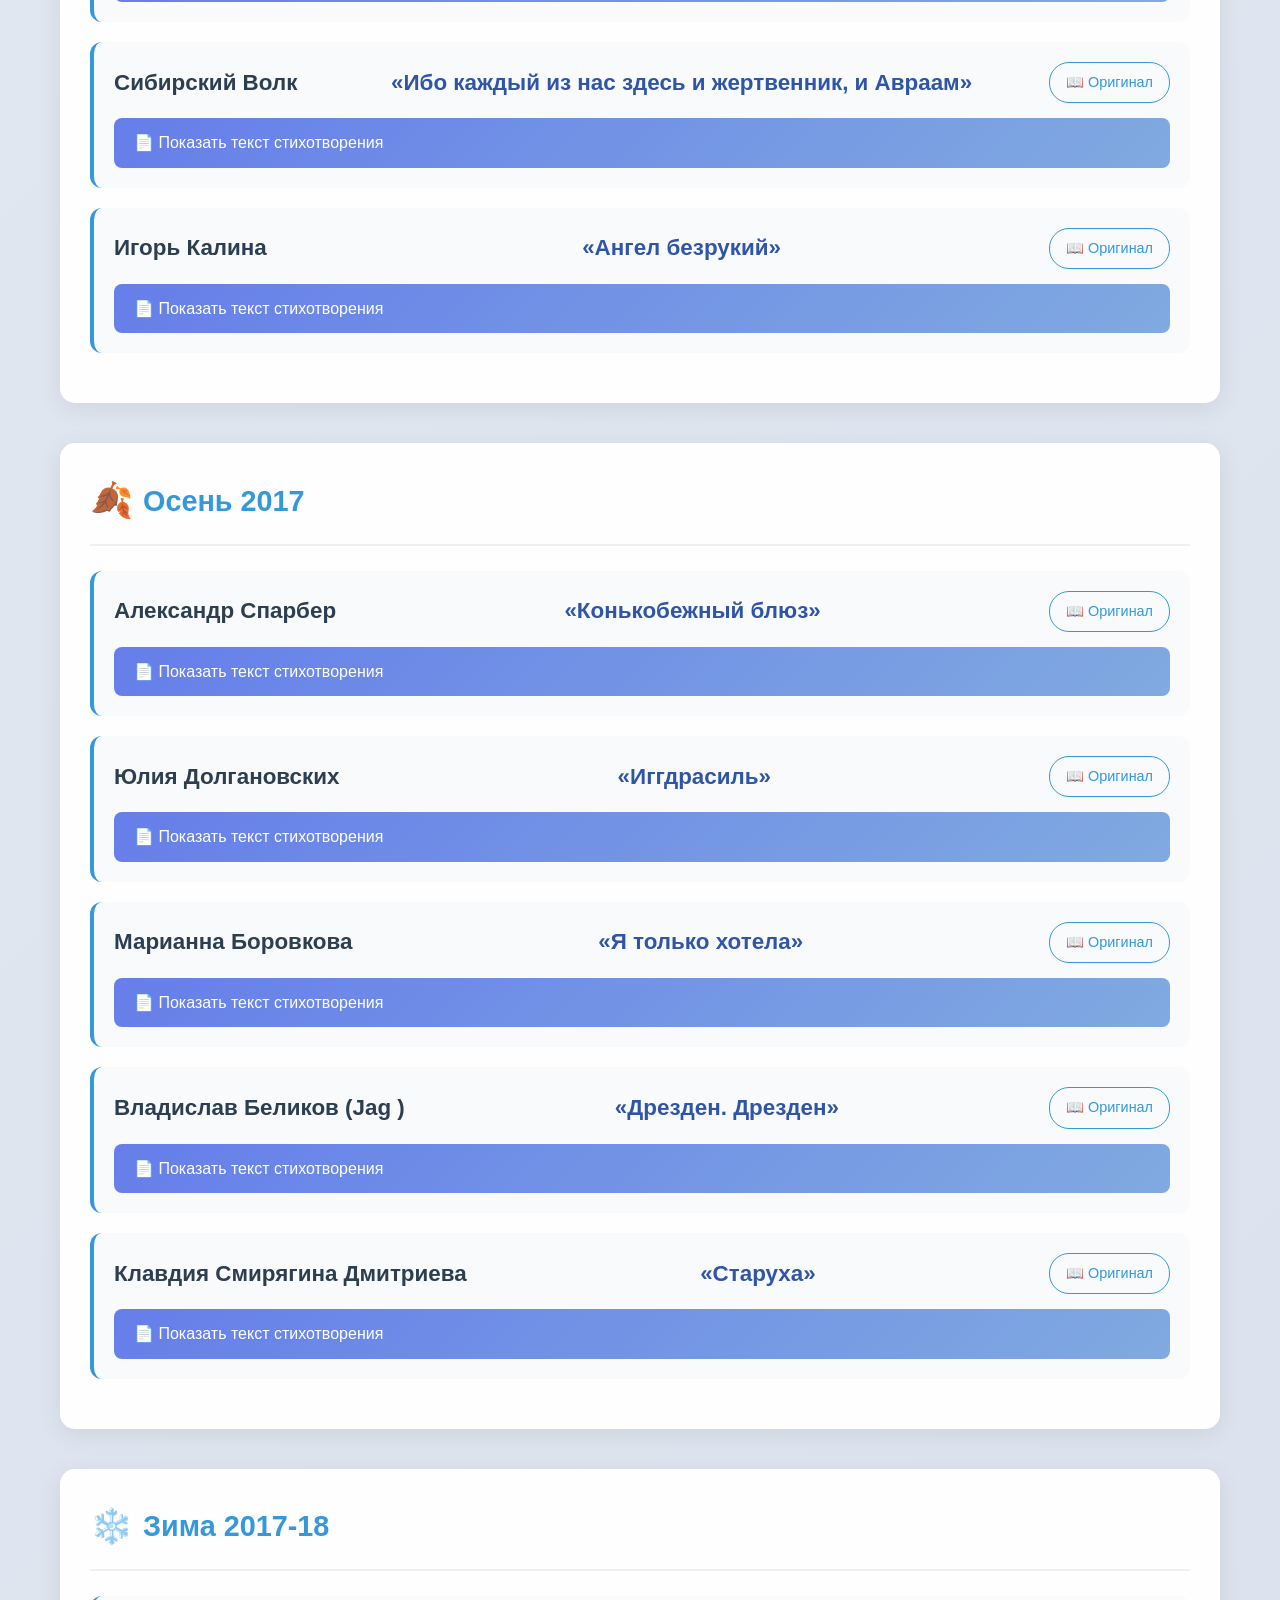
==== commit 8307feda: "Update index.html" ====
--- a/index.html
+++ b/index.html
@@ -5359,7 +5359,54 @@
 Да забыли имя.</div>
                     </details>
                 </div>
-            
+
+
+                <div class="poem-item">
+                    <div class="poem-header">
+                        <span class="poem-author">Александр Крупинин</span>
+                        <span class="poem-title">«Всю ночь шёл дождь»</span>
+                        <a href="http://stihi.ru/2025/08/15/4707" class="poem-link" target="_blank">📖 Оригинал</a>
+                    </div>
+                    <details>
+                        <summary>📄 Показать текст стихотворения</summary>
+                        <div class="poem-text">Всю ночь шел дождь, сверкали зеркала
+бескрайних луж. Лягушачий король
+приветствовал тебя в своих владеньях.
+Твоя кобыла медленно брела
+по пустошам глухим. Хихикал тролль,
+встречая двести пятый день рожденья.
+
+Пел Одихмантий, старый фантазёр
+на дереве, известном как ольха.
+У храма восемнадцатого века
+до Рождества Христова жгли костер.
+Там приносили в жертву петуха.
+Он черен был и жутко кукарекал.
+
+Пейзажей однотипных череда
+так надоела. Плачет пустельга,
+как будто жизнь потерянную кличет.
+На этом свете скучно, господа
+без тёплого ржаного пирога,
+без нежных дам, без жареных лисичек.
+
+Мой император, нам ли унывать!
+Дождю подставив красное лицо,
+на ослике плетусь я за тобою.
+Мы, говорят, подохли? Наплевать.
+Глянь, за спиною войско мертвецов
+построилось. Оно готово к бою.
+
+Под знаменем двугорбого орла
+вот скачет маршал Коц без головы,
+готов ввязаться в битву с прежним пылом
+и захватить  два брошеных села.
+Хотя мертвы, мы все давно мертвы,
+и ты, и я, и ослик, и кобыла.</div>
+                    </details>
+                </div>
+
+				
             </section>  			
         
         </div>
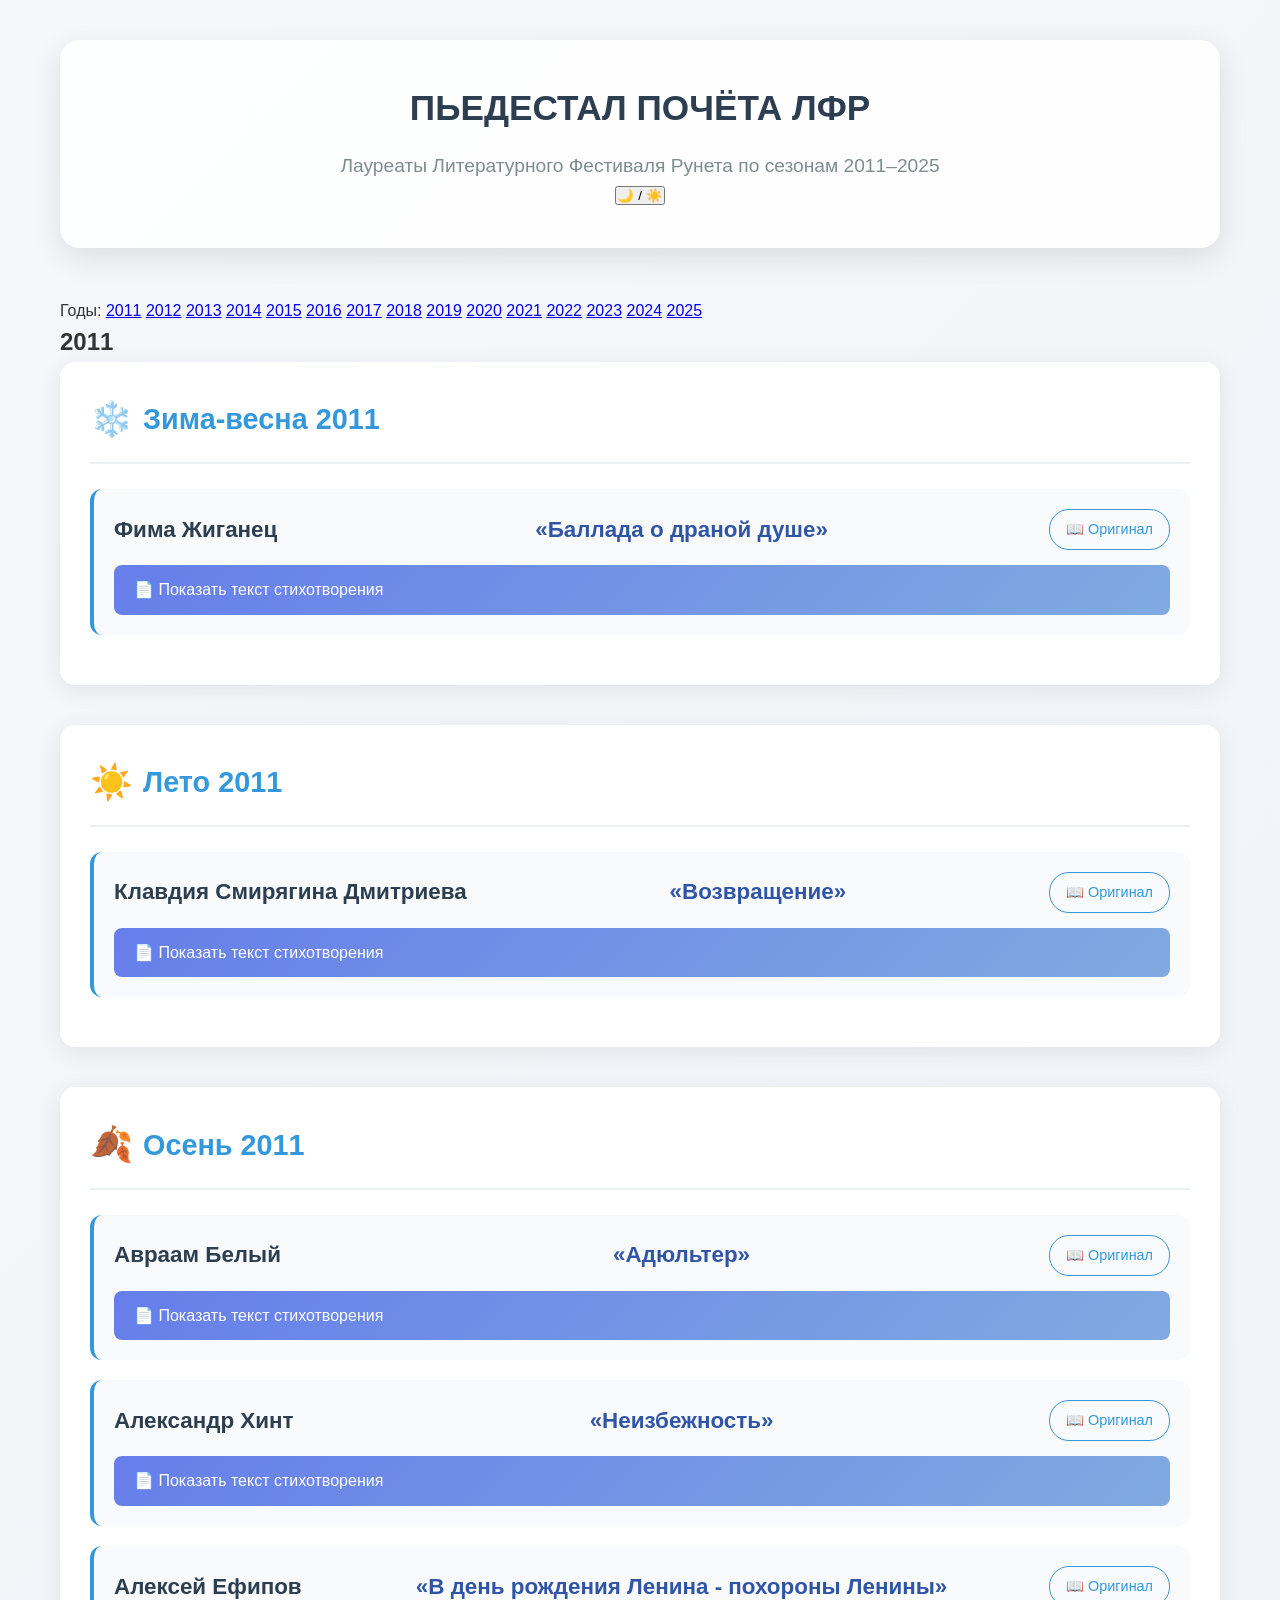
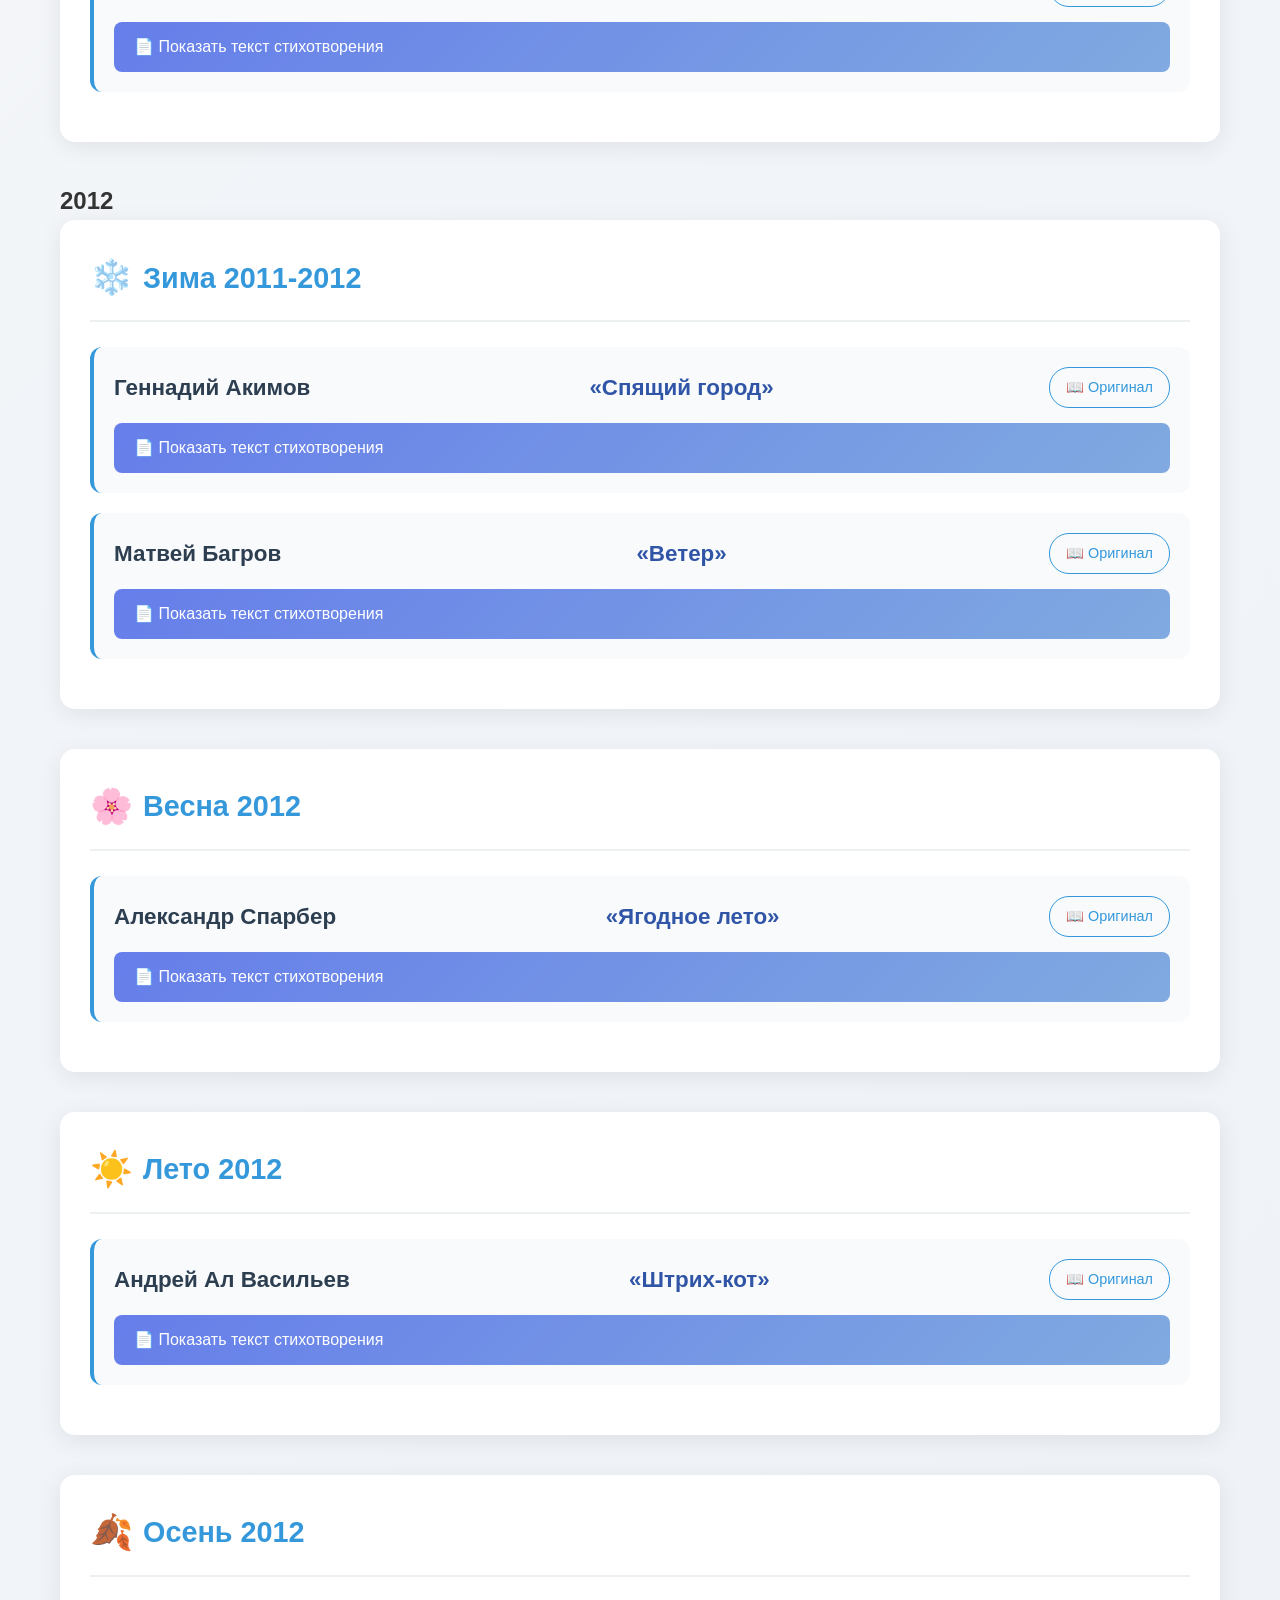
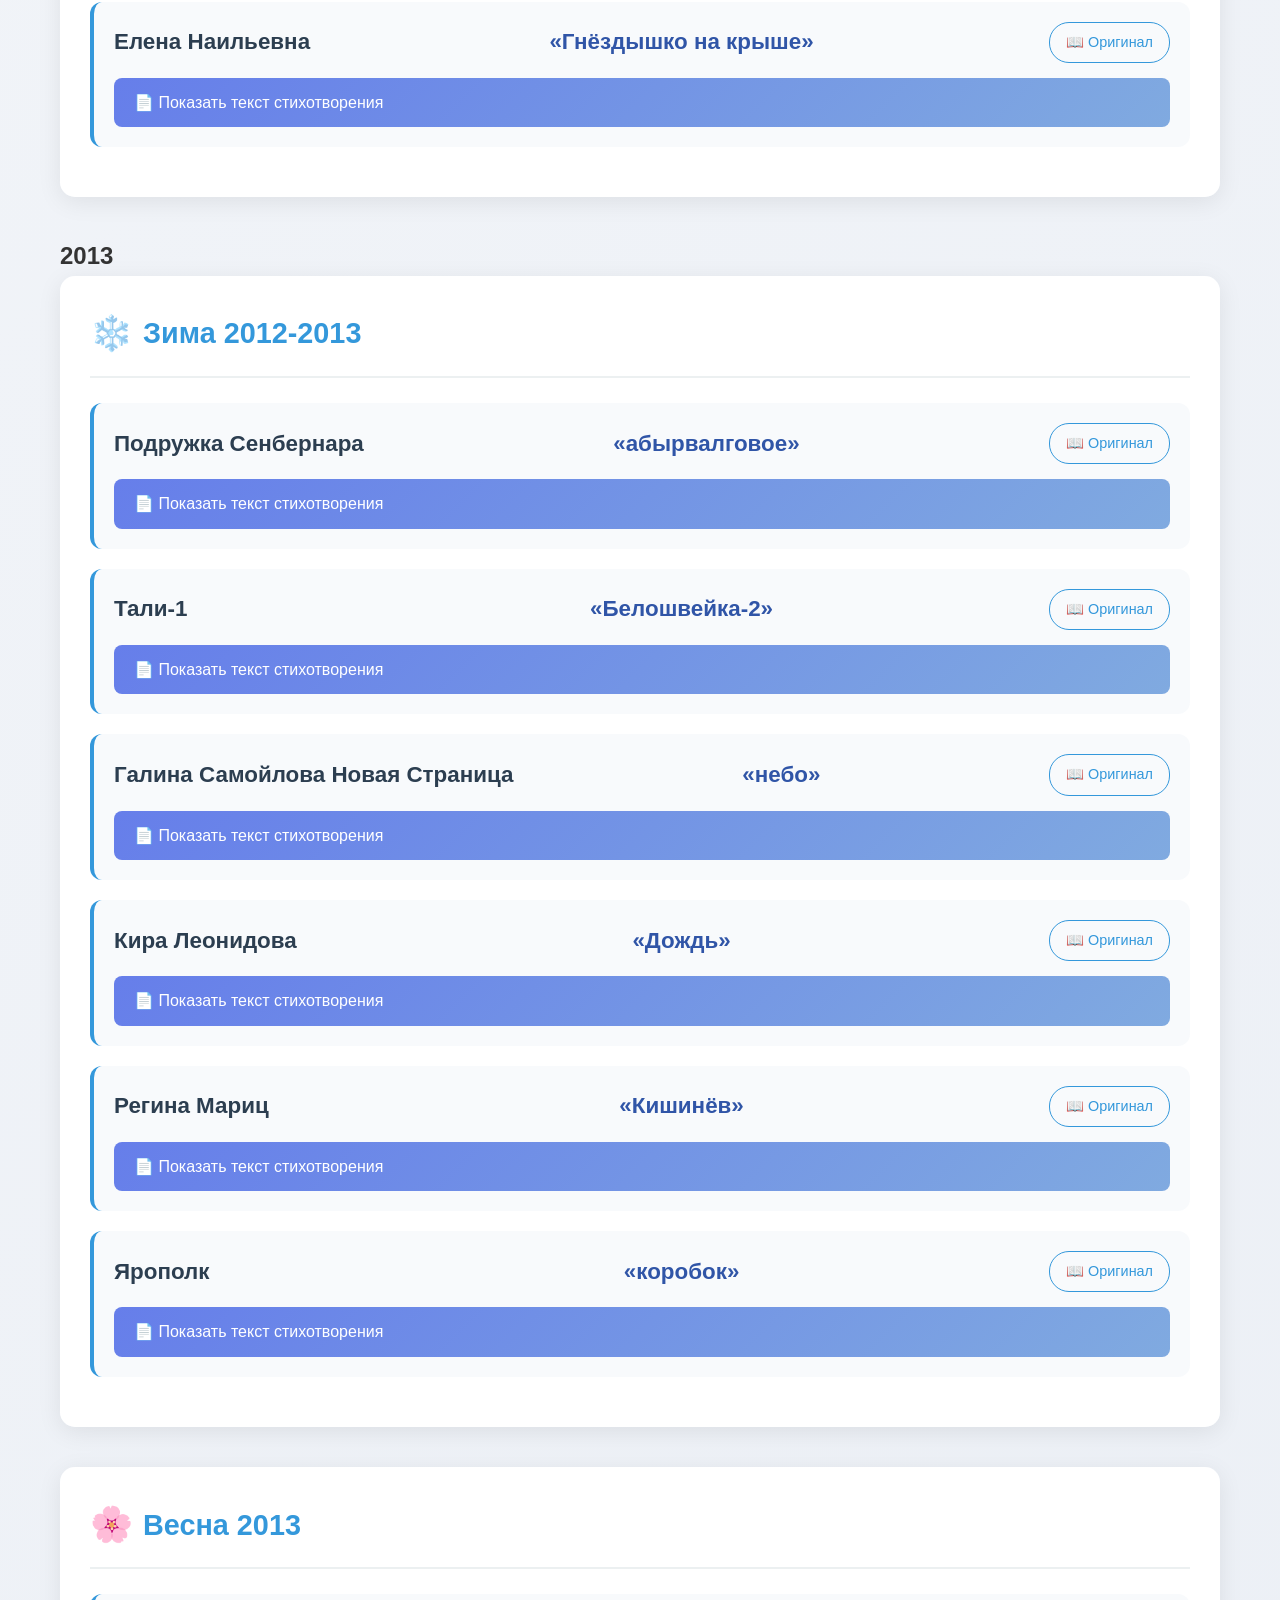
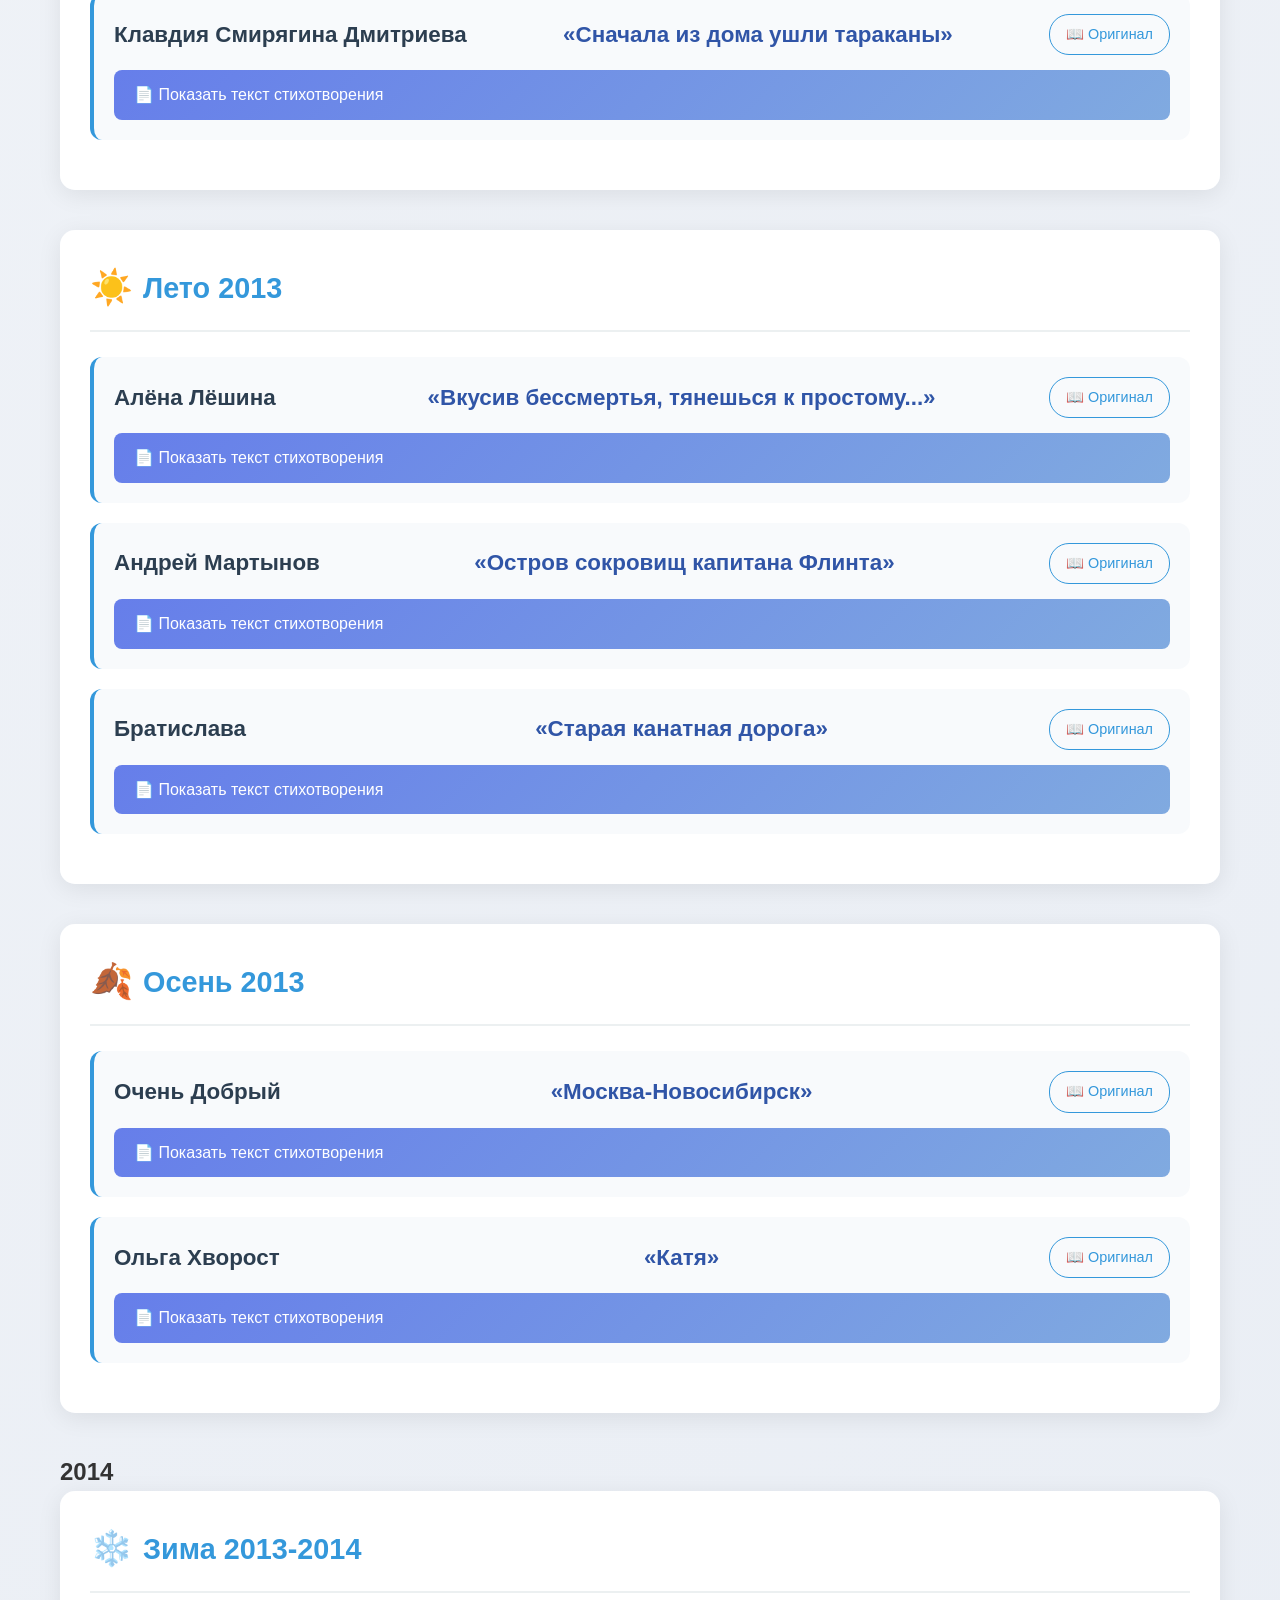
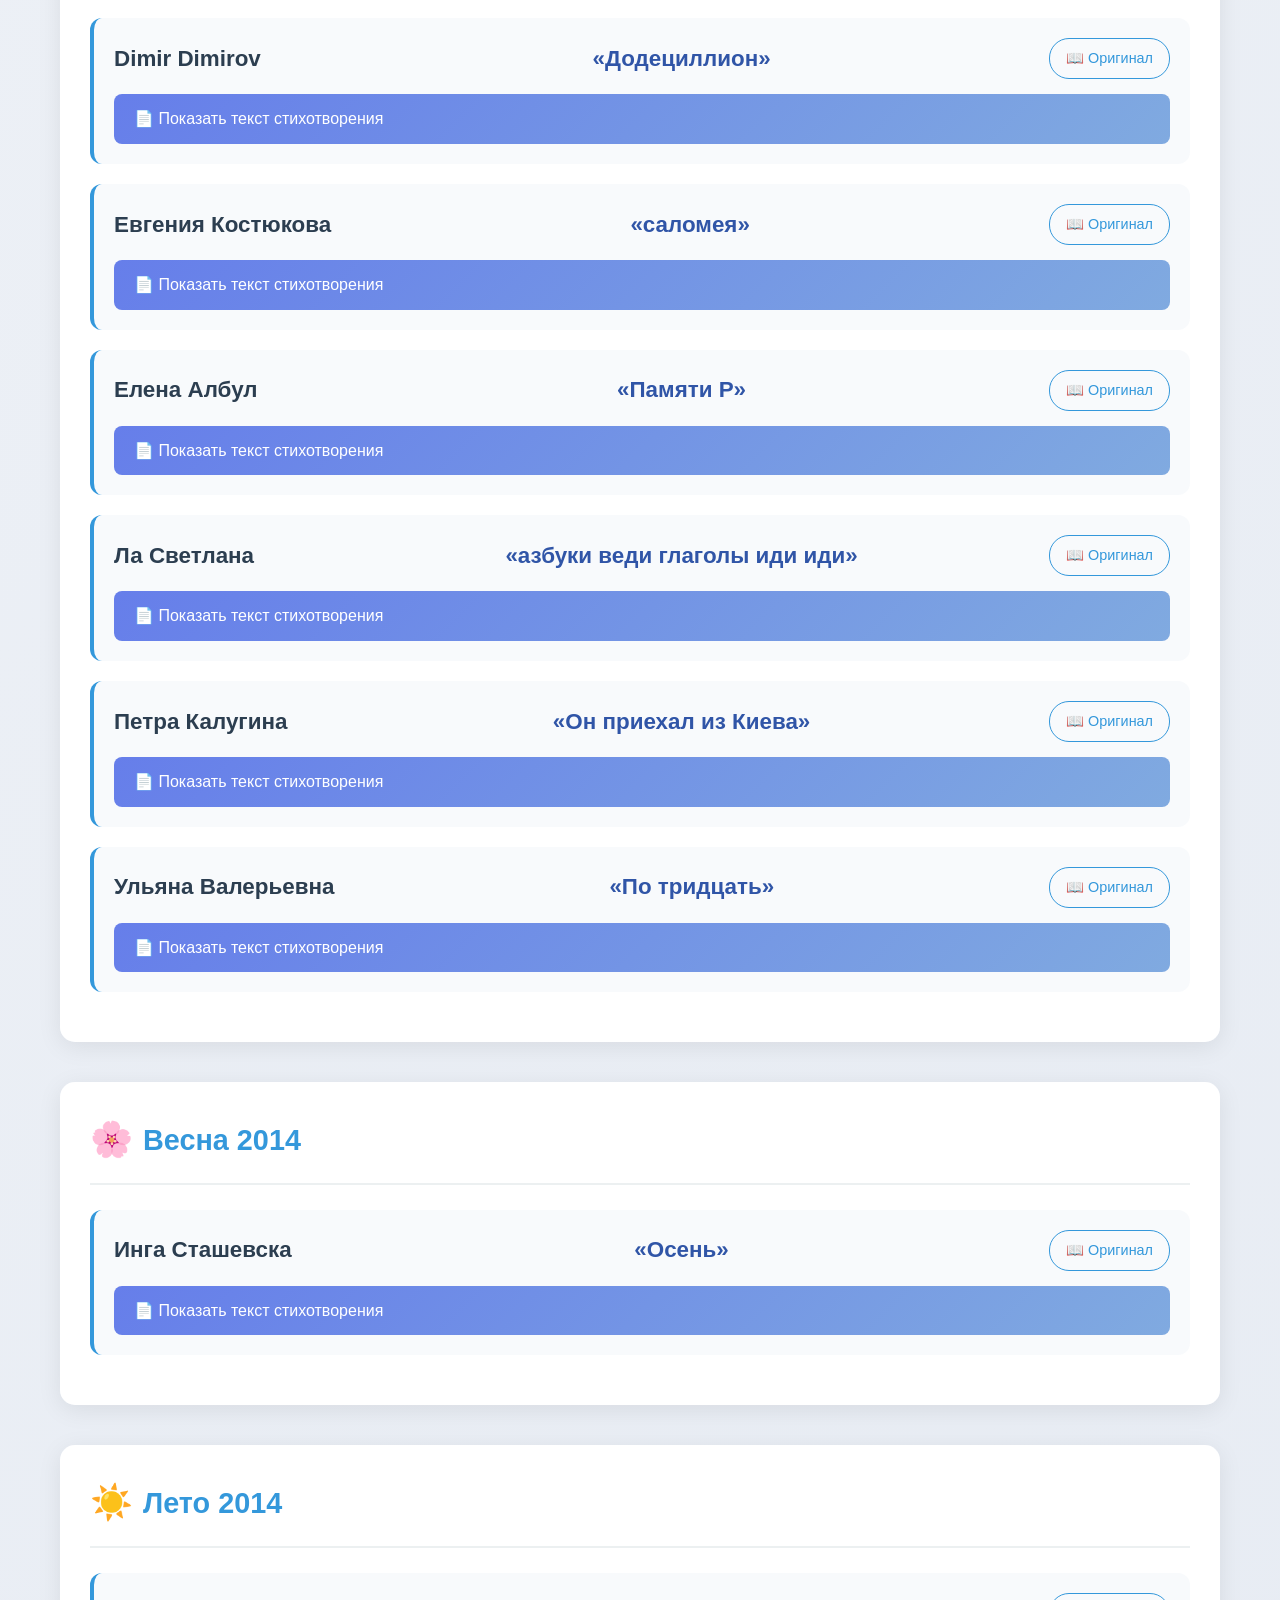
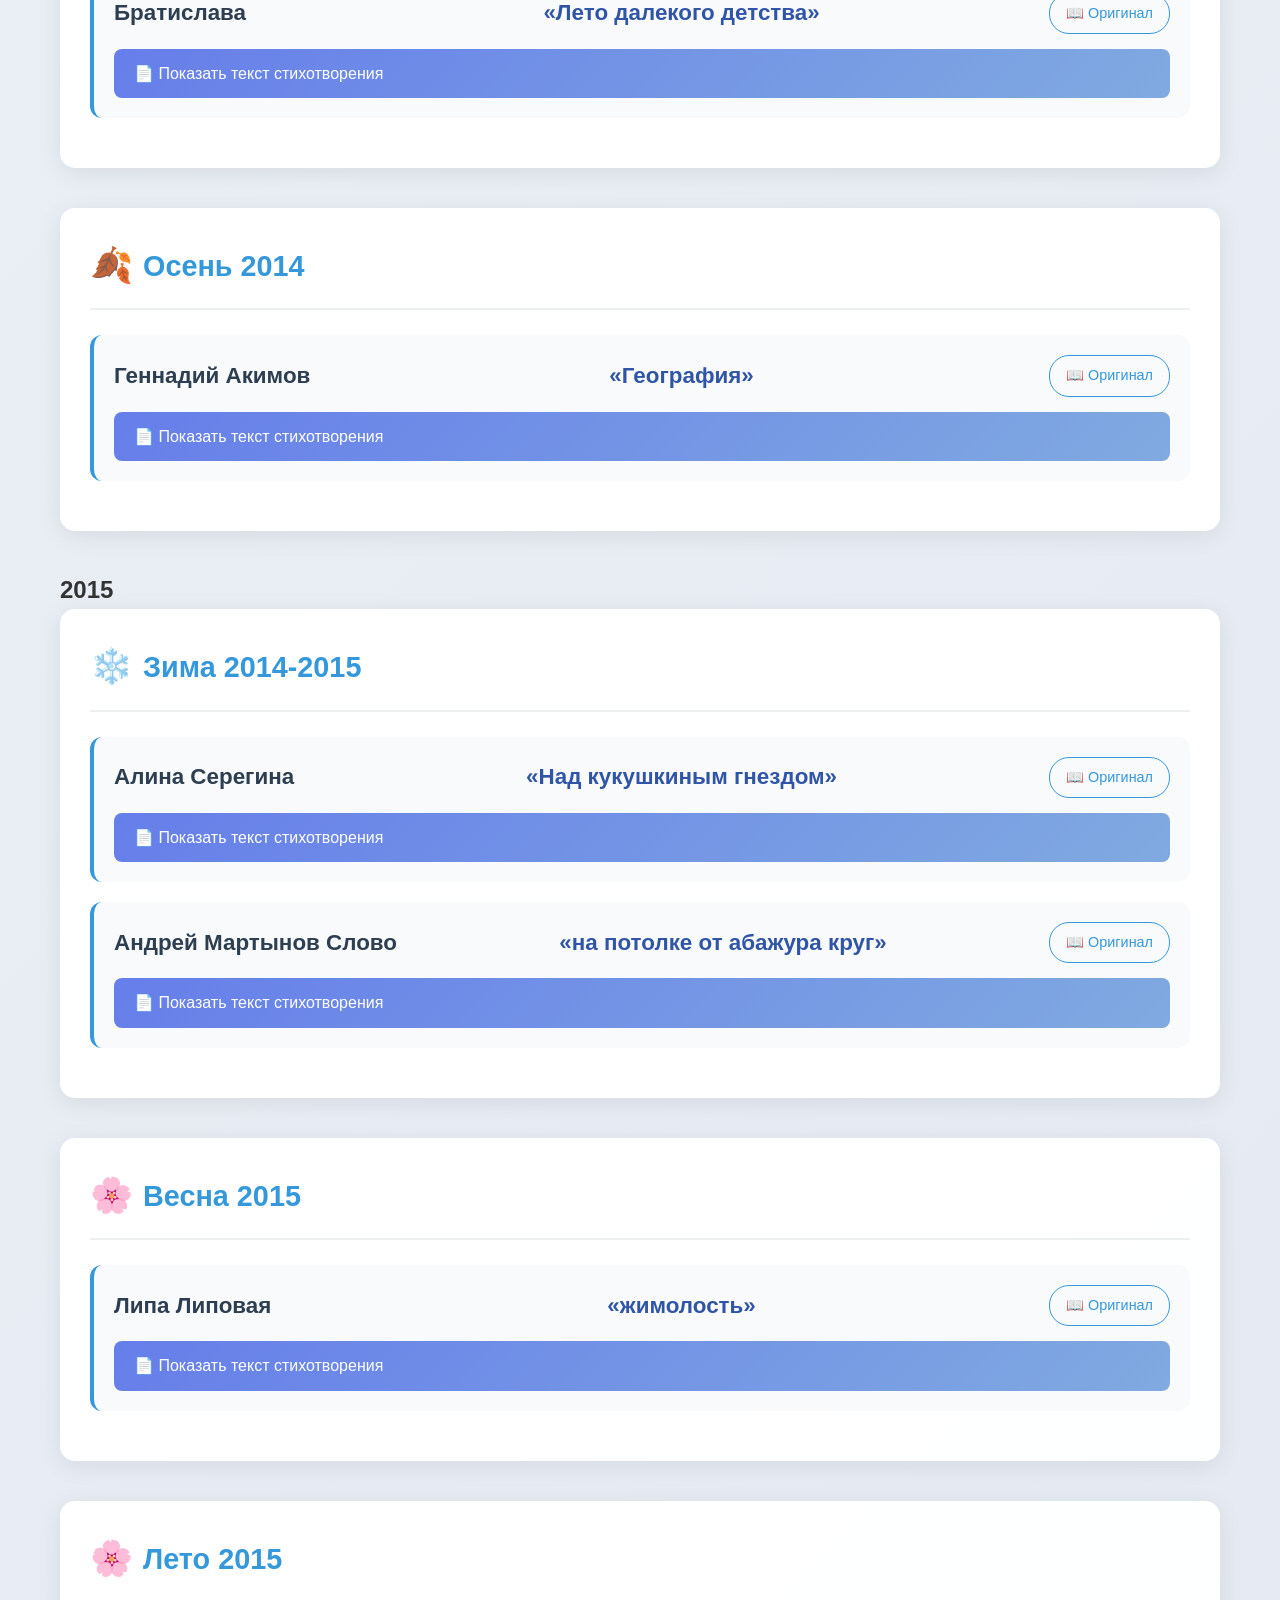
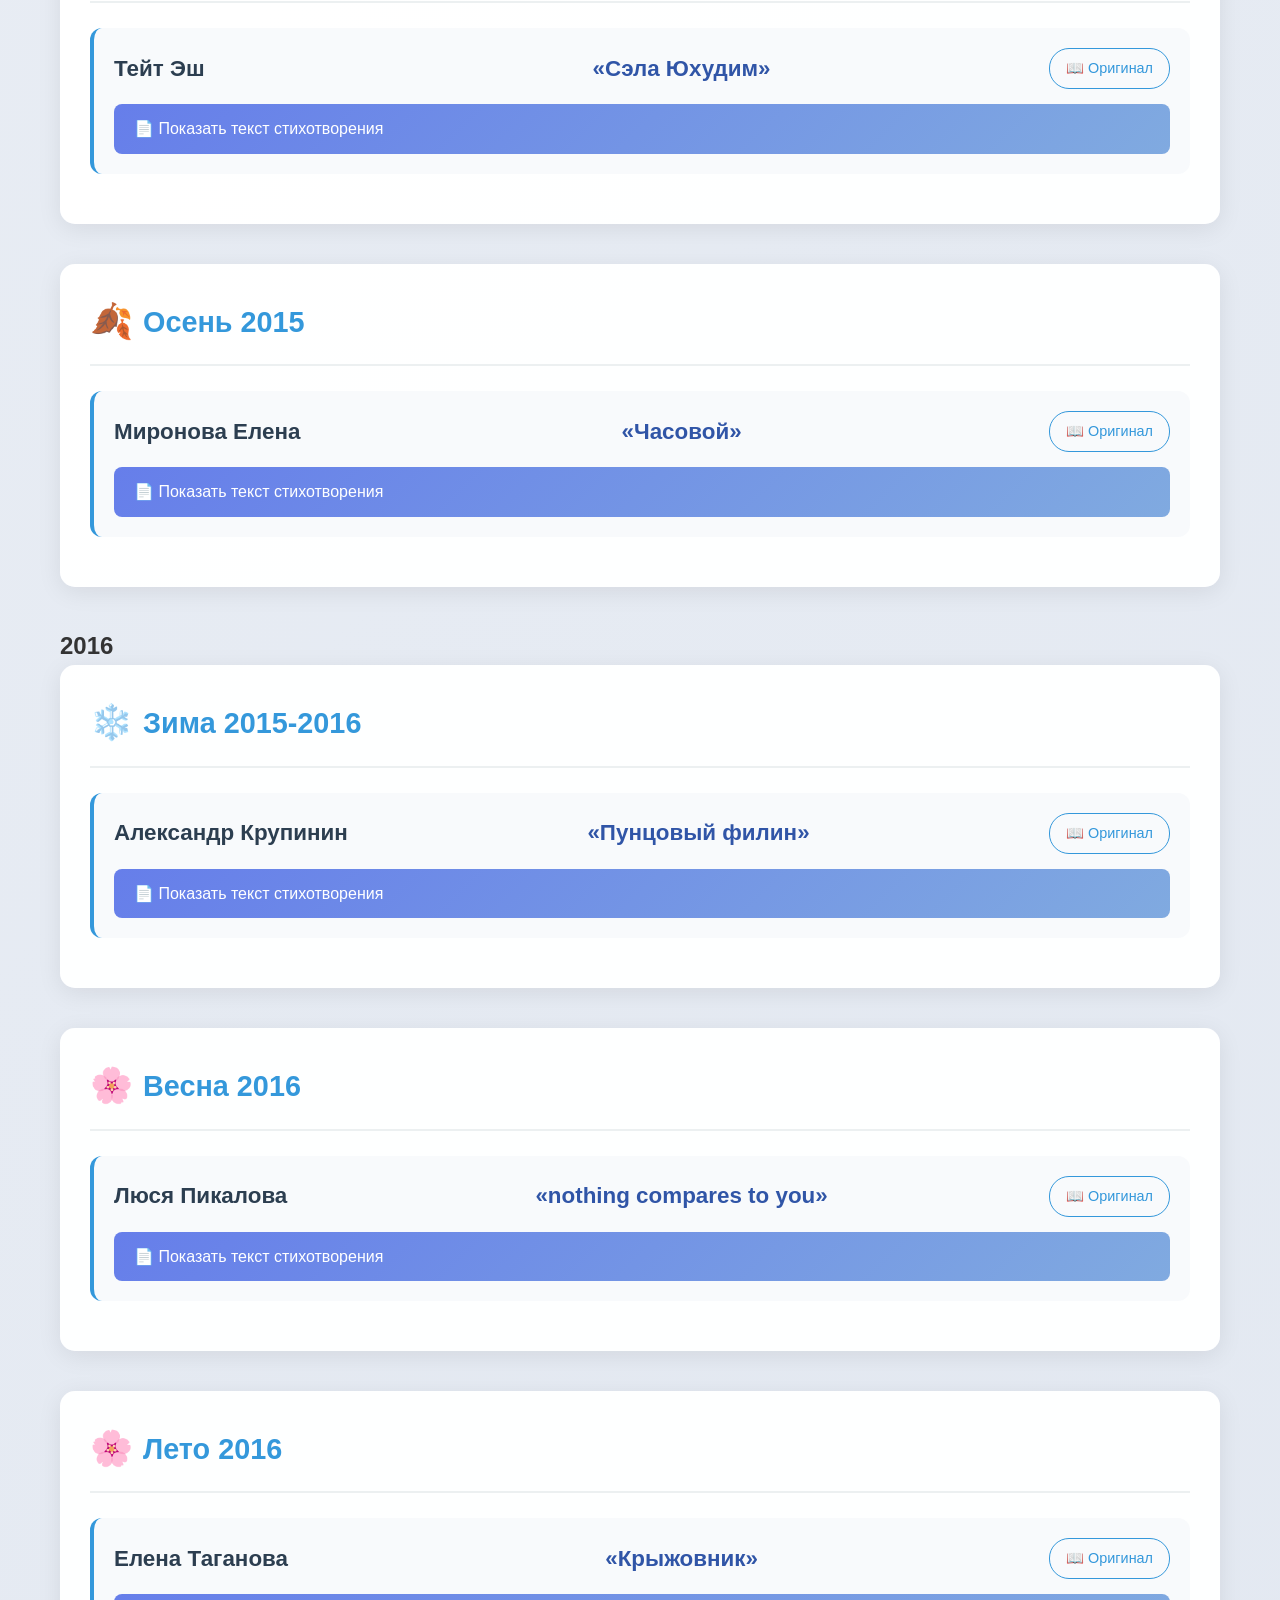
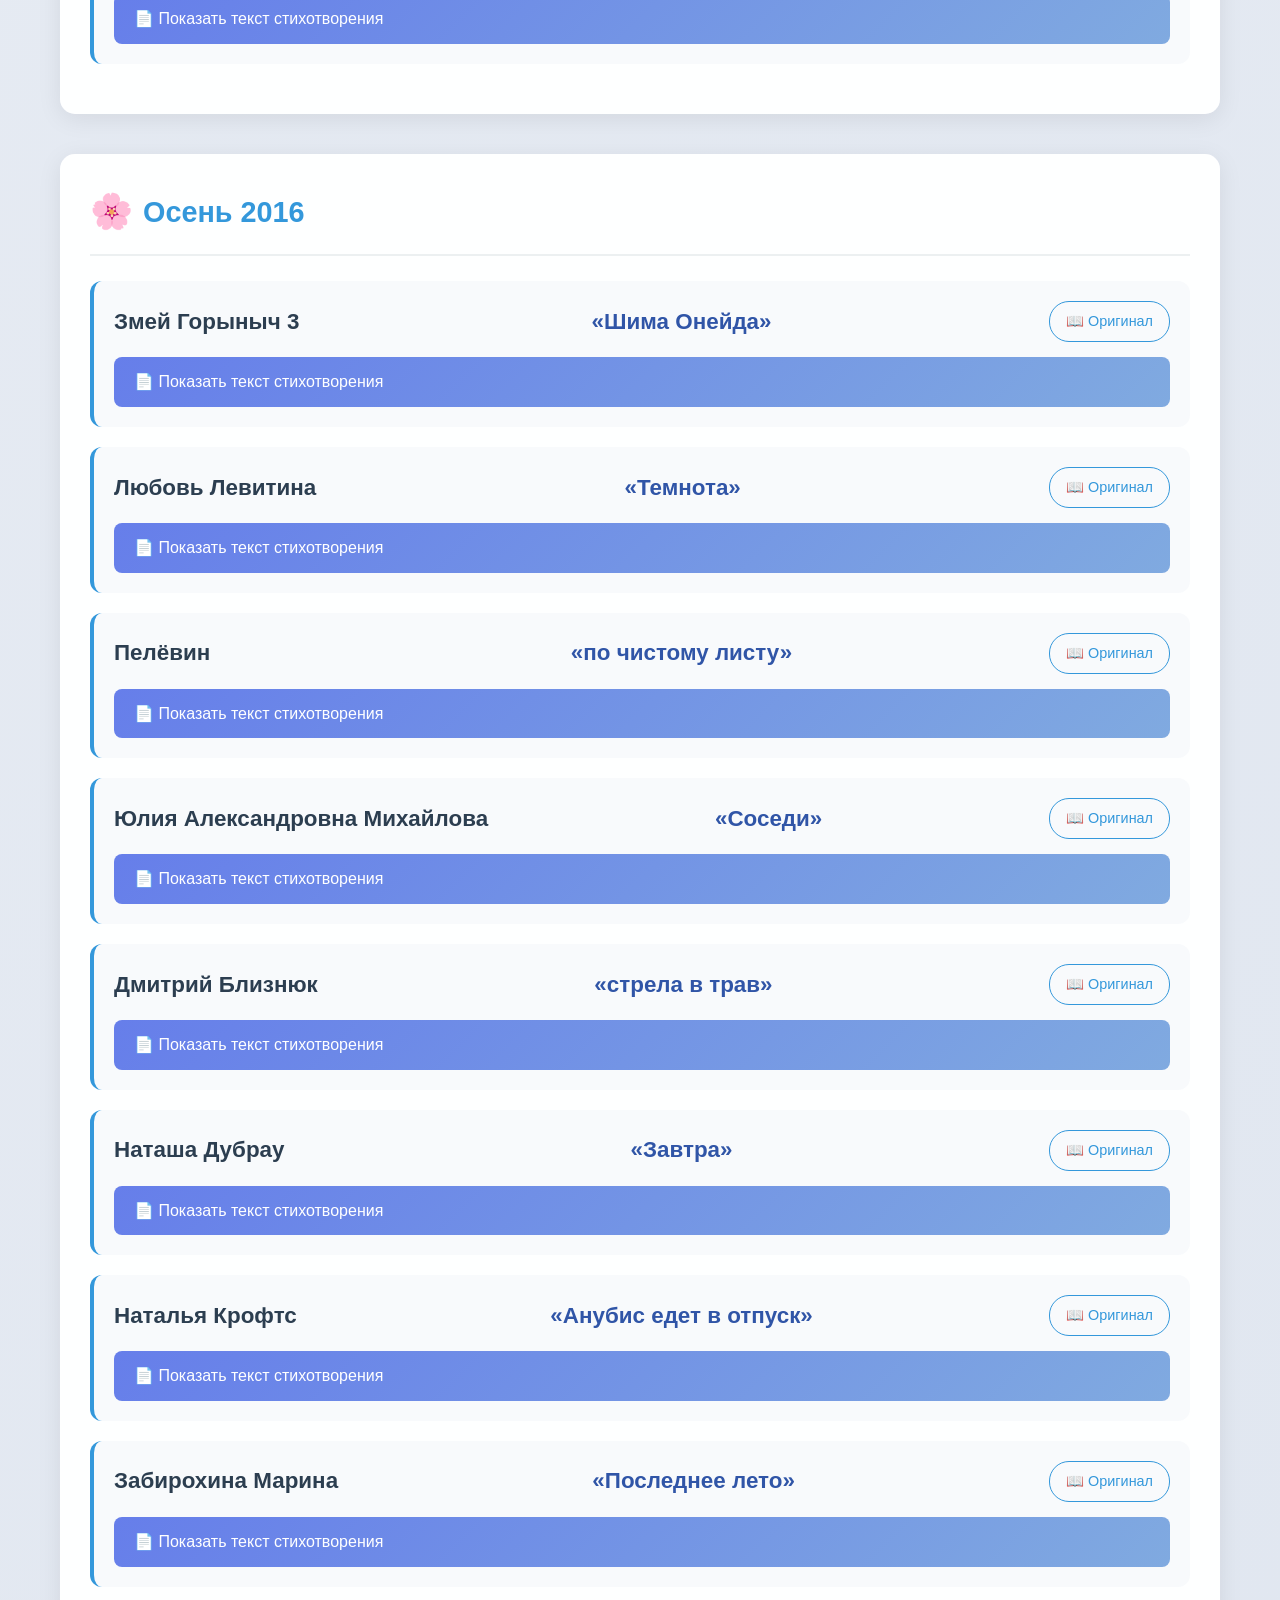
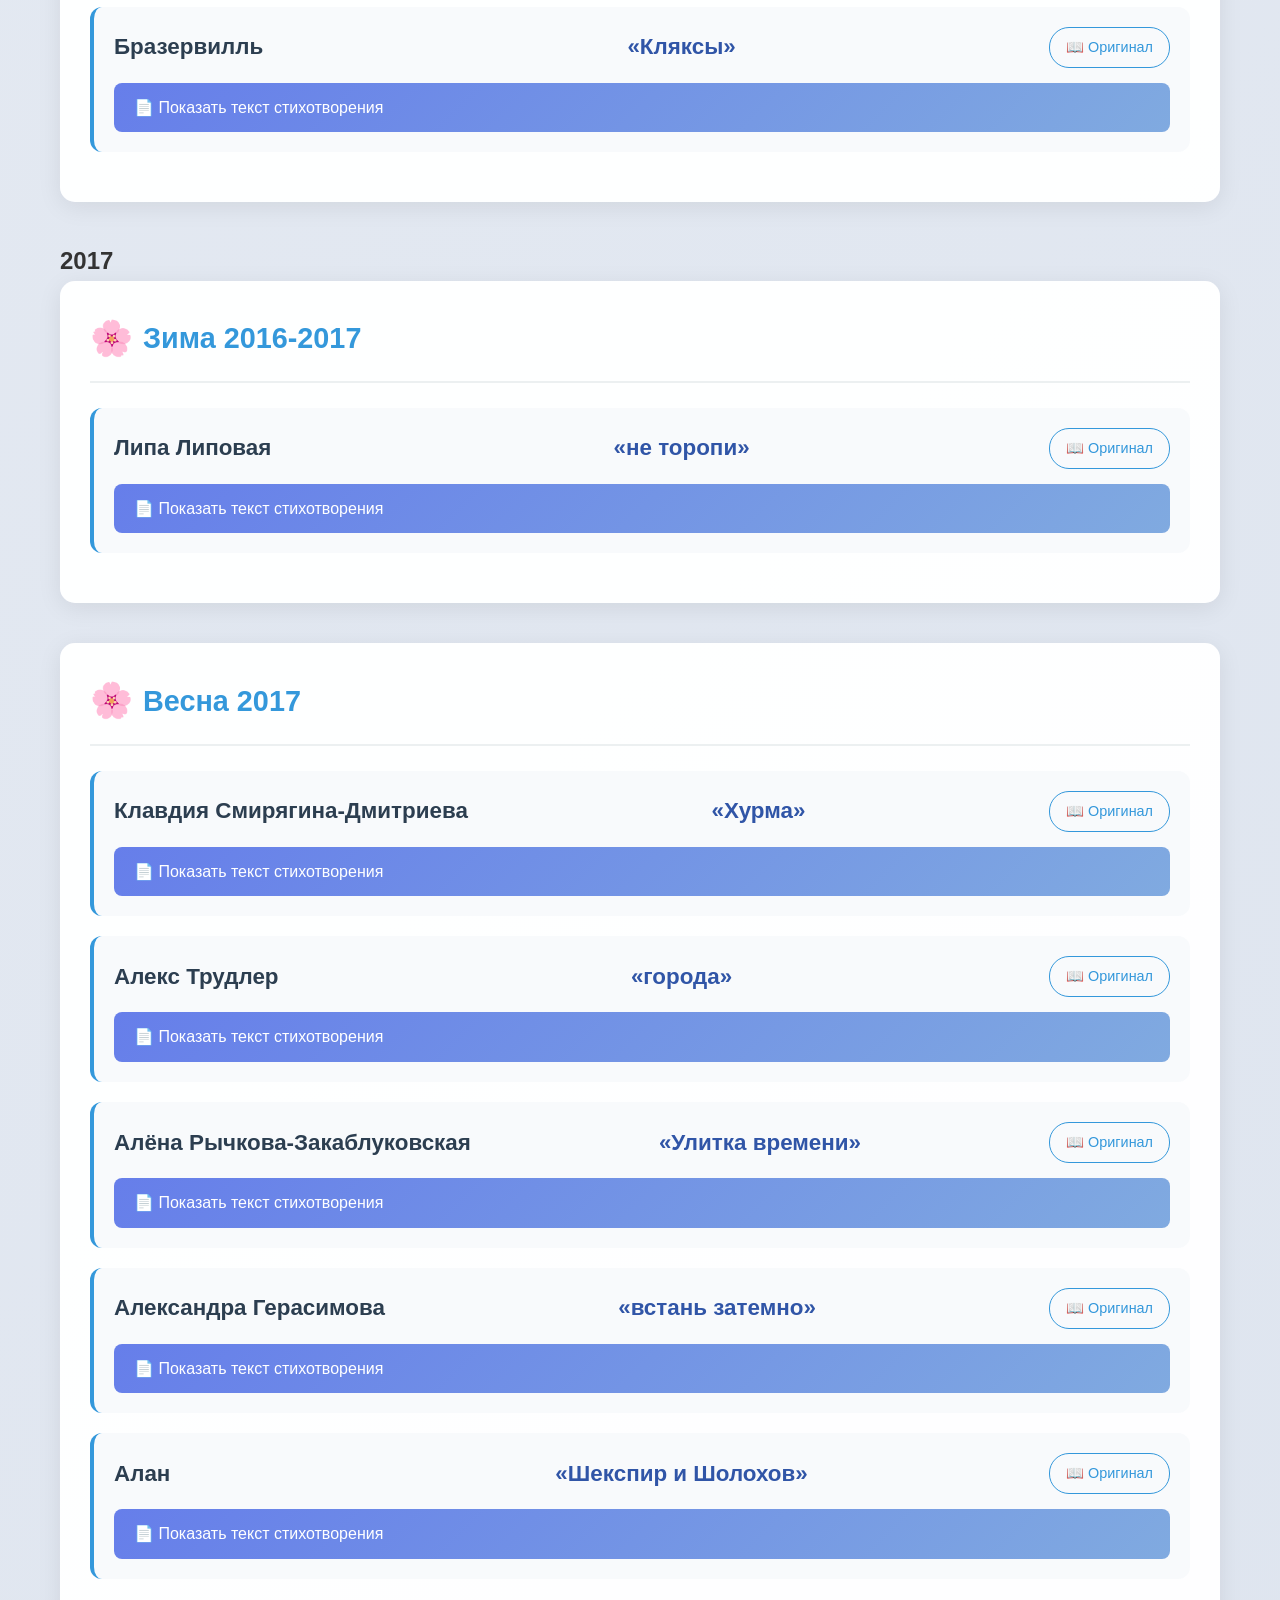
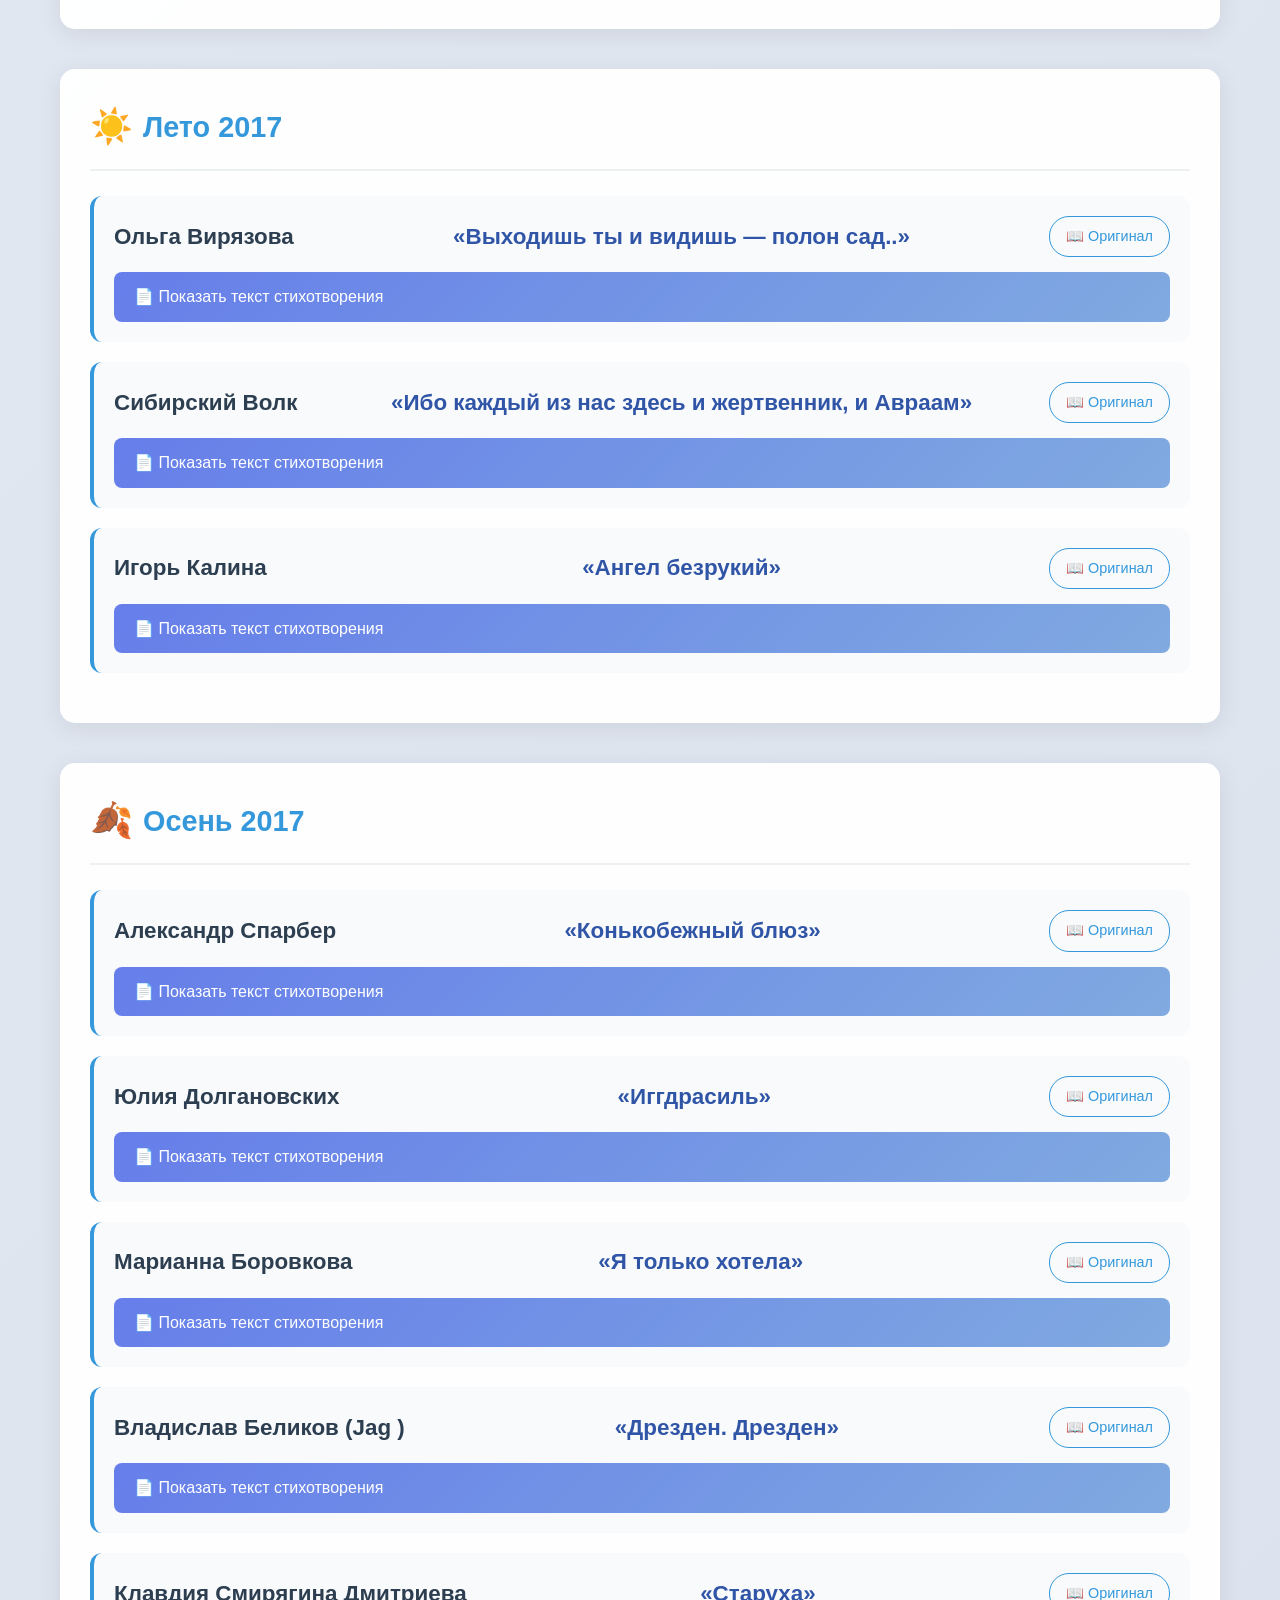
==== commit e3eee35e: "Update index.html" ====
--- a/index.html
+++ b/index.html
@@ -7,13 +7,36 @@
     <title>Пьедестал почета ЛФР</title>
 </head>
 <body>
-    <div class="container">
-        <div class="header">
-            <h1>📚 ПЬЕДЕСТАЛ ПОЧЕТА ЛФР</h1>
-            <p>Лауреаты Литературного Фестиваля Рунета по сезонам 2011-2025</p>
-        </div>
-        
-        <div class="content">
+    <main class="container">
+    <header class="header">
+        <h1>ПЬЕДЕСТАЛ ПОЧЁТА ЛФР</h1>
+        <p>Лауреаты Литературного Фестиваля Рунета по сезонам 2011–2025</p>
+	<button id="themeToggle" class="theme-toggle" aria-label="Переключить тему">
+    🌙 / ☀️
+</button>
+    </header>
+
+
+<nav class="year-nav">
+    <span>Годы:</span>
+    <a href="#y2011">2011</a>
+    <a href="#y2012">2012</a>
+    <a href="#y2013">2013</a>
+    <a href="#y2014">2014</a>
+    <a href="#y2015">2015</a>
+    <a href="#y2016">2016</a>
+    <a href="#y2017">2017</a>
+    <a href="#y2018">2018</a>
+    <a href="#y2019">2019</a>
+    <a href="#y2020">2020</a>
+    <a href="#y2021">2021</a>
+    <a href="#y2022">2022</a>
+    <a href="#y2023">2023</a>
+    <a href="#y2024">2024</a>
+    <a href="#y2025">2025</a>
+</nav>
+
+<h2 id="y2011" class="year-title">2011</h2>
 
             <section class="season-section">
                 <h2 class="season-title ">Зима-весна 2011</h2>
@@ -312,6 +335,9 @@
                 
             
             </section>
+
+
+<h2 id="y2012" class="year-title">2012</h2>
         
             <section class="season-section">
                 <h2 class="season-title ">Зима 2011-2012</h2>
@@ -336,7 +362,7 @@
 спят дервиш и султан, воришка и визирь...
 возьми меня с собой, весёлый караванщик,
 я знаю: ты — мираж, но всё-таки возьми.
-моя любовь не здесь, моя любовь —  наяда
+моя любовь не здесь, моя любовь —  наяда
 в стране холодных рек, на ласковой блесне.
 давай пойдём туда путями шелкопряда:
 мы свидеться должны,
@@ -356,7 +382,7 @@
 станет тишина 
 пронизанная мелкой жёлтой пылью,
 наполненная шорохом надкрылий внутри как будто целого бревна.
-И ветер ветви тронул. первый раз.  
+И ветер ветви тронул. первый раз.  
 
 А после смерти...
 (правда? я - уже?
@@ -402,7 +428,7 @@
 с миской синей в руке под приветственный писк комариный
 на охоту по ягоду, разну и всяку, иду
 
-Комары-жужуны, вы, пожалуйста,  очень не жальте
+Комары-жужуны, вы, пожалуйста,  очень не жальте
 пожалейте, ребята- зверята, покуда я тут
 копошусь, аки тать, и мои разноцветные пальцы
 подбирают, цепляют, хватают и в миску кладут
@@ -526,9 +552,11 @@
                 </div>
             
             </section>
-        
-            <section class="season-section">
-                <h2 class="season-title ">Зима 2012-13</h2>
+
+<h2 id="y2013" class="year-title">2013</h2>        
+
+            <section class="season-section">
+                <h2 class="season-title ">Зима 2012-2013</h2>
         
                 <div class="poem-item">
                     <div class="poem-header">
@@ -620,12 +648,12 @@
                         <div class="poem-text">- Баушка, барин идет за сохой -
 В белой рубахе, босой, бородатый!
 - Вот я тебя ухвачу за вихор
-Да оттаскаю,  невежа.
+Да оттаскаю,  невежа.
 Брысь в хату!
 Ишь, разорался..Вдруг мыслю спугнешь –
-Барин наш думает думу и  пашет.
+Барин наш думает думу и  пашет.
 Эх, уродится бурьян, а не рожь.
-Барская блажь!  Да-тко дело не наше.
+Барская блажь!  Да-тко дело не наше.
 ..Полдень. Вдали ребятня гомонит,
 Куры копаются в пыльном пырее.
 Старец бредет за сохой, а над ним -
@@ -809,27 +837,27 @@
                         <div class="poem-text">вкусив бессмертья, тянешься к простому, 
 смородина так пахнет под дождем, 
 извилистая тропка вьется к дому, 
-его достигший - заново  рожден,  
-
-войти, нащупав мокрыми  ногами  
+его достигший - заново  рожден,  
+
+войти, нащупав мокрыми  ногами  
 скрипучий пол, во тьме найти свечу...
-и вот уже ты печку  разжигаешь, 
+и вот уже ты печку  разжигаешь, 
 а я, пригревшись рядышком, молчу,
 
 молчу о том, что чувствуется терпко: 
 какое это счастье, Боже мой, 
-смотреть, как ты в огонь бросаешь  щепки, 
+смотреть, как ты в огонь бросаешь  щепки, 
 взъерошенный и мокрый, но живой, 
 
 какое это счастье пить из кружек
-горячее и дымное вино,  
+горячее и дымное вино,  
 смотреть, как дождь отхлестывает лужи, 
 а после, в упоении хмельном,
 
 бежать под дождь, смеяться сумасшедше, 
-и жадно есть смородину с куста...  
+и жадно есть смородину с куста...  
 какое это счастье для пришедших 
-с той стороны Калинова моста  
+с той стороны Калинова моста  
 
 http://www.stihi.ru/2013/10/17/7454
 
@@ -850,7 +878,7 @@
                         <summary>📄 Показать текст стихотворения</summary>
                         <div class="poem-text">Дарби МакГроу, подай мне рому
 
-Шхуна души  моей тонет, любезнейший Дарби.
+Шхуна души  моей тонет, любезнейший Дарби.
 Боль, как таран, сокрушает шпангоуты рёбер.
 Нынче за шкуру свою я и пенса не дал бы,
 с дьяволом даже на пару - не взял этот роббер.
@@ -859,7 +887,7 @@
 в схватке не пала, наткнувшись на вражеский кортик -
 чтобы в порту околеть без малейшего смысла.
 Надо же было так образ геройский подпортить!
-         
+         
 Док под стоянку мне высмотри с видом на море -
 к шуму прибоя с рождения слух мой приучен.
 Ну, а случится за мной вдруг последовать вскоре,
@@ -878,7 +906,7 @@
 Впрочем - дерюгой укрыты мы, мягким ли пледом,
 то и другое однажды меняем на саван.
 Может и был пилигримами мир наш разведан -
-только не в том, что окажется  трепетным самым.
+только не в том, что окажется  трепетным самым.
 
 Помнишь картинку - хитрец, на осле восседая,
 манит его, перед носом висящей морковкой?
@@ -959,7 +987,7 @@
 у нее два шрама на животе
 и над грудью резаный - от ножа.
 кто?!? не знает... я б тварей тех
-разорвал.  да их не нашли, а жаль.
+разорвал.  да их не нашли, а жаль.
 
 помню мной целованный каждый шрам
 и с утра слегка виноватый вид...
@@ -978,15 +1006,15 @@
                         <summary>📄 Показать текст стихотворения</summary>
                         <div class="poem-text">Катя приходит к бывшей свекрови,
 Варит ей суп-пюре из моркови,
-Моет  полы, ругая коровой,
+Моет  полы, ругая коровой,
 Выжившей из ума.
 Та, демонстрируя свой характер,
-Будто назло  не встаёт с кровати,
+Будто назло  не встаёт с кровати,
 Да и не помнит старуха Катю -
 Полный в мозгах туман.
 
-Видно судьба у неё  такая -
-Думает Катя,  тряпьё стирая;
+Видно судьба у неё  такая -
+Думает Катя,  тряпьё стирая;
 Кличет свекровь то Витька, то Раю,
 Просит найти кота…
 Бабка чудит, а ей не до смеха -
@@ -994,11 +1022,11 @@
 В Питер. Сперва говорил - до снега,
 Так и остался там..
 
-Катя   привыкла и не в обиде,
+Катя   привыкла и не в обиде,
 Да и на кой ей сдался тот Питер.
-- Ложку за Раю,  ложку за Витю…
+- Ложку за Раю,  ложку за Витю…
 Что это на носу?
-Ну, ты  хотя б не вертела рожей,
+Ну, ты  хотя б не вертела рожей,
 Если решила обедать лёжа…
 И осторожно ложка за ложкой 
 В бабку вливает суп.</div>
@@ -1006,9 +1034,11 @@
                 </div>
             
             </section>
-        
-            <section class="season-section">
-                <h2 class="season-title ">Зима 2013-14</h2>
+
+<h2 id="y2014" class="year-title">2014</h2>                
+
+            <section class="season-section">
+                <h2 class="season-title ">Зима 2013-2014</h2>
         
                 <div class="poem-item">
                     <div class="poem-header">
@@ -1059,7 +1089,7 @@
 где ты? ну что ты молчишь? 
 а меня – нет…
 
-                * фото автора</div>
+                * фото автора</div>
                     </details>
                 </div>
             
@@ -1324,7 +1354,7 @@
 их захватили румынские погранцы
 
 карта мира - завравшаяся интриганка
-страны сплетаются, геополитике  вопреки
+страны сплетаются, геополитике  вопреки
 наши дети в поисках капитала гранта
 одержимо прочёсывают материки
 
@@ -1336,9 +1366,11 @@
                 </div>
             
             </section>
-        
-            <section class="season-section">
-                <h2 class="season-title ">Зима 2014-15</h2>
+
+<h2 id="y2015" class="year-title">2015</h2>                
+
+            <section class="season-section">
+                <h2 class="season-title ">Зима 2014-2015</h2>
         
                 <div class="poem-item">
                     <div class="poem-header">
@@ -1434,13 +1466,13 @@
 черёмуховых веток, темноты
 с узором ночника и звёздной крошки...
 
-…Живаго, жито, житие  мое…
+…Живаго, жито, житие  мое…
 «Жи-ши», «ча-ща»… 
 Нас правя, правят годы
 под прописные истины. И нем 
 футлярный житель городского рода. 
 
-…Но жимолость сквозь прописи  растёт…
+…Но жимолость сквозь прописи  растёт…
 
 http://www.stihi.ru/2015/06/23/5396
 http://www.stihi.ru/2016/03/09/3939</div>
@@ -1544,9 +1576,11 @@
                 </div>
             
             </section>
-        
-            <section class="season-section">
-                <h2 class="season-title ">Зима 2015-16</h2>
+
+<h2 id="y2016" class="year-title">2016</h2>                
+        
+            <section class="season-section">
+                <h2 class="season-title ">Зима 2015-2016</h2>
         
                 <div class="poem-item">
                     <div class="poem-header">
@@ -1585,14 +1619,14 @@
 Там Гитлер принимает Муссолини.
 А впереди Дюнкерк и Сталинград.
 Горят покрышки. Города в руинах.
-Вздыхает тихо ми-бемоль минор. 
+Вздыхает тихо ми-бемоль минор. 
 Неслышно входят БУКи в Украину.
-Всё кончено. Звучит финальный хор:  
+Всё кончено. Звучит финальный хор:  
 &quot;Что мы видели?
 Диву дивную,
 Диву дивную
 Телу мёртвую.
-Как душа-то с телом 
+Как душа-то с телом 
 Расставалася,
 Расставалася
 Да прощалася.
@@ -2090,8 +2124,9 @@
 
             </section>
         
-            <section class="season-section">
-                <h2 class="season-title spring">Зима 2016-17</h2>
+<h2 id="y2017" class="year-title">2017</h2>                
+            <section class="season-section">
+                <h2 class="season-title spring">Зима 2016-2017</h2>
         
                 <div class="poem-item">
                     <div class="poem-header">
@@ -2238,9 +2273,9 @@
 наш поселковый Бог.
 Улитке дует на рога и бубенец звенит.
 Пространство скручивает луг в спиральный аммонит.
-Там –  в крайней точке бытия, где кончик заострён,
+Там –  в крайней точке бытия, где кончик заострён,
 берём начало ты и я.
-И тонкое дин-дон  –
+И тонкое дин-дон  –
 литовка под рукой отца звучит подобьем бубенца,
 пространство распластав..
 Я вижу свет его лица,
@@ -2373,7 +2408,7 @@
                     <details>
                         <summary>📄 Показать текст стихотворения</summary>
                         <div class="poem-text">Выходишь ты и видишь — полон сад,
-вернёшься ты и видишь — дом как лес  
+вернёшься ты и видишь — дом как лес  
 растёт и сам себя перерастает,
 устало небо лить и нависать,
 и полоскать сырыми полосами. 
@@ -2590,32 +2625,32 @@
                     </div>
                     <details>
                         <summary>📄 Показать текст стихотворения</summary>
-                        <div class="poem-text">…и это анисом  пропахшее лето
+                        <div class="poem-text">…и это анисом  пропахшее лето
 увянет бесшумно, исчезнет бесследно,
-прозрачные  листья из чистого света
-сорвутся с ветвей, затанцуют  по ветру,
+прозрачные  листья из чистого света
+сорвутся с ветвей, затанцуют  по ветру,
 осиновый лес в маскарадном костюме –
 назад не смотреть, не томиться, не думать,
 не плакать, не помнить и не сомневаться,
 среди разрисованных влёт декораций
 искать смысл жизни – кому это нужно?
-прогретые солнцем,  взметнутся, закружат
+прогретые солнцем,  взметнутся, закружат
 отжившие листья – что вольному воля? –
 наверное, падать 
 и страшно,
 и больно,
-их песенка спета -  искать утешенья
+их песенка спета -  искать утешенья
 спешат у земли, у травы длинношеей,
 у беглой воды, у белёсого дыма,
 я только хотела остаться любимой,
 но руки немели, обнять не умея,
 и листья летели, похожи на змеев,
-им всё нипочём -  самозванцам бумажным -
+им всё нипочём -  самозванцам бумажным -
 таким не бывает 
 ни больно,
 ни страшно,
-а ливни  гуляют по стеблям душицы,
-пускай  не остаться -
+а ливни  гуляют по стеблям душицы,
+пускай  не остаться -
 хоть изредка сниться,
 ну может не сниться - мерещиться только
 таинственной музыкой, месяца долькой,
@@ -2708,9 +2743,11 @@
                 </div>
             
             </section>
-        
-            <section class="season-section">
-                <h2 class="season-title ">Зима 2017-18</h2>
+
+<h2 id="y2018" class="year-title">2018</h2>                
+        
+            <section class="season-section">
+                <h2 class="season-title ">Зима 2017-2018</h2>
         
                 <div class="poem-item">
                     <div class="poem-header">
@@ -2807,8 +2844,8 @@
                     <details>
                         <summary>📄 Показать текст стихотворения</summary>
                         <div class="poem-text">Там на ином, невнятном языке
-                Поёт синклит беззвучных насекомых...
-                (Николай Заболоцкий)
+                Поёт синклит беззвучных насекомых...
+                (Николай Заболоцкий)
 
 Этот лепет травы...это там, под травою - ты слышишь -
 удлиняются корни, ломая комочки земли,
@@ -2854,10 +2891,10 @@
 И будет снег, и будет смог, 
 и ночь, и стук копыт по насту:
 - Как жил ты, 
-            как ты жил, сынок?
+            как ты жил, сынок?
 Как жил, 
-       как жил, 
-               как жил без нас ты?
+       как жил, 
+               как жил без нас ты?
 
 В покрытой корочкой душе
 такая вдруг пробьётся мякоть, 
@@ -2921,9 +2958,11 @@
                 </div>
             
             </section>
-        
-            <section class="season-section">
-                <h2 class="season-title ">Зима 2018-19</h2>
+
+<h2 id="y2019" class="year-title">2019</h2>                        
+
+            <section class="season-section">
+                <h2 class="season-title ">Зима 2018-2019</h2>
         
                 <div class="poem-item">
                     <div class="poem-header">
@@ -2984,7 +3023,7 @@
 вырастай моя детка
 и поверь мне на слово ничего личного
 ибо слово моё семя горчичное 
-вынесла на ветер уронила в ямку  
+вынесла на ветер уронила в ямку  
 заживай моя ранка
 
 кукольный глаз напоминает фасолину 
@@ -2993,7 +3032,7 @@
 радужку любопытный зрачок
 оглаживаешь отечески 
 с этого и начинается движение
-хождение  существа в люди 
+хождение  существа в люди 
 это уже глаз человеческий
 он живой он лежит на блюде
 изучает тебя внедряется 
@@ -3138,9 +3177,11 @@
                 </div>
             
             </section>
-        
-            <section class="season-section">
-                <h2 class="season-title ">Зима 2019-20</h2>
+
+<h2 id="y2020" class="year-title">2020</h2>                                
+
+            <section class="season-section">
+                <h2 class="season-title ">Зима 2019-2020</h2>
         
                 <div class="poem-item">
                     <div class="poem-header">
@@ -3344,7 +3385,7 @@
 и только тот нелепый человек
 стоять остался с шарфиком на шее.
 
-А почему нелепый?  Если мы,
+А почему нелепый?  Если мы,
 спокойный час у вьюги взяв взаймы,
 его лепили - значит, лепый, лепый!
 Морковка-нос, ведро на голове,
@@ -3358,13 +3399,13 @@
 Но только шаль сомкнула на груди
 и в тапочки вельветовые влезла,
 открыла земляничный конфитюр.
- 
+ 
 Снежинки в бальных платьях от кутюр
 кружили над домами в темпе вальса,
 а лепый человек - он был живым,
 и ртом своим верёвочным, кривым
 мне издали смущённо улыбался,
- 
+ 
 и дочкин шарф от ветра развевался...</div>
                     </details>
                 </div>
@@ -3407,8 +3448,11 @@
             
             </section>
         
-            <section class="season-section">
-                <h2 class="season-title ">Зима 2020-21</h2>
+
+<h2 id="y2021" class="year-title">2021</h2>                        
+
+            <section class="season-section">
+                <h2 class="season-title ">Зима 2020-2021</h2>
         
                 <div class="poem-item">
                     <div class="poem-header">
@@ -3553,8 +3597,8 @@
 Он ручной и домашний, как кот на печи.
 Подрастает весна, и тревожный Баюн
 По оврагу хвостом в нетерпенье стучит.
-              
-Здесь холмы словно складки на плате  Оки,
+              
+Здесь холмы словно складки на плате  Оки,
 Здесь поля отзываются в сердце тоской.
 Здесь от груза неправды в себе отрекись,
 Ведь иначе не выдержать этот покой!
@@ -3608,7 +3652,7 @@
 
 я заполняла синий молескин
 от титула до шелковой закладки
-где в  рифму умещалось не покинь 
+где в  рифму умещалось не покинь 
 где жизнь казалась ласковой и сладкой
 
 и верилось двоим что смерти нет
@@ -3793,7 +3837,7 @@
 кривым, недобрым, звероголовым.
 Я знаю точно, врагам не спится.
 Среди ветвей затаясь во мраке,
-сидят  Ефим с головой лисицы 
+сидят  Ефим с головой лисицы 
 и Константин с головой собаки.
 Твои друзья Константин с Ефимом.
 по воскресеньям всегда нетрезвы.
@@ -3843,8 +3887,10 @@
             
             </section>
         
-            <section class="season-section">
-                <h2 class="season-title ">Зима 2021-22</h2>
+<h2 id="y2022" class="year-title">2022</h2>                        
+
+            <section class="season-section">
+                <h2 class="season-title ">Зима 2021-2022</h2>
         
                 <div class="poem-item">
                     <div class="poem-header">
@@ -3907,7 +3953,7 @@
 не выйдет для дела,
 то пусть для примера...
 Мираж, паранойя, 
-полночный фантом -  
+полночный фантом -  
 гуляет по жилам 
 тифозная эра.
 
@@ -4022,7 +4068,7 @@
 Январские сквозняки резвы,
 язвительность жал их припоминаешь,
 время мороза и синевы,
-когда  раскачается солнечный маятник.
+когда  раскачается солнечный маятник.
 
 Сунешь руку в неделю - в кармане дыра.
 Разбитое время не склеить скотчем.
@@ -4113,7 +4159,7 @@
                         <summary>📄 Показать текст стихотворения</summary>
                         <div class="poem-text">&quot;То снова восемь ног сверкают
 В его блестящем животе&quot;
-           Николай Заболоцкий
+           Николай Заболоцкий
 
 Мне стиль покажется знакомым,
 когда по берегу бредя,
@@ -4142,7 +4188,7 @@
                         <summary>📄 Показать текст стихотворения</summary>
                         <div class="poem-text">Оттого, что кто-то плакал,
 не менялось ничего,
-приходили  вместо блага
+приходили  вместо блага
 только призраки его.
 Мы сбежим и под покровом
 ночи домик отомкнём,
@@ -4405,19 +4451,19 @@
                         <summary>📄 Показать текст стихотворения</summary>
                         <div class="poem-text">«Разбитую чашку можно склеить, но звенеть она уже не будет» (народная мудрость)
 
-Был звенящий горшок - лет, наверное, двести: глазурь, и узор, и округлый изгиб.  Моего деревенского лета примета и вообще - безмятежного детства. Папа только его и ещё где-то два-три предмета взял с собой, дом продав, навсегда уходя из станковской* избы. 
-
-Говорил мне, что этот горшок с довоенного времени помнил.  Да и я поражался, как бабка - поджара, легка - ловко прыг в чёрный погреб (в Станках говорили: в «подполье»), размешает сметанную плёнку -  и лилась из горшка по стаканам река молока.
-
-Я решил увезти его - это не купишь за деньги. Кабы знать наперёд…  И ещё по бокам.  И назад. Я ж не думал, какие тончайшие стенки гончарили предки!  Я же кутал, сдавая в багаж! Идиот. Что ж в кабину-то было не взять? 
-
-В общем, сумку открыл - в ней  лежат, и скрипят, и глазурью сверкают осколки - их вид так в глазу и стоит. Я старинную  крынку по лени и глупости кокнул. И, себя проклиная, решил, по-станковски опять выражаясь, склеИть.
+Был звенящий горшок - лет, наверное, двести: глазурь, и узор, и округлый изгиб.  Моего деревенского лета примета и вообще - безмятежного детства. Папа только его и ещё где-то два-три предмета взял с собой, дом продав, навсегда уходя из станковской* избы. 
+
+Говорил мне, что этот горшок с довоенного времени помнил.  Да и я поражался, как бабка - поджара, легка - ловко прыг в чёрный погреб (в Станках говорили: в «подполье»), размешает сметанную плёнку -  и лилась из горшка по стаканам река молока.
+
+Я решил увезти его - это не купишь за деньги. Кабы знать наперёд…  И ещё по бокам.  И назад. Я ж не думал, какие тончайшие стенки гончарили предки!  Я же кутал, сдавая в багаж! Идиот. Что ж в кабину-то было не взять? 
+
+В общем, сумку открыл - в ней  лежат, и скрипят, и глазурью сверкают осколки - их вид так в глазу и стоит. Я старинную  крынку по лени и глупости кокнул. И, себя проклиная, решил, по-станковски опять выражаясь, склеИть.
 
 Тут ведь дело не в том, что осколки - всех форм и размеров, и что дыры (как в этом стишке), и что склеить трудней, чем разбить… Будь палата ума в котелке - если ладишь куски, не умея, встык последний не влезет - вот тоже как здесь, паразит.
 
 Но я клеил куски, как мозаику, жал, конопатил, крошку сыпал и лачил, и ножичком клей подчищал… И просил, всё просил и просил: ты прости меня, сына безмозглого, папа. И себя утешал: ничего, он простит. Он, живой-то, ещё и не то мне прощал.
 
-А потом убеждал, что от трещин почти и следа нет, с собой примирял и к себе я примеривал этот горшок. Не беда, что звенеть он не станет, - шептал - и что в печь не поставить. Он своё отзвенел,  отстоял уже - хватит.  Напоследок вот можно, к примеру, поставить цветок.
+А потом убеждал, что от трещин почти и следа нет, с собой примирял и к себе я примеривал этот горшок. Не беда, что звенеть он не станет, - шептал - и что в печь не поставить. Он своё отзвенел,  отстоял уже - хватит.  Напоследок вот можно, к примеру, поставить цветок.
 
 *Станки - родная деревня моего отца</div>
                     </details>
@@ -4433,7 +4479,7 @@
                         <summary>📄 Показать текст стихотворения</summary>
                         <div class="poem-text">и о чём говорить?
 не о чем
-говорил же  - со вселенной
+говорил же  - со вселенной
 с любимыми
 с другом
 да и с Ним говорил...
@@ -4677,10 +4723,10 @@
             
             </section>
 
-
+<h2 id="y2023" class="year-title">2023</h2>                        
 			
             <section class="season-section">
-                <h2 class="season-title ">Зима 2022-23</h2>
+                <h2 class="season-title ">Зима 2022-2023</h2>
         
                 <div class="poem-item">
                     <div class="poem-header">
@@ -4730,7 +4776,7 @@
 вишня горела, сейчас же ее скелет
 за окном телесами снежными обрастает.
 лающий ветер. свежий крадется след -
-через поребрик времени  - горностая.
+через поребрик времени  - горностая.
 
 3.
 
@@ -4758,13 +4804,13 @@
                         <div class="poem-text">серые гуси пролетают над хижиной 
 каждый год туда и обратно
 Варвара живет с кавалером горбатым
-слегка косоглазым  ёжиком стриженым
+слегка косоглазым  ёжиком стриженым
 он ходит весь день с топором по участку
 а лунной ночью читает Квятковского 
 вместе с ним погружается в ритмы Космоса
 познаёт поэзию мир и счастье
 ёжик помнит все стихи Оболдуева 
-считает  его непризнанным гением
+считает  его непризнанным гением
 ходит в приподнятом настроении
 декламирует на ходу его
 Варвара на кухне сидит и плачет
@@ -4785,7 +4831,7 @@
 дурак дураком а якшаться с поэтами
 она печёт пироги из черёмухи
 лучшие в северном полушарии 
-ради тех пирогов он зовёт её  Варенькой
+ради тех пирогов он зовёт её  Варенькой
 прощает неразвитый вкус и промахи
 гуси серые превращаются в розовеющих
 мы идём за Квятковским стезями тёмными 
@@ -4901,9 +4947,10 @@
             
             </section>
 
+<h2 id="y2024" class="year-title">2024</h2>                        
 			
             <section class="season-section">
-                <h2 class="season-title ">Зима 2023-24</h2>
+                <h2 class="season-title ">Зима 2023-2024</h2>
         
                 <div class="poem-item">
                     <div class="poem-header">
@@ -5074,28 +5121,28 @@
                     </div>
                     <details>
                         <summary>📄 Показать текст стихотворения</summary>
-                        <div class="poem-text">У меня есть мечта,  и в нагрузку – надежда на случай.
+                        <div class="poem-text">У меня есть мечта,  и в нагрузку – надежда на случай.
 Я живу поговоркой, что кто-то пропал, кто-то пан,
 только с паном – беда, пропадать получается лучше,
 вот, такая планида, что скажешь на это, Степан?
 Говоришь – всё путём, ну, давай загибать будешь пальцы:
-кошелёк потерялся, Тамарка сказала: &quot;Good bye&quot;,
-телевизор сгорел, но по радио слышу я – Мальцев
+кошелёк потерялся, Тамарка сказала: &quot;Good bye&quot;,
+телевизор сгорел, но по радио слышу я – Мальцев
 нам привозит четыре, давай, загибай, загибай!
-Лета было чуть-чуть, а зима без конца и без края,
+Лета было чуть-чуть, а зима без конца и без края,
 да ещё этот Мальцев злым гением вышел на лёд.
 Этой ночью не спал – за стеной фестивалила Рая,
-загибай ещё палец, с соседями мне не везёт.
-К коммунизму идём, не сказать, чтобы быстро, и прямо,
+загибай ещё палец, с соседями мне не везёт.
+К коммунизму идём, не сказать, чтобы быстро, и прямо,
 я со всеми шагаю, да, видно, шагаю не так,
-даже Мальцев, и тот, для себя выбирает Динамо,
-почему мы, придурки, болеем с тобой за Спартак?!
+даже Мальцев, и тот, для себя выбирает Динамо,
+почему мы, придурки, болеем с тобой за Спартак?!
 Помнишь наш уговор, гол спартаковцев, разом– по стопке.
 Ноль – четыре. Сирена! Всю водку солью в унитаз.
 Что-то ты приуныл, загибать больше нечего, Стёпка?
-В этой жизни есть Мальцев, и он всё решает за нас.
-
-*          *          *</div>
+В этой жизни есть Мальцев, и он всё решает за нас.
+
+*          *          *</div>
                     </details>
                 </div>
             
@@ -5136,16 +5183,18 @@
 На Владимирской площади в небе маячит ротонда. 
 Как прекрасны напротив собора её очертанья. 
 Значит прожил не зря свою горькую жизнь архитектор, 
-А незрелые люди по злобе  бросают каменья.
+А незрелые люди по злобе  бросают каменья.
 
 Каллипига покажет свой зад петербургскому плебсу. 
 Недоступна звезда, холодна и немного печальна. 
-А эклеры над Мойкой летят  словно дикие утки, 
+А эклеры над Мойкой летят  словно дикие утки, 
 Словно песни восточных славян, словно сон о прекрасном.</div>
                     </details>
                 </div>
             
             </section>
+
+<h2 id="y2025" class="year-title">2025</h2>                        
         
             <section class="season-section">
                 <h2 class="season-title ">Зима 2024-25</h2>
@@ -5162,17 +5211,17 @@
 этот столик складной этот зной
 это я босиком по траве никуда
 и котёнок вприпрыжку за мной
- 
+ 
 на часок приютила жука простыня 
 над домами шныряют стрижи
 ну и где же ты видишь любовь у меня
 покажи покажи покажи
- 
+ 
 в огороде чеснок выпускает стрелу
 что-то радио там ту-ру-ру
 это лейка ржавея скучает в углу
 это я без тебя не умру
- 
+ 
 это тихая заводь казачий покос
 жадно дышат в тазу караси
 нет не я беззаветно люблю а Христос
@@ -5409,12 +5458,11 @@
 				
             </section>  			
         
-        </div>
-        
-        <div class="footer">
+        </main>
+        
+        <footer class="footer">
             <p>📅 Сгенерировано AlexMaxwellRU  • Все права принадлежат авторам произведений</p>
-        </div>
-    </div>
+        </footer>
     
     <script>
         // Добавляем плавную анимацию для details
@@ -5443,4 +5491,16 @@
 <script data-goatcounter="https://alexmaxwell.goatcounter.com/count"
         async src="//gc.zgo.at/count.js"></script>
 </body>
+<script>
+const btn = document.getElementById('themeToggle');
+const root = document.documentElement;
+const saved = localStorage.getItem('theme');
+if (saved) root.dataset.theme = saved;
+
+btn.onclick = () => {
+    const t = root.dataset.theme === 'dark' ? '' : 'dark';
+    root.dataset.theme = t;
+    localStorage.setItem('theme', t);
+};
+</script>
 </html>
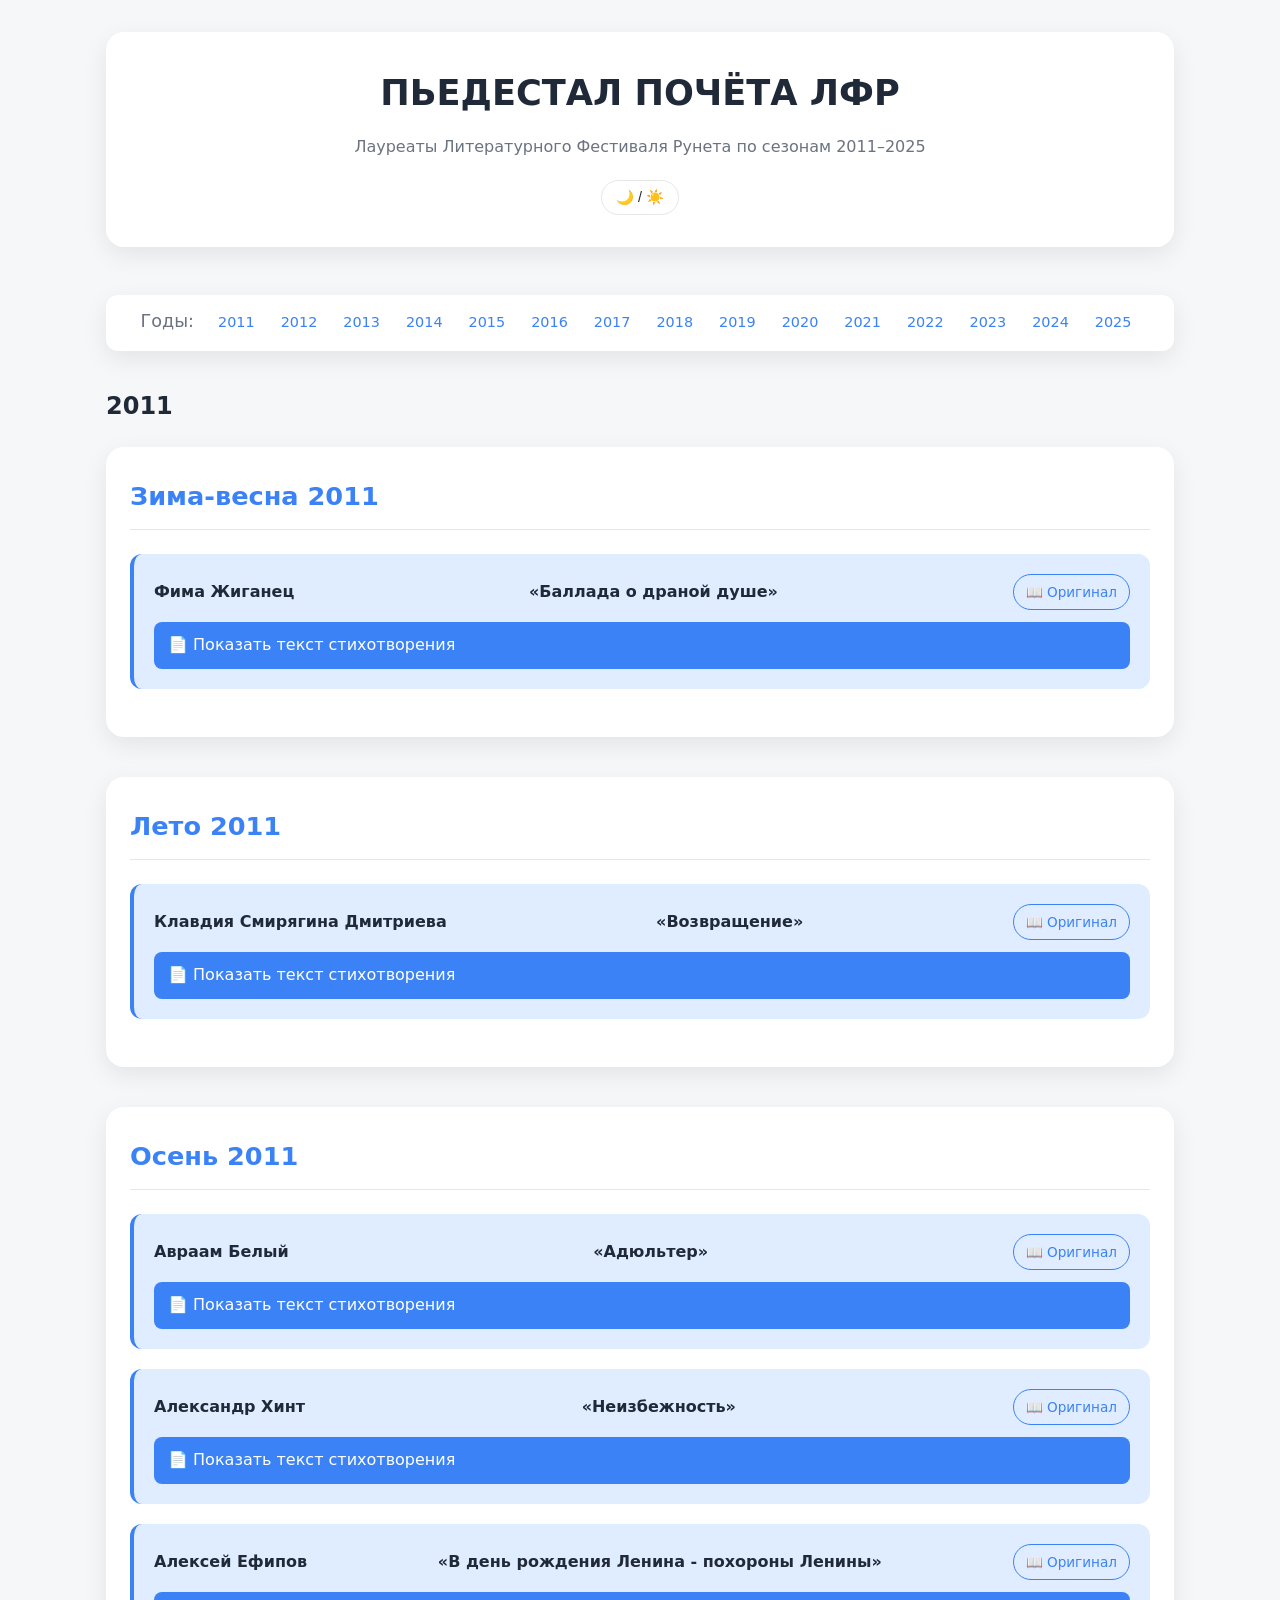
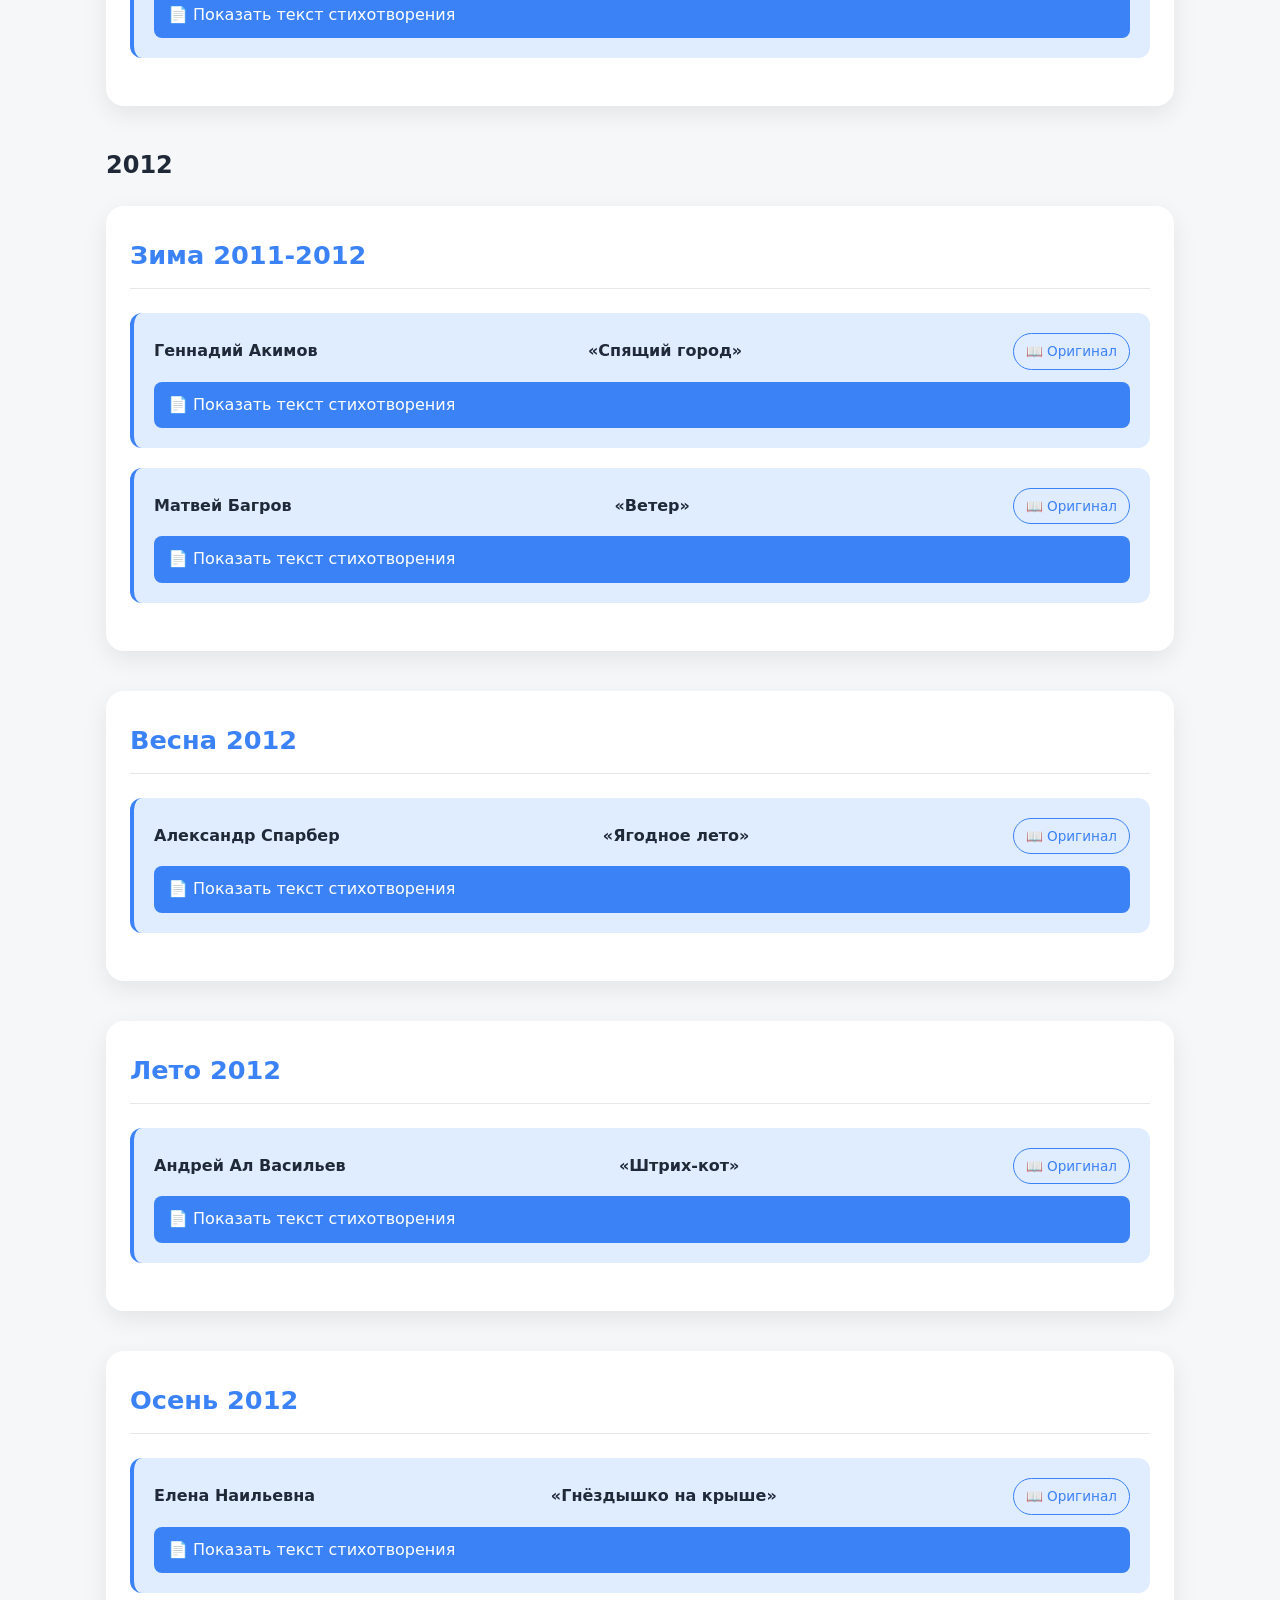
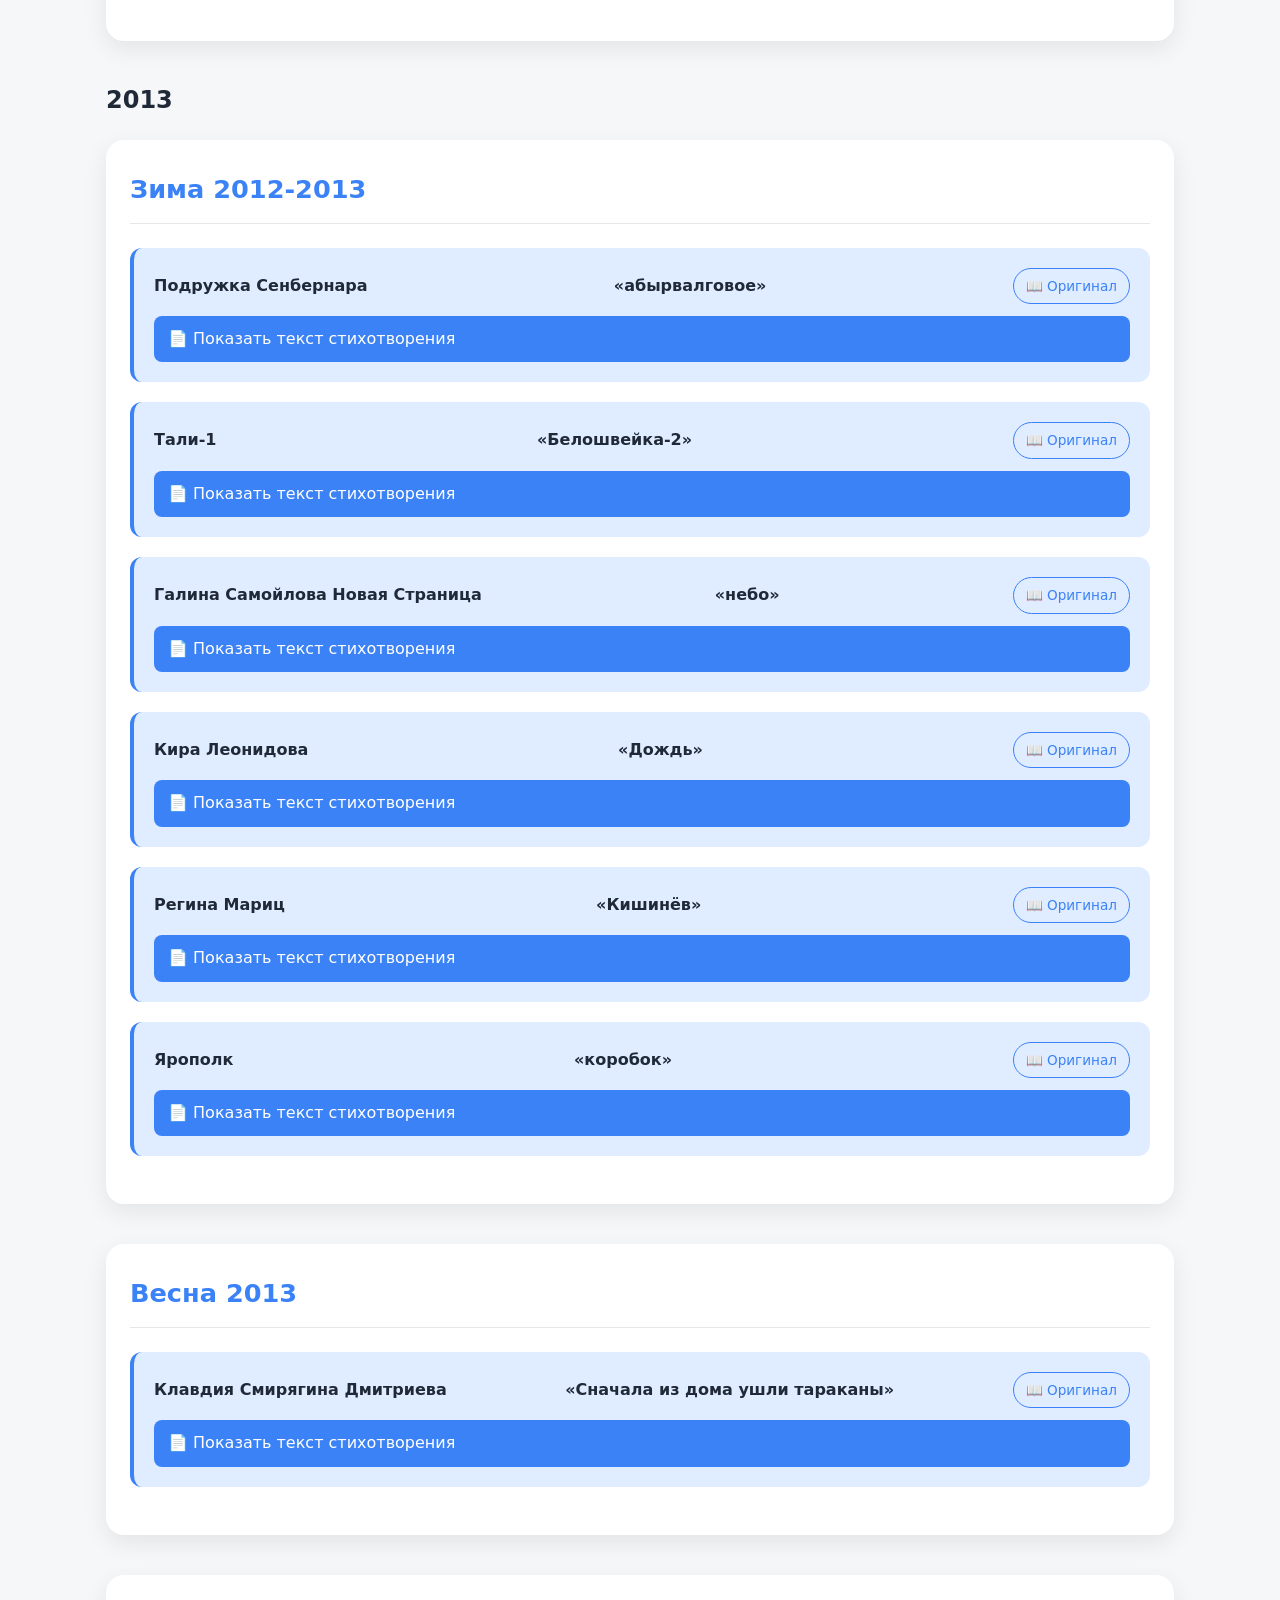
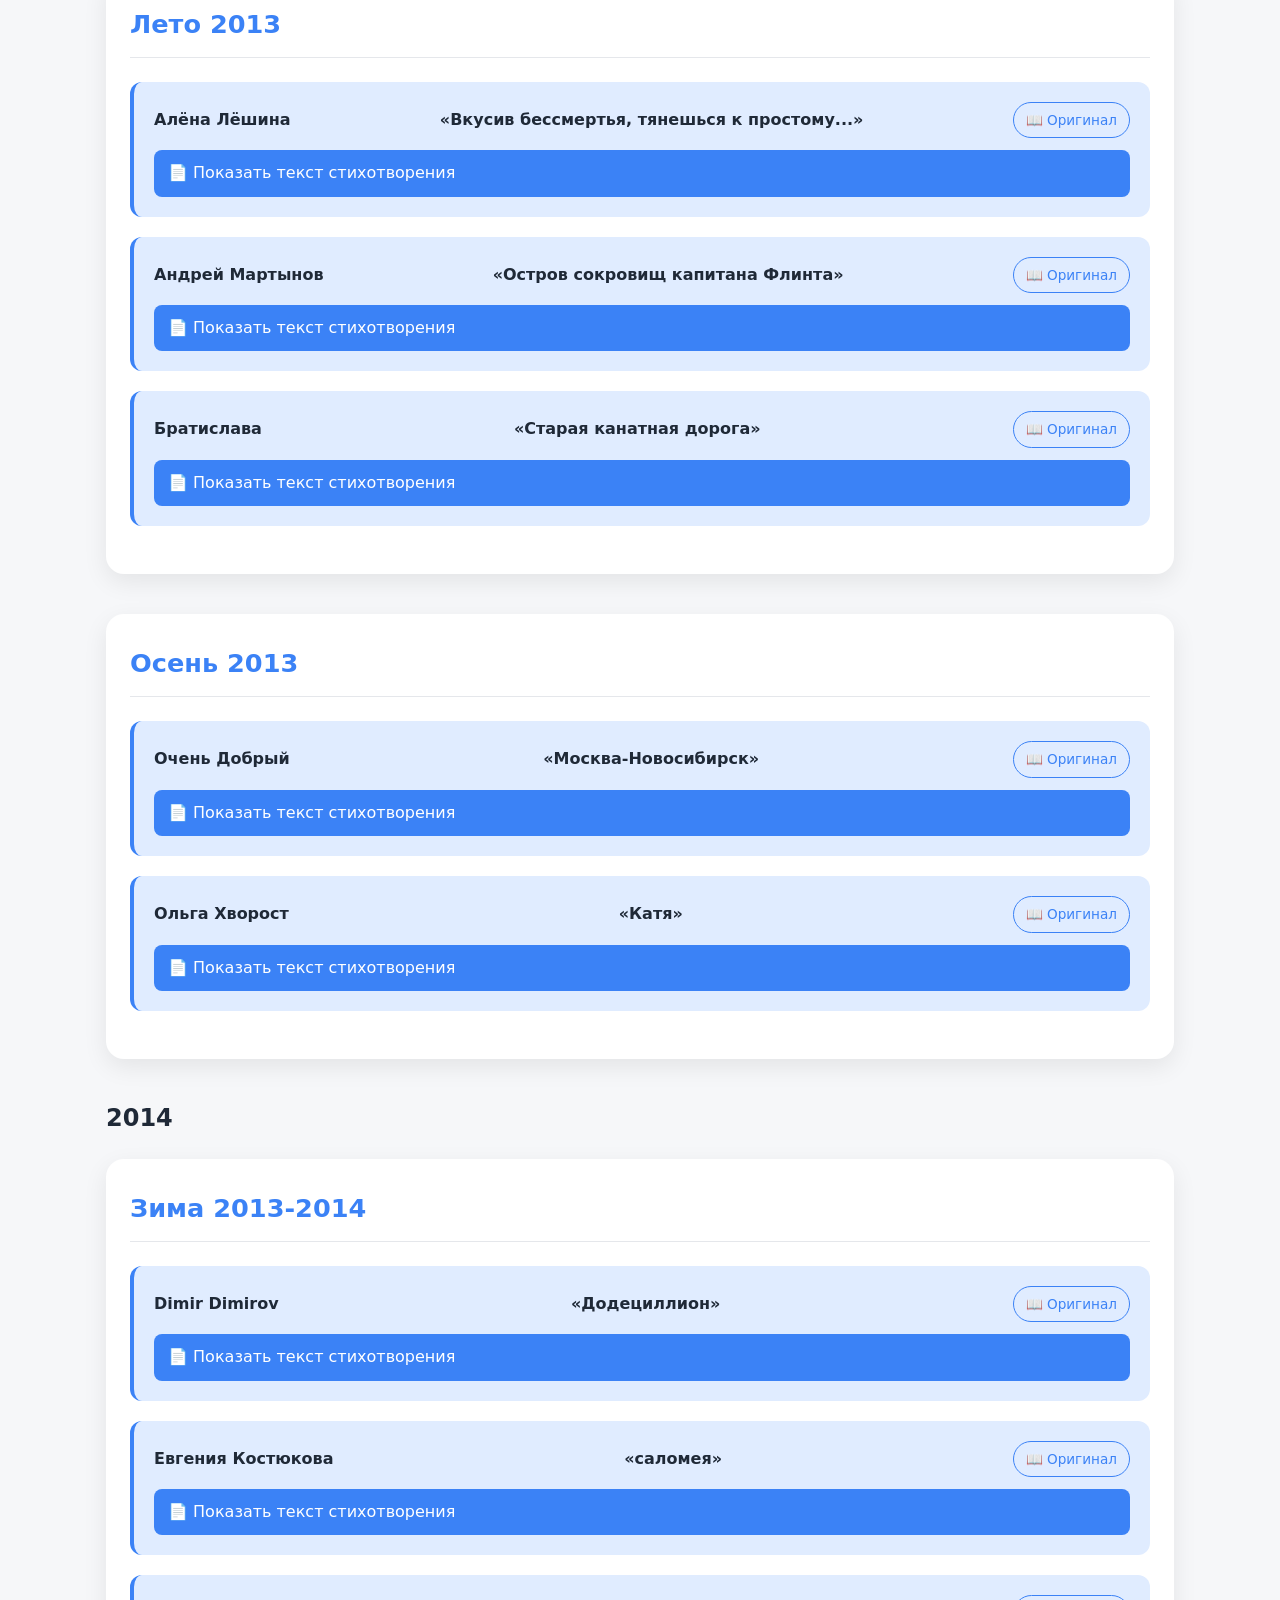
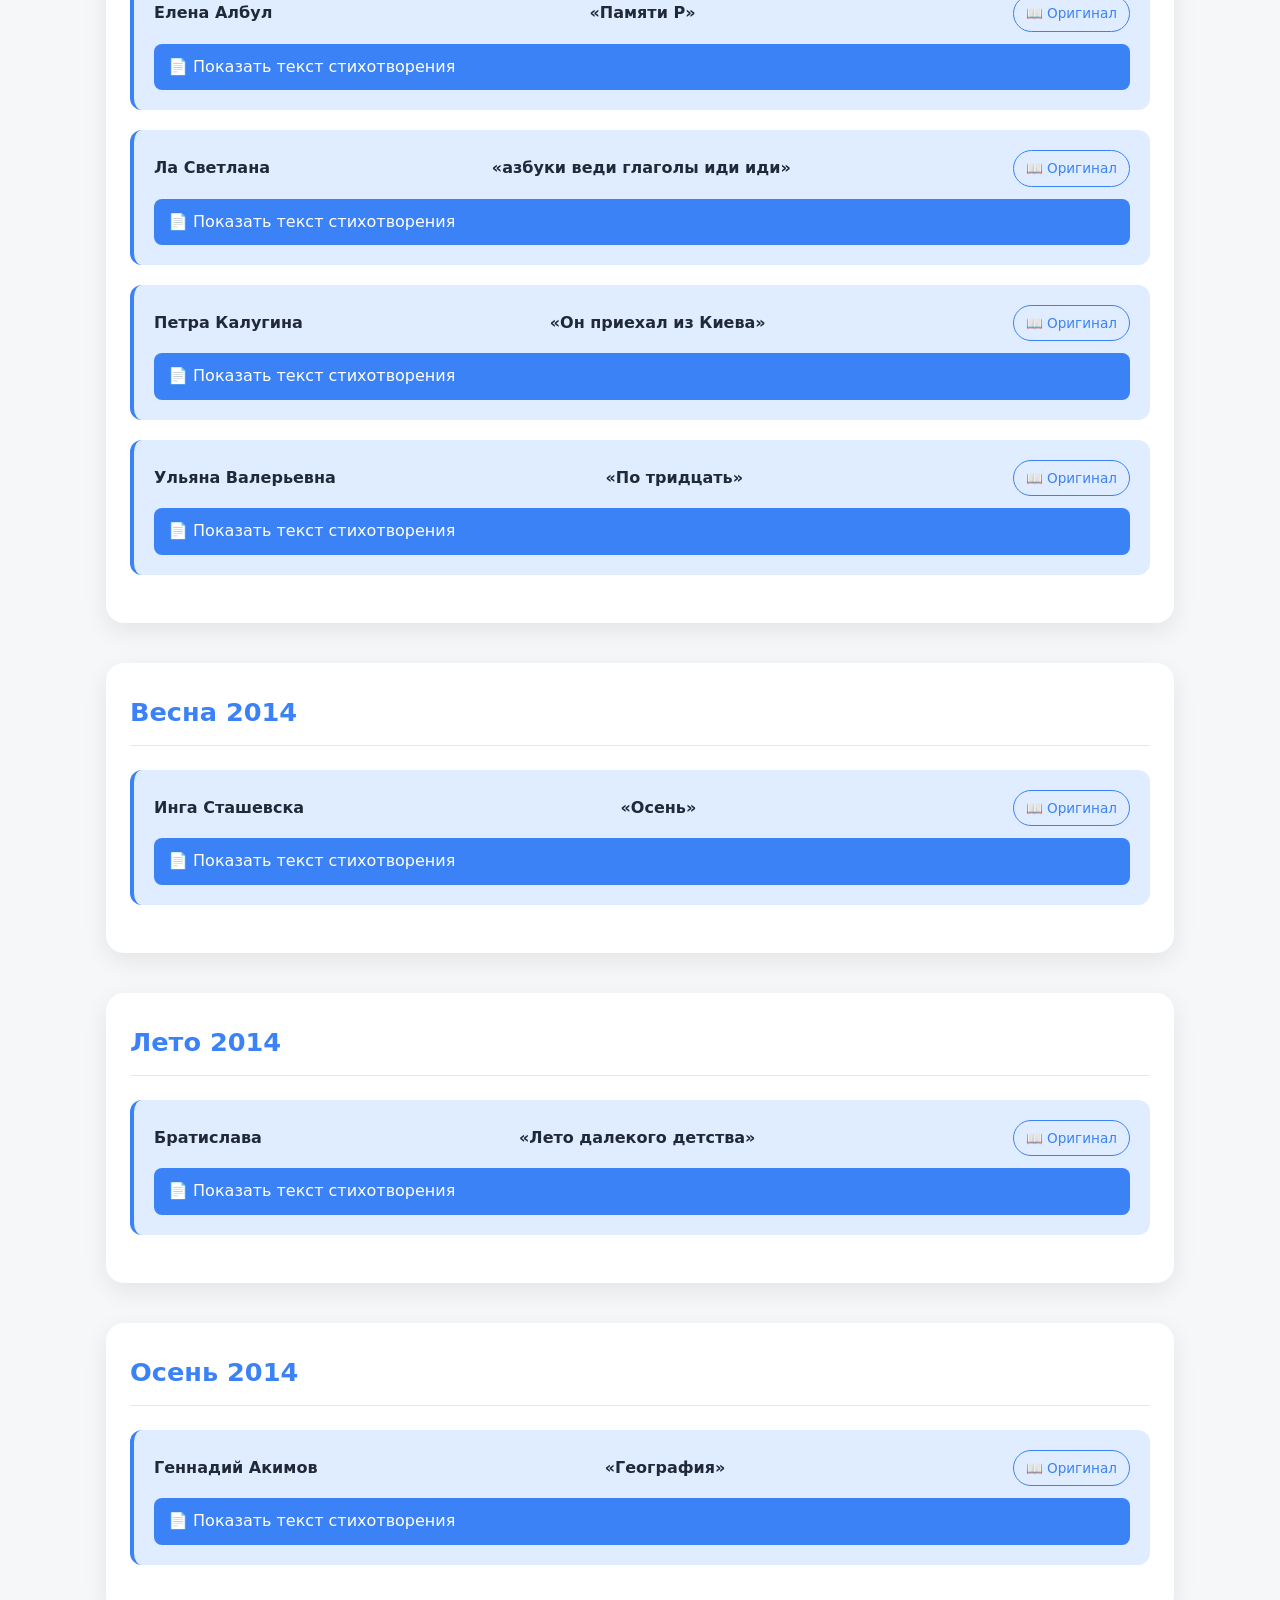
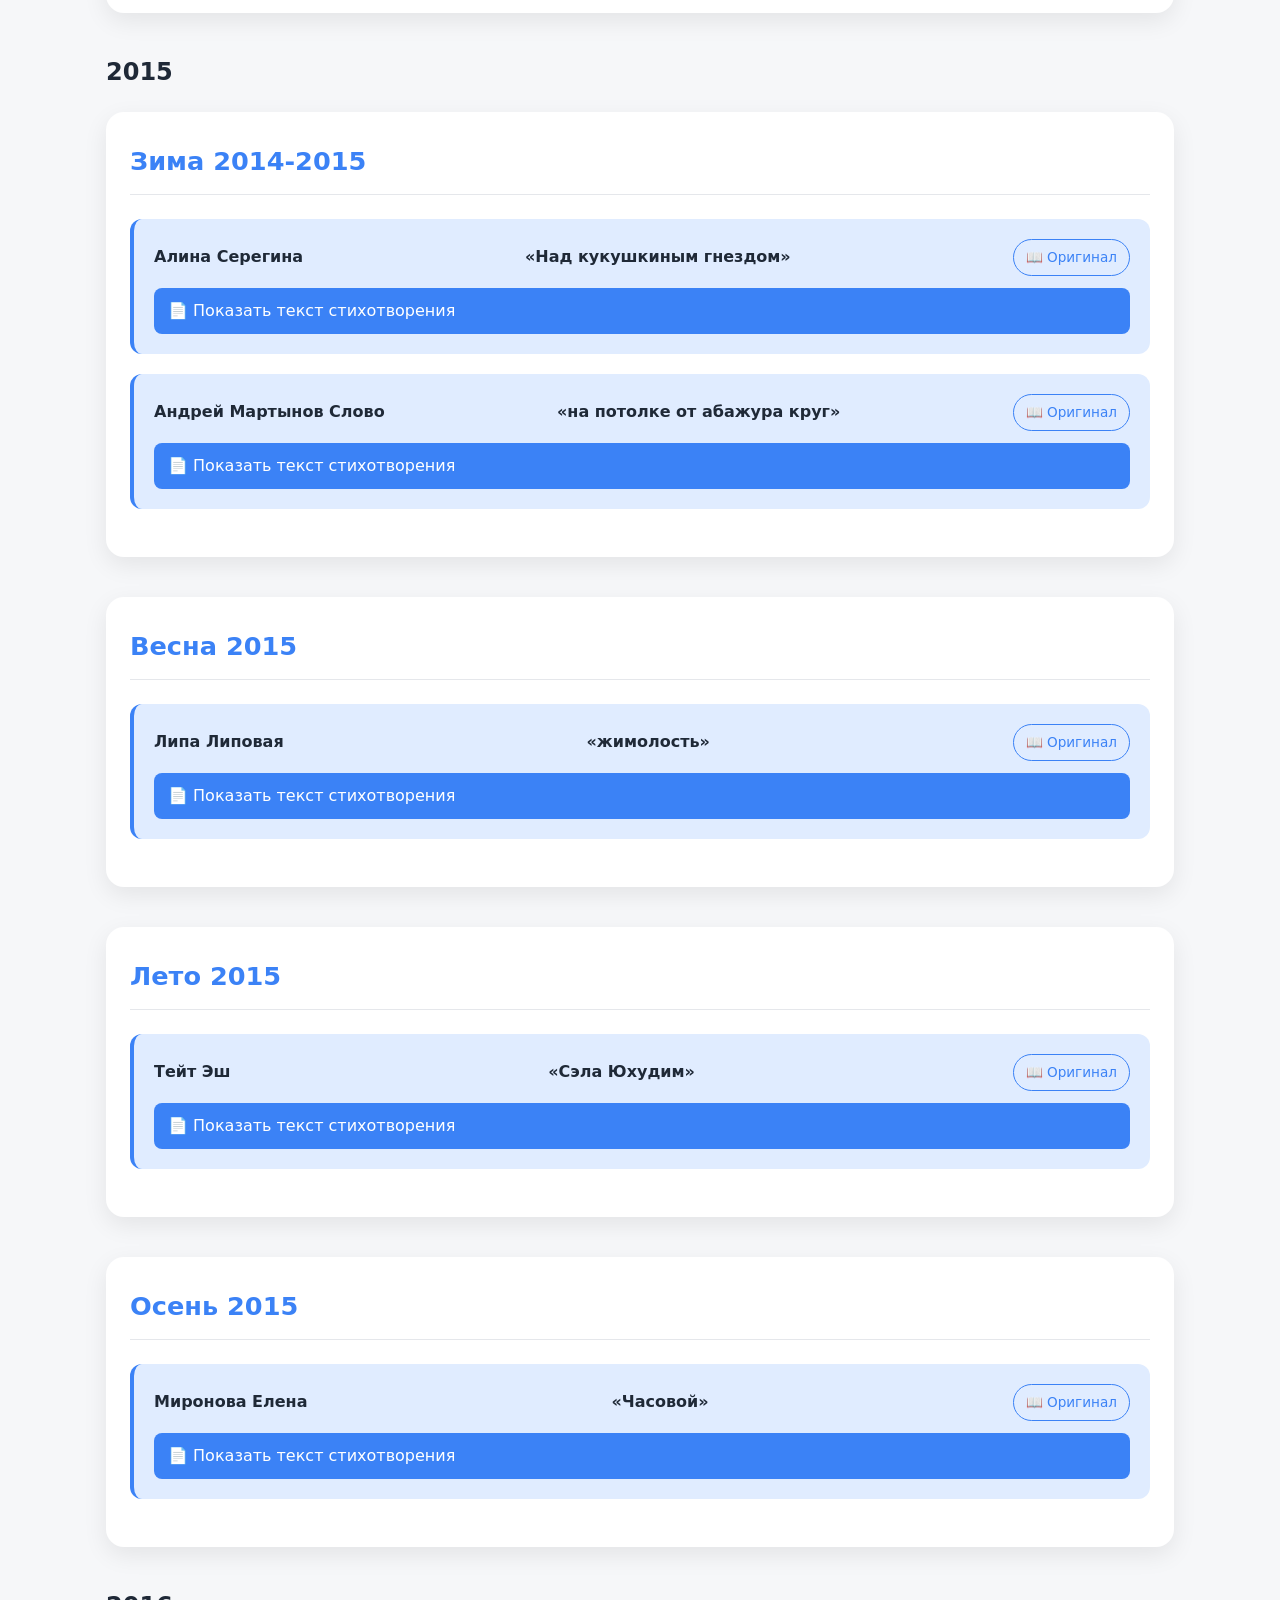
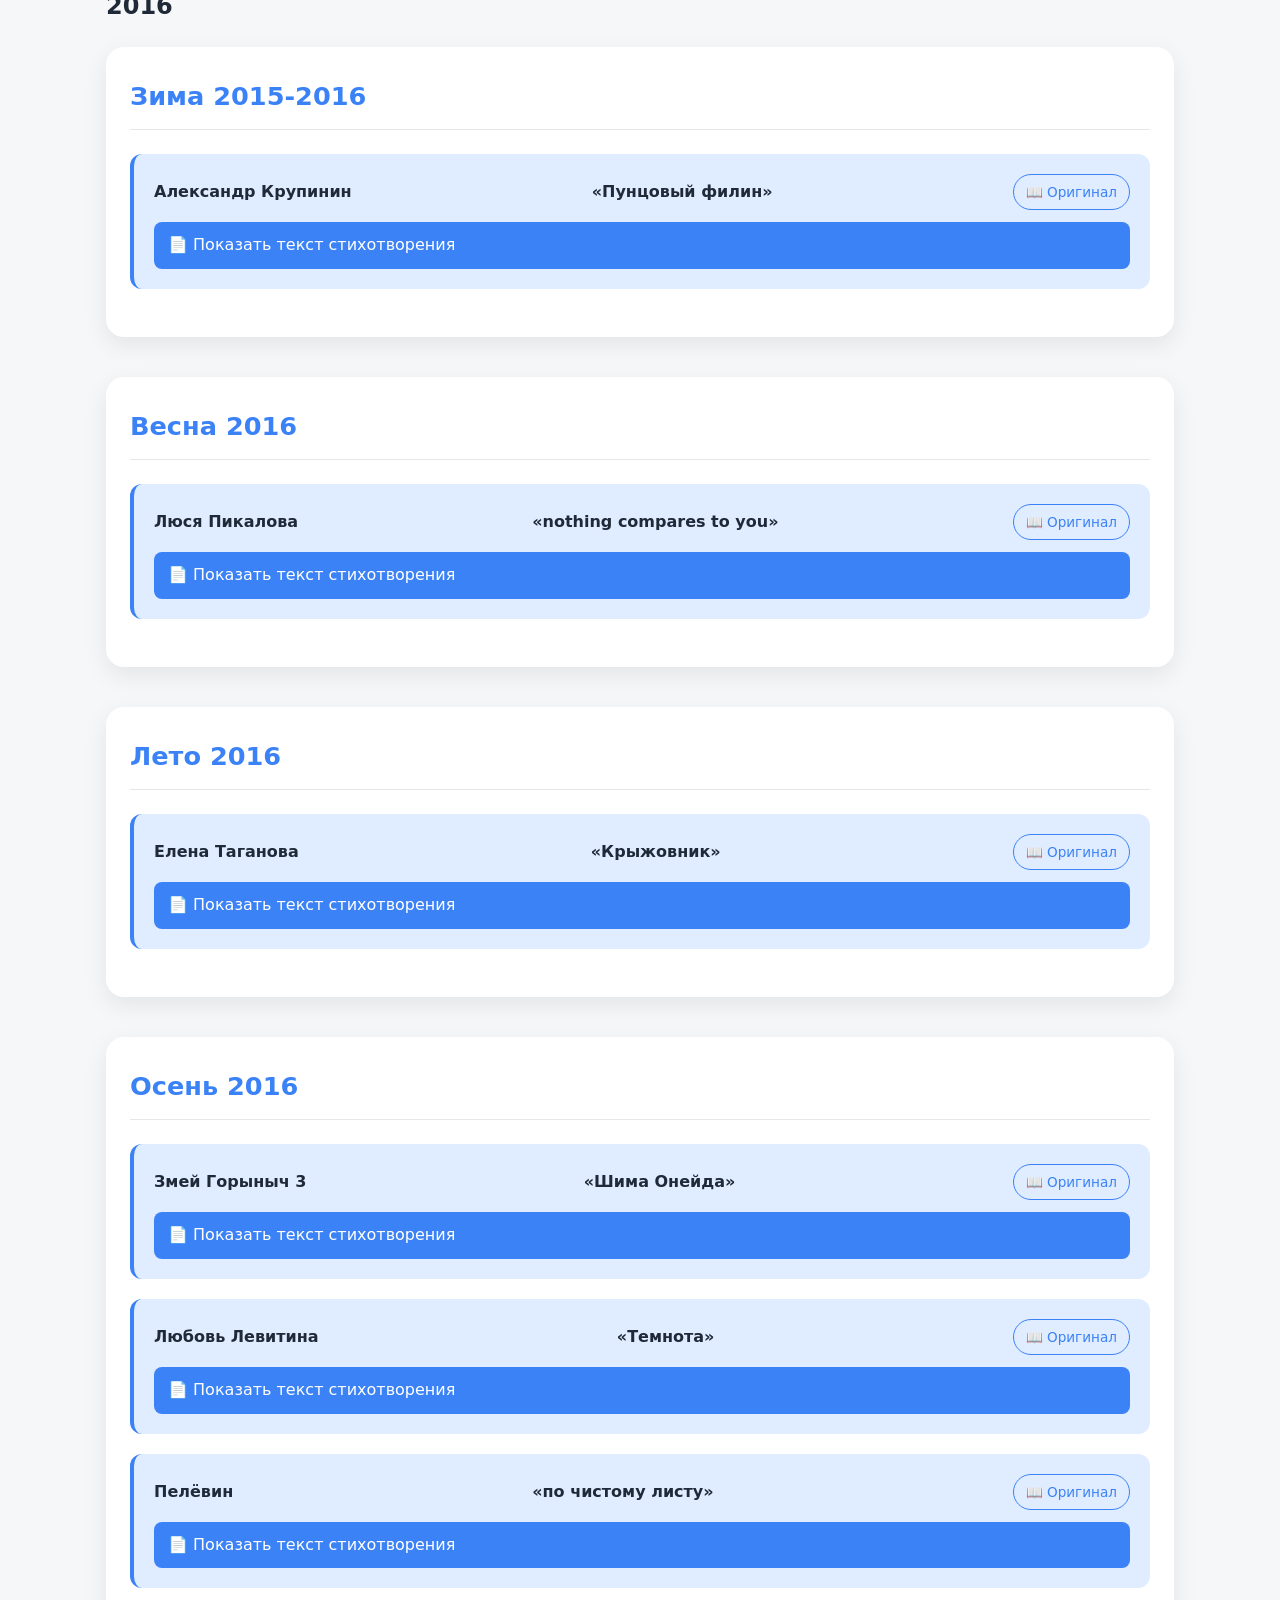
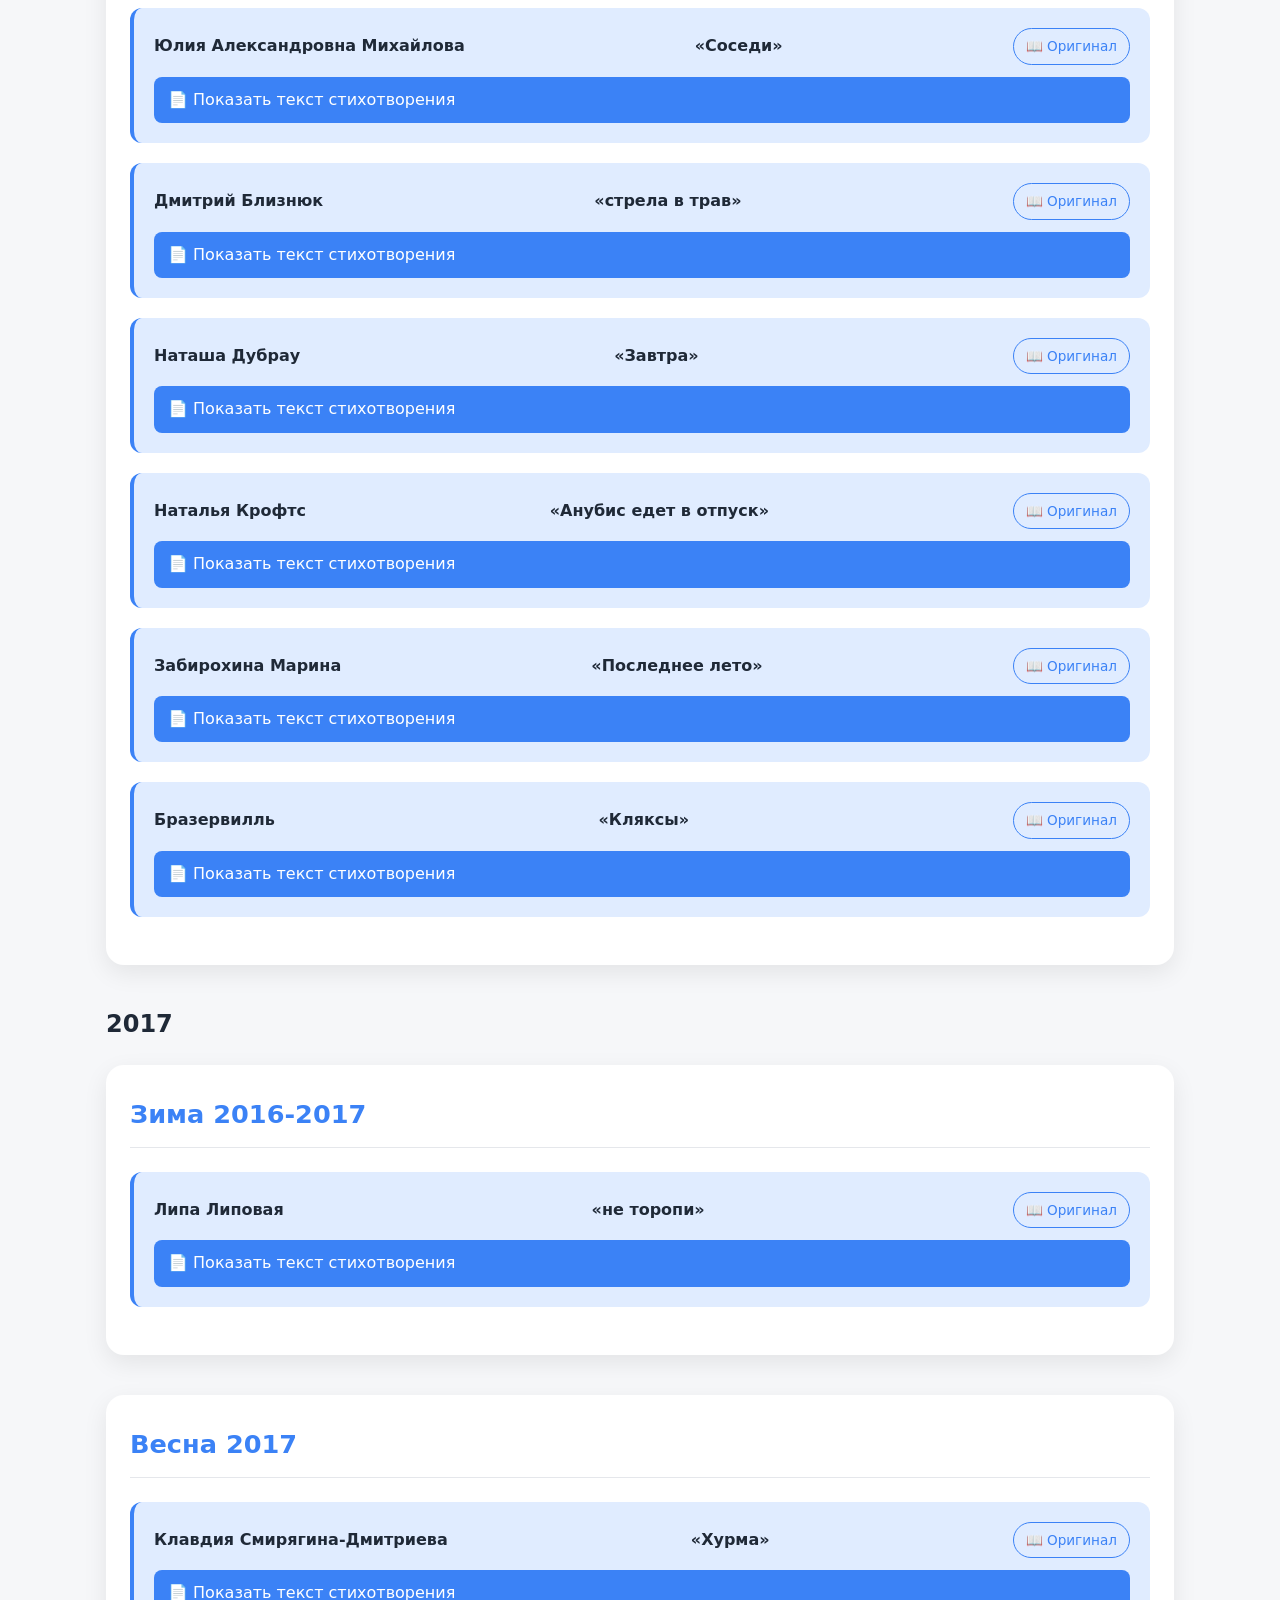
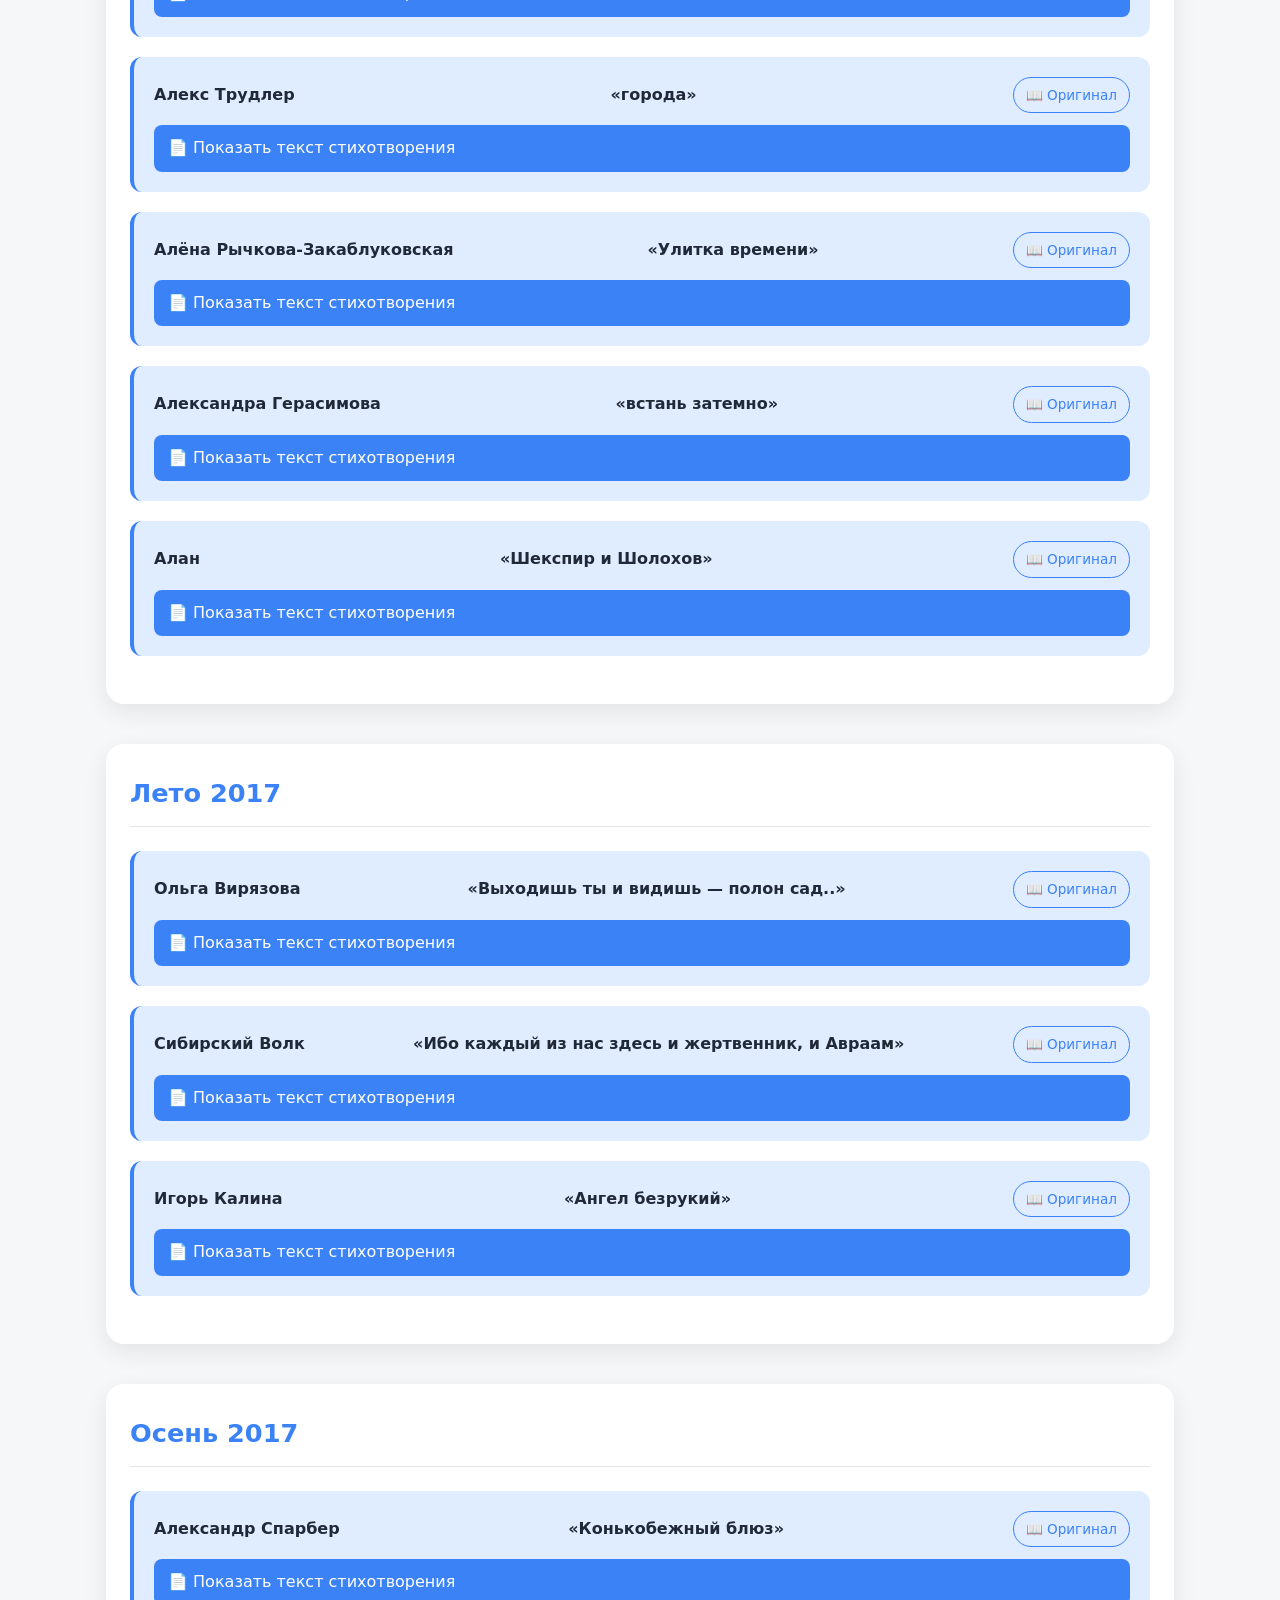
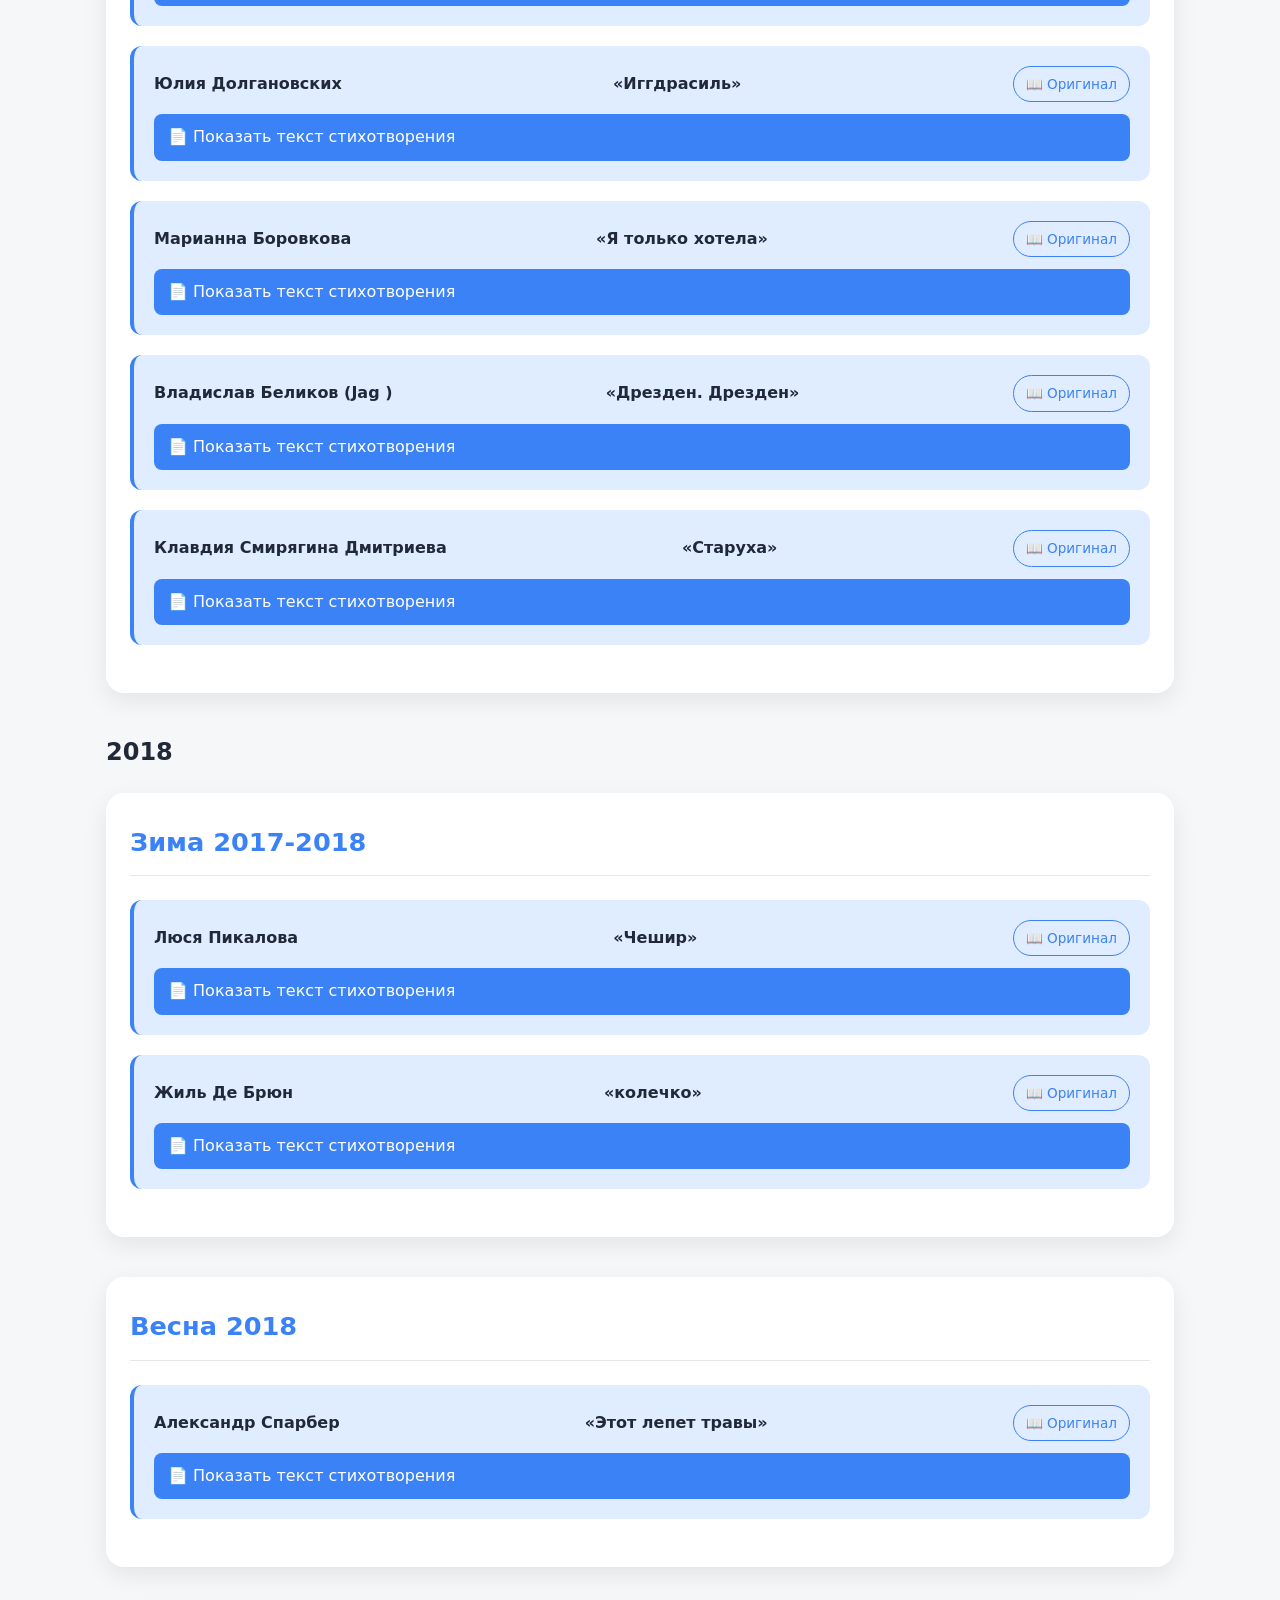
==== commit f20fe760: "Update index.html" ====
--- a/index.html
+++ b/index.html
@@ -5457,7 +5457,37 @@
 
 				
             </section>  			
-        
+
+
+            <section class="season-section">
+                <h2 class="season-title summer">Зима 2025-2026</h2>
+        
+                <div class="poem-item">
+                    <div class="poem-header">
+                        <span class="poem-author">Александр Спарбер</span>
+                        <span class="poem-title">«Говорящий по телефону»</span>
+                        <a href="http://stihi.ru/2025/10/03/3327" class="poem-link" target="_blank">📖 Оригинал</a>
+                    </div>
+                    <details>
+                        <summary>📄 Показать текст стихотворения</summary>
+                        <div class="poem-text">Мне нельзя выходить, ты расходуешь силы зазря,
+мне нельзя… ни к чему, понимаешь, всё мимо, всё мимо –
+там они говорят, говорят, говорят, говорят, –
+это невыносимо.
+
+Это невы… да брось… да, не пальцы - скорее крючки,
+но еще их хватает сварганить чего-то на ужин.
+Нет, не скучно, представь - у меня пауки да сверчки,
+пауки да сверчки...ну, а больше никто мне не нужен.
+
+И когда я умру, наконец, – погоди, не кричи! –
+как иссякнет огонь, говорю, в сем скудельном сосуде –
+пусть мне саван сплетут пауки, пусть меня отпевают сверчки, –
+но не люди, не люди, пожалуйста, только не люди. </div>
+                    </details>
+                </div>
+            </section>
+		
         </main>
         
         <footer class="footer">
--- a/style.css
+++ b/style.css
@@ -1,247 +1,313 @@
-  
-        * {
-            margin: 0;
-            padding: 0;
-            box-sizing: border-box;
-        }
-        
-        body {
-            font-family: 'Segoe UI', Tahoma, Geneva, Verdana, sans-serif;
-            line-height: 1.6;
-            color: #333;
-            background: linear-gradient(135deg, #f5f7fa 0%, #c3cfe2 100%);
-            min-height: 100vh;
-        }
-        
-        .container {
-            max-width: 1200px;
-            margin: 0 auto;
-            padding: 40px 20px;
-        }
-        
-        .header {
-            text-align: center;
-            margin-bottom: 50px;
-            padding: 40px;
-            background: rgba(255, 255, 255, 0.95);
-            border-radius: 20px;
-            box-shadow: 0 10px 30px rgba(0, 0, 0, 0.1);
-        }
-        
-        .header h1 {
-            font-size: 2.2em;
-            color: #2c3e50;
-            margin-bottom: 15px;
-            font-weight: bold;
-        }
-        
-        .header p {
-            color: #7f8c8d;
-            font-size: 1.2em;
-        }
-        
-        .season-section {
-            margin-bottom: 40px;
-            background: rgba(255, 255, 255, 0.98);
-            border-radius: 15px;
-            padding: 30px;
-            box-shadow: 0 5px 25px rgba(0, 0, 0, 0.08);
-        }
-        
-        .season-title {
-            font-size: 1.8em;
-            color: #3498db;
-            margin-bottom: 25px;
-            padding-bottom: 15px;
-            border-bottom: 2px solid #ecf0f1;
-            display: flex;
-            align-items: center;
-            gap: 10px;
-        }
-        
-        .season-title::before {
-            content: "❄️";
-            font-size: 1.2em;
-        }
-        
-        .spring::before { content: "🌸"; }
-        .summer::before { content: "☀️"; }
-        .autumn::before { content: "🍂"; }
-        
-        .poem-item {
-            margin-bottom: 20px;
-            padding: 20px;
-            background: rgba(248, 250, 252, 0.9);
-            border-radius: 12px;
-            border-left: 4px solid #3498db;
-            transition: transform 0.2s ease;
-        }
-        
-        .poem-item:hover {
-            transform: translateX(5px);
-        }
-        
-        .poem-header {
-            display: flex;
-            justify-content: space-between;
-            align-items: center;
-            margin-bottom: 15px;
-            flex-wrap: wrap;
-            gap: 10px;
-        }
-        
-        .poem-author {
-            font-weight: bold;
-            color: #2c3e50;
-            font-size: 1.4em;
-            min-width: 200px;
-        }
-        
-        .poem-title {
-            color: #3055a7;
-            font-weight: bold;
-            font-size: 1.4em;
-            flex-grow: 1;
-            text-align: center;
-        }
-        
-        .poem-link {
-            color: #3498db;
-            text-decoration: none;
-            font-size: 0.9em;
-            padding: 8px 16px;
-            border: 1px solid #3498db;
-            border-radius: 20px;
-            transition: all 0.3s ease;
-            white-space: nowrap;
-        }
-        
-        .poem-link:hover {
-            background: #3498db;
-            color: white;
-            transform: translateY(-2px);
-        }
-        
-        details {
-            margin-top: 15px;
-        }
-        
-        summary {
-            cursor: pointer;
-            padding: 12px 20px;
-            background: linear-gradient(135deg, #667eea 0%, #80aae0 100%);
-            color: white;
-            border-radius: 8px;
-            font-weight: 500;
-            transition: all 0.3s ease;
-            list-style: none;
-        }
-        
-        summary:hover {
-            background: linear-gradient(135deg, #764ba2 0%, #667eea 100%);
-            transform: translateY(-2px);
-        }
-        
-        .poem-text {
-            padding: 25px;
-            background: white;
-            border-radius: 0 0 8px 8px;
-            margin-top: 5px;
-            border: 1px solid #e1e8ed;
-            white-space: pre-wrap;
-            line-height: 1.8;
-            font-size: 1.1em;
-            color: #2c3e50;
-            max-height: 500px;
-            overflow-y: auto;
-            font-family: 'Georgia', serif;
-        }
-        
-        .error-text {
-            color: #e74c3c;
-            font-style: italic;
-            background: #ffeaa7;
-            padding: 15px;
-            border-radius: 8px;
-            border-left: 4px solid #e74c3c;
-        }
-        
-        .footer {
-            text-align: center;
-            margin-top: 60px;
-            padding: 30px;
-            color: #7f8c8d;
-            font-size: 0.9em;
-            background: rgba(255, 255, 255, 0.9);
-            border-radius: 15px;
-        }
-        
+/* ===============================
+   БАЗА И ПЕРЕМЕННЫЕ
+================================ */
+
+:root {
+    --bg: #f6f7f9;
+    --surface: #ffffff;
+    --text: #1f2937;
+    --muted: #6b7280;
+    --accent: #3b82f6;
+    --accent-soft: #e0ecff;
+    --border: #e5e7eb;
+    --radius-lg: 18px;
+    --radius-md: 12px;
+    --radius-sm: 8px;
+    --shadow: 0 8px 24px rgba(0,0,0,.08);
+}
+
+/* ТЁМНАЯ ТЕМА — АВТОМАТИЧЕСКИ */
+@media (prefers-color-scheme: dark) {
+    :root {
+        --bg: #0f172a;
+        --surface: #111827;
+        --text: #e5e7eb;
+        --muted: #9ca3af;
+        --accent: #60a5fa;
+        --accent-soft: #1e3a8a;
+        --border: #1f2937;
+        --shadow: 0 10px 30px rgba(0,0,0,.4);
+    }
+}
+
+/* ===============================
+   RESET
+================================ */
+
+*,
+*::before,
+*::after {
+    box-sizing: border-box;
+}
+
+html, body {
+    margin: 0;
+    padding: 0;
+}
+
+body {
+    font-family: system-ui, -apple-system, "Segoe UI", sans-serif;
+    background: var(--bg);
+    color: var(--text);
+    line-height: 1.65;
+}
+
+/* ===============================
+   КОНТЕЙНЕР
+================================ */
+
+.container {
+    max-width: 1100px;
+    margin: 0 auto;
+    padding: 32px 16px;
+}
+
+/* ===============================
+   HEADER
+================================ */
+
+.header {
+    background: var(--surface);
+    border-radius: var(--radius-lg);
+    padding: 32px 24px;
+    text-align: center;
+    box-shadow: var(--shadow);
+    margin-bottom: 48px;
+}
+
+.header h1 {
+    margin: 0 0 12px;
+    font-size: clamp(1.6rem, 4vw, 2.2rem);
+}
+
+.header p {
+    margin: 0;
+    color: var(--muted);
+}
+
+/* ===============================
+   SEASON
+================================ */
+
+.season-section {
+    background: var(--surface);
+    border-radius: var(--radius-lg);
+    padding: 28px 24px;
+    margin-bottom: 40px;
+    box-shadow: var(--shadow);
+}
+
+.season-title {
+    margin: 0 0 24px;
+    padding-bottom: 12px;
+    border-bottom: 1px solid var(--border);
+    font-size: 1.6rem;
+    color: var(--accent);
+}
+
+/* ===============================
+   POEM CARD
+================================ */
+
+.poem-item {
+    background: var(--accent-soft);
+    border-radius: var(--radius-md);
+    padding: 20px;
+    margin-bottom: 20px;
+    border-left: 4px solid var(--accent);
+}
+
+.poem-header {
+    display: grid;
+    grid-template-columns: auto 1fr auto;
+    gap: 12px;
+    align-items: center;
+    margin-bottom: 12px;
+}
+
+.poem-author {
+    font-weight: 600;
+}
+
+.poem-title {
+    text-align: center;
+    font-weight: 600;
+}
+
+.poem-link {
+    font-size: 0.85rem;
+    text-decoration: none;
+    color: var(--accent);
+    border: 1px solid var(--accent);
+    padding: 6px 12px;
+    border-radius: 999px;
+    white-space: nowrap;
+}
+
+.poem-link:hover {
+    background: var(--accent);
+    color: #fff;
+}
+
+/* ===============================
+   DETAILS / TEXT
+================================ */
+
+details {
+    margin-top: 12px;
+}
+
+summary {
+    cursor: pointer;
+    padding: 10px 14px;
+    border-radius: var(--radius-sm);
+    background: var(--accent);
+    color: #fff;
+    font-weight: 500;
+    list-style: none;
+}
+
+summary:hover {
+    filter: brightness(1.1);
+}
+
+.poem-text {
+    margin-top: 10px;
+    padding: 20px;
+    background: var(--surface);
+    border-radius: var(--radius-sm);
+    border: 1px solid var(--border);
+    font-family: Georgia, "Times New Roman", serif;
+    font-size: 1.05rem;
+    white-space: pre-wrap;
+    line-height: 1.75;
+    max-height: 520px;
+    overflow-y: auto;
+}
+
+/* ===============================
+   FOOTER
+================================ */
+
+.footer {
+    text-align: center;
+    color: var(--muted);
+    padding: 40px 16px;
+}
+
+
+.theme-toggle {
+    margin-top: 20px;
+    padding: 8px 14px;
+    font-size: 0.9rem;
+    border-radius: 999px;
+    border: 1px solid var(--border);
+    background: var(--surface);
+    color: var(--text);
+    cursor: pointer;
+}
+
+/* ручная тёмная тема */
+[data-theme="dark"] {
+    --bg: #0f172a;
+    --surface: #111827;
+    --text: #e5e7eb;
+    --muted: #9ca3af;
+    --accent: #60a5fa;
+    --accent-soft: #1e3a8a;
+    --border: #1f2937;
+}
+
+.year-nav {
+    position: sticky;
+    top: 12px;
+    z-index: 10;
+
+    background: var(--surface);
+    border-radius: var(--radius-md);
+    padding: 12px 16px;
+    margin: 0 auto 36px;
+    box-shadow: var(--shadow);
+
+    display: flex;
+    gap: 10px;
+    flex-wrap: wrap;
+    justify-content: center;
+
+    font-size: 0.9rem;
+}
+
+.year-nav span {
+    color: var(--muted);
+    margin-right: 6px;
+    font-size: 1.1rem;
+}
+
+.year-nav a {
+    text-decoration: none;
+    color: var(--accent);
+    padding: 4px 8px;
+    border-radius: 6px;
+}
+
+.year-nav a:hover {
+    background: var(--accent-soft);
+}
+
+
+/* ===============================
+   MOBILE
+================================ */
+
 @media (max-width: 768px) {
+
     .container {
-        max-width: none !important;
-        width: 100% !important;
-        padding: 10px 5px !important;
-        margin: 0 !important;
-    }
-    
-    .season-section {
-        max-width: none !important;
-        width: auto !important;
-        margin: 0 5px 20px 5px !important;
-        padding: 15px 10px !important;
-        border-radius: 8px !important;
-    }
-    
-    .header {
-        max-width: none !important;
-        width: auto !important;
-        margin: 0 5px 20px 5px !important;
-        padding: 20px 10px !important;
-    }
-    
-    .header h1 {
-        font-size: 1.8em !important;
-    }
-    
-    .header p {
-        font-size: 1em !important;
-    }
-    
-    .season-title {
-        font-size: 1.4em !important;
-    }
-    
+        padding: 16px 10px;
+    }
+
     .poem-header {
-        flex-direction: column !important;
-        align-items: flex-start !important;
-        gap: 8px !important;
-    }
-    
-    .poem-author {
-        min-width: auto !important;
-        font-size: 1.1em !important;
-        width: 100% !important;
-    }
-    
+        grid-template-columns: 1fr;
+        text-align: left;
+    }
+
     .poem-title {
-        text-align: left !important;
-        font-size: 1.1em !important;
-        width: 100% !important;
-        margin: 5px 0 !important;
-    }
-    
-    .poem-item {
-        padding: 15px !important;
-    }
-    
+        text-align: left;
+    }
+
     .poem-text {
-        padding: 15px !important;
-        font-size: 1em !important;
-        max-height: none !important;
-    }
-    
-    .footer {
-        margin: 0 5px !important;
-        padding: 20px 10px !important;
-    }
-}
+        max-height: none;
+        font-size: 1rem;
+    }
+
+   .year-nav {
+    position: sticky;
+    top: 12px;
+    z-index: 10;
+
+    background: var(--surface);
+    border-radius: var(--radius-md);
+    padding: 4px 6px;
+    margin: 0 auto 5px;
+    box-shadow: var(--shadow);
+
+    display: flex;
+    gap: 3px;
+    flex-wrap: wrap;
+    justify-content: center;
+
+    font-size: 0.6rem;
+}
+   
+.year-nav span {
+    color: var(--muted);
+    margin-right: 6px;
+    font-size: 0.8rem;
+}
+
+.year-nav a {
+    text-decoration: none;
+    color: var(--accent);
+    padding: 2px 4px;
+    border-radius: 2px;
+}
+}
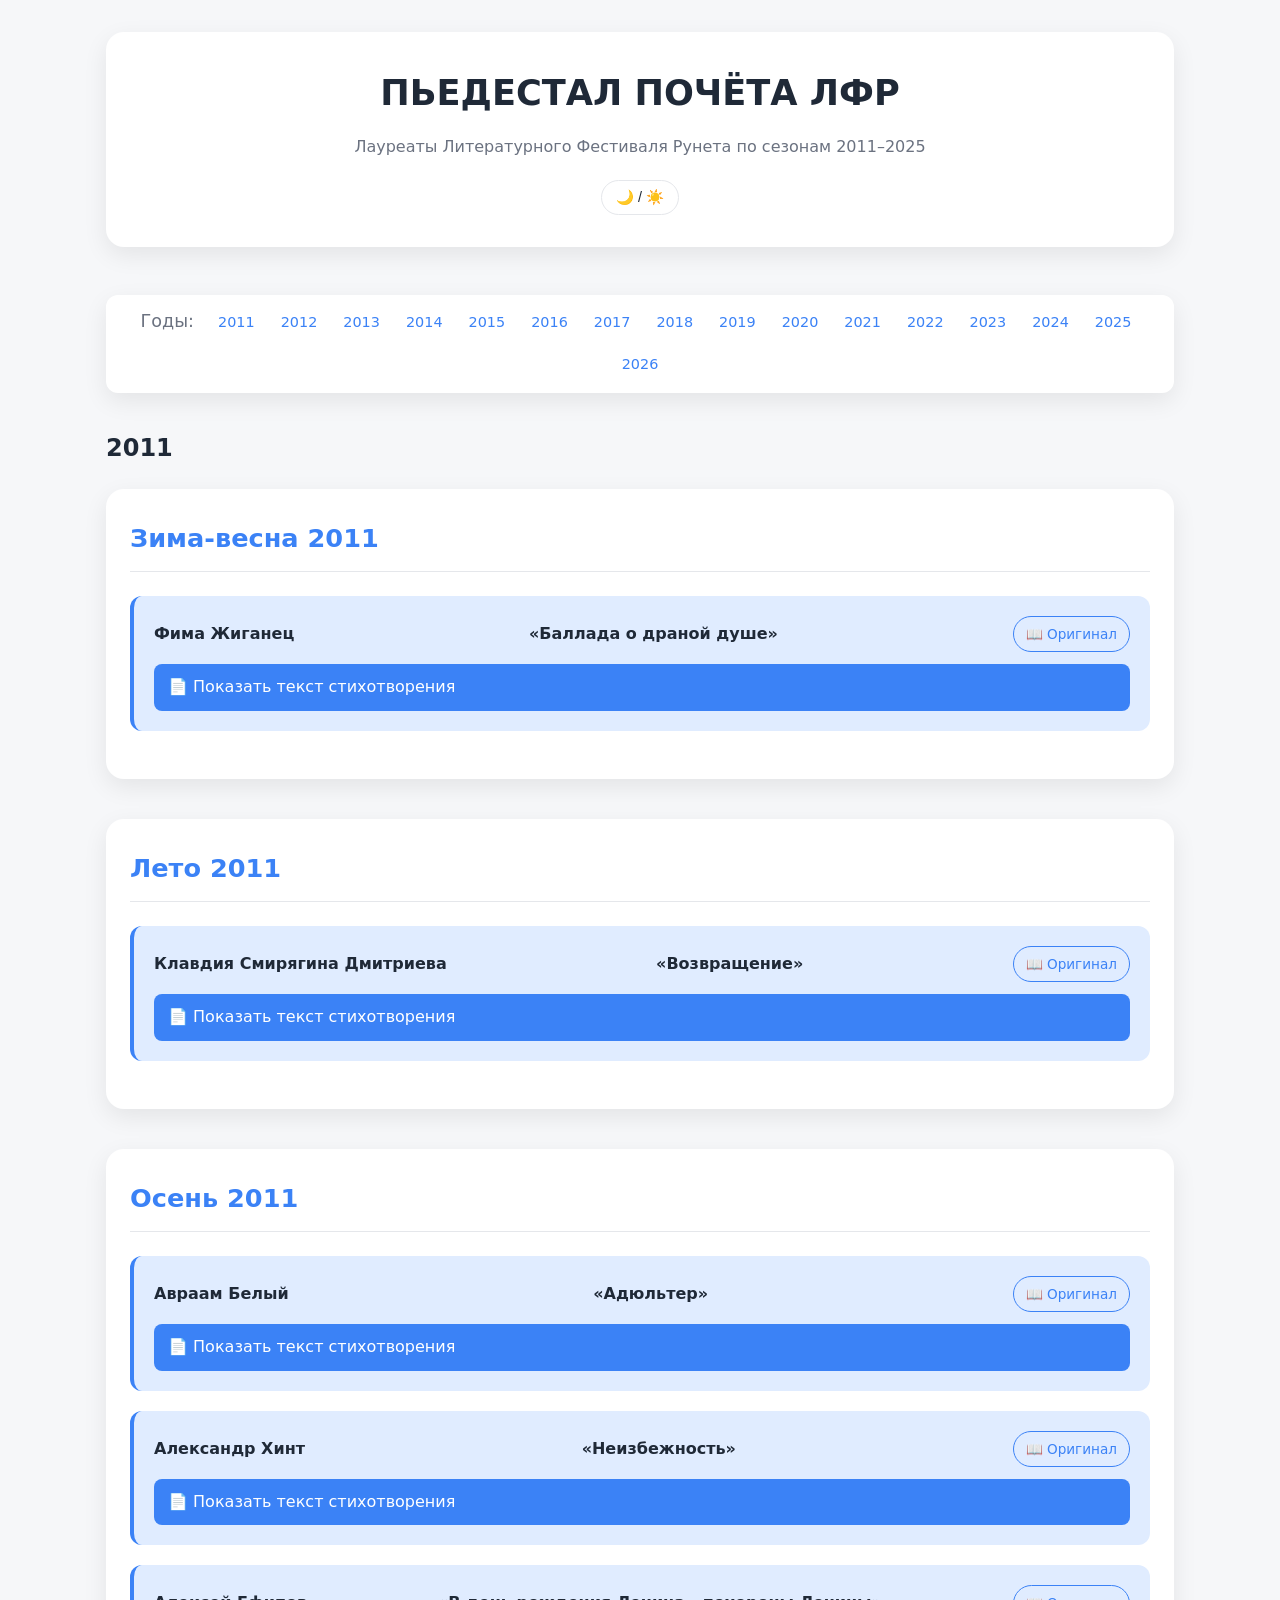
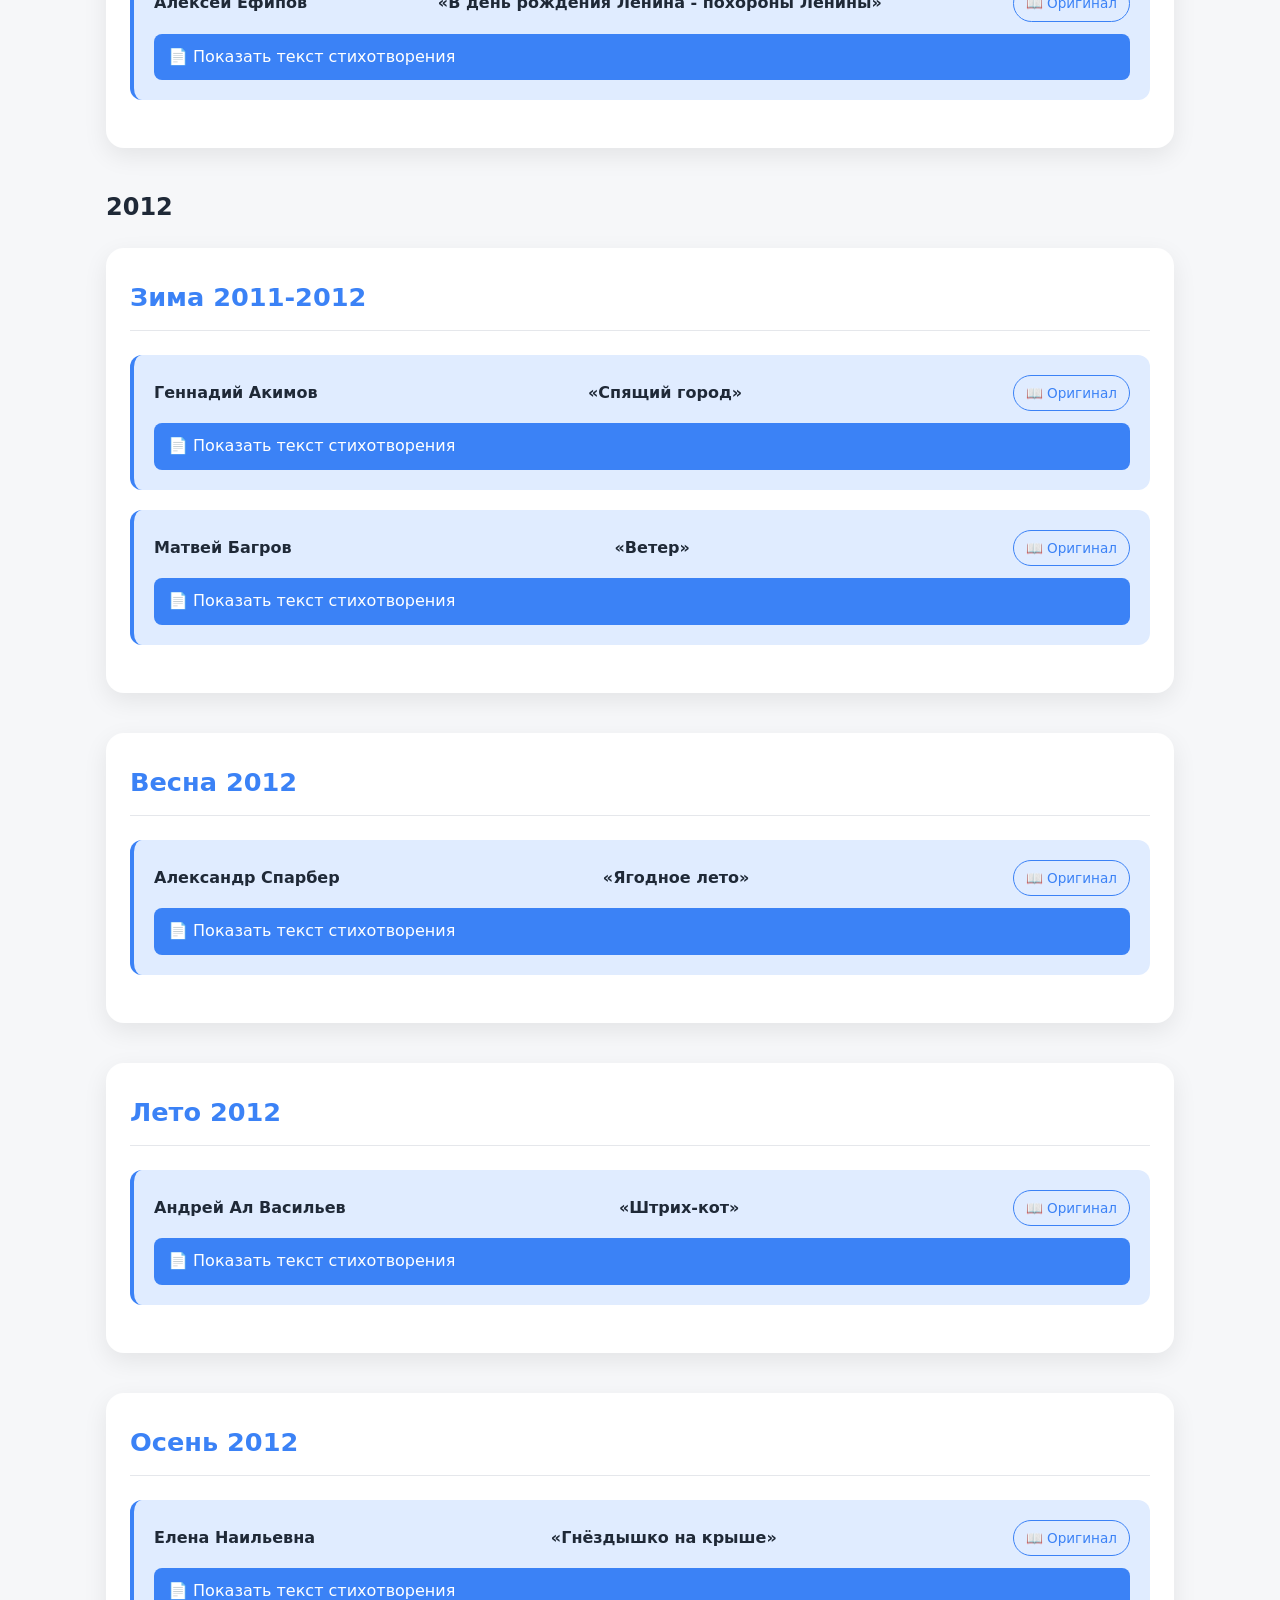
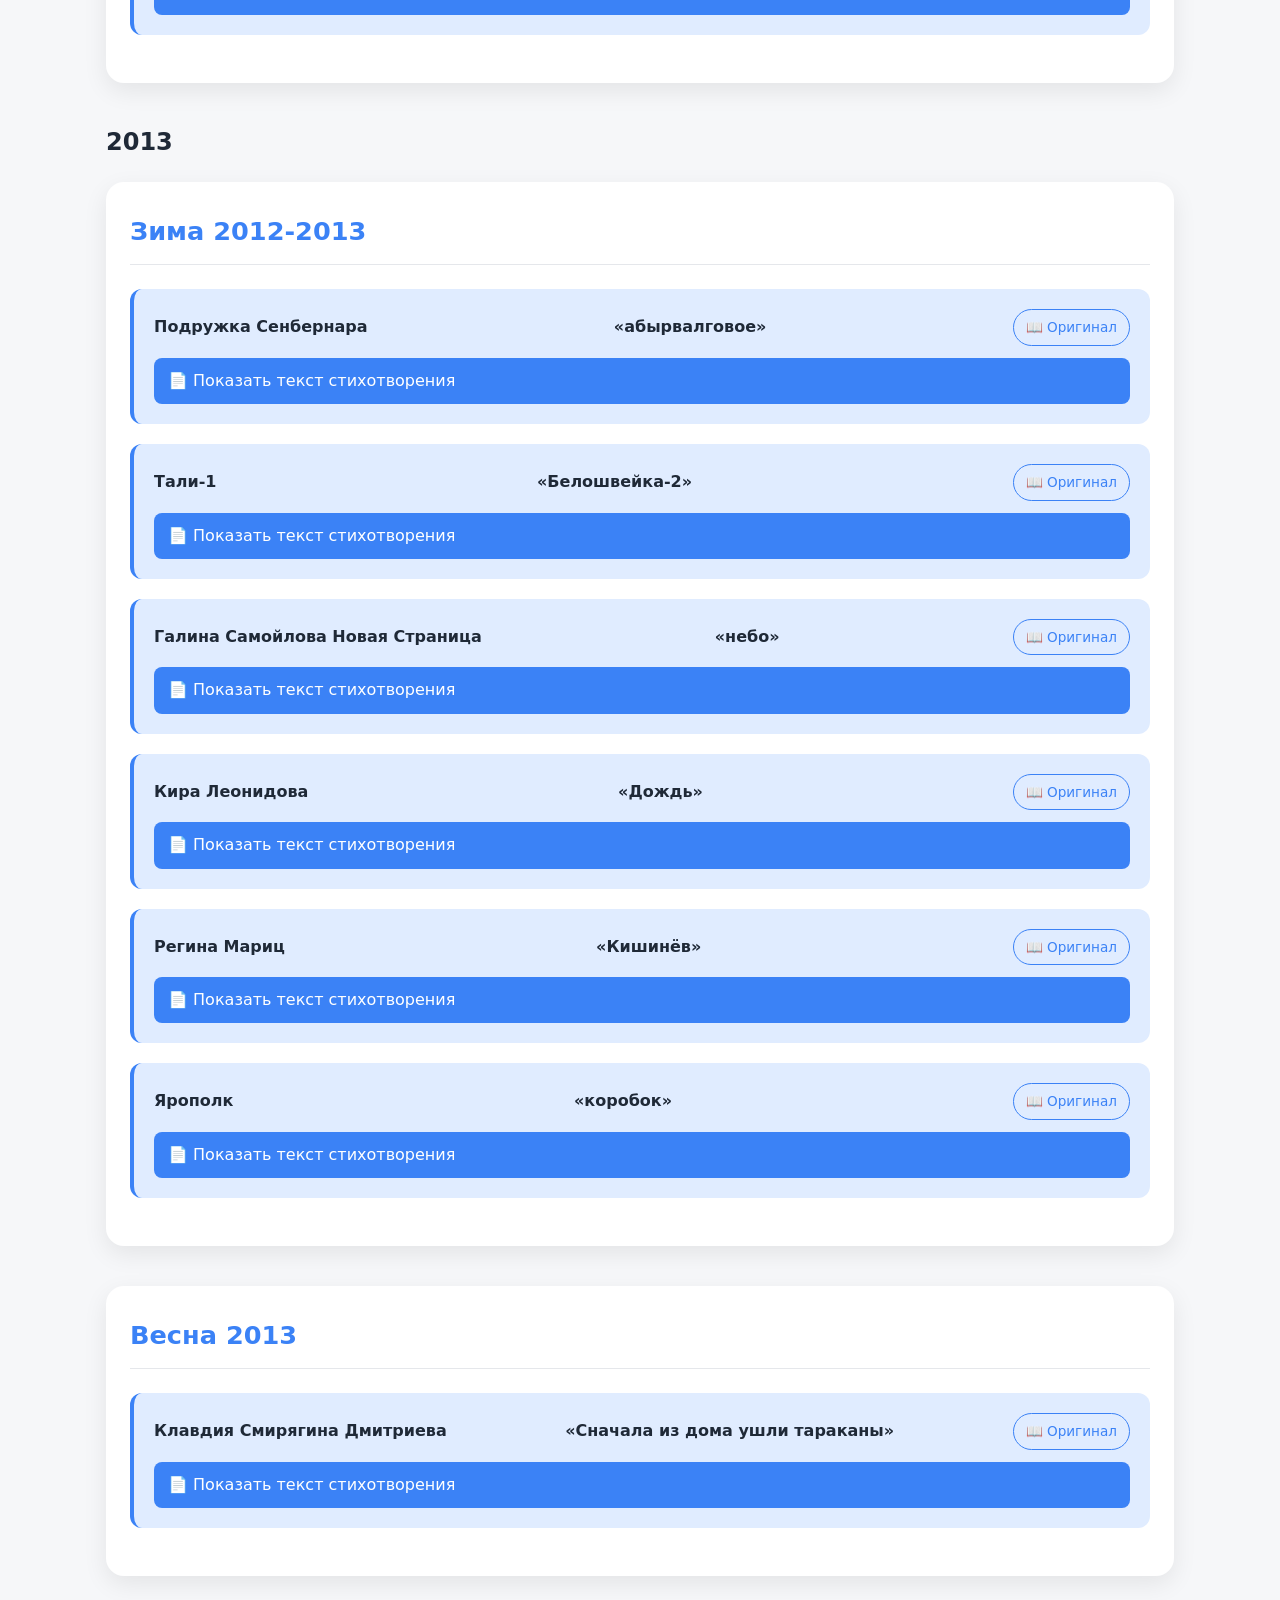
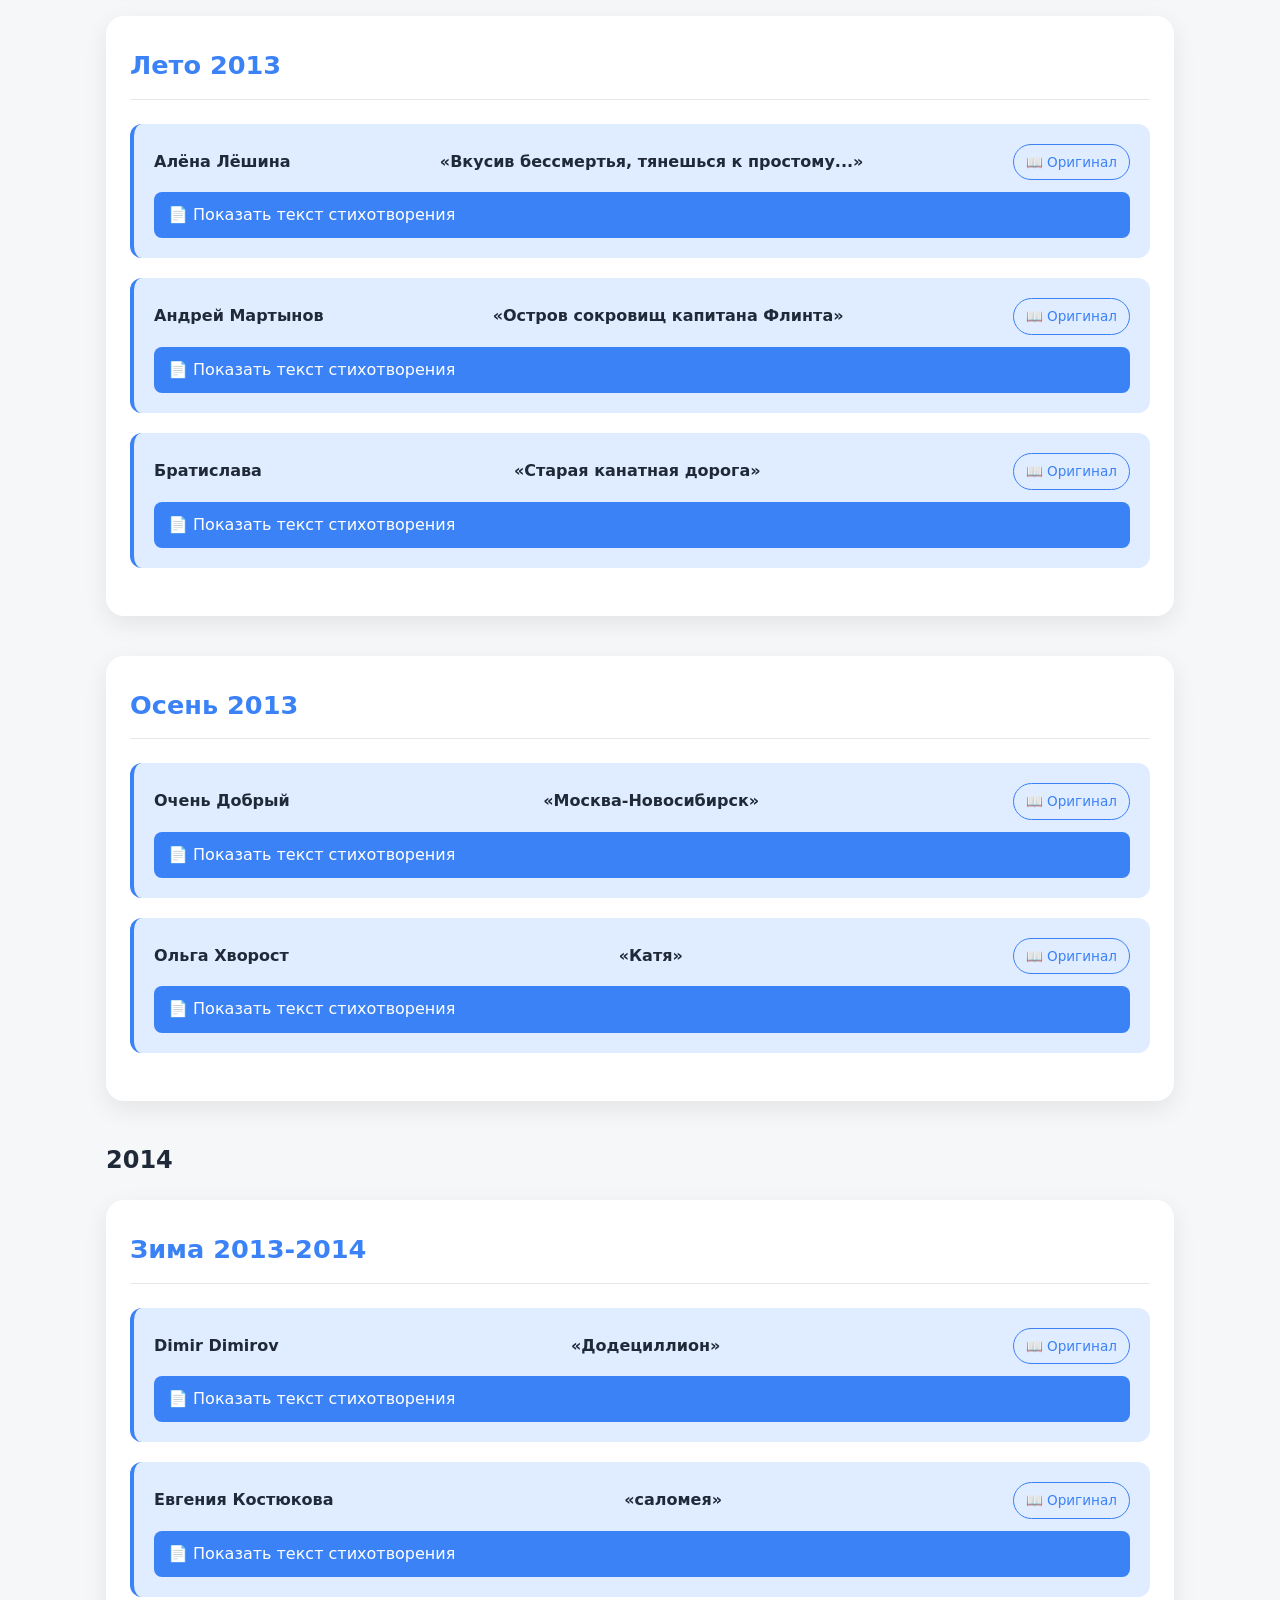
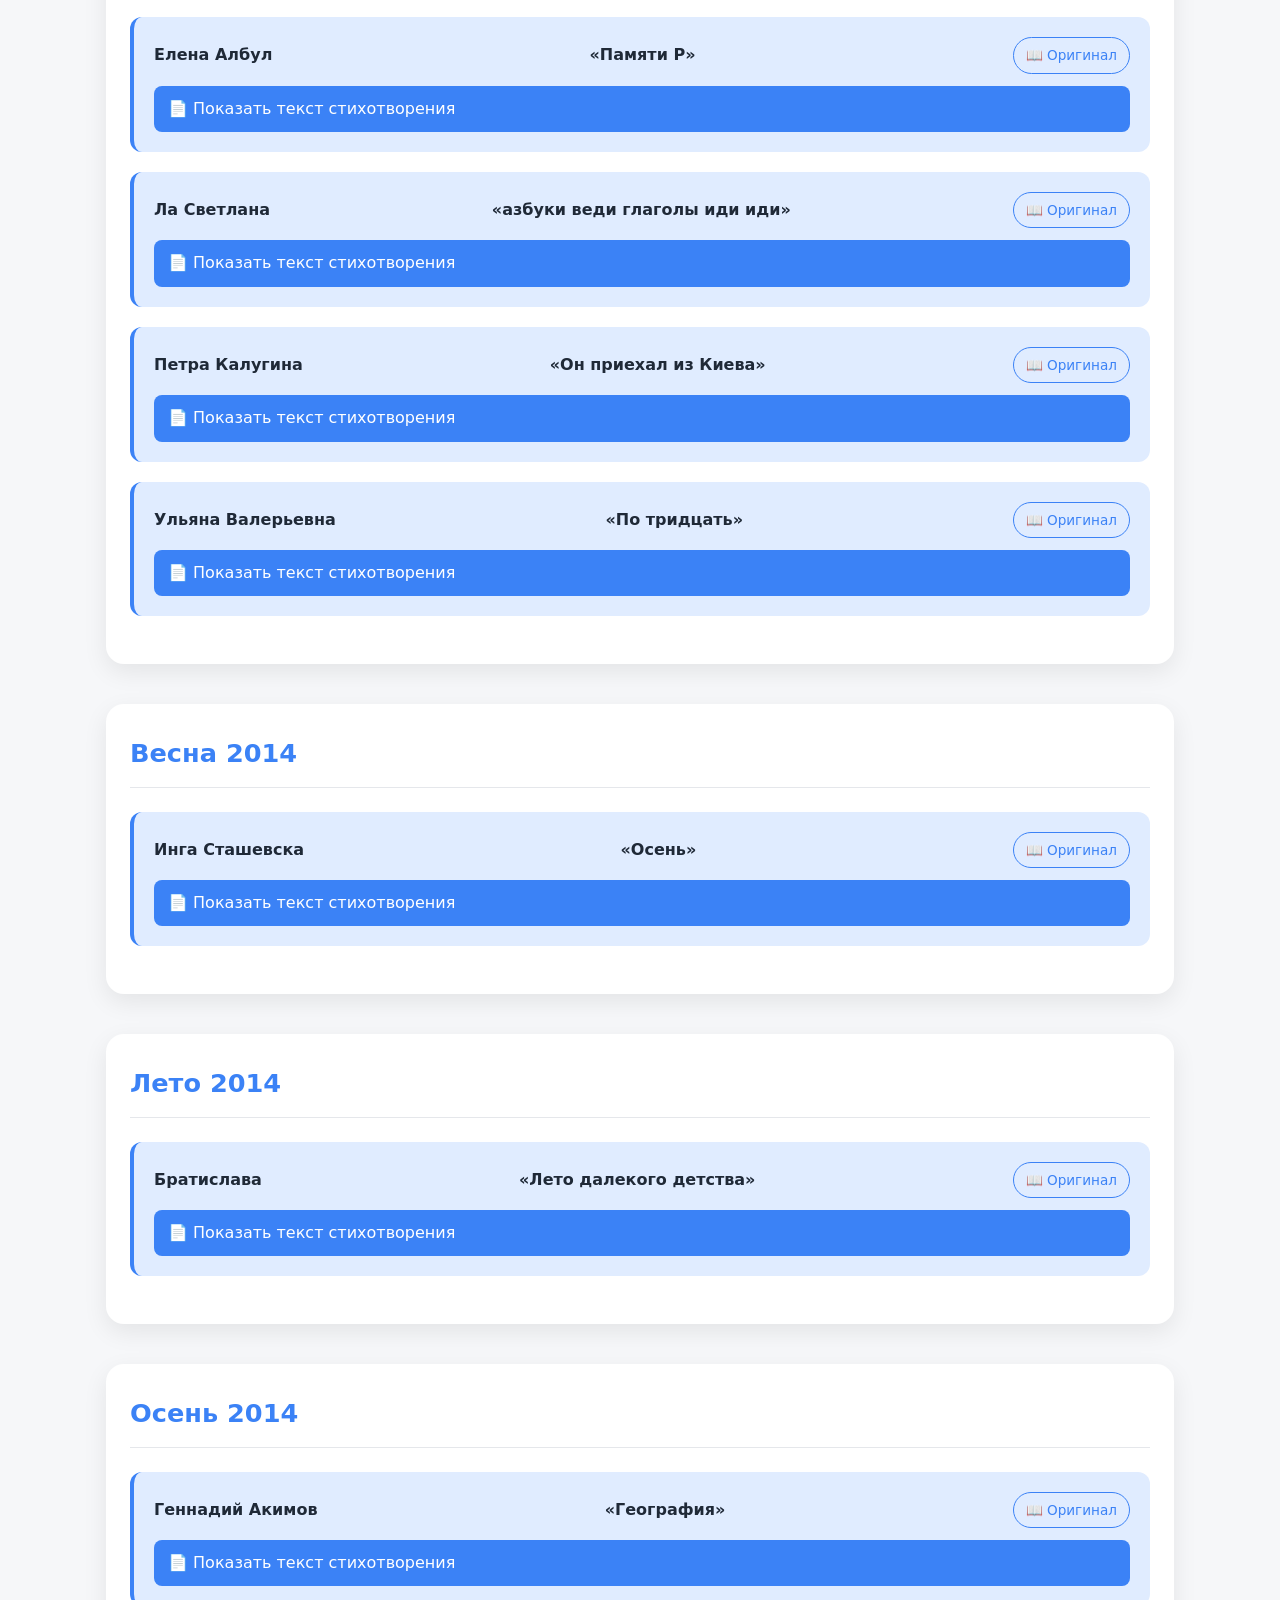
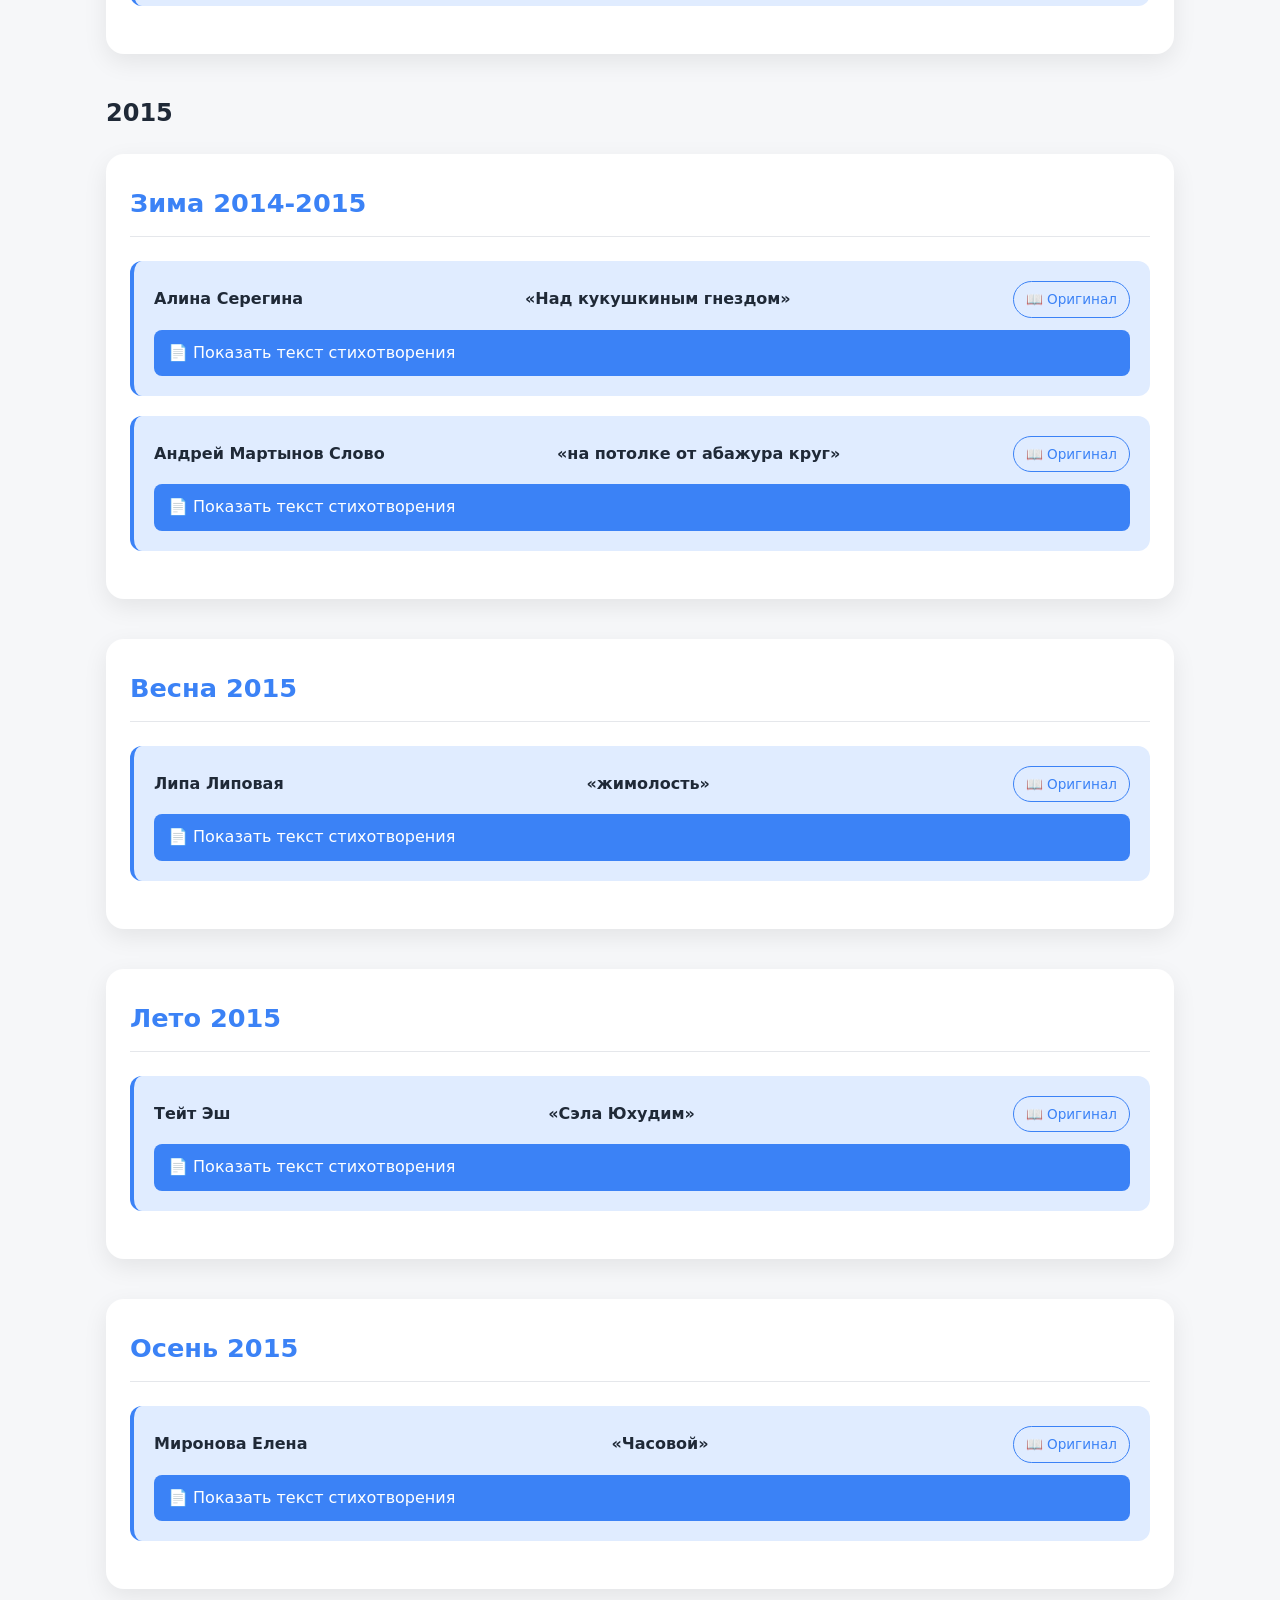
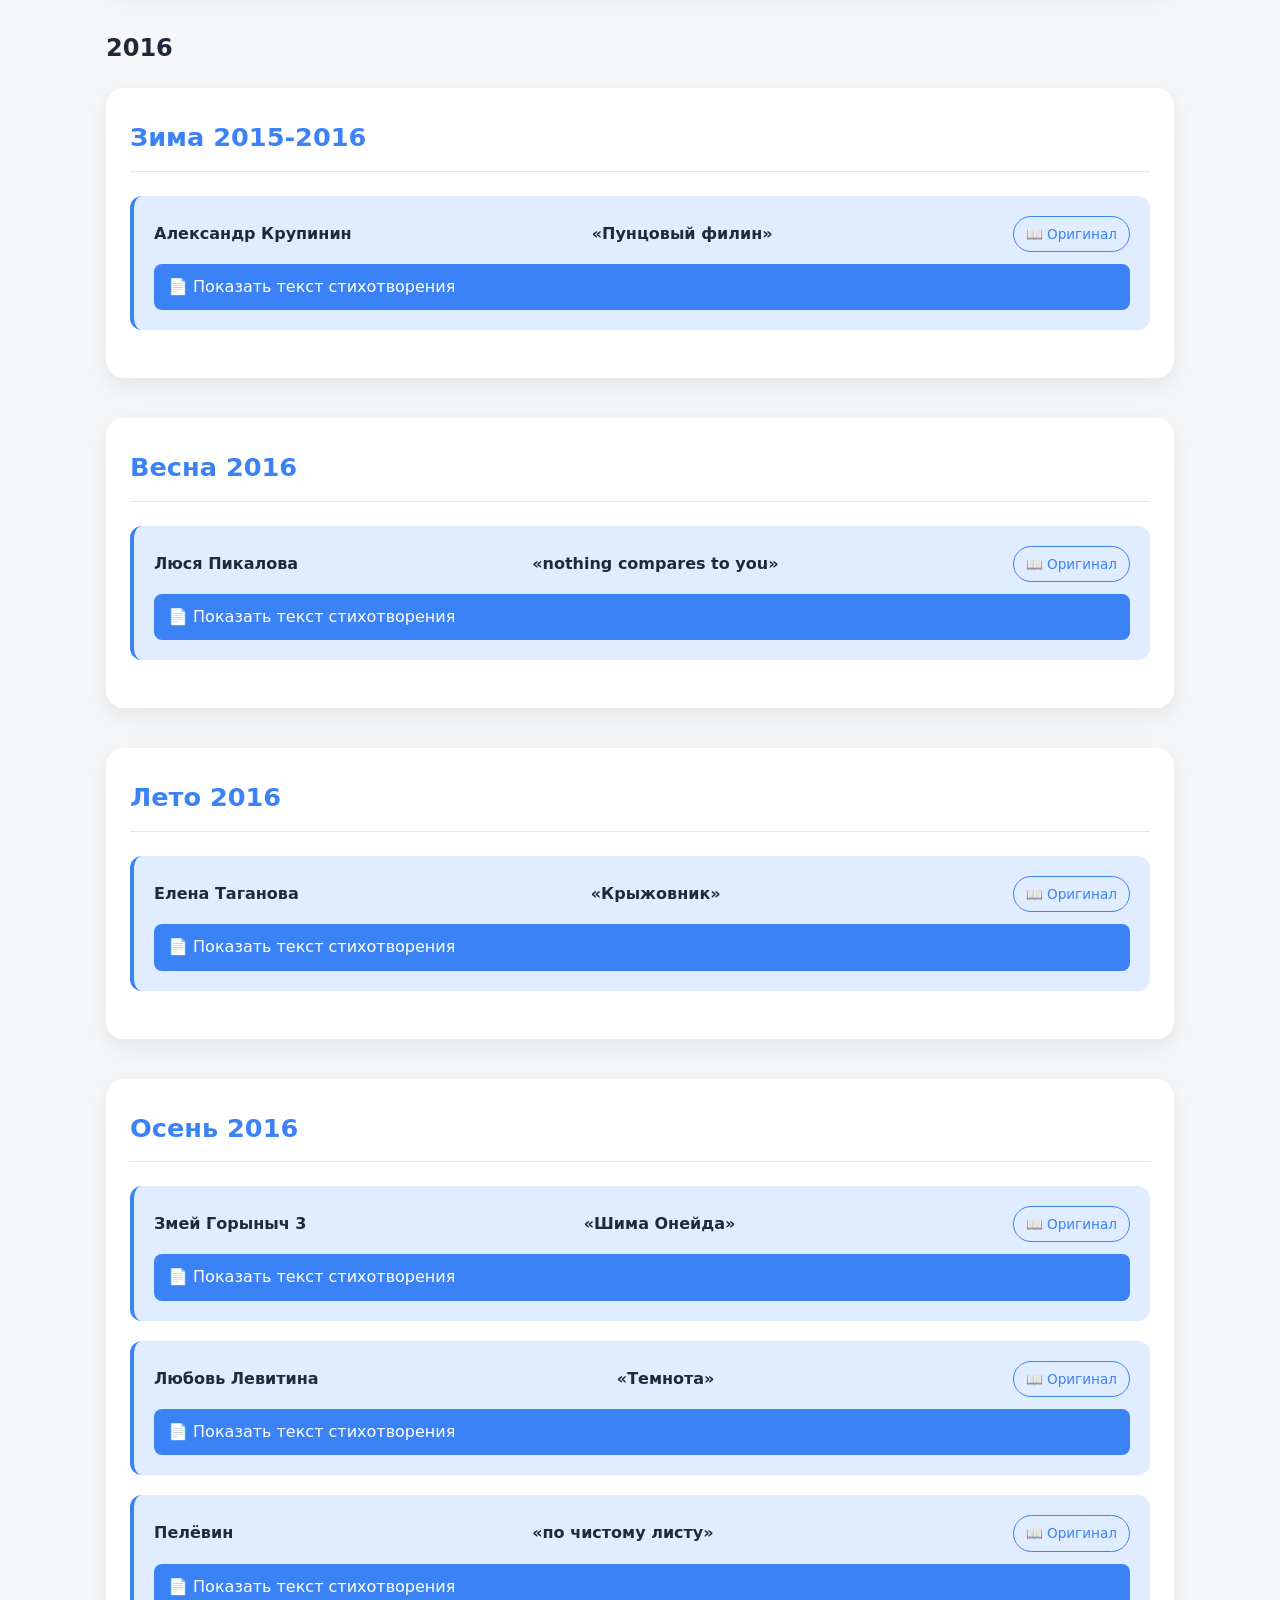
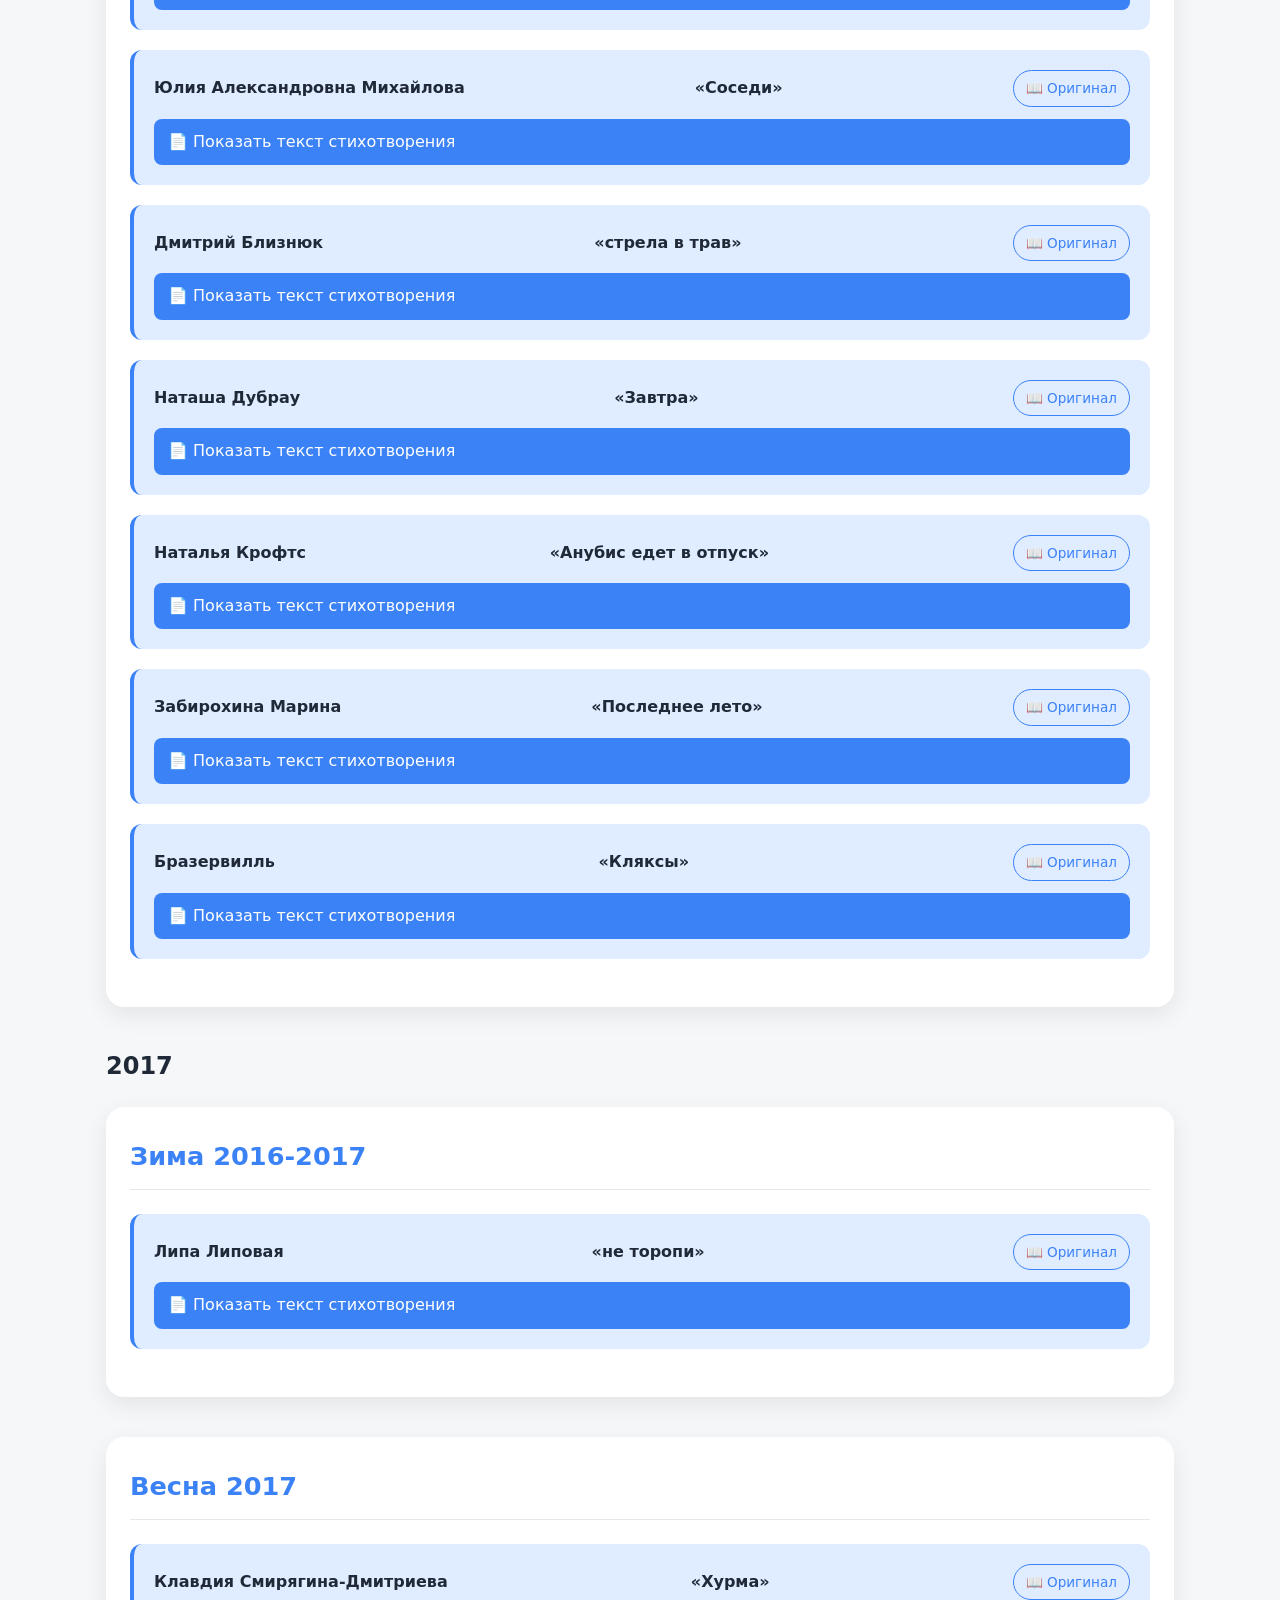
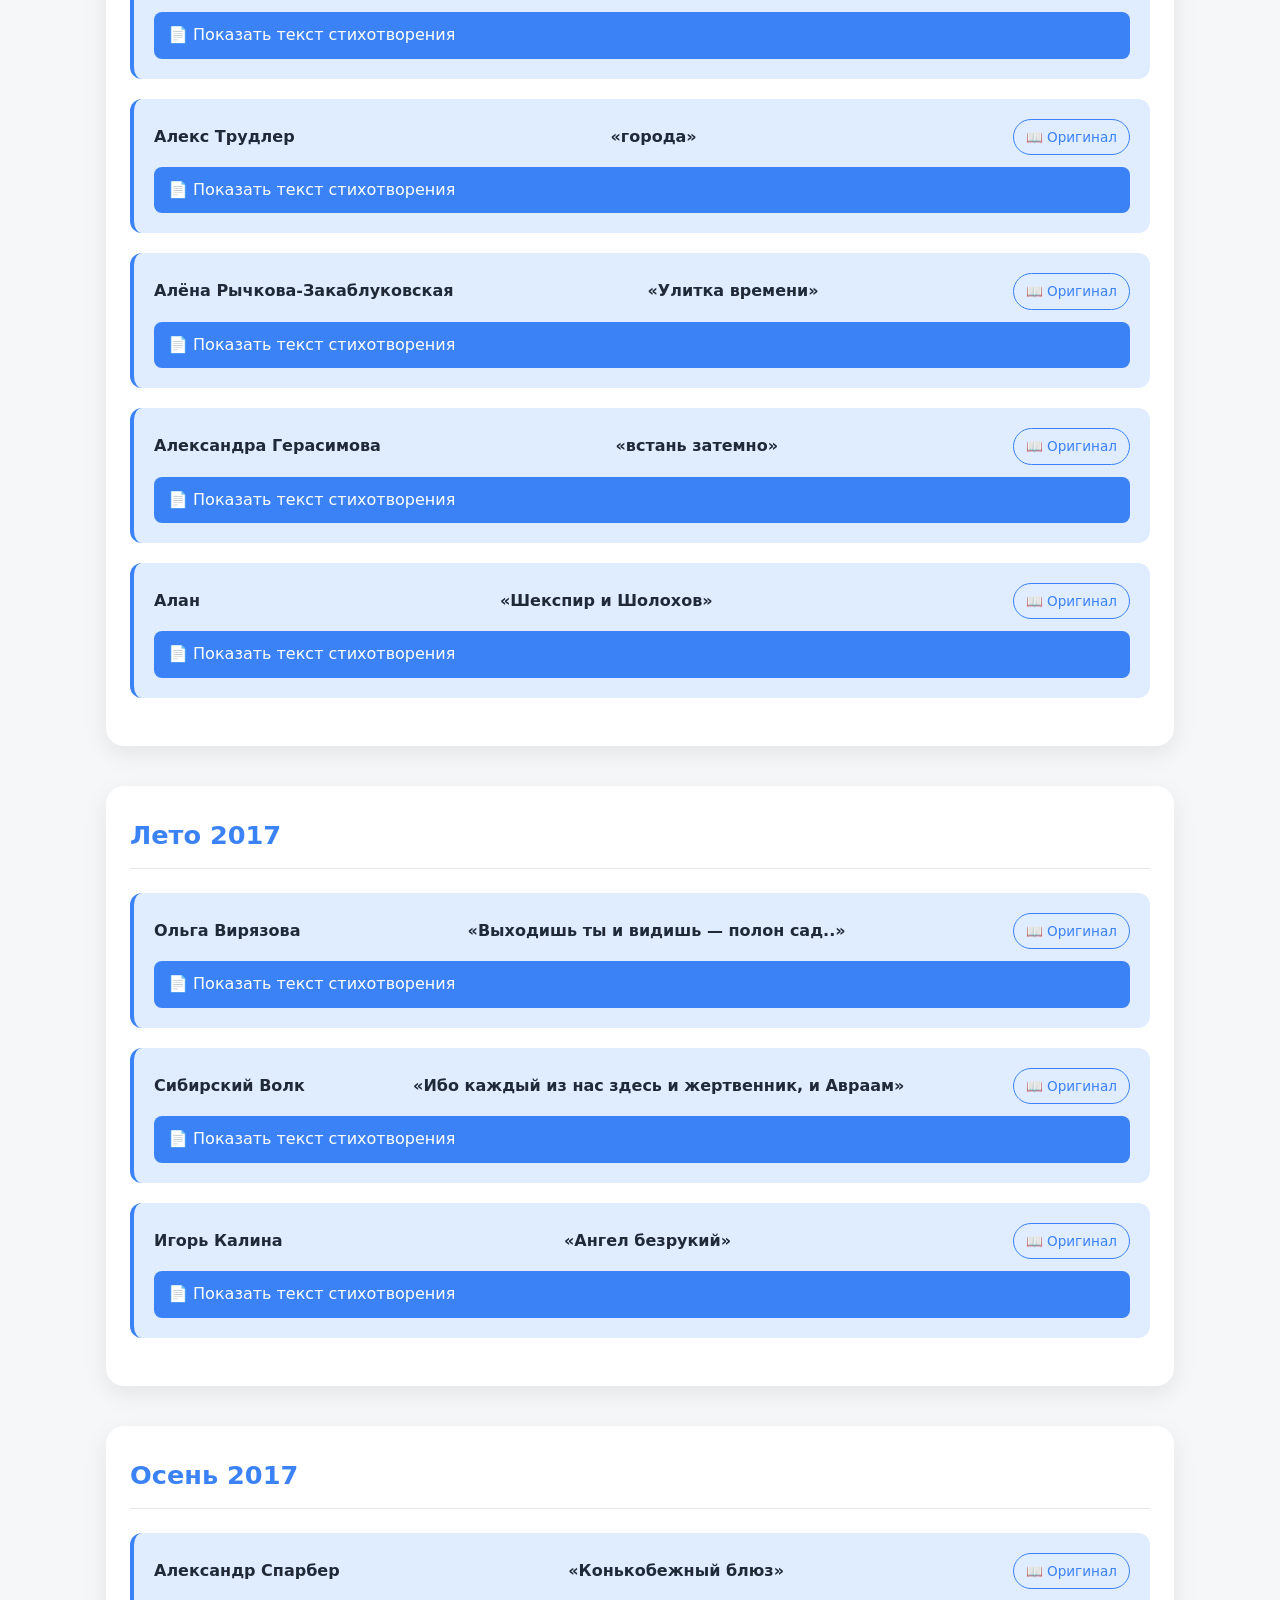
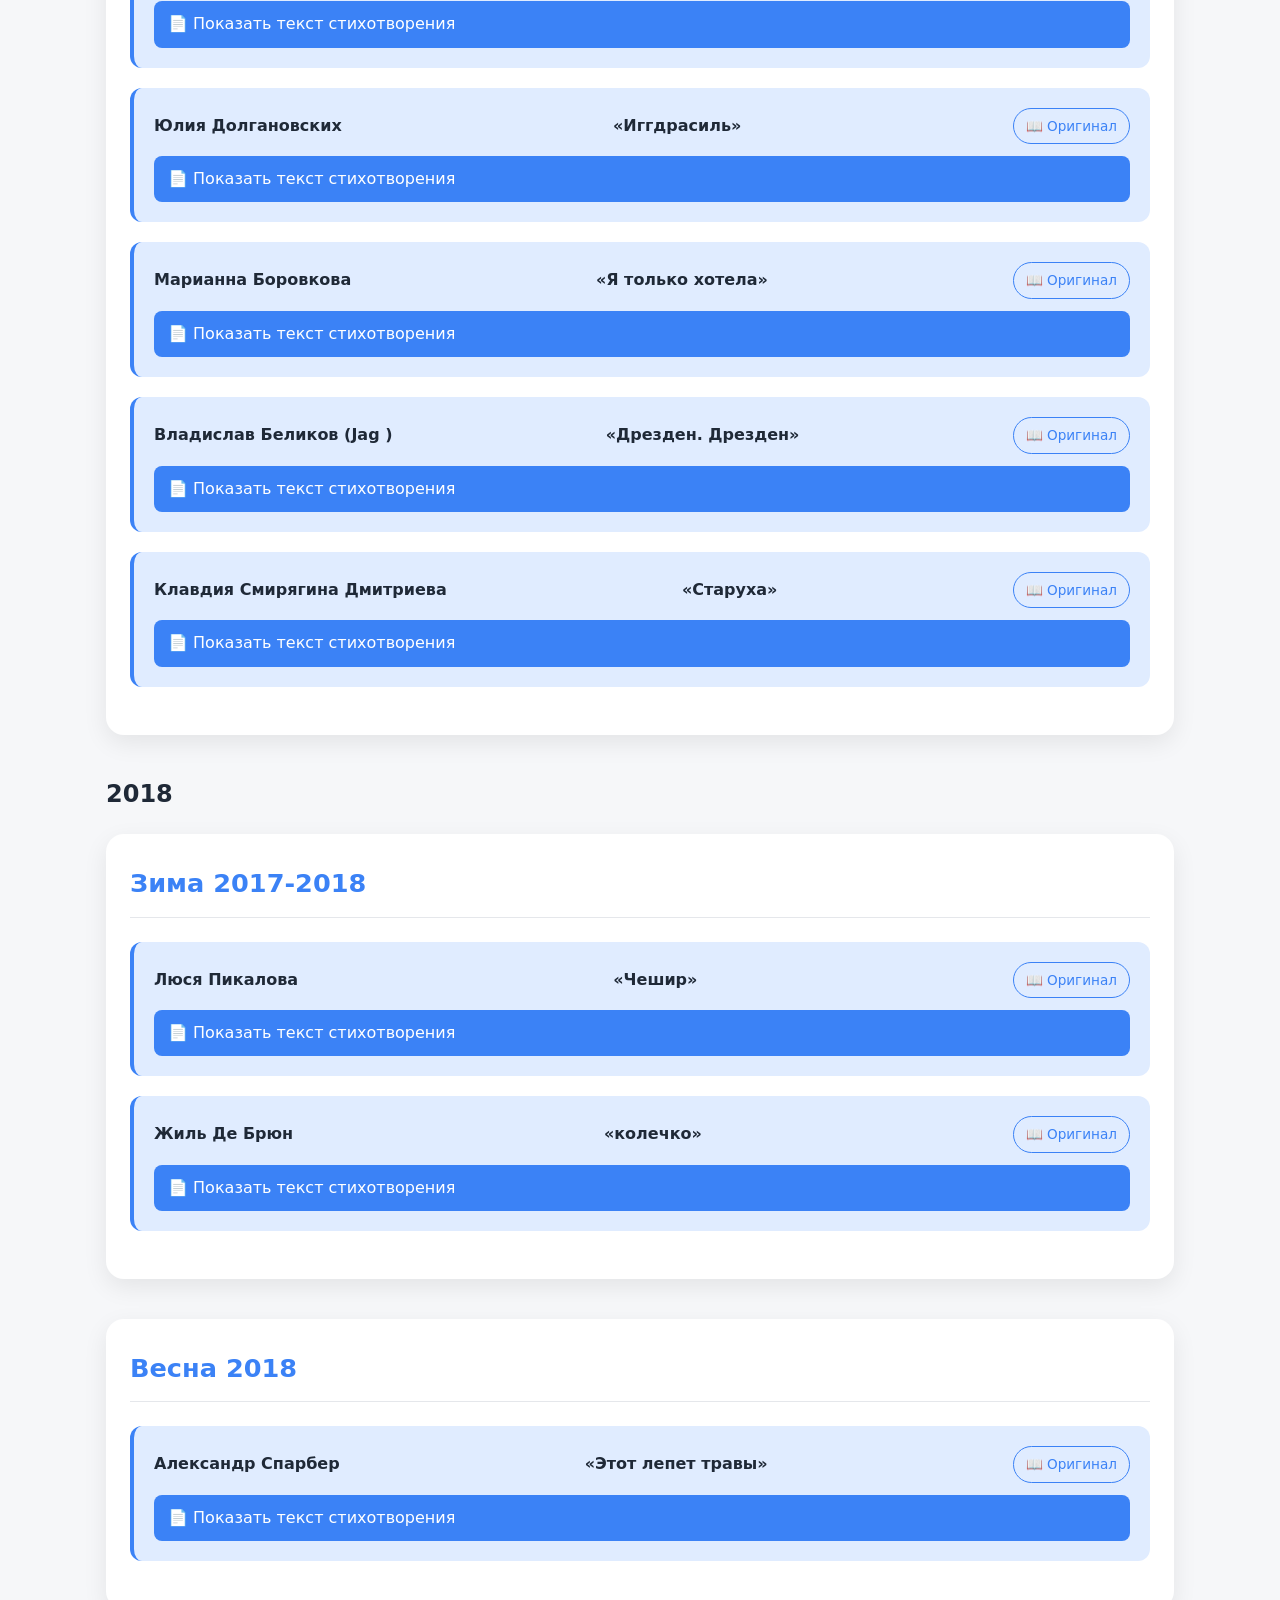
==== commit bc6a79b0: "Update index.html" ====
--- a/index.html
+++ b/index.html
@@ -34,6 +34,7 @@
     <a href="#y2023">2023</a>
     <a href="#y2024">2024</a>
     <a href="#y2025">2025</a>
+	<a href="#y2026">2026</a>
 </nav>
 
 <h2 id="y2011" class="year-title">2011</h2>
@@ -5458,7 +5459,7 @@
 				
             </section>  			
 
-
+<h2 id="y2026" class="year-title">2026</h2> 
             <section class="season-section">
                 <h2 class="season-title summer">Зима 2025-2026</h2>
         
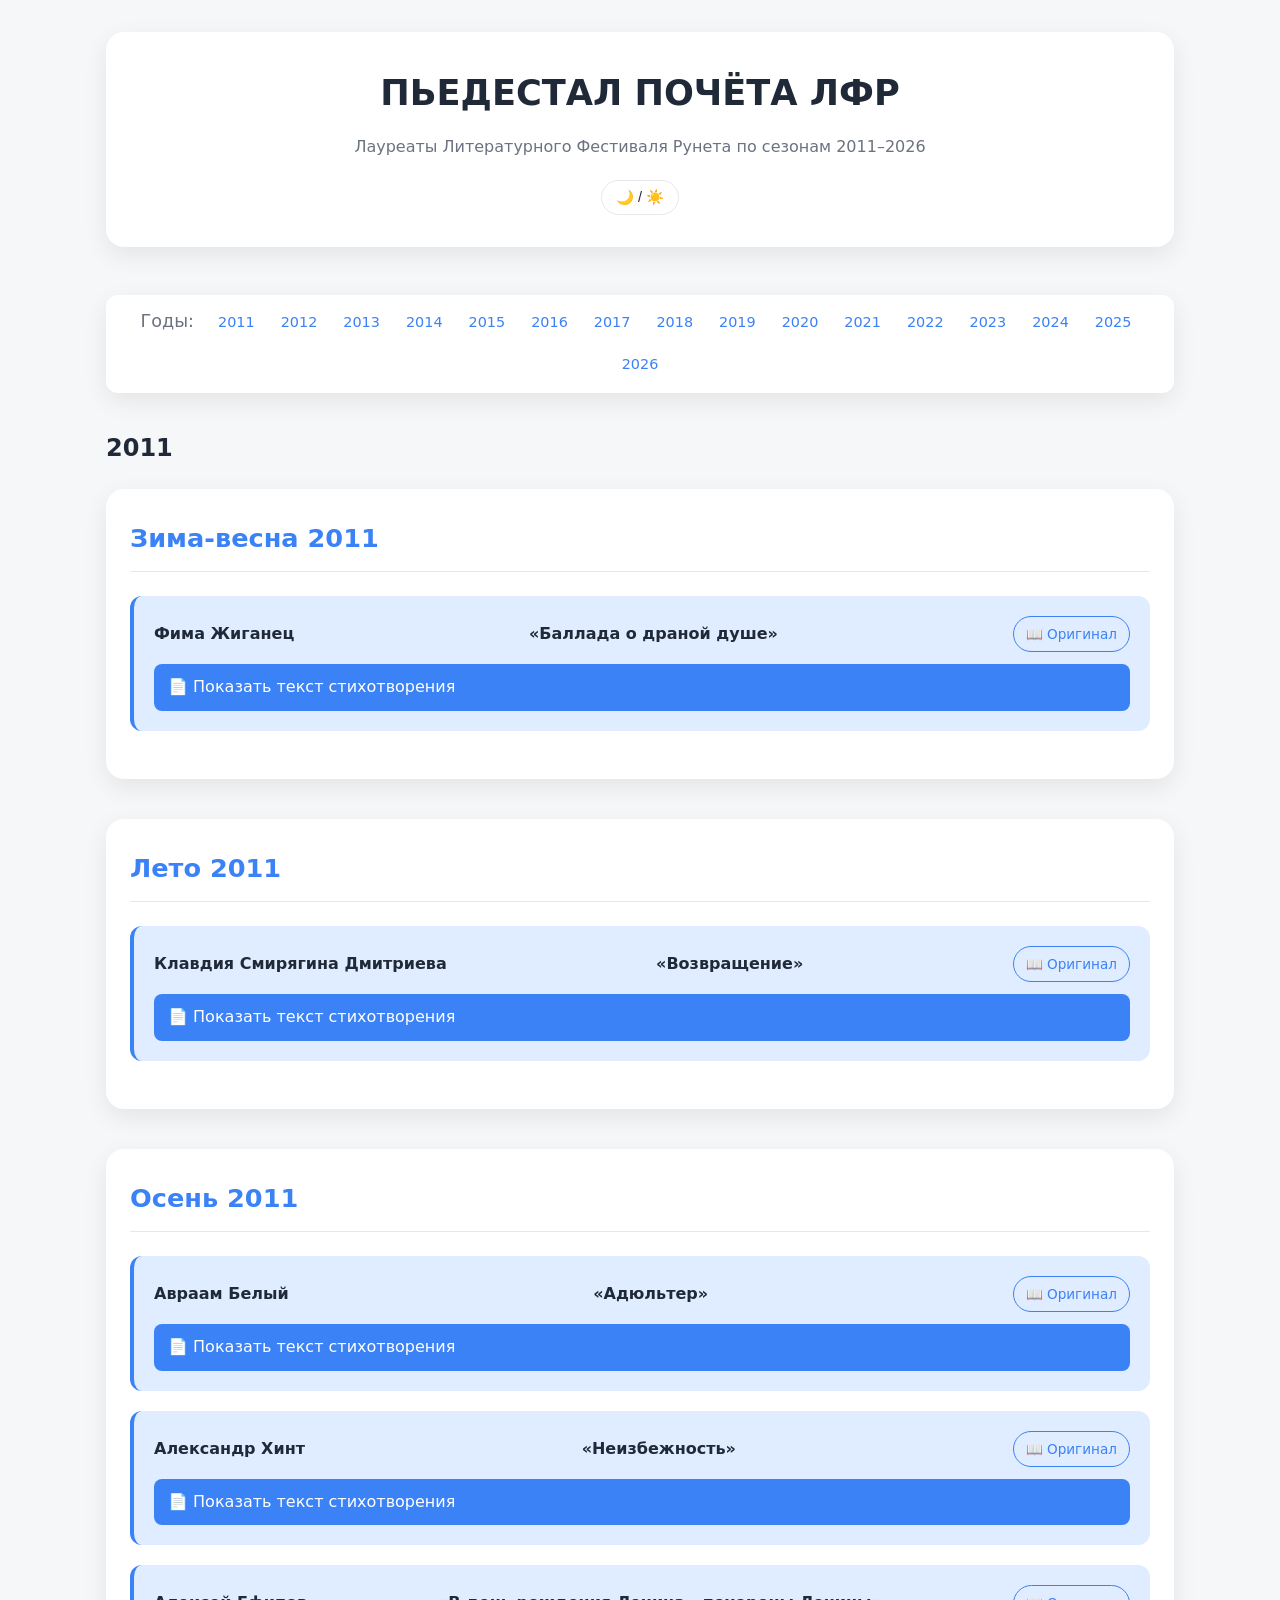
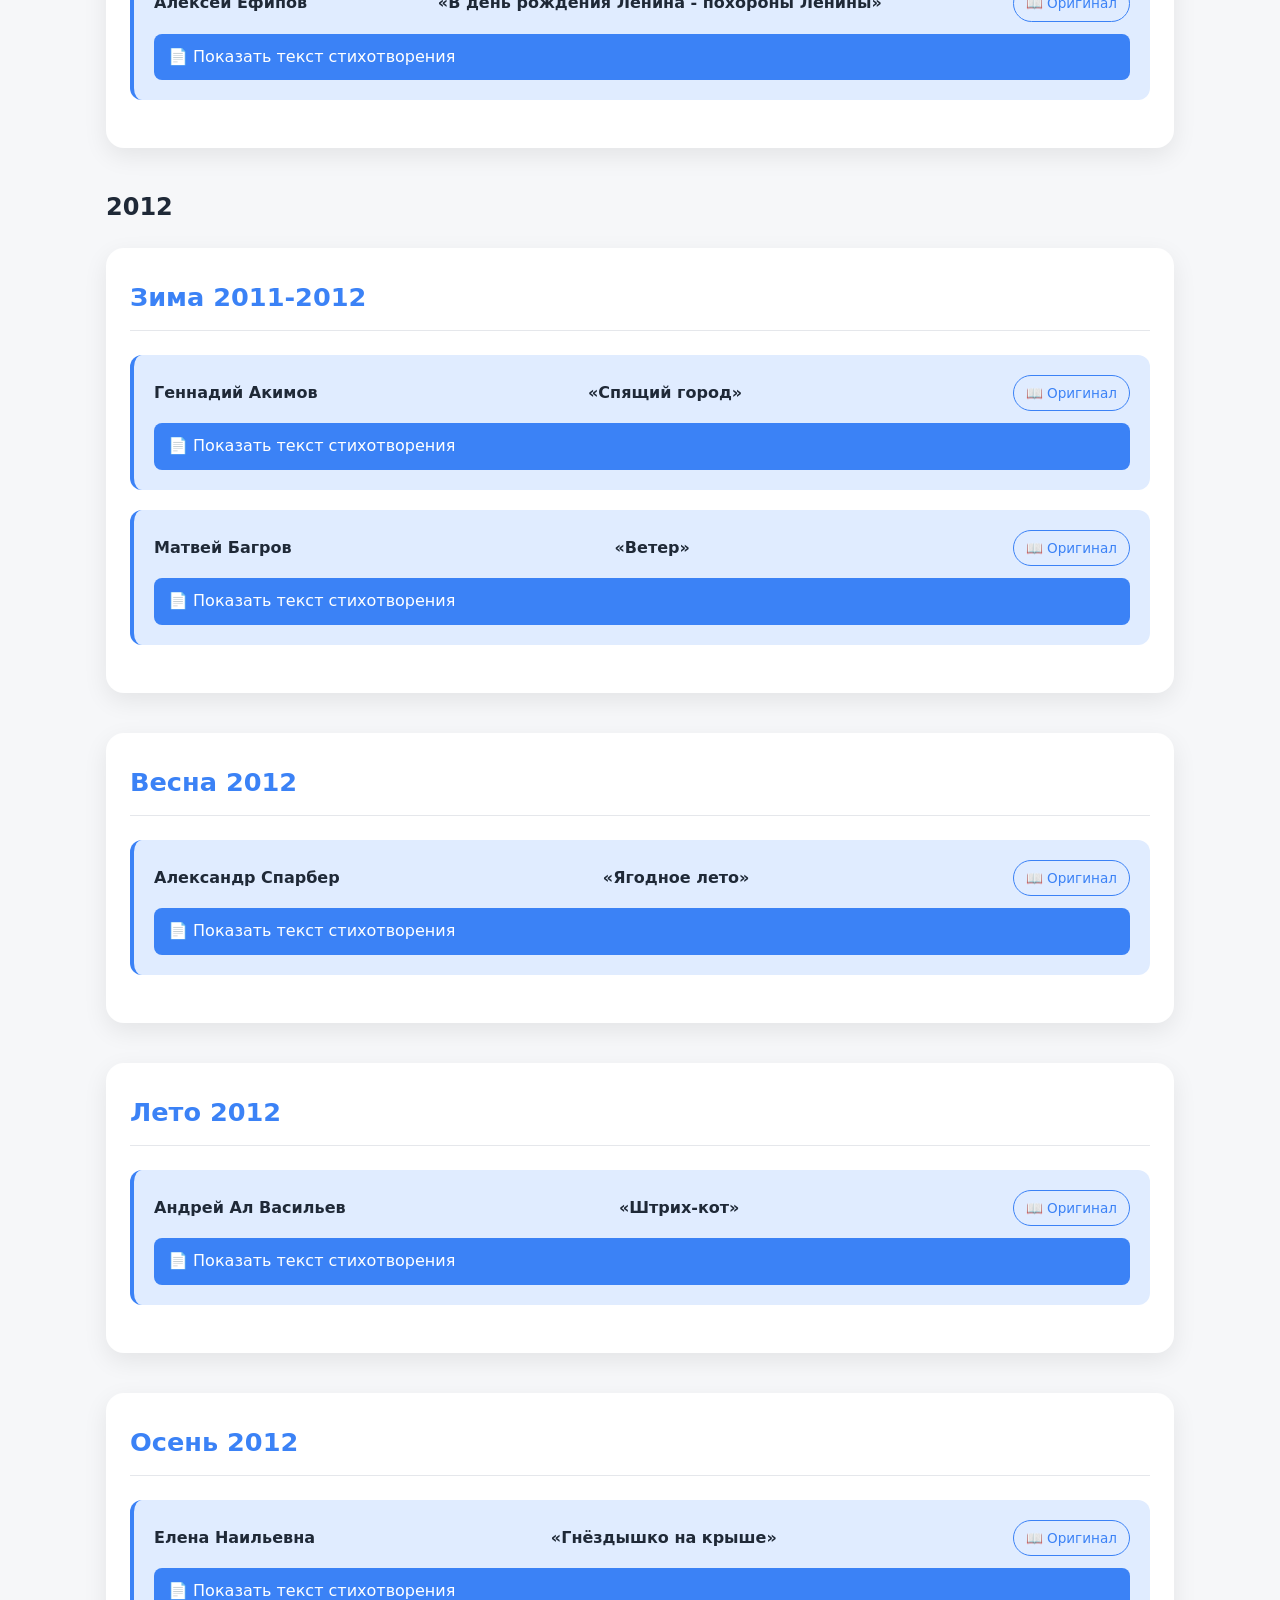
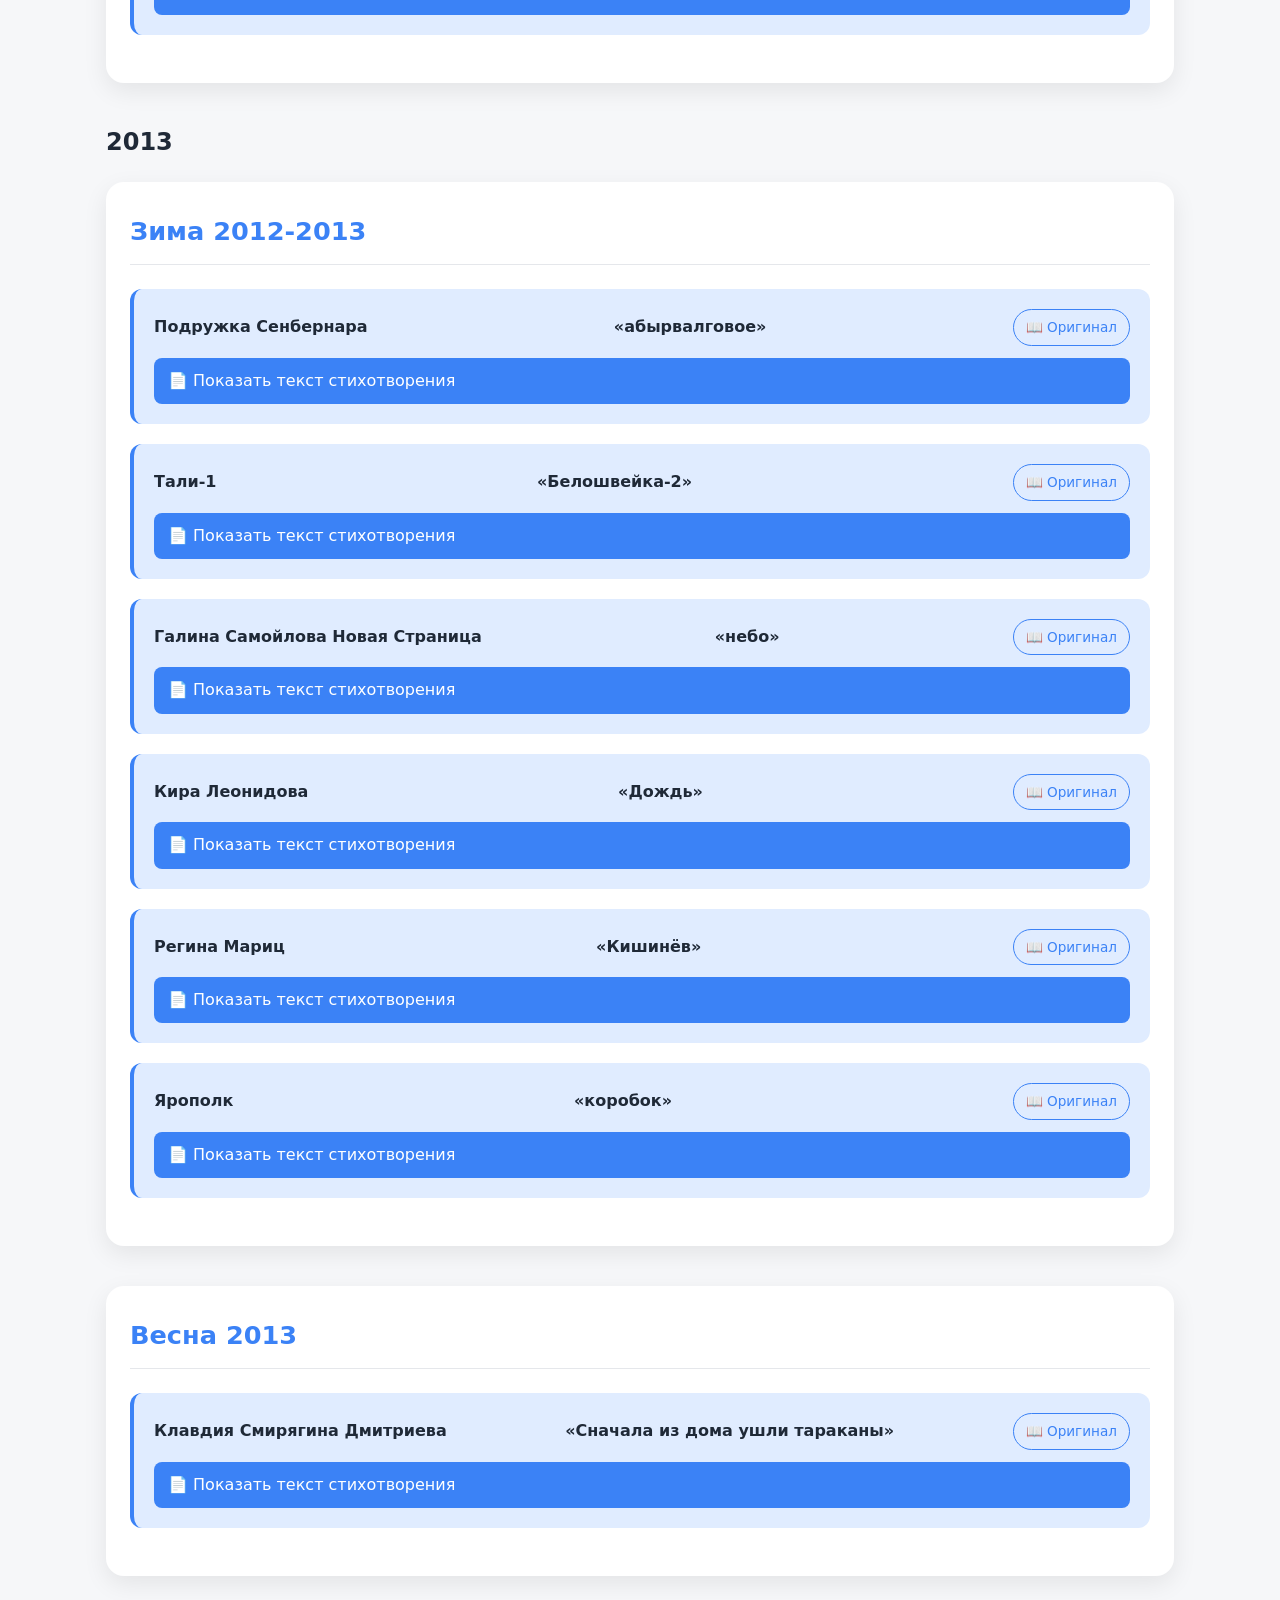
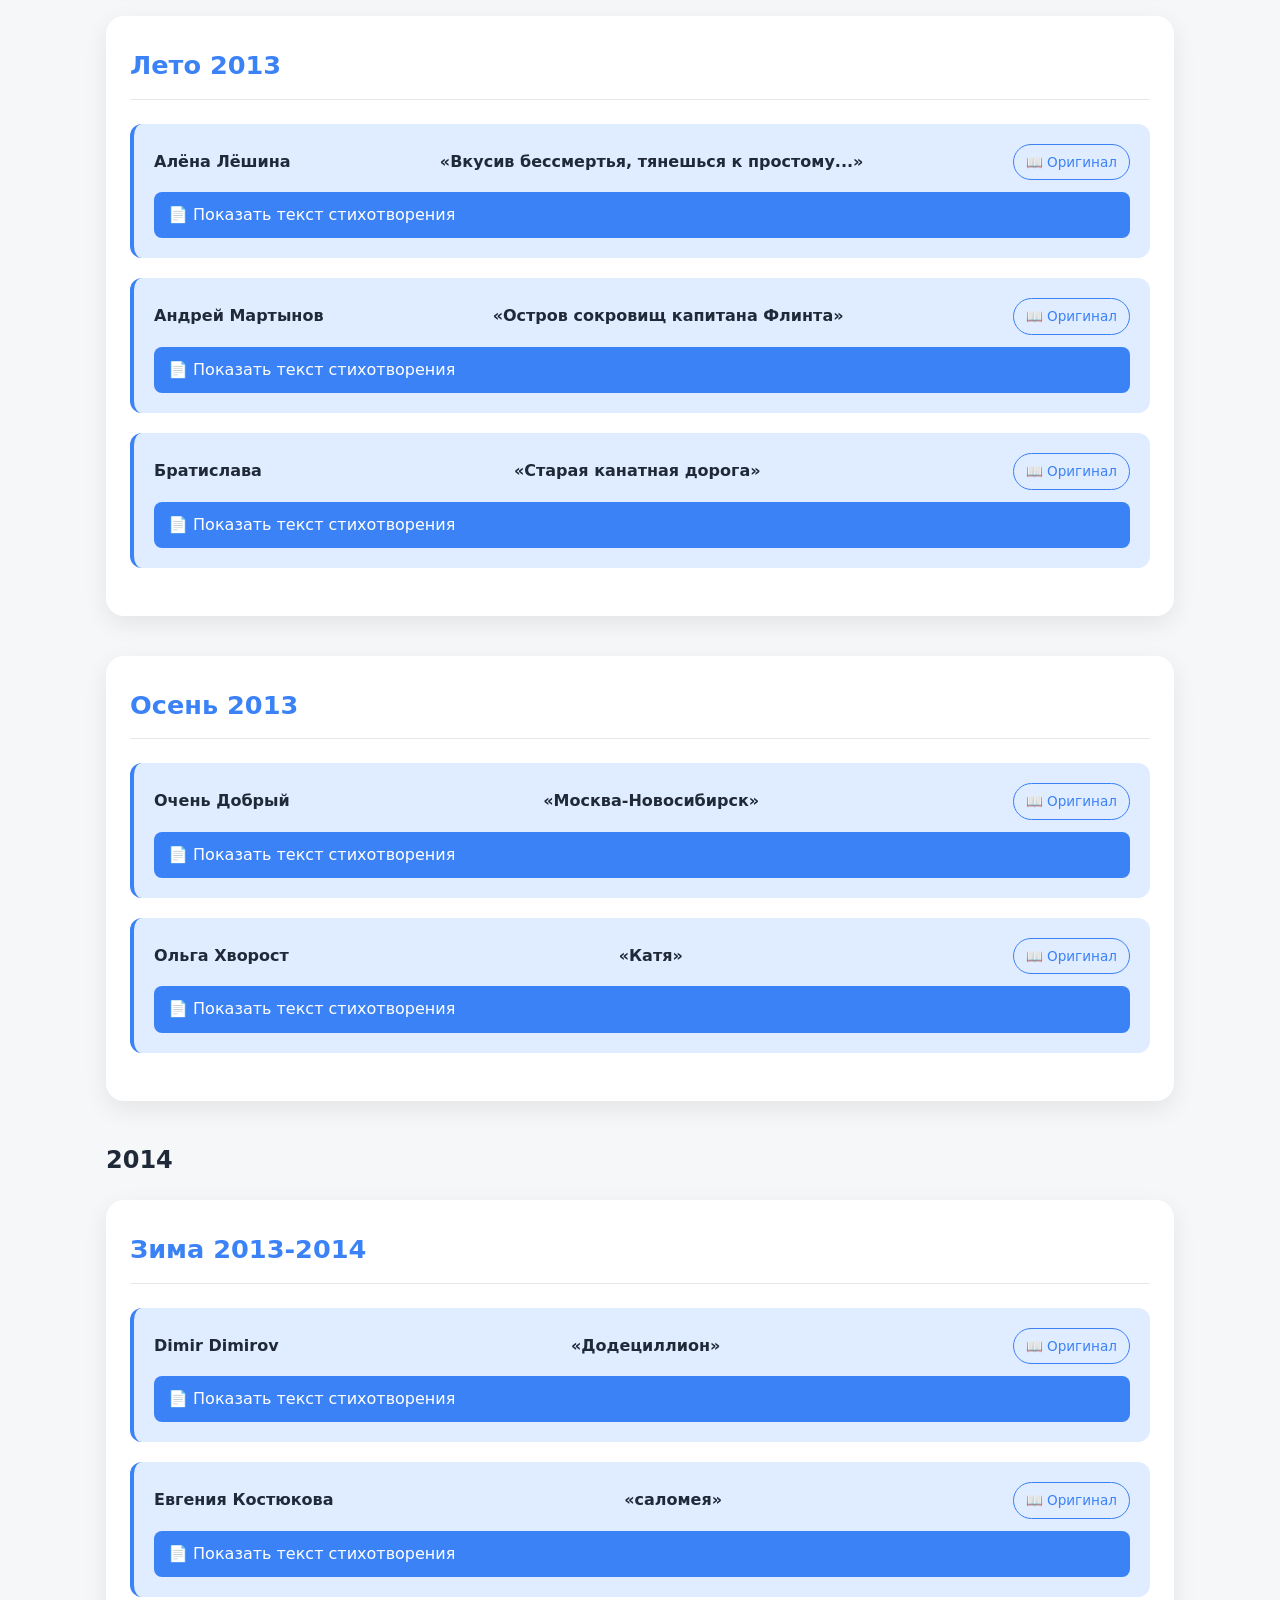
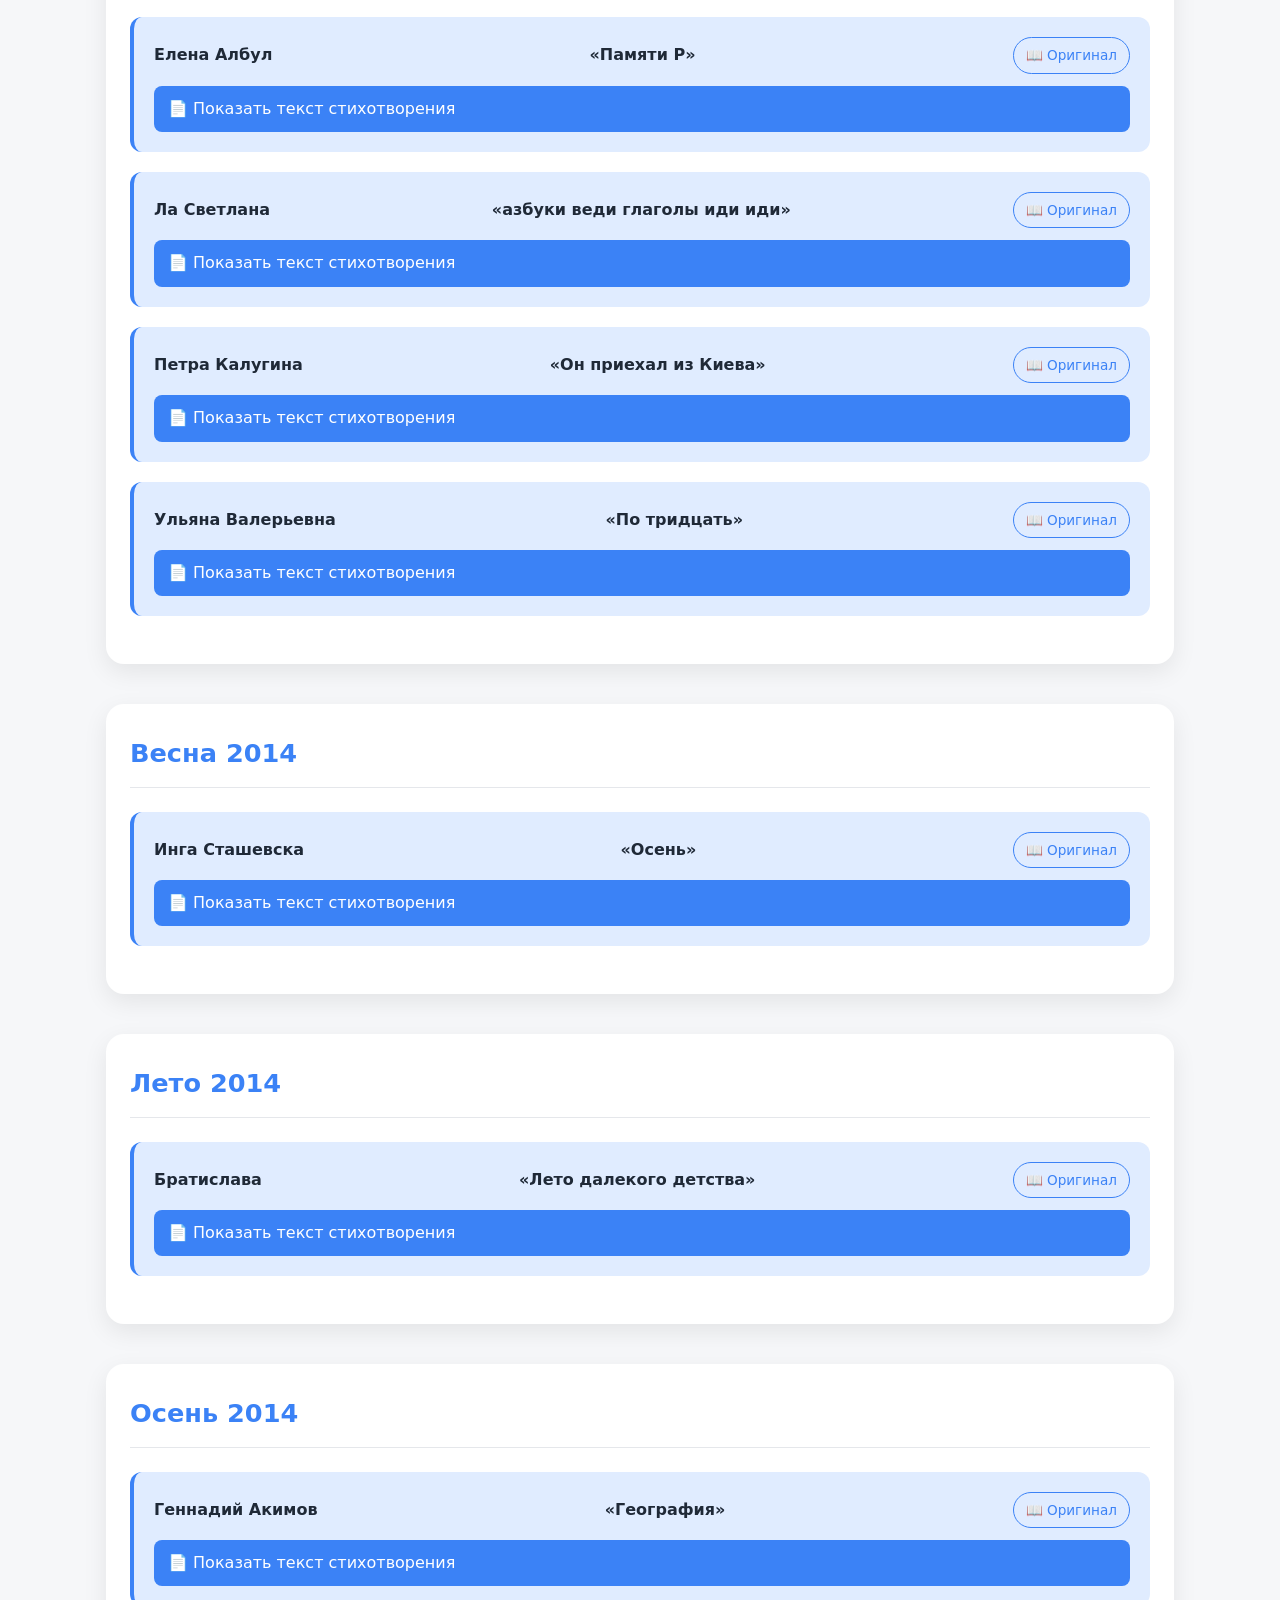
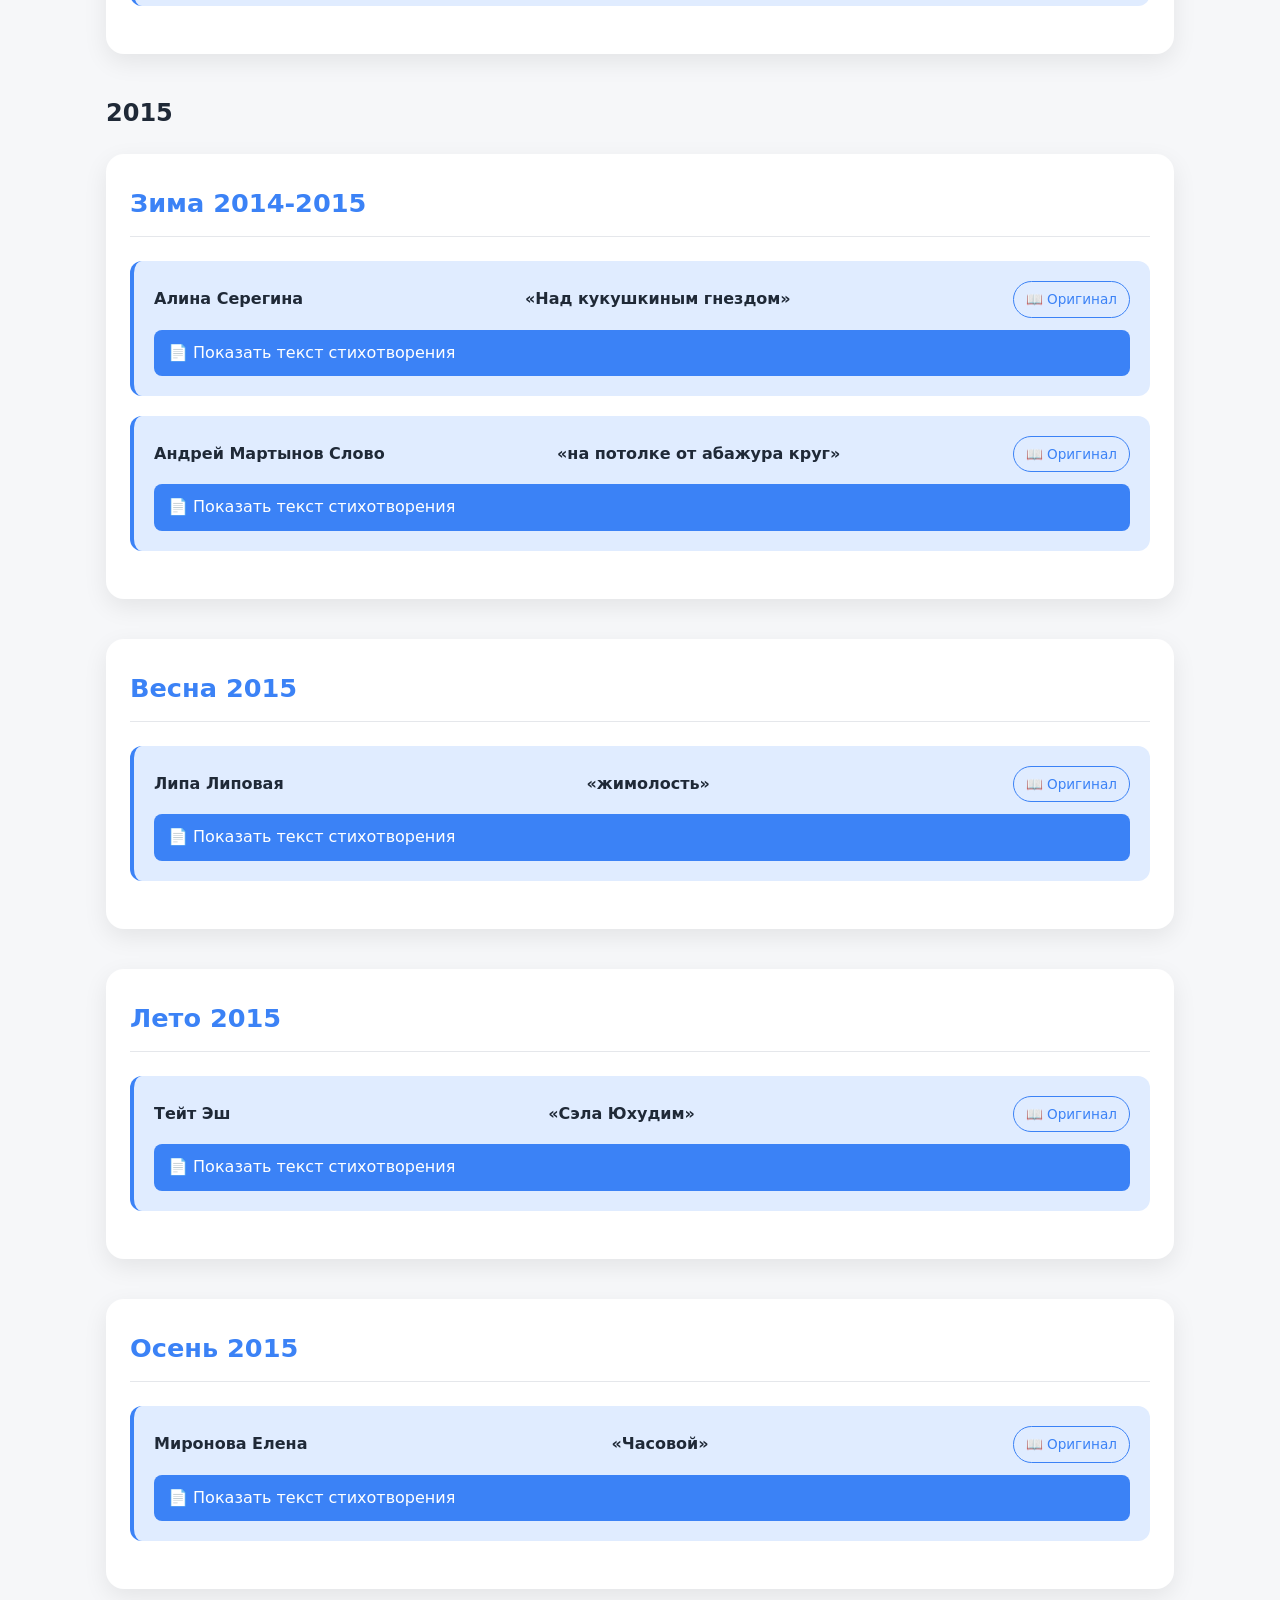
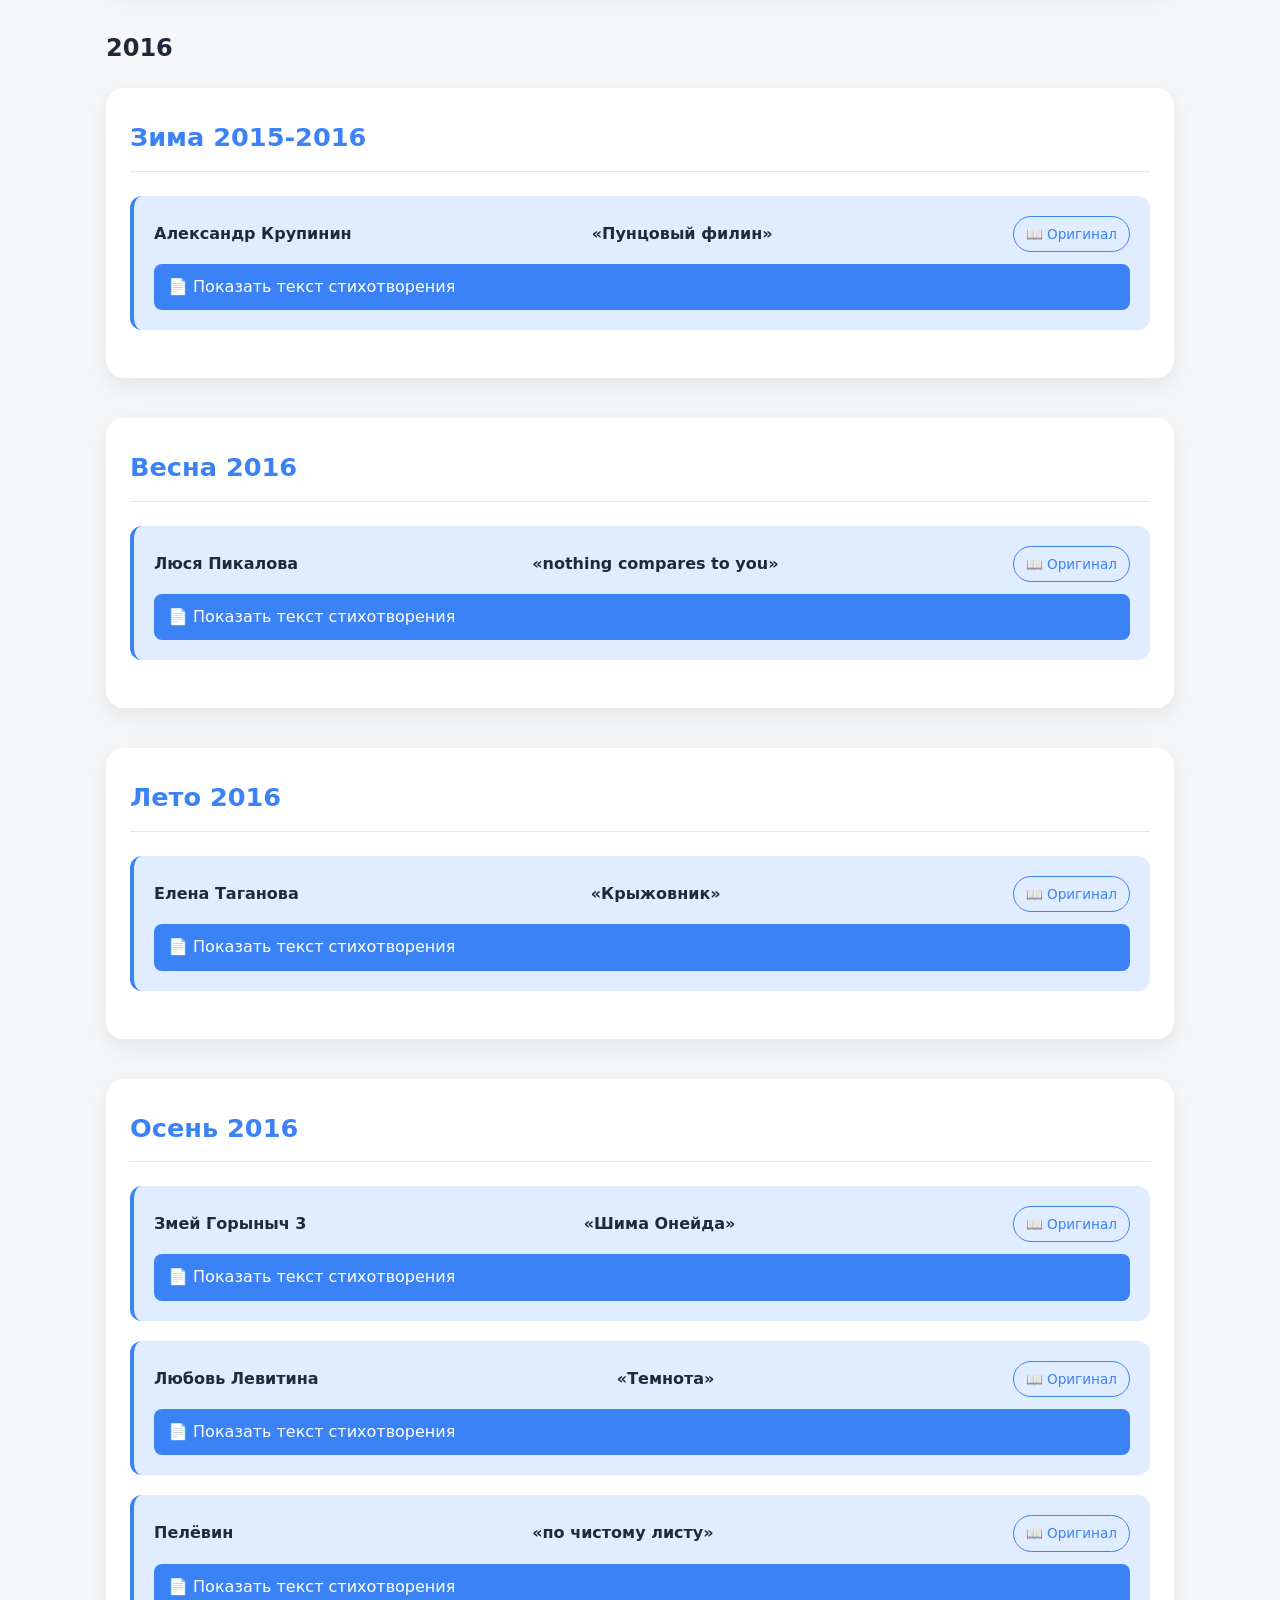
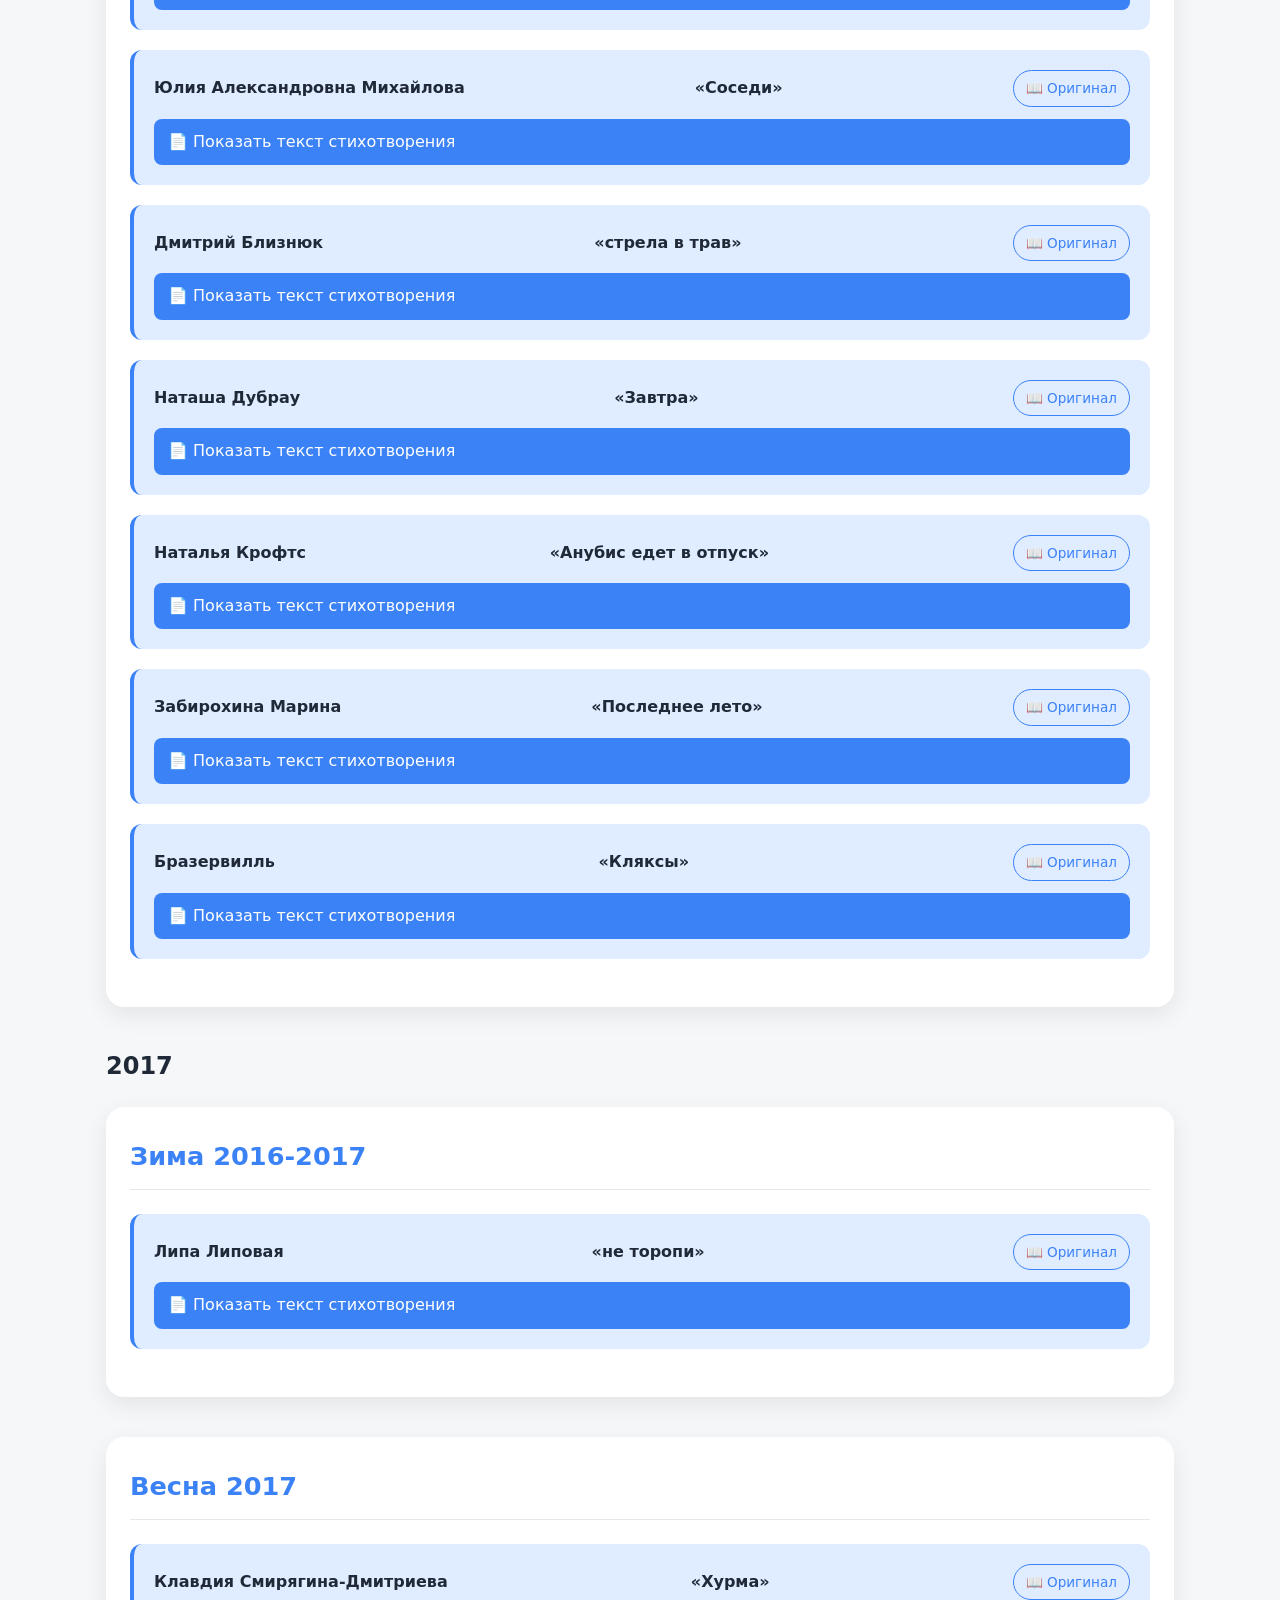
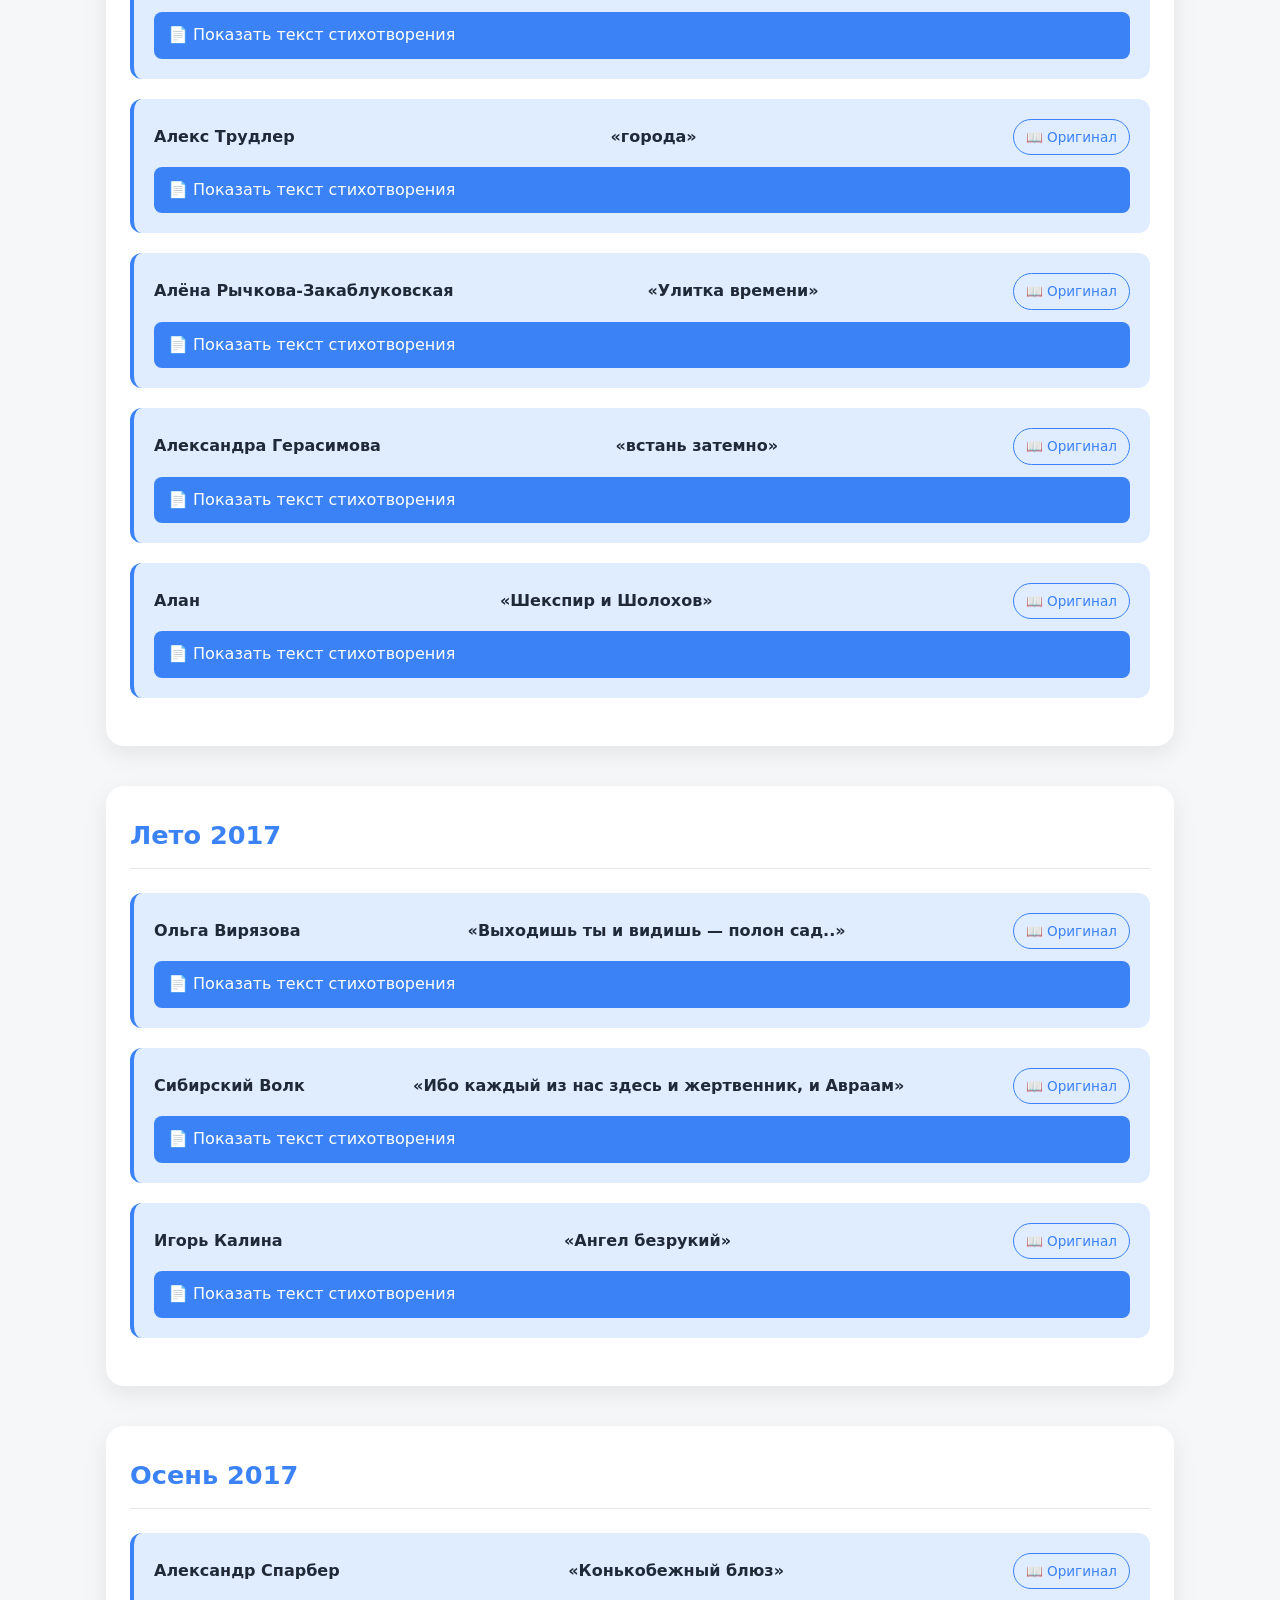
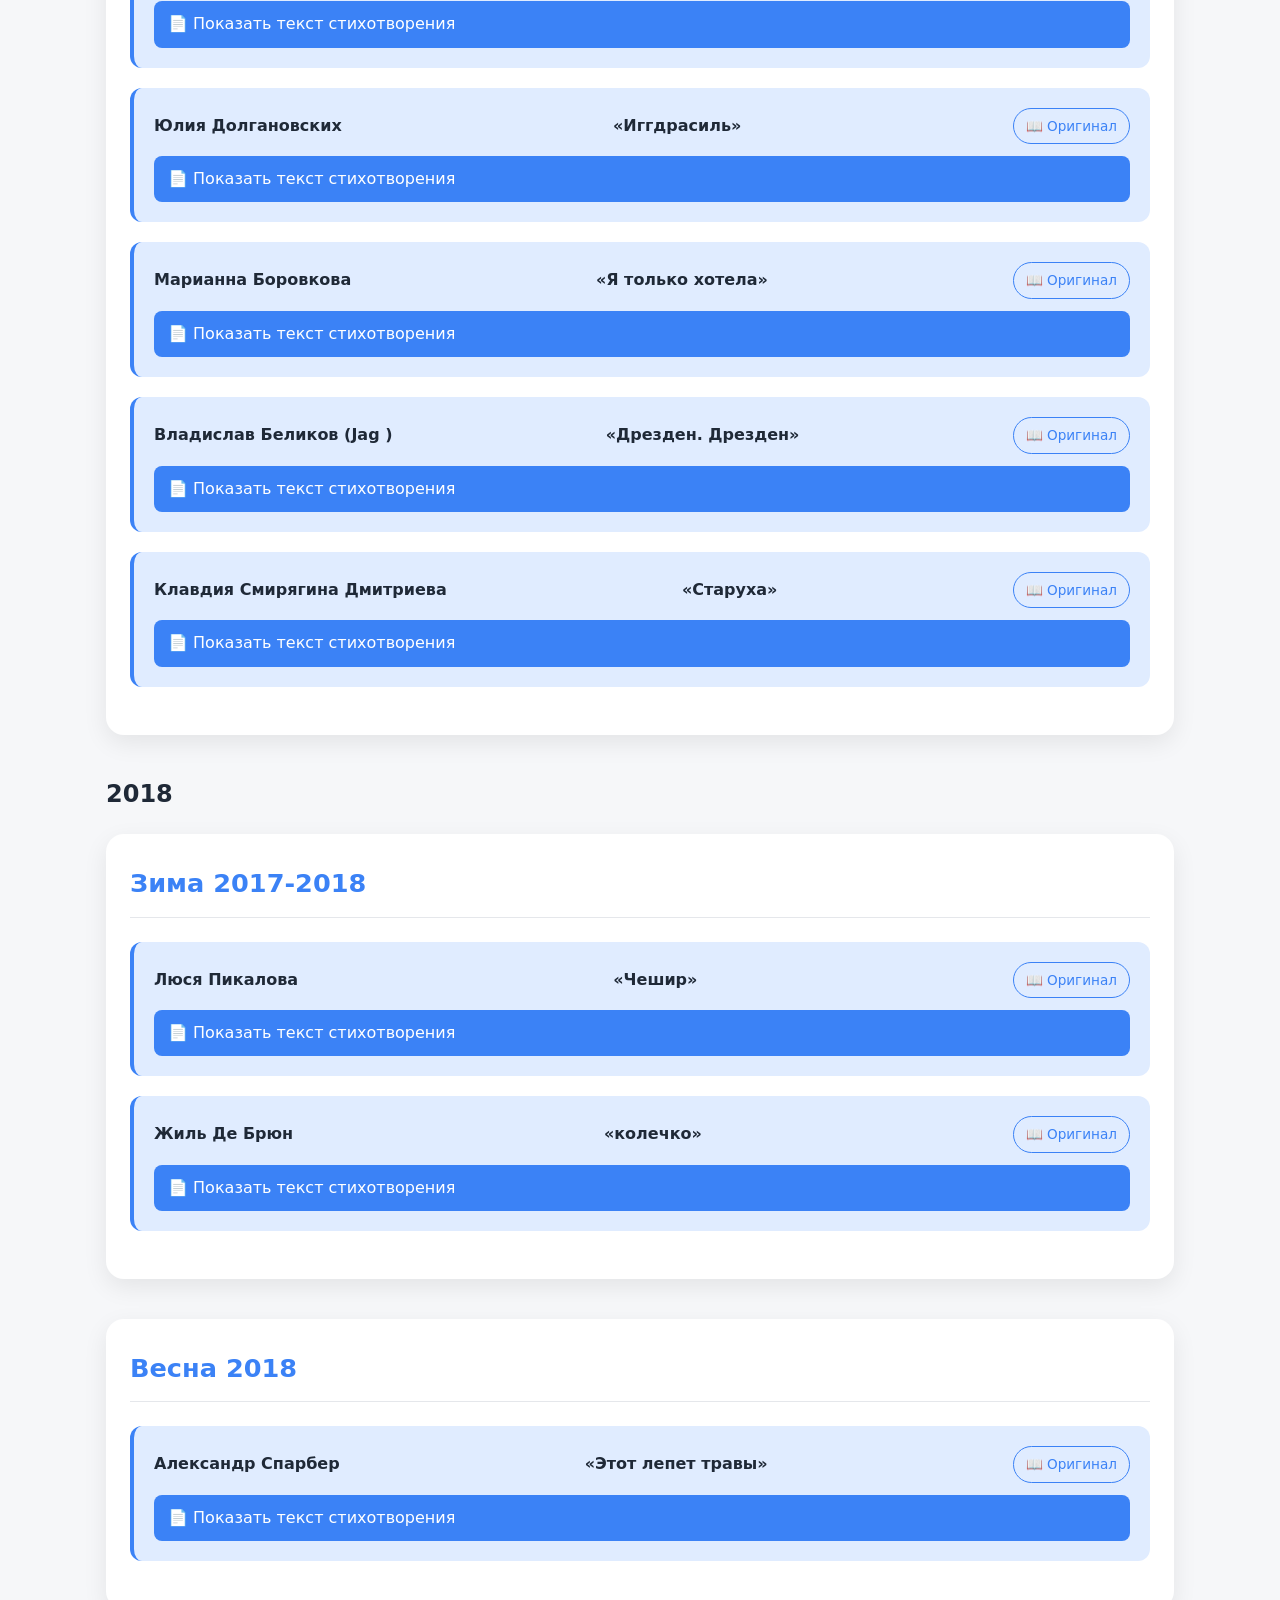
==== commit ed830877: "Update index.html" ====
--- a/index.html
+++ b/index.html
@@ -10,7 +10,7 @@
     <main class="container">
     <header class="header">
         <h1>ПЬЕДЕСТАЛ ПОЧЁТА ЛФР</h1>
-        <p>Лауреаты Литературного Фестиваля Рунета по сезонам 2011–2025</p>
+        <p>Лауреаты Литературного Фестиваля Рунета по сезонам 2011–2026</p>
 	<button id="themeToggle" class="theme-toggle" aria-label="Переключить тему">
     🌙 / ☀️
 </button>
@@ -5488,6 +5488,128 @@
                     </details>
                 </div>
             </section>
+
+            <section class="season-section">
+                <h2 class="season-title summer">Весна 2026</h2>
+        
+                <div class="poem-item">
+                    <div class="poem-header">
+                        <span class="poem-author">Дмитрий Мальянц</span>
+                        <span class="poem-title">«У попа была собака»</span>
+                        <a href="http://stihi.ru/2026/02/18/2549" class="poem-link" target="_blank">📖 Оригинал</a>
+                    </div>
+                    <details>
+                        <summary>📄 Показать текст стихотворения</summary>
+                        <div class="poem-text">У попа была собака,
+Храм у синей, сонной речки,
+В небе знаки зодиака,
+В быстрых лодках человечки.
+Борода росла по пояс,
+Щекотал колючий свитер,
+Громыхал за лесом поезд
+Нижний-Питер, Нижний-Питер.
+Пел сверчок, клевал подлещик,
+Таял в иле след косули,
+Вроде бы простые вещи,
+Но бесценные по сути.
+Месяц плыл над деревенькой,
+Где-то тихо ухал филин,
+Так и жили помаленьку
+И неплохо вроде жили.
+Лишь звезда об этом помнит
+В бездне древнего колодца,
+В дальний космос рос шиповник
+И царапал, и кололся.
+Симпатичная эпоха,
+Невесомость стай утиных,
+Заросло чертополохом,
+Затянуло паутиной.
+Крест да белая рубаха,
+Вкус осенних поздних ягод,
+У попа была собака,
+Беспородная дворняга. </div>
+                    </details>
+                </div>
+
+
+                <div class="poem-item">
+                    <div class="poem-header">
+                        <span class="poem-author">Евгения Костюкова</span>
+                        <span class="poem-title">«я тоже бы»</span>
+                        <a href="http://stihi.ru/2025/02/21/2613" class="poem-link" target="_blank">📖 Оригинал</a>
+                    </div>
+                    <details>
+                        <summary>📄 Показать текст стихотворения</summary>
+                        <div class="poem-text">пора бы уже замолкнуть –
+всё важное – на засов,
+но пристально смотрят волки
+из тёмных моих лесов
+и ястреб сидит на башне,
+высматривая меня.
+не верить – уже не страшно,
+страшнее себя менять.
+о чём бы ни написала –
+везде между строчек – он.
+и мало мне, очень мало –
+заветов, молитв, икон.
+да разве же это фото –
+ни облика, ни души,
+но этот незримый кто-то
+когда-то реально жил.
+во времени разминулись,
+бывает, и для меня –
+слова – холостые пули –
+остались. хочу понять,
+что, если бы всё сначала...
+мы, люди, как зеркала?!
+я тоже бы не узнала?!
+я тоже бы предала?!  </div>
+                    </details>
+                </div>
+
+
+                <div class="poem-item">
+                    <div class="poem-header">
+                        <span class="poem-author">Сергей Чернов</span>
+                        <span class="poem-title">"Время за полночь, но не могу заснуть"</span>
+                        <a href="http://stihi.ru/2025/03/21/1640" class="poem-link" target="_blank">📖 Оригинал</a>
+                    </div>
+                    <details>
+                        <summary>📄 Показать текст стихотворения</summary>
+                        <div class="poem-text">Время за полночь, но не могу заснуть,
+и снова — мысли яснее, зрение лучше.
+Ещё совсем немного, ещё чуть-чуть и
+я начну рисовать, как Босх, говорить, как Тютчев.
+
+Начнут совмещаться плоскости дел и слов,
+поймает себя за хвост древнейший из искусителей,
+чухонь приготовит тюрю, узбеки плов,
+и сядут, и будет речь их сочной и убедительной.
+
+И будет в стаканах радоваться вино,
+лоза его нынешним летом перецелована,
+рассветное солнце в букет его вплетено и
+вкусом прошедшего, и предвкушением нового.
+
+Южный вечер в предгорьях совьёт, и взлетят из сви-
+того им гнезда и опустятся на равнины   
+его поздние юные дети — слова любви,
+на магнит этих слов, вызывающих и невинных,
+
+вмиг потянутся все остальные слова, из них
+я возьму пару дюжин наречий, собью их в стаю,
+из бессна, из вина, из бумаги забрезжит стих,   
+и тогда наконец-то, мне кажется, вроде бы, я засыпаю.
+
+Но маленький мальчик, будущий будда или христос,
+лежит на земле, затеняя рукой от солнца
+конопатые веки и нос, и ответ на вопрос:
+"Почему у меня что ни ночь, то опять бессонница?" </div>
+                    </details>
+                </div>
+				
+				
+            </section>		
 		
         </main>
         
